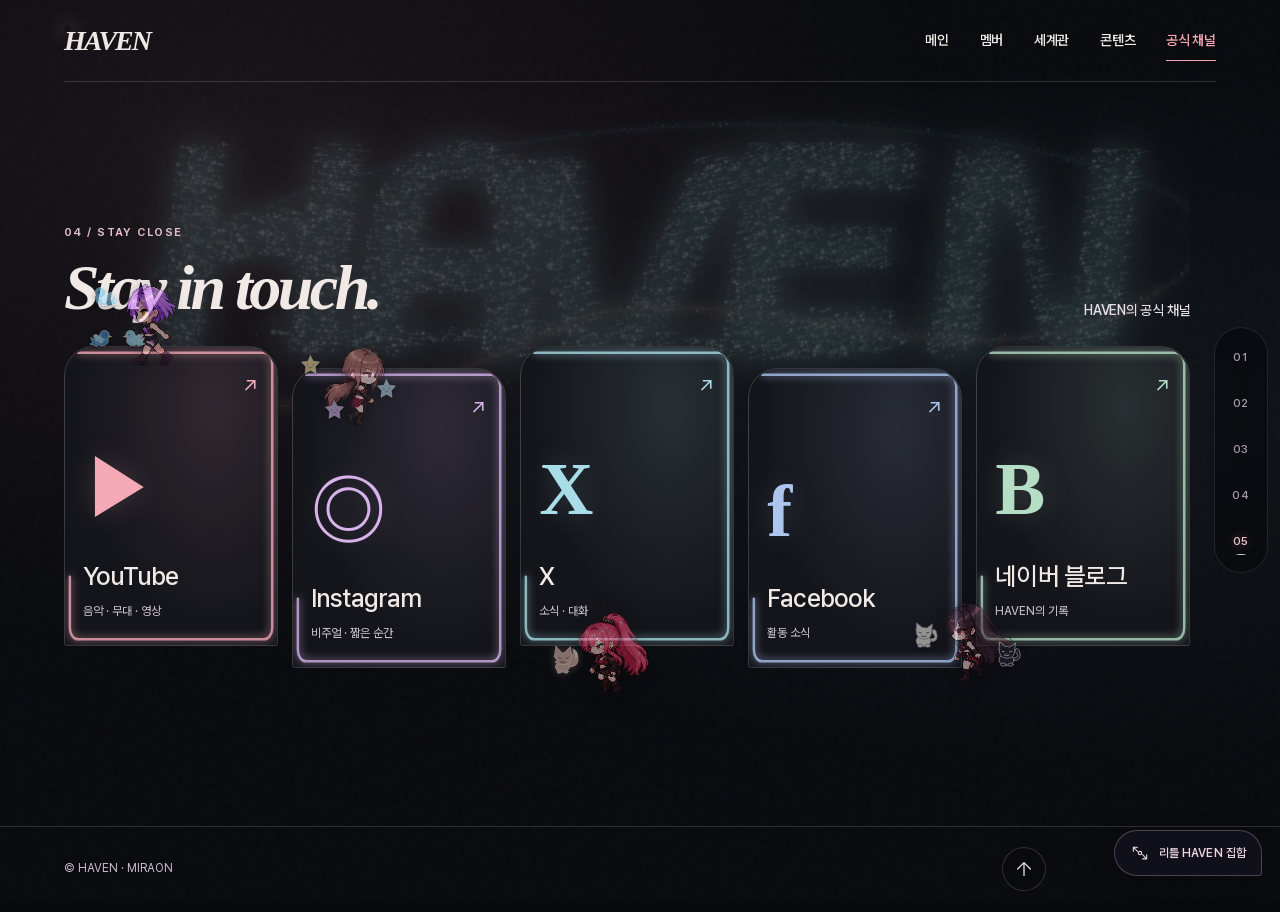
==== channels.html @ e2cf8b6c "리틀 HAVEN 동반자와 걷기 안정화·지연 로딩 적용 로엔의 여우·고양이 신수, 유리아의 푸른 새 세 형제, 세린의 흰색·검은색 고양이, 리에라의 별 정령을 추가합니다. 유리아의 " ====
<!doctype html><html lang="ko"><head><!-- Google Tag Manager -->
<script>(function(w,d,s,l,i){if(location.protocol==='file:'||['localhost','127.0.0.1'].includes(location.hostname))return;w[l]=w[l]||[];w[l].push({'gtm.start':
new Date().getTime(),event:'gtm.js'});var f=d.getElementsByTagName(s)[0],
j=d.createElement(s),dl=l!='dataLayer'?'&l='+l:'';j.async=true;j.src=
'https://www.googletagmanager.com/gtm.js?id='+i+dl;f.parentNode.insertBefore(j,f);
})(window,document,'script','dataLayer','GTM-NB4JPC3V');</script>
<!-- End Google Tag Manager -->
<meta charset="utf-8"><meta name="viewport" content="width=device-width,initial-scale=1,viewport-fit=cover">
<title>Official channels — HAVEN</title><meta name="description" content="HAVEN의 YouTube, Instagram, X, Facebook, 네이버 블로그 공식 채널.">
<link rel="preload" href="assets/fonts/HAVEN-Sans-subset.woff2" as="font" type="font/woff2" crossorigin><link rel="canonical" href="https://freyrhyeon.github.io/HAVEN/channels.html"><meta property="og:url" content="https://freyrhyeon.github.io/HAVEN/channels.html"><meta property="og:type" content="website"><meta property="og:title" content="Official channels — HAVEN"><meta property="og:locale" content="ko_KR"><meta name="theme-color" content="#090a0e">
<script type="application/ld+json">{"@context": "https://schema.org", "@graph": [{"@type": "MusicGroup", "@id": "https://freyrhyeon.github.io/HAVEN/#haven", "name": "HAVEN", "alternateName": "헤이븐", "description": "로엔·유리아·세린·리에라가 함께하는 4인 버추얼 그룹. 서로 다른 선택과 목소리를 음악과 무대로 펼칩니다.", "sameAs": ["https://www.youtube.com/@HAVEN-com", "https://www.instagram.com/haven.inst.official/", "https://x.com/HAVEN_xOfficial", "https://www.facebook.com/profile.php?id=61595231855620", "https://blog.naver.com/haven_official_"], "url": "https://freyrhyeon.github.io/HAVEN/"}, {"@type": "WebSite", "@id": "https://freyrhyeon.github.io/HAVEN/#website", "url": "https://freyrhyeon.github.io/HAVEN/", "name": "HAVEN", "inLanguage": "ko-KR"}, {"@type": "WebPage", "@id": "https://freyrhyeon.github.io/HAVEN/channels.html#webpage", "url": "https://freyrhyeon.github.io/HAVEN/channels.html", "name": "Official channels — HAVEN", "description": "HAVEN의 YouTube, Instagram, X, Facebook, 네이버 블로그 공식 채널.", "inLanguage": "ko-KR", "isPartOf": {"@id": "https://freyrhyeon.github.io/HAVEN/#website"}, "about": {"@id": "https://freyrhyeon.github.io/HAVEN/#haven"}}, {"@type": "BreadcrumbList", "itemListElement": [{"@type": "ListItem", "position": 1, "name": "HAVEN", "item": "https://freyrhyeon.github.io/HAVEN/"}, {"@type": "ListItem", "position": 2, "name": "공식 채널", "item": "https://freyrhyeon.github.io/HAVEN/channels.html"}]}]}</script><link rel="stylesheet" href="design.css?v=20261026-2"><link rel="expect" href="#page-end" blocking="render"><script>// 개별 HTML 주소를 유지하면서 내부 탐색은 같은 문서 안에서 이어 붙인다.
;(()=>{
 if(!['http:','https:'].includes(location.protocol)){window.HavenNavigate=value=>location.assign(value);return;}
 const root=document.documentElement,reduced=matchMedia('(prefers-reduced-motion: reduce)');
 const order=['index.html','members.html','world.html','content.html','channels.html'];
 const cache=new Map();let sequence=0,activeTransition=null,currentUrl=location.href;
 const file=url=>new URL(url,location.href).pathname.split('/').pop()||'index.html';
 const rank=url=>order.indexOf(file(url));
 const samePage=(a,b)=>file(a)===file(b)&&new URL(a,location.href).search===new URL(b,location.href).search;
 const allowed=url=>url.origin===location.origin&&rank(url.href)>=0&&url.pathname.slice(0,url.pathname.lastIndexOf('/')+1)===location.pathname.slice(0,location.pathname.lastIndexOf('/')+1);
 function localLink(event){
  const a=event.target.closest?.('a[href]');if(!a||a.download||(a.target&&a.target!=='_self'))return null;
  const url=new URL(a.href,location.href);return allowed(url)?url:null;
 }
 function load(url){
  const key=url.origin+url.pathname+url.search;
  if(!cache.has(key)){
   const request=fetch(key,{credentials:'same-origin',headers:{'Accept':'text/html'}}).then(async response=>{
    if(!response.ok)throw Error('페이지 응답 '+response.status);
    const doc=new DOMParser().parseFromString(await response.text(),'text/html');
    if(!doc.querySelector('main')||!doc.body.dataset.page)throw Error('페이지 구조 확인 필요');
    return doc;
   }).catch(error=>{cache.delete(key);throw error;});
   cache.set(key,request);
  }
  return cache.get(key);
 }
 const critical=doc=>[...doc.querySelectorAll('main img')].filter(img=>!img.classList.contains('portrait-alternate')&&(!img.closest('.hero-member-slide')||img.closest('.hero-member-slide').dataset.character==='loen'));
 async function primeImages(doc,url){await Promise.all(critical(doc).map(async img=>{const image=new Image();image.src=new URL(img.getAttribute('src'),url).href;try{await image.decode();}catch{}}));}
 function updateHead(doc){
  document.title=doc.title;
  for(const selector of ['link[rel="canonical"]','meta[name="description"]','meta[property="og:url"]','meta[property="og:title"]','script[type="application/ld+json"]']){
   const incoming=doc.querySelector(selector),current=document.querySelector(selector);if(incoming&&current)current.replaceWith(document.importNode(incoming,true));
  }
 }
 function updateNavigation(){
  document.querySelectorAll('.site-header nav a,.section-jump a').forEach(a=>{if(file(a.href)===file(location.href))a.setAttribute('aria-current','page');else a.removeAttribute('aria-current');});
 }
 function positionPage(url,savedY=0){
  const target=url.hash&&document.getElementById(decodeURIComponent(url.hash.slice(1)));
  if(target)target.scrollIntoView({behavior:'instant',block:'start'});else scrollTo({top:savedY,behavior:'instant'});
 }
 async function navigate(value,{historyMode='push',savedY=0}={}){
  const url=new URL(value,location.href);if(!allowed(url))return;
  if(!window.HavenMountPage){location.assign(url.href);return;}
  const token=++sequence,from=currentUrl;activeTransition?.skipTransition();
  document.querySelector('main')?.setAttribute('aria-busy','true');
  try{
   const doc=await load(url);await primeImages(doc,url);await document.fonts.ready;
   if(token!==sequence)return;
   const newMain=document.importNode(doc.querySelector('main'),true);
   newMain.querySelectorAll('.member-card').forEach(card=>card.classList.add('is-visible'));
   root.dataset.pageDirection=rank(url.href)<rank(from)?'back':'forward';
   const update=async()=>{
    window.HavenRouteBusy=true;window.HavenBeforePageSwap?.();
    if(historyMode==='push'){
     history.replaceState({...history.state,havenPage:true,y:scrollY},'',location.href);
     history.pushState({havenPage:true,y:0},'',url.href);
    }else if(historyMode==='replace')history.replaceState({havenPage:true,y:0},'',url.href);
    currentUrl=url.href;document.body.dataset.page=doc.body.dataset.page;
    document.querySelector('main').replaceWith(newMain);updateHead(doc);updateNavigation();
    window.HavenMountPage();positionPage(url,savedY);
    await Promise.all(critical(document).map(img=>img.decode().catch(()=>{})));
   };
   if(document.startViewTransition&&!reduced.matches){
    activeTransition=document.startViewTransition(update);root.classList.add('page-transition-active');
    await activeTransition.finished.catch(()=>{});
   }else{
    await update();
    if(!reduced.matches)await newMain.animate([{transform:'translateY(18px)'},{transform:'translateY(0)'}],{duration:320,easing:'cubic-bezier(.2,.75,.2,1)'}).finished.catch(()=>{});
   }
   if(token!==sequence)return;
   window.HavenRouteBusy=false;root.classList.remove('page-transition-active');activeTransition=null;
   newMain.removeAttribute('aria-busy');newMain.focus({preventScroll:true});
   document.dispatchEvent(new CustomEvent('haven:navigation-complete',{detail:{page:doc.body.dataset.page,url:url.href}}));
  }catch(error){
   if(token!==sequence)return;
   window.HavenRouteBusy=false;root.classList.remove('page-transition-active');document.querySelector('main')?.removeAttribute('aria-busy');
   const status=document.querySelector('#interaction-status');if(status)status.textContent='페이지를 열지 못했어요. 다시 선택해 주세요.';
   console.error('HAVEN 페이지 전환',error);
  }
 }
 window.HavenNavigate=navigate;
 document.addEventListener('click',event=>{
  if(event.defaultPrevented||event.button!==0||event.ctrlKey||event.metaKey||event.shiftKey||event.altKey)return;
  const url=localLink(event);if(!url)return;
  if(url.hash&&samePage(url.href,location.href))return;
  event.preventDefault();
  if(samePage(url.href,location.href)){scrollTo({top:0,behavior:reduced.matches?'instant':'smooth'});return;}
  navigate(url.href);
 });
 function warm(event){if(navigator.connection?.saveData)return;const url=localLink(event);if(url&&!samePage(url.href,location.href))load(url).then(doc=>primeImages(doc,url)).catch(()=>{});}
 document.addEventListener('pointerover',warm,{passive:true});document.addEventListener('focusin',warm);
 addEventListener('popstate',event=>{if(samePage(currentUrl,location.href)){currentUrl=location.href;positionPage(new URL(location.href),event.state?.y||0);return;}navigate(location.href,{historyMode:'pop',savedY:event.state?.y||0});});
 addEventListener('DOMContentLoaded',()=>{history.replaceState({...history.state,havenPage:true,y:scrollY},'',location.href);history.scrollRestoration='manual';});
})();
</script></head><body data-theme="haven" data-page="channels"><!-- Google Tag Manager (noscript) -->
<noscript><iframe src="https://www.googletagmanager.com/ns.html?id=GTM-NB4JPC3V"
height="0" width="0" style="display:none;visibility:hidden"></iframe></noscript>
<!-- End Google Tag Manager (noscript) -->
<a class="skip" href="#home">본문으로 바로가기</a><div class="ambient" aria-hidden="true"></div>
<header class="site-header"><a class="brand" href="index.html" aria-label="HAVEN 홈">HAVEN</a><nav aria-label="주요 메뉴"><a href="index.html">메인</a><a href="members.html">멤버</a><a href="world.html">세계관</a><a href="content.html">콘텐츠</a><a href="channels.html" aria-current="page">공식 채널</a></nav></header>
<nav class="section-jump" aria-label="페이지 바로가기"><a href="index.html" aria-label="메인 페이지"><span class="jump-label">메인</span><span class="jump-index" aria-hidden="true">01</span></a><a href="members.html" aria-label="멤버 페이지"><span class="jump-label">멤버</span><span class="jump-index" aria-hidden="true">02</span></a><a href="world.html" aria-label="세계관 페이지"><span class="jump-label">세계관</span><span class="jump-index" aria-hidden="true">03</span></a><a href="content.html" aria-label="콘텐츠 페이지"><span class="jump-label">콘텐츠</span><span class="jump-index" aria-hidden="true">04</span></a><a href="channels.html" aria-label="공식 채널 페이지" aria-current="page"><span class="jump-label">공식 채널</span><span class="jump-index" aria-hidden="true">05</span></a></nav>
<main id="home" tabindex="-1"><div class="chapter-layer"><section id="channels" class="section"><div class="section-heading"><div><span class="eyebrow">04 / Stay close</span><h1 class="page-heading">Stay in touch.</h1></div><p>HAVEN의 공식 채널</p></div><div class="channels"><button class="channel-card" data-channel="0" style="--member:#f4a9b7" aria-label="YouTube 채널 소개"><span class="channel-symbol" aria-hidden="true">▶</span><span class="channel-caption"><strong>YouTube</strong><small>음악 · 무대 · 영상</small></span><span class="channel-card-arrow" aria-hidden="true">↗</span></button><button class="channel-card" data-channel="1" style="--member:#d6b4e9" aria-label="Instagram 채널 소개"><span class="channel-symbol" aria-hidden="true">◎</span><span class="channel-caption"><strong>Instagram</strong><small>비주얼 · 짧은 순간</small></span><span class="channel-card-arrow" aria-hidden="true">↗</span></button><button class="channel-card" data-channel="2" style="--member:#a8dce6" aria-label="X 채널 소개"><span class="channel-symbol" aria-hidden="true">X</span><span class="channel-caption"><strong>X</strong><small>소식 · 대화</small></span><span class="channel-card-arrow" aria-hidden="true">↗</span></button><button class="channel-card" data-channel="3" style="--member:#acc5ef" aria-label="Facebook 채널 소개"><span class="channel-symbol" aria-hidden="true">f</span><span class="channel-caption"><strong>Facebook</strong><small>활동 소식</small></span><span class="channel-card-arrow" aria-hidden="true">↗</span></button><button class="channel-card" data-channel="4" style="--member:#b5ddc5" aria-label="네이버 블로그 채널 소개"><span class="channel-symbol" aria-hidden="true">B</span><span class="channel-caption"><strong>네이버 블로그</strong><small>HAVEN의 기록</small></span><span class="channel-card-arrow" aria-hidden="true">↗</span></button></div></section></div></main>
<footer id="page-end" class="site-footer"><span>© HAVEN · MIRAON</span><div class="footer-links"><a class="page-end-link" href="#home" aria-label="맨 위로 이동"><svg class="nav-arrow-icon" viewBox="0 0 24 24" aria-hidden="true" focusable="false"><path d="M12 19V5 M5 12l7-7 7 7"/></svg></a></div></footer>
<button id="little-gather" class="little-gather" type="button" aria-pressed="false" aria-controls="little-haven"><svg viewBox="0 0 24 24" aria-hidden="true"><path d="M4 5h5M4 5v5M20 19h-5M20 19v-5M4 5l5 5M20 19l-5-5"/><circle cx="12" cy="12" r="2"/></svg><span class="gather-label">리틀 HAVEN 집합</span></button><div class="trail-layer" aria-hidden="true"></div><div id="little-haven" class="pet-layer" role="group" aria-label="움직이는 HAVEN 멤버"></div>
<div id="pet-popover" class="pet-popover" hidden><div class="popover-top"><strong>멤버</strong><button data-close-pet aria-label="동작 선택 닫기">×</button></div><div class="actions"><button data-action="wave">인사</button><button data-action="sing">노래 동작</button><button data-action="heart">하트</button><button data-action="dash">휙, 다녀올게!</button></div><small>아직 발매 전이에요. 소리는 재생되지 않아요.</small></div>
<div id="interaction-status" class="sr-only" role="status" aria-live="polite"></div>
<dialog id="profile-dialog" aria-labelledby="profile-title"><button class="close" aria-label="멤버 소개 닫기">×</button><div class="profile-layout"><div class="profile-visual"><img class="profile-photo" alt="" width="960" height="1200"></div><div class="profile-copy"><span class="eyebrow">HAVEN / Member</span><h2 id="profile-title"></h2><div class="ko-name"></div><p class="identity"></p><p class="power"></p><div class="profile-reader" hidden><div class="profile-topics" role="group" aria-label="궁금한 소개 선택"></div><article class="profile-article" id="profile-article" tabindex="0" aria-label="멤버 소개 본문"></article></div><details><summary>세계관과 능력</summary><p class="story"></p></details></div></div></dialog>
<dialog id="channel-dialog" aria-labelledby="channel-title"><button class="close" aria-label="채널 소개 닫기">×</button><div class="channel-viewer"><div class="channel-dialog-art" aria-hidden="true"><span class="channel-dialog-symbol"></span></div><div class="channel-dialog-copy"><span class="eyebrow">HAVEN / Official channel</span><h2 id="channel-title"></h2><p class="channel-dialog-description"></p><a class="btn primary channel-visit" target="_blank" rel="noopener noreferrer">공식 채널로 이동 <span aria-hidden="true">↗</span></a></div></div><div class="channel-viewer-nav"><button class="channel-prev" aria-label="이전 채널">←</button><span class="channel-counter" aria-live="polite"></span><button class="channel-next" aria-label="다음 채널">→</button></div></dialog>

<script>window.HAVEN_MEMBERS=[{"id": "loen", "name": "Loen", "ko": "로엔", "age": 19, "color": "#e7a096", "emote": "♡", "identity": "부드러운 말투 속 또렷한 생각, 편해질수록 드러나는 장난기. 함께할 방향을 먼저 잡는 HAVEN의 리더예요.", "story": "어린 나이에 가문을 맡으며 책임을 배웠어요. 로즈골드 빛은 광속으로 움직이며 로엔의 의지에 따라 반응해요.", "power": "자신의 의지에 따라 움직이는 로즈골드 빛을 다뤄요.", "portrait": "assets/loen-portrait.webp", "hoverPortrait": "assets/loen-portrait-hover.webp", "atlas": "assets/loen-sprite.png", "frames": [{"x": 0, "y": 0, "w": 192, "h": 192}, {"x": 192, "y": 0, "w": 192, "h": 192}, {"x": 384, "y": 0, "w": 192, "h": 192}, {"x": 576, "y": 0, "w": 192, "h": 192}, {"x": 768, "y": 0, "w": 192, "h": 192}, {"x": 960, "y": 0, "w": 192, "h": 192}, {"x": 1152, "y": 0, "w": 192, "h": 192}, {"x": 1344, "y": 0, "w": 192, "h": 192}], "extraAtlas": "assets/loen-reactions.png", "extraFrames": {"drag": [{"x": 0, "y": 0, "w": 192, "h": 192}, {"x": 192, "y": 0, "w": 192, "h": 192}, {"x": 384, "y": 0, "w": 192, "h": 192}, {"x": 576, "y": 0, "w": 192, "h": 192}]}, "poseAtlas": "assets/loen-poses-v2.png", "poseFrames": [{"x": 0, "y": 0, "w": 314, "h": 314, "dx": 3.25, "dy": -7.49, "dw": 185.49, "dh": 185.49}, {"x": 314, "y": 0, "w": 313, "h": 314, "dx": 3.55, "dy": -7.49, "dw": 184.9, "dh": 185.49}, {"x": 627, "y": 0, "w": 313, "h": 314, "dx": 3.55, "dy": -7.49, "dw": 184.9, "dh": 185.49}, {"x": 940, "y": 0, "w": 314, "h": 314, "dx": 3.25, "dy": -7.49, "dw": 185.49, "dh": 185.49}, {"x": 0, "y": 314, "w": 314, "h": 313, "dx": 2.89, "dy": -6.9, "dw": 185.49, "dh": 184.9}, {"x": 314, "y": 314, "w": 313, "h": 313, "dx": 3.91, "dy": -6.9, "dw": 184.9, "dh": 184.9}, {"x": 627, "y": 314, "w": 313, "h": 313, "dx": 3.55, "dy": -6.9, "dw": 184.9, "dh": 184.9}, {"x": 940, "y": 314, "w": 314, "h": 313, "dx": 3.25, "dy": -6.9, "dw": 185.49, "dh": 184.9}, {"x": 0, "y": 627, "w": 314, "h": 313, "dx": 0.35, "dy": 0.19, "dw": 185.49, "dh": 184.9}, {"x": 314, "y": 627, "w": 313, "h": 313, "dx": 4.53, "dy": 0.19, "dw": 184.9, "dh": 184.9}, {"x": 627, "y": 627, "w": 313, "h": 313, "dx": 4.59, "dy": 0.19, "dw": 184.9, "dh": 184.9}, {"x": 940, "y": 627, "w": 314, "h": 313, "dx": 4.14, "dy": 0.19, "dw": 185.49, "dh": 184.9}, {"x": 0, "y": 940, "w": 314, "h": 314, "dx": -0.86, "dy": 12.0, "dw": 185.49, "dh": 185.49}, {"x": 314, "y": 940, "w": 313, "h": 314, "dx": 3.59, "dy": 16.14, "dw": 184.9, "dh": 185.49}, {"x": 627, "y": 940, "w": 313, "h": 314, "dx": 6.37, "dy": 23.77, "dw": 184.9, "dh": 185.49}, {"x": 940, "y": 940, "w": 314, "h": 314, "dx": 4.5, "dy": 12.0, "dw": 185.49, "dh": 185.49}]}, {"id": "yuria", "name": "Yuria", "ko": "유리아", "age": 21, "color": "#88c6d3", "emote": "!", "identity": "밝고 적극적인 HAVEN의 맏언니. 궁금한 건 직접 묻고, 먼저 다가가 함께 움직여요.", "story": "마탑 수장의 딸이에요. 물을 특히 자유롭게 다루며, 다른 원소도 제어할 수 있어요.", "power": "물에 특화된 원소 제어가 특기예요.", "portrait": "assets/yuria-portrait.webp", "hoverPortrait": "assets/yuria-portrait-hover.webp", "atlas": "assets/yuria-sprite.png", "frames": [{"x": 0, "y": 0, "w": 192, "h": 192}, {"x": 192, "y": 0, "w": 192, "h": 192}, {"x": 384, "y": 0, "w": 192, "h": 192}, {"x": 576, "y": 0, "w": 192, "h": 192}, {"x": 768, "y": 0, "w": 192, "h": 192}, {"x": 960, "y": 0, "w": 192, "h": 192}, {"x": 1152, "y": 0, "w": 192, "h": 192}, {"x": 1344, "y": 0, "w": 192, "h": 192}], "extraAtlas": "assets/yuria-reactions.png", "extraFrames": {"drag": [{"x": 0, "y": 0, "w": 192, "h": 192}, {"x": 192, "y": 0, "w": 192, "h": 192}, {"x": 384, "y": 0, "w": 192, "h": 192}, {"x": 576, "y": 0, "w": 192, "h": 192}]}, "poseAtlas": "assets/yuria-poses-v2.png", "poseFrames": [{"x": 0, "y": 0, "w": 314, "h": 314, "dx": 0.18, "dy": -13.63, "dw": 191.63, "dh": 191.63}, {"x": 314, "y": 0, "w": 313, "h": 314, "dx": 0.49, "dy": -13.63, "dw": 191.02, "dh": 191.63}, {"x": 627, "y": 0, "w": 313, "h": 314, "dx": 0.49, "dy": -13.63, "dw": 191.02, "dh": 191.63}, {"x": 940, "y": 0, "w": 314, "h": 314, "dx": 0.18, "dy": -13.63, "dw": 191.63, "dh": 191.63}, {"x": 0, "y": 314, "w": 314, "h": 313, "dx": 0.26, "dy": -11.8, "dw": 191.63, "dh": 191.02}, {"x": 314, "y": 314, "w": 313, "h": 313, "dx": 0.41, "dy": -11.8, "dw": 191.02, "dh": 191.02}, {"x": 627, "y": 314, "w": 313, "h": 313, "dx": 0.49, "dy": -11.8, "dw": 191.02, "dh": 191.02}, {"x": 940, "y": 314, "w": 314, "h": 313, "dx": 0.18, "dy": -11.8, "dw": 191.63, "dh": 191.02}, {"x": 0, "y": 627, "w": 314, "h": 313, "dx": 0.97, "dy": -8.75, "dw": 191.63, "dh": 191.02}, {"x": 314, "y": 627, "w": 313, "h": 313, "dx": 0.42, "dy": -8.75, "dw": 191.02, "dh": 191.02}, {"x": 627, "y": 627, "w": 313, "h": 313, "dx": 0.68, "dy": -8.75, "dw": 191.02, "dh": 191.02}, {"x": 940, "y": 627, "w": 314, "h": 313, "dx": -0.72, "dy": -9.36, "dw": 191.63, "dh": 191.02}, {"x": 0, "y": 940, "w": 314, "h": 314, "dx": 0.99, "dy": 6.51, "dw": 191.63, "dh": 191.63}, {"x": 314, "y": 940, "w": 313, "h": 314, "dx": 1.92, "dy": 6.51, "dw": 191.02, "dh": 191.63}, {"x": 627, "y": 940, "w": 313, "h": 314, "dx": 1.8, "dy": 15.1, "dw": 191.02, "dh": 191.63}, {"x": 940, "y": 940, "w": 314, "h": 314, "dx": -3.36, "dy": 6.51, "dw": 191.63, "dh": 191.63}]}, {"id": "serian", "name": "Serin", "ko": "세린", "age": 19, "color": "#c76578", "emote": "✦", "identity": "침착함과 책임감, 조용한 분위기 안의 은근한 장난기. 무대에서는 나른하고 새침한 표현을 보여줘요.", "story": "뇌가 계속 성장하며 염동력에 특화된 능력을 갖게 되었어요. 생각의 힘으로 사물을 움직여요.", "power": "염동력으로 사물을 자유롭게 움직여요.", "portrait": "assets/serian-portrait.webp", "hoverPortrait": "assets/serian-portrait-hover.webp", "atlas": "assets/serian-sprite.png", "frames": [{"x": 0, "y": 0, "w": 192, "h": 192}, {"x": 192, "y": 0, "w": 192, "h": 192}, {"x": 384, "y": 0, "w": 192, "h": 192}, {"x": 576, "y": 0, "w": 192, "h": 192}, {"x": 768, "y": 0, "w": 192, "h": 192}, {"x": 960, "y": 0, "w": 192, "h": 192}, {"x": 1152, "y": 0, "w": 192, "h": 192}, {"x": 1344, "y": 0, "w": 192, "h": 192}], "extraAtlas": "assets/serian-reactions.png", "extraFrames": {"drag": [{"x": 0, "y": 0, "w": 192, "h": 192}, {"x": 192, "y": 0, "w": 192, "h": 192}, {"x": 384, "y": 0, "w": 192, "h": 192}, {"x": 576, "y": 0, "w": 192, "h": 192}]}, "poseAtlas": "assets/serian-poses-v2.png", "poseFrames": [{"x": 0, "y": 0, "w": 314, "h": 314, "dx": 4.87, "dy": -1.93, "dw": 182.25, "dh": 182.25}, {"x": 314, "y": 0, "w": 313, "h": 314, "dx": 5.16, "dy": -1.93, "dw": 181.67, "dh": 182.25}, {"x": 627, "y": 0, "w": 313, "h": 314, "dx": 5.16, "dy": -1.93, "dw": 181.67, "dh": 182.25}, {"x": 940, "y": 0, "w": 314, "h": 314, "dx": 4.87, "dy": -1.93, "dw": 182.25, "dh": 182.25}, {"x": 0, "y": 314, "w": 314, "h": 313, "dx": 4.7, "dy": -1.93, "dw": 182.25, "dh": 181.67}, {"x": 314, "y": 314, "w": 313, "h": 313, "dx": 5.33, "dy": -1.93, "dw": 181.67, "dh": 181.67}, {"x": 627, "y": 314, "w": 313, "h": 313, "dx": 5.16, "dy": -1.93, "dw": 181.67, "dh": 181.67}, {"x": 940, "y": 314, "w": 314, "h": 313, "dx": 4.87, "dy": -1.93, "dw": 182.25, "dh": 181.67}, {"x": 0, "y": 627, "w": 314, "h": 313, "dx": 2.38, "dy": 5.62, "dw": 182.25, "dh": 181.67}, {"x": 314, "y": 627, "w": 313, "h": 313, "dx": 4.46, "dy": 6.2, "dw": 181.67, "dh": 181.67}, {"x": 627, "y": 627, "w": 313, "h": 313, "dx": 7.77, "dy": 5.62, "dw": 181.67, "dh": 181.67}, {"x": 940, "y": 627, "w": 314, "h": 313, "dx": 5.45, "dy": 6.2, "dw": 182.25, "dh": 181.67}, {"x": 0, "y": 940, "w": 314, "h": 314, "dx": -0.93, "dy": 15.48, "dw": 182.25, "dh": 182.25}, {"x": 314, "y": 940, "w": 313, "h": 314, "dx": 4.54, "dy": 14.9, "dw": 181.67, "dh": 182.25}, {"x": 627, "y": 940, "w": 313, "h": 314, "dx": 13.12, "dy": 25.83, "dw": 181.67, "dh": 182.25}, {"x": 940, "y": 940, "w": 314, "h": 314, "dx": 3.33, "dy": 14.9, "dw": 182.25, "dh": 182.25}]}, {"id": "riela", "name": "Riera", "ko": "리에라", "age": 18, "color": "#d0beb0", "emote": "✧", "identity": "몽환적인 인상과 은근한 미소, 자기 취향이 또렷한 막내. 무대에서는 여유로운 태도와 랩으로 자신을 표현해요.", "story": "리에라의 별들은 저마다 의지가 있어요. 별빛마다 서로 다른 흐름을 지니고 있어요.", "power": "저마다 의지를 지닌 다양한 별빛을 다뤄요.", "portrait": "assets/riela-portrait.webp", "hoverPortrait": "assets/riela-portrait-hover.webp", "atlas": "assets/riela-sprite.png", "frames": [{"x": 0, "y": 0, "w": 192, "h": 192}, {"x": 192, "y": 0, "w": 192, "h": 192}, {"x": 384, "y": 0, "w": 192, "h": 192}, {"x": 576, "y": 0, "w": 192, "h": 192}, {"x": 768, "y": 0, "w": 192, "h": 192}, {"x": 960, "y": 0, "w": 192, "h": 192}, {"x": 1152, "y": 0, "w": 192, "h": 192}, {"x": 1344, "y": 0, "w": 192, "h": 192}], "extraAtlas": "assets/riela-reactions.png", "extraFrames": {"drag": [{"x": 0, "y": 0, "w": 192, "h": 192}, {"x": 192, "y": 0, "w": 192, "h": 192}, {"x": 384, "y": 0, "w": 192, "h": 192}, {"x": 576, "y": 0, "w": 192, "h": 192}], "chase": [{"x": 0, "y": 192, "w": 192, "h": 192}, {"x": 192, "y": 192, "w": 192, "h": 192}, {"x": 384, "y": 192, "w": 192, "h": 192}, {"x": 576, "y": 192, "w": 192, "h": 192}]}, "poseAtlas": "assets/riela-poses-v2.png", "poseFrames": [{"x": 0, "y": 0, "w": 314, "h": 314, "dx": -0.17, "dy": -13.11, "dw": 192.34, "dh": 192.34}, {"x": 314, "y": 0, "w": 313, "h": 314, "dx": 0.14, "dy": -13.11, "dw": 191.73, "dh": 192.34}, {"x": 627, "y": 0, "w": 313, "h": 314, "dx": 0.14, "dy": -13.11, "dw": 191.73, "dh": 192.34}, {"x": 940, "y": 0, "w": 314, "h": 314, "dx": -0.17, "dy": -13.11, "dw": 192.34, "dh": 192.34}, {"x": 0, "y": 314, "w": 314, "h": 313, "dx": -0.48, "dy": -13.73, "dw": 192.34, "dh": 191.73}, {"x": 314, "y": 314, "w": 313, "h": 313, "dx": 0.45, "dy": -13.73, "dw": 191.73, "dh": 191.73}, {"x": 627, "y": 314, "w": 313, "h": 313, "dx": 0.14, "dy": -13.73, "dw": 191.73, "dh": 191.73}, {"x": 940, "y": 314, "w": 314, "h": 313, "dx": -0.17, "dy": -13.73, "dw": 192.34, "dh": 191.73}, {"x": 0, "y": 627, "w": 314, "h": 313, "dx": 0.1, "dy": -6.99, "dw": 192.34, "dh": 191.73}, {"x": 314, "y": 627, "w": 313, "h": 313, "dx": -0.43, "dy": -6.99, "dw": 191.73, "dh": 191.73}, {"x": 627, "y": 627, "w": 313, "h": 313, "dx": 1.08, "dy": -6.99, "dw": 191.73, "dh": 191.73}, {"x": 940, "y": 627, "w": 314, "h": 313, "dx": -0.81, "dy": -6.99, "dw": 192.34, "dh": 191.73}, {"x": 0, "y": 940, "w": 314, "h": 314, "dx": -1.76, "dy": 11.39, "dw": 192.34, "dh": 192.34}, {"x": 314, "y": 940, "w": 313, "h": 314, "dx": -0.48, "dy": 13.23, "dw": 191.73, "dh": 192.34}, {"x": 627, "y": 940, "w": 313, "h": 314, "dx": 2.93, "dy": 16.96, "dw": 191.73, "dh": 192.34}, {"x": 940, "y": 940, "w": 314, "h": 314, "dx": -0.75, "dy": 11.39, "dw": 192.34, "dh": 192.34}]}];window.HAVEN_THEMES=[{"id": "crest", "title": "레이저 크레스트", "mood": "로즈빛 테일러링", "note": "날카로운 획, 차분한 여백, 로즈골드의 온기.", "color": "#f2a6b2", "accent": "#94ccd2", "bg": "#090a0e", "font": "Georgia", "radius": "3px", "logo": "assets/typography-01.webp"}, {"id": "pulse", "title": "포톤 펄스", "mood": "부드러운 청록의 리듬", "note": "입자의 밀도와 둥근 버튼. 가볍게 번지는 청록빛.", "color": "#9cdae1", "accent": "#efb4b2", "bg": "#081315", "font": "Arial", "radius": "32px", "logo": "assets/typography-02.webp"}, {"id": "impact", "title": "레이저 임팩트", "mood": "강한 붉은 잔광", "note": "굵은 사선, 선명한 대비, 단단하게 끊은 모서리.", "color": "#fb869b", "accent": "#f0d4c6", "bg": "#13090f", "font": "Arial", "radius": "0px", "logo": "assets/typography-03.webp"}, {"id": "signature", "title": "라이트 시그니처", "mood": "빛으로 쓴 서명", "note": "유연한 곡선과 샴페인빛. 여백을 길게 남기는 장면.", "color": "#ebc4aa", "accent": "#c49ba8", "bg": "#100d10", "font": "Georgia", "radius": "22px", "logo": "assets/typography-04.webp"}, {"id": "core", "title": "포톤 코어", "mood": "입자의 질감", "note": "은은한 실버 입자와 따뜻한 중간색. 절제된 광택.", "color": "#d6d0bf", "accent": "#a4c9c9", "bg": "#111211", "font": "Georgia", "radius": "2px", "logo": "assets/typography-05.webp"}, {"id": "beam", "title": "빔 스트럭처", "mood": "정교한 빛의 구조", "note": "수직의 힘과 가는 선. 냉정한 청록에 부드러운 잔광.", "color": "#8cdeec", "accent": "#e0afb9", "bg": "#080e16", "font": "Georgia", "radius": "0px", "logo": "assets/typography-06.webp"}, {"id": "flow", "title": "파티클 플로우", "mood": "유연하게 흐르는 입자", "note": "흐르는 곡선, 푸른 공기, 넓게 열린 둥근 여백.", "color": "#9fd4d5", "accent": "#d7acbc", "bg": "#071112", "font": "Arial", "radius": "30px", "logo": "assets/typography-07.webp"}, {"id": "signal", "title": "레이저 시그널", "mood": "두 빛의 패션 에디토리얼", "note": "분홍과 청록의 교차. 분할된 제목과 대담한 버튼.", "color": "#f2aabb", "accent": "#91d4d9", "bg": "#100b14", "font": "Arial", "radius": "0px", "logo": "assets/typography-08.webp"}];window.HAVEN_CHANNELS=[{"id": "0", "name": "YouTube", "description": "음악 · 무대 · 영상", "url": "https://www.youtube.com/@HAVEN-com", "color": "#f4a9b7", "symbol": "▶"}, {"id": "1", "name": "Instagram", "description": "비주얼 · 짧은 순간", "url": "https://www.instagram.com/haven.inst.official/", "color": "#d6b4e9", "symbol": "◎"}, {"id": "2", "name": "X", "description": "소식 · 대화", "url": "https://x.com/HAVEN_xOfficial", "color": "#a8dce6", "symbol": "X"}, {"id": "3", "name": "Facebook", "description": "활동 소식", "url": "https://www.facebook.com/profile.php?id=61595231855620", "color": "#acc5ef", "symbol": "f"}, {"id": "4", "name": "네이버 블로그", "description": "HAVEN의 기록", "url": "https://blog.naver.com/haven_official_", "color": "#b5ddc5", "symbol": "B"}];</script><script>window.HAVEN_WORLD_DETAILS={"loen": "로즈골드 빛은 광속으로 움직이며, 로엔의 의지에 따라 반응해요.", "yuria": "물을 특히 자유롭게 다루고, 다른 원소도 제어할 수 있어요.", "serian": "뇌의 성장이 멈추지 않아 염동력에 특화된 발전을 이룬 멤버예요.", "riela": "다양한 별빛을 다뤄요. 별들은 저마다 의지를 지니고 있어요."};</script><script src="app.js?v=20261026-2" defer blocking="render"></script></body></html>
---- design.css ----
:root{--ink:#090a0e;--paper:#f0e9e6;--muted:#b1a7ac;--line:#ffffff25;--rose:#f2a6b2;--cyan:#94ccd2;--ease:cubic-bezier(.2,.7,.2,1);color-scheme:dark;font-family:Arial,'Malgun Gothic',sans-serif;background:var(--ink);color:var(--paper);font-synthesis:none}
*{box-sizing:border-box}html{scroll-behavior:smooth;scroll-padding-top:96px}body{margin:0;overflow-x:hidden}button,a{-webkit-tap-highlight-color:transparent}button{font:inherit;color:inherit;cursor:pointer}a{color:inherit;text-decoration:none}button:disabled{cursor:default}button:focus-visible,a:focus-visible,summary:focus-visible{outline:2px solid var(--cyan);outline-offset:6px}button{border:0}img{max-width:100%;display:block}button:focus:not(:focus-visible){outline:none}[hidden]{display:none!important}.skip{position:fixed;top:-100px;left:20px;z-index:100;background:var(--paper);color:var(--ink);padding:15px}.skip:focus{top:12px}.sr-only{position:absolute;width:1px;height:1px;overflow:hidden;clip-path:inset(50%);white-space:nowrap}
.ambient{position:fixed;inset:0;pointer-events:none;z-index:0;overflow:hidden;background:radial-gradient(ellipse at 17% 22%,#44262c40,transparent 50%),radial-gradient(ellipse at 86% 42%,#21404735,transparent 50%)}
.ambient:after{content:"";position:absolute;inset:0;opacity:.11;background-image:url("data:image/svg+xml,%3Csvg viewBox='0 0 180 180' xmlns='http://www.w3.org/2000/svg'%3E%3Cfilter id='n'%3E%3CfeTurbulence type='fractalNoise' baseFrequency='.9' numOctaves='3' stitchTiles='stitch'/%3E%3C/filter%3E%3Crect width='100%25' height='100%25' opacity='.24' filter='url(%23n)'/%3E%3C/svg%3E")}
.site-header{position:relative;z-index:30;margin:0 5%;height:94px;display:flex;align-items:center;justify-content:space-between;border-bottom:1px solid var(--line);gap:20px}.brand{font:italic 800 28px Georgia,serif;letter-spacing:-2px;display:inline-flex;align-items:center;gap:15px}.brand:after{content:"";width:7px;height:7px;border-radius:50%;background:var(--rose);box-shadow:0 0 20px var(--rose)}nav{display:flex;align-items:center;gap:34px;font-size:13px}nav a{position:relative;padding:14px 0}nav a:after{content:"";position:absolute;bottom:5px;height:1px;background:var(--rose);left:0;width:0;transition:width .3s}nav a:hover:after{width:100%}.nav-social{color:var(--muted)}main,footer{position:relative;z-index:2}.hero{min-height:760px;height:calc(100svh - 94px);max-height:1100px;position:relative;padding:50px 5% 30px;display:flex;flex-direction:column;justify-content:space-between;overflow:hidden}.hero-meta,.eyebrow{font-size:10px;letter-spacing:.2em;text-transform:uppercase;font-weight:500}.hero-meta{display:flex;justify-content:space-between;color:var(--muted)}.hero-meta span:last-child{color:var(--cyan)}.hero-center{text-align:center;position:relative;padding:70px 0 45px}.hero h1{margin:0;line-height:1}.hero-logo{width:min(1100px,100%);margin:auto;filter:drop-shadow(0 0 34px #f4a8b51c);position:relative;z-index:2}.hero-tagline{font-weight:400;font-size:clamp(16px,1.6vw,23px);letter-spacing:-.04em;margin:36px 0 26px}.hero-actions{display:flex;justify-content:center;gap:10px;position:relative;z-index:20}.btn{display:inline-flex;min-height:48px;align-items:center;justify-content:space-between;gap:40px;padding:14px 22px;border-radius:3px;font-size:13px;border:1px solid #ffffff47;background:transparent;transition:background .3s,box-shadow .3s,transform .3s;color:var(--paper)}.btn:hover{transform:translateY(-2px);border-color:var(--rose);background:#e9a1ad0a;box-shadow:0 0 22px #f2a6b219}.btn.primary{background:var(--paper);color:#171419;border-color:var(--paper)}.btn.primary:hover{background:#f4bac3}.btn .arrow{font-size:20px;font-weight:400}.orbit{position:absolute;width:112%;height:250px;left:-6%;top:24%;border:1px solid #b47b8d25;border-radius:50%;transform:rotate(-12deg);box-shadow:0 -1px 12px #f7bcc209;pointer-events:none}.orbit:after{content:"";position:absolute;inset:16px -8px;border:1px solid #75afbb15;border-radius:50%;transform:rotate(18deg)}.hero-footer{display:flex;justify-content:space-between;align-items:end;color:var(--muted);font-size:11px;position:relative;z-index:15}.hero-footer p{line-height:1.9;margin:0}.scroll-mark{display:flex;align-items:center;gap:16px}.scroll-mark:before{content:"";display:block;height:42px;width:1px;background:linear-gradient(var(--rose),transparent)}.edition{letter-spacing:.15em;font-size:9px;writing-mode:vertical-rl;position:absolute;left:2%;top:37%;opacity:.6}
.section{margin:0 5%;padding:100px 0;border-top:1px solid var(--line)}.section-heading{display:flex;justify-content:space-between;align-items:end;margin-bottom:36px;gap:24px}.section-heading h2{font:italic 400 clamp(44px,6vw,84px)/1 Georgia,serif;letter-spacing:-.065em;margin:15px 0 0}.section-heading p{font-size:12px;color:var(--muted);line-height:1.8;margin:0}.members{display:grid;grid-template-columns:repeat(4,minmax(0,1fr));gap:16px}.member-card{position:relative;padding:0;background:#14151b;isolation:isolate;overflow:hidden;min-width:0;aspect-ratio:.68;text-align:left;border:1px solid #ffffff16}.member-card:nth-child(even){margin-top:38px;margin-bottom:-38px}.member-card img{width:100%;height:100%;object-fit:cover;object-position:50% 12%;filter:saturate(.76);transition:filter .6s,transform .9s var(--ease)}.member-card[data-member="riela"] img{object-position:50% 5%;transform:scale(1.34);transform-origin:50% 0}.member-card:after{content:"";position:absolute;inset:0;background:linear-gradient(transparent 45%,#090a0edb);pointer-events:none}.member-card:hover img{filter:saturate(1);transform:scale(1.035)}.member-card[data-member="riela"]:hover img{transform:scale(1.39)}.member-caption{position:absolute;bottom:24px;left:22px;right:22px;z-index:2;display:flex;justify-content:space-between;align-items:end}.member-caption strong{font:italic 400 clamp(23px,2.7vw,42px) Georgia,serif;letter-spacing:-.04em}.member-caption small{display:block;font:11px Arial,sans-serif;letter-spacing:.1em;margin-bottom:9px;color:#f2e7e1c4}.member-arrow{font-size:25px;color:var(--member)}.members-section{padding-bottom:138px}.content-panel{display:grid;grid-template-columns:1.05fr .95fr;border:1px solid var(--line);min-height:260px;background:linear-gradient(110deg,#d9a0a309,transparent)}.coming-art{position:relative;overflow:hidden;display:grid;place-items:center;min-height:260px;border-right:1px solid var(--line)}.coming-art span{font:italic 400 clamp(70px,10vw,160px)/1 Georgia,serif;letter-spacing:-.1em;color:transparent;-webkit-text-stroke:1px #d6bfc04f;transform:rotate(-7deg)}.coming-art:after{content:"";position:absolute;width:80%;height:90px;border:1px solid #efb2c044;border-radius:50%;transform:rotate(-19deg);box-shadow:0 0 24px #dd90b011}.coming-copy{padding:45px;display:flex;flex-direction:column;justify-content:center;align-items:start}.coming-copy h3{font-weight:400;font-size:24px;letter-spacing:-.06em;margin:20px 0 12px}.coming-copy p{font-size:13px;color:var(--muted);line-height:1.7;margin:0 0 26px}.status-tag{font-size:10px;letter-spacing:.12em;color:var(--rose)}.channels{display:grid;grid-template-columns:1fr 1fr;gap:0 44px}.channel{padding:24px 0;border-bottom:1px solid var(--line);display:flex;align-items:center;justify-content:space-between;transition:color .25s}.channel:hover{color:var(--rose)}.channel strong{font-size:24px;font-weight:400;letter-spacing:-.04em}.channel small{font-size:11px;color:var(--muted);display:block;margin-top:9px}.channel span:last-child{font-size:24px}.site-footer{padding:35px 5% 120px;display:flex;align-items:center;justify-content:space-between;border-top:1px solid var(--line);font-size:10px;color:var(--muted);gap:24px}.footer-links{display:flex;gap:20px}.text-button{padding:12px 0;background:none;font-size:11px;color:var(--muted);text-decoration:underline;text-underline-offset:5px}
.controls{position:fixed;right:20px;bottom:20px;z-index:40;display:flex;align-items:center;border:1px solid #ffffff30;background:#111218ed;backdrop-filter:blur(16px);border-radius:8px;padding:5px;box-shadow:0 8px 30px #0005}.controls button{min-height:42px;min-width:42px;background:transparent;border-radius:4px;padding:8px 11px;font-size:11px}.controls button:hover{background:#ffffff10}.controls .motion-label{padding:0 12px;border-right:1px solid var(--line);font-size:10px;color:var(--muted)}.controls [aria-pressed=true]{color:var(--rose)}.controls summary{font-size:11px;cursor:pointer;padding:12px}.controls details{position:relative}.pet-selector{position:absolute;bottom:60px;right:0;min-width:200px;padding:14px;border:1px solid var(--line);background:#17171e;display:grid;grid-template-columns:1fr 1fr;border-radius:8px}.pet-selector p{grid-column:1/-1;font-size:11px;color:var(--muted);line-height:1.8;margin:0 0 8px}.pet-layer{position:fixed;inset:0;z-index:9;pointer-events:none;overflow:hidden}.pet{position:absolute;top:0;left:0;width:100px;height:115px;pointer-events:auto;will-change:transform;isolation:isolate}.pet-trigger{width:100px;height:110px;padding:0;position:relative;background:none;display:grid;place-items:end center;border-radius:12px;touch-action:manipulation}.pet canvas{width:96px;height:96px;image-rendering:pixelated;filter:drop-shadow(0 3px 8px #0007)}.pet-trigger:after{content:attr(data-name);position:absolute;bottom:-5px;left:0;right:0;font-size:9px;letter-spacing:.06em;color:#f9e7ee;opacity:0;transition:opacity .2s}.pet:hover .pet-trigger:after,.pet:focus-within .pet-trigger:after{opacity:1}.emote{position:absolute;top:-10px;left:28px;min-width:40px;height:32px;padding:5px 10px;border:1px solid var(--member);color:var(--member);border-radius:15px 15px 15px 2px;background:#17161e;font-size:17px;opacity:0;transform:translateY(7px);transition:opacity .2s,transform .2s;pointer-events:none}.pet[data-state=hover] .emote,.pet[data-state=wave] .emote,.pet[data-state=sing] .emote,.pet[data-state=heart] .emote{opacity:1;transform:translateY(0)}.pet[data-state=sing] .emote{letter-spacing:3px}.pet-popover{position:fixed;z-index:55;max-width:calc(100vw - 32px);width:248px;padding:16px;background:#1b1a22;border:1px solid #d8a4ae66;border-radius:10px;box-shadow:0 12px 35px #0009}.pet-popover .popover-top{display:flex;justify-content:space-between;align-items:center}.pet-popover strong{font-size:13px}.pet-popover button{min-height:40px;background:none}.pet-popover .actions{display:flex;gap:5px;margin-top:12px}.pet-popover .actions button{border:1px solid var(--line);border-radius:5px;padding:9px;flex:1;font-size:12px}.pet-popover small{display:block;font-size:10px;color:var(--muted);margin-top:12px}.trail-layer{position:fixed;inset:0;pointer-events:none;z-index:1}.mote{position:absolute;width:3px;height:3px;background:var(--member);box-shadow:0 0 9px var(--member);animation:fade-trail 1.6s forwards}.mote:nth-child(3n){width:2px;height:7px}.mote.heart{font-size:15px;width:auto;height:auto;background:none;animation:fade-trail 1.6s forwards}
@keyframes fade-trail{to{opacity:0;transform:translate(7px,-27px) rotate(30deg)}}.pet[data-state=sing] canvas{animation:sing-bob .55s steps(2) infinite}.pet[data-state=wave] canvas{animation:sing-bob .9s steps(2) infinite}.pet[data-state=heart] canvas{animation:sing-bob .7s steps(2) infinite}@keyframes sing-bob{50%{translate:0 -3px}}body.motion-paused .pet canvas{animation:none}body.motion-paused .mote{display:none}
.hero-tagline{width:fit-content;margin-left:auto;margin-right:auto}.pet{transition:opacity .25s}.pet[data-present=false]{display:none}.pet[data-meeting=true] canvas{rotate:var(--meet-tilt);transition:rotate .3s}.pet-popover .actions{display:grid;grid-template-columns:1fr 1fr}.pet-popover .actions button{white-space:nowrap;padding:9px 6px}.pet.dashing canvas{filter:drop-shadow(-12px 1px 5px #d0a0ae33)}
.mote.power-loen{width:32px;height:1px;background:linear-gradient(90deg,transparent,#ecc3a0,#f3adb4);box-shadow:0 0 7px #e8ad9a;animation:light-trace .65s ease-out forwards;transform:rotate(-18deg)}
.mote.power-riela{background:none;box-shadow:none;width:auto;height:auto;font-size:10px;animation:star-wander 2.2s ease-in-out forwards}
.mote.power-yuria{width:6px;height:8px;border-radius:60% 40% 65% 35%;background:#93dbe0;box-shadow:0 0 8px #6ab6d655;animation:water-drop 1.5s ease-out forwards}
.mote.power-yuria:nth-child(3n){width:15px;height:5px;border:1px solid #93dbe0;background:transparent;border-radius:50%;animation:water-ripple 1.6s ease-out forwards}
.mote.power-serian{width:5px;height:6px;border:1px solid #d38c9c;background:#a85b6e35;box-shadow:0 0 8px #d0829244;animation:levitate 1.7s ease-in-out forwards}
@keyframes light-trace{to{opacity:0;translate:45px -15px;scale:1.4 1}}
@keyframes star-wander{35%{translate:var(--drift) -23px;rotate:var(--spin)}to{opacity:0;translate:calc(var(--drift) * -1) -48px;scale:.4}}
@keyframes water-drop{50%{translate:var(--drift) 5px}to{opacity:0;translate:var(--drift) 22px;scale:.6}}
@keyframes water-ripple{to{opacity:0;scale:2.2}}
@keyframes levitate{40%{translate:var(--drift) -20px;rotate:var(--spin)}to{opacity:0;translate:0 -32px;rotate:90deg}}
dialog{color:var(--paper);background:#111218;border:1px solid #ffffff30;padding:0;max-width:min(920px,calc(100vw - 32px));width:920px;max-height:calc(100svh - 40px);border-radius:6px}dialog::backdrop{background:#020207cb;backdrop-filter:blur(12px)}dialog .close{position:absolute;right:15px;top:15px;z-index:4;width:44px;height:44px;background:#0a0a10d9;border:1px solid var(--line);border-radius:50%;font-size:24px}.profile-layout{display:grid;grid-template-columns:.9fr 1.1fr;min-height:500px}.profile-photo{width:100%;height:100%;max-height:650px;object-fit:cover;object-position:50% 0}.profile-copy{padding:64px 42px 42px;align-self:center}.profile-copy h2{font:italic 400 60px Georgia,serif;letter-spacing:-.06em;margin:12px 0 6px}.profile-copy .ko-name{font-size:13px;color:var(--rose);margin-bottom:26px}.profile-copy p{color:#c4b8bf;font-size:14px;line-height:1.9;word-break:keep-all}.profile-copy details{border-top:1px solid var(--line);margin-top:28px;padding-top:20px}.profile-copy summary{cursor:pointer;font-size:12px}.profile-copy details p{font-size:12px}.profile-copy .btn{margin-top:24px}.privacy-copy{padding:60px 40px;line-height:1.9}.privacy-copy h2{font-size:24px;font-weight:400}.privacy-copy p{color:var(--muted);font-size:13px}
@media(min-width:1700px){.section,.site-header{max-width:1600px;margin-left:auto;margin-right:auto}.hero{padding-left:max(5%,calc((100% - 1600px)/2));padding-right:max(5%,calc((100% - 1600px)/2))}}
@media(max-width:800px){.site-header{height:78px}nav{gap:20px;font-size:12px}.nav-social{display:none}.hero{height:calc(90svh - 78px);min-height:600px;padding-top:30px}.hero-center{padding:60px 0 40px}.hero-tagline{margin-top:32px}.hero-meta{font-size:9px;letter-spacing:.12em}.hero-meta span:last-child{display:none}.hero-footer{font-size:10px}.hero-actions .btn{gap:23px}.edition{display:none}.orbit{height:170px;top:24%;width:135%;left:-17%}.section{padding:65px 0}.members{grid-template-columns:1fr 1fr;gap:14px}.member-card:nth-child(even){margin-top:25px;margin-bottom:-25px}.member-caption{bottom:18px;left:15px;right:15px}.member-caption strong{font-size:30px}.members-section{padding-bottom:92px}.section-heading h2{font-size:52px}.section-heading p{font-size:11px;max-width:130px}.content-panel{grid-template-columns:1fr}.coming-art{min-height:185px;border-right:0;border-bottom:1px solid var(--line)}.coming-art span{font-size:100px}.coming-copy{padding:30px}.channels{grid-template-columns:1fr}.channel strong{font-size:22px}.site-footer{align-items:start;flex-direction:column;gap:12px}.controls{right:12px;bottom:12px}.controls .motion-label{display:none}.pet,.pet-trigger{width:80px;height:95px}.pet canvas{width:76px;height:76px}.emote{left:22px;top:-8px}.profile-layout{grid-template-columns:1fr}.profile-photo{height:300px;object-position:center 10%}.profile-copy{padding:32px 25px}.profile-copy h2{font-size:48px}.profile-copy p{font-size:13px}.privacy-copy{padding:50px 25px}}
@media(prefers-reduced-motion:reduce){html{scroll-behavior:auto}*,*:before,*:after{animation:none!important;transition:none!important}.pet-layer .mote{display:none}}


/* 2026-10-22: 모든 원화 카드는 같은 얼굴 중심 프레이밍을 사용한다. */
.member-card img,.member-card[data-member=riela] img{object-fit:cover;object-position:50% 50%;transform:scale(1)}.member-card:hover img,.member-card[data-member=riela]:hover img{transform:scale(1.025)}
:root{font-family:'Segoe UI','Malgun Gothic',sans-serif;line-height:1.6}nav{font-size:14px}.hero-tagline{font-size:clamp(18px,1.6vw,24px);letter-spacing:-.035em;word-break:keep-all}.btn{font-size:14px;min-height:50px}.profile-copy p{line-height:1.85}.hero-footer{justify-content:flex-end}

/* 여덟 타이포의 공통 언어를 하나의 HAVEN 디자인으로 합성한다. */
body[data-theme=haven]{--rose:#f2a6b2;--cyan:#9cdae1;--ink:#090a0e;background:var(--ink)}
body[data-theme=haven] .ambient{background:radial-gradient(ellipse at 18% 18%,#ef9cae12,transparent 48%),radial-gradient(ellipse at 84% 46%,#8cdeec0d,transparent 52%)}
body[data-theme=haven] .hero:before{content:'';position:absolute;inset:12% 6%;pointer-events:none;background-image:radial-gradient(#d6d0bf60 .6px,transparent 1px);background-size:39px 43px;mask-image:linear-gradient(transparent,#0006,transparent);opacity:.25}
body[data-theme=haven] .hero-center{position:relative;border-inline:1px solid #8cdeec16}
body[data-theme=haven] .hero-tagline{font-weight:400;letter-spacing:.04em;color:#ebc4aa}
body[data-theme=haven] .orbit{border-color:#9fd4d54d;box-shadow:0 0 30px #f2aabb12;border-radius:50%;transform:rotate(-12deg)}
body[data-theme=haven] .btn{border-radius:26px 26px 4px 26px;transition:background .2s,box-shadow .2s,transform .2s}
body[data-theme=haven] .btn.primary{background:linear-gradient(110deg,#f2a6b2,#ebc4aa);border-color:#ebc4aa;color:#13090f;font-weight:650}
body[data-theme=haven] .btn:hover{box-shadow:0 0 22px #9cdae124;transform:translateY(-2px)}
body[data-theme=haven] .section-heading h2{font-family:Georgia,serif;font-weight:700;letter-spacing:-.055em}
body[data-theme=haven] .member-card{border-radius:48px 48px 3px 3px;border-bottom:1px solid #f2aabb65}
body[data-theme=haven] .member-card img{object-fit:cover;object-position:50% 30%}
body[data-theme=haven] .channel{border-color:#8cdeec25}
@media(prefers-reduced-motion:reduce){body[data-theme=haven] .btn:hover{transform:none}}

/* 타이포와 원화의 공통 인터랙션: 읽는 글자와 클릭 영역은 고정한다. */
.hero-center h1{perspective:1000px;position:relative}
.hero-logo{transform:rotateX(var(--typo-rx,0deg)) rotateY(var(--typo-ry,0deg)) translate3d(var(--typo-x,0px),var(--typo-y,0px),0);transition:transform .65s cubic-bezier(.2,.8,.2,1),filter .65s;animation:haven-light-breathe 6s ease-in-out infinite}
.hero-center h1:after{content:'';position:absolute;inset:5% 0;pointer-events:none;background:linear-gradient(110deg,transparent 35%,#f2a6b21a 47%,#9cdae12b 50%,transparent 62%);background-size:260% 100%;mix-blend-mode:screen;mask-image:radial-gradient(ellipse,#0008,transparent 65%);animation:haven-light-sweep 8s ease-in-out infinite}
@keyframes haven-light-breathe{0%,100%{filter:drop-shadow(0 0 18px #f2a6b21c)}50%{filter:drop-shadow(0 0 30px #9cdae136)}}
@keyframes haven-light-sweep{0%,20%{background-position:150% 50%;opacity:0}40%,65%{opacity:1}85%,100%{background-position:-100% 50%;opacity:0}}
.member-card{perspective:900px;transform-style:preserve-3d;transition:transform .55s cubic-bezier(.2,.8,.2,1),box-shadow .4s;transform:rotateX(var(--photo-rx,0deg)) rotateY(var(--photo-ry,0deg));box-shadow:0 12px 35px #0002}
.member-card img,.member-card[data-member=riela] img{transform:scale(1.035) translate3d(var(--photo-x,0px),var(--photo-y,0px),0);transition:transform .65s cubic-bezier(.2,.8,.2,1),filter .4s}
.member-card:hover img,.member-card[data-member=riela]:hover img{transform:scale(1.065) translate3d(var(--photo-x,0px),var(--photo-y,0px),0);filter:brightness(1.035)}
.member-card:after{content:'';position:absolute;inset:0;pointer-events:none;border-radius:inherit;background:radial-gradient(circle at var(--light-x,50%) var(--light-y,30%),#f0e9e61c,transparent 58%);opacity:0;transition:opacity .4s}
.member-card:hover:after,.member-card:focus-visible:after{opacity:1}
.member-card:focus-visible{outline:2px solid var(--cyan);outline-offset:5px}
.motion-ready .member-card{opacity:0;translate:0 20px;transition:opacity .7s ease,translate .7s cubic-bezier(.2,.8,.2,1),transform .55s,box-shadow .4s;transition-delay:var(--reveal-delay,0ms)}
.motion-ready .member-card.is-visible{opacity:1;translate:0 0;transition-delay:0ms}
@media(prefers-reduced-motion:reduce){.hero-logo,.member-card,.member-card img,.member-card:hover img,.member-card[data-member=riela]:hover img{transform:none!important;animation:none!important}.hero-center h1:after{display:none}.motion-ready .member-card{opacity:1;translate:none}}

/* 아래 장면이 고정된 인트로 위를 덮어 올라오는 자연 스크롤 레이어. */
main{isolation:isolate}.hero{position:sticky;top:0;z-index:0}
.chapter-layer{position:relative;z-index:3;display:flow-root;background:#0c0d12;border:1px solid #f0e9e622;border-bottom:0;border-radius:42px 42px 0 0;box-shadow:0 -22px 70px #0008;min-height:100svh;overflow:clip}
.chapter-layer:before{content:'';display:block;width:44px;height:3px;margin:17px auto -20px;border-radius:3px;background:linear-gradient(90deg,#f2a6b2aa,#9cdae1aa);opacity:.65}
.chapter-layer .members-section{padding-top:70px}
.chapter-layer section{scroll-margin-top:24px}
.site-footer{background:#0c0d12;z-index:4}
@media(max-width:800px){.chapter-layer{border-radius:28px 28px 0 0;box-shadow:0 -15px 45px #0008}.chapter-layer .members-section{padding-top:52px}}
@media(prefers-reduced-motion:reduce){.hero{position:relative}.chapter-layer{box-shadow:none}}

/* 오른쪽 중앙의 구간 바로가기. 각 링크의 실제 터치 영역은 44px 이상. */
.section-jump{position:fixed;z-index:40;right:12px;top:50%;translate:0 -50%;display:flex;flex-direction:column;align-items:stretch;gap:2px;padding:8px 4px;background:#090a0ebf;border:1px solid #f0e9e61c;border-radius:28px;backdrop-filter:blur(12px)}
.section-jump a{display:flex;justify-content:flex-end;align-items:center;gap:10px;min-width:44px;min-height:44px;padding:0 14px;color:#c3b6bf;position:relative;border-radius:22px}
.section-jump a:after{display:none}
.jump-dot{display:block;width:6px;height:6px;border:1px solid currentColor;border-radius:50%;transition:background .2s,box-shadow .2s,scale .2s;flex-shrink:0}
.jump-label{position:absolute;right:50px;padding:5px 9px;white-space:nowrap;font-size:11px;background:#0c0d12ed;border:1px solid #f0e9e622;border-radius:5px;opacity:0;translate:5px 0;pointer-events:none;transition:opacity .2s,translate .2s}
.section-jump a:hover .jump-label,.section-jump a:focus-visible .jump-label{opacity:1;translate:0 0}
.section-jump a[aria-current=location]{color:#f2a6b2}
.section-jump a[aria-current=location] .jump-dot{background:currentColor;box-shadow:0 0 12px #f2a6b26b;scale:1.35}
.section-jump a:focus-visible{outline:2px solid var(--cyan);outline-offset:1px}
@media(max-width:800px){.section-jump{right:4px;padding:3px 0;background:#090a0e9c}.section-jump a{min-width:36px;min-height:44px;padding:0 14px}.section-jump .jump-label{right:42px}.chapter-layer .section{width:calc(100% - 76px);margin-left:20px;margin-right:56px}}

/* 한 구간의 주요 내용을 한 화면에 맞추되 작은 화면·확대 환경에서 내용은 자르지 않는다. */
html{scroll-snap-type:y proximity;scroll-padding-top:0}
.hero,.chapter-layer>.section{scroll-snap-align:start;scroll-snap-stop:normal}
.hero{min-height:0;height:calc(100svh - 94px);max-height:none}
.hero-center{padding:20px 0}
.hero-logo{width:min(850px,82vw);max-height:38svh;object-fit:contain}
.chapter-layer:before{position:absolute;top:16px;left:calc(50% - 22px);margin:0}
.chapter-layer>.section,.chapter-layer .members-section{box-sizing:border-box;min-height:100svh;padding:42px 0;display:flex;flex-direction:column;justify-content:center;scroll-margin-top:0}
.section-heading{margin-bottom:24px}
.section-heading h2{font-size:clamp(36px,5vw,68px);margin-top:10px}
.members{width:100%;max-width:1200px;margin-inline:auto;gap:18px}
.member-card,.member-card:nth-child(even){aspect-ratio:auto;height:min(53svh,440px);margin:0;border-radius:30px 30px 3px 3px}
.member-card img,.member-card[data-member=riela] img,.member-card:hover img,.member-card[data-member=riela]:hover img{filter:none;transform:translate(var(--photo-x,0px),var(--photo-y,0px));object-position:50% 28%;transition:transform .4s ease}
.member-card{transform:none}
.member-card:hover{box-shadow:0 12px 35px #0005,0 0 24px #f2a6b214}
.content-panel{min-height:230px}.coming-art{min-height:230px}.coming-copy{padding:30px}
.channel{padding:18px 0}.channel small{margin-top:6px}
.pet-trigger{touch-action:none;cursor:grab;user-select:none;-webkit-user-select:none}
.pet.dragging{z-index:15}.pet.dragging .pet-trigger{cursor:grabbing}
.pet-trigger:focus-visible,.pet.dragging .pet-trigger{outline:none;box-shadow:none}
.pet-trigger:focus-visible canvas{filter:drop-shadow(0 0 5px var(--member)) drop-shadow(0 3px 8px #0007)}
.pet.dragging canvas{rotate:var(--drag-tilt,0deg);translate:0 -7px;transition:rotate .13s ease-out;animation:little-dangle .6s steps(2) infinite}
.pet.dragging .emote,.pet.protesting .emote,.pet.chase-answer .emote,.pet.visiting .emote{opacity:1;transform:translateY(0)}
.pet.protesting .emote,.pet.visiting .emote{font-size:11px;white-space:nowrap;width:max-content;height:auto;left:50%;translate:-50% 0;max-width:185px;padding:7px 10px}
.pet.landing canvas{animation:little-land .43s ease-out}
@keyframes little-dangle{50%{translate:0 -11px}}
@keyframes little-land{0%{scale:1.06 .82;translate:0 5px}55%{scale:.96 1.04;translate:0 -2px}100%{scale:1;translate:0 0}}
.little-visited{box-shadow:0 0 24px color-mix(in srgb,var(--visitor-color,#f2a6b2) 25%,transparent)!important}
.little-visited[data-little-visitor=loen]{animation:little-rose-light 1.1s ease-in-out 3}
.little-visited[data-little-visitor=yuria]:after{opacity:1;background:radial-gradient(ellipse at 80% 85%,#93dbe035,transparent 48%);animation:little-water 1.2s ease-out 3}
.little-visited[data-little-visitor=serian]{translate:0 -4px;transition:translate .6s ease}
.little-visited[data-little-visitor=riela]:after{opacity:1;background-image:radial-gradient(circle at 15% 20%,#f4dcaa 0 2px,transparent 3px),radial-gradient(circle at 85% 15%,#b9dde3 0 2px,transparent 3px),radial-gradient(circle at 90% 75%,#d9b8eb 0 2px,transparent 3px);animation:little-stars 1s ease-in-out 3}
@keyframes little-rose-light{50%{box-shadow:0 0 32px #e7a09650}}
@keyframes little-water{to{background-size:180% 180%;opacity:.2}}
@keyframes little-stars{50%{filter:brightness(1.5);opacity:.45}}
@media(max-width:800px){html{scroll-snap-type:y proximity}.hero{height:calc(100svh - 78px);min-height:0;padding:24px 5%}.hero-center{padding:15px 0}.hero-logo{width:100%;max-height:28svh}.hero-tagline{margin:24px auto 20px}.chapter-layer>.section,.chapter-layer .members-section{padding:30px 0}.section-heading{margin-bottom:18px;gap:10px}.section-heading h2{font-size:36px}.section-heading p{font-size:10px}.members{gap:12px}.member-card,.member-card:nth-child(even){height:clamp(130px,calc((100svh - 200px)/2),280px);margin:0}.member-caption{left:12px;right:12px;bottom:12px}.member-caption strong{font-size:26px}.member-caption small{font-size:10px;margin-bottom:5px}.content-panel{grid-template-columns:1fr}.coming-art{min-height:140px}.coming-art span{font-size:86px}.coming-copy{padding:22px}.coming-copy h3{font-size:21px;margin-top:14px}.coming-copy p{margin-bottom:18px}.channels{gap:0}.channel{padding:13px 0}.channel strong{font-size:20px}.channel small{font-size:10px;margin-top:4px}}
@media(max-height:600px) and (min-width:801px){.chapter-layer>.section{padding:25px 0}.section-heading{margin-bottom:16px}.member-card,.member-card:nth-child(even){height:53svh}.section-heading h2{font-size:36px}}
@media(prefers-reduced-motion:reduce){html{scroll-snap-type:none}.hero{position:relative}.pet.dragging canvas,.pet.landing canvas,.little-visited{animation:none!important}.little-visited[data-little-visitor=serian]{translate:none}}

.stage-backdrop{position:absolute;inset:0;z-index:-1;pointer-events:none;overflow:hidden}.stage-backdrop img,.stage-backdrop video{width:100%;height:100%;object-fit:cover;object-position:50% 52%;opacity:.44}.stage-backdrop:after{content:'';position:absolute;inset:0;background:linear-gradient(#090a0e6b,#090a0e36 45%,#090a0ee8),linear-gradient(90deg,#090a0e80,transparent 35%,transparent 65%,#090a0e80)}.hero{isolation:isolate}.hero-meta,.hero-footer{position:relative;z-index:2}.hero-center{background:radial-gradient(ellipse,#090a0e6b,transparent 70%)}
@media(max-width:800px){.stage-backdrop img,.stage-backdrop video{object-position:52% 50%;opacity:.35}}

.pet.visiting:not(.talking) .emote{opacity:0}.pet.visiting.talking .emote{opacity:1}

.trail-layer{z-index:8}/* 능력 흔적은 페이지 위에 보이되 클릭을 받지 않는다. */

.member-card:before{content:'';position:absolute;inset:55% 0 0;z-index:1;pointer-events:none;background:linear-gradient(transparent,#090a0e9c)}

/* 휠을 조금 움직일 때 되붙는 CSS 스냅을 제거한다. */
html{scroll-snap-type:none;scroll-behavior:auto}
.is-section-scrolling .hero-logo,.is-section-scrolling .hero-center h1:after{animation-play-state:paused}
@media(max-width:800px){html{scroll-snap-type:none}}

.stage-live-canvas{position:absolute;inset:0;opacity:.8;pointer-events:none}.stage-backdrop:after{z-index:1}.stage-backdrop .stage-live-canvas{z-index:2}

/* 원화 → 무대의 실시간 전환. 모델 자체의 동작과는 별도 레이어다. */
.intro-passage{height:100svh;pointer-events:none;position:relative;z-index:-1}
.intro-art{position:absolute;inset:0;z-index:-1;display:grid;grid-template-columns:repeat(4,1fr);overflow:hidden;pointer-events:none;background:#090a0e;opacity:calc(1 - var(--scene-progress,0));transform:scale(calc(1 + var(--scene-progress,0)*.12));mask-image:linear-gradient(#000 0%,#000 60%,transparent 100%)}
.intro-art-member{overflow:hidden;position:relative}.intro-art-member:after{content:'';position:absolute;inset:0;background:linear-gradient(transparent,#090a0eb0),linear-gradient(90deg,#090a0e66,transparent 40%,#090a0e66)}
.intro-art img{width:100%;height:100%;object-fit:cover;object-position:50% 28%;opacity:.62;transform:translateY(calc(var(--scene-progress,0)*-45px));transition:none}
.intro-art-member:nth-child(even) img{transform:translateY(calc(var(--scene-progress,0)*45px))}
.stage-backdrop>img,.stage-backdrop>video{opacity:calc(.2 + var(--scene-progress,0)*.38);transform:scale(calc(1.035 - var(--scene-progress,0)*.035));transition:none}
.hero[data-scene=transition] .orbit{border-color:#a9d6dd80;box-shadow:0 0 35px #f2a6b225}
@media(max-width:800px){.intro-art{grid-template-columns:repeat(4,1fr)}.intro-art img{object-position:50% 25%}.intro-art-member:after{background:linear-gradient(transparent,#090a0ec7)}}
@media(prefers-reduced-motion:reduce){.intro-passage{height:0}.intro-art{display:none}.stage-backdrop>img,.stage-backdrop>video{transform:none;opacity:.38}}

/* 기존 발광 위로, 위에서 아래로 내려오는 별도의 빛 레이어. */
.wordmark-wrap{display:inline-block;position:relative;width:min(850px,82vw);max-width:100%;isolation:isolate}
.wordmark-wrap .hero-logo{display:block;width:100%;margin:0}
.wordmark-light{position:absolute;inset:0;z-index:3;pointer-events:none;mask-size:100% 100%;mask-repeat:no-repeat;-webkit-mask-size:100% 100%;-webkit-mask-repeat:no-repeat;overflow:hidden;mix-blend-mode:screen}
.wordmark-light:before{content:'';position:absolute;inset:-50% 0;background:linear-gradient(180deg,transparent 35%,color-mix(in srgb,var(--resonance-color,#9cdae1) 35%,transparent) 46%,#fff3e8d9 50%,color-mix(in srgb,var(--resonance-color,#f2a6b2) 60%,transparent) 53%,transparent 64%);animation:haven-downlight 7.2s cubic-bezier(.3,0,.3,1) infinite}
.wordmark-wrap:before{content:'';position:absolute;z-index:0;inset:-65% 0 0;pointer-events:none;background:linear-gradient(90deg,transparent 18%,#f2a6b214 18.1%,transparent 18.5%,transparent 48%,#9cdae11f 48.15%,transparent 48.6%,transparent 78%,#f2a6b214 78.1%,transparent 78.5%);mask-image:linear-gradient(transparent,#0008 50%,transparent);transform-origin:50% 0;animation:haven-falling-rays 7.2s ease-in-out infinite}
@keyframes haven-downlight{0%,8%{transform:translateY(-52%);opacity:0}16%{opacity:.8}44%{opacity:.85}58%,100%{transform:translateY(52%);opacity:0}}
@keyframes haven-falling-rays{0%,8%,65%,100%{opacity:0;scale:1 .65}22%,40%{opacity:.75;scale:1 1}}
.wordmark-wrap:hover .wordmark-light:before{animation-duration:2.4s}
.wordmark-wrap:hover:before{animation-duration:2.4s;opacity:.8}
.section-heading h2{position:relative}
.heading-downlight{position:absolute;inset:0;pointer-events:none;color:transparent;background:linear-gradient(180deg,transparent 38%,var(--resonance-color,#f4c8c7) 48%,#fff8ed 50%,transparent 62%);background-size:100% 300%;background-clip:text;-webkit-background-clip:text;-webkit-text-fill-color:transparent;animation:haven-heading-rain 7.2s ease-in-out infinite}
@keyframes haven-heading-rain{0%,10%{background-position:50% 100%;opacity:0}18%,50%{opacity:.9}65%,100%{background-position:50% 0%;opacity:0}}
.section-heading h2:hover .heading-downlight{animation-duration:2.4s}
body[data-resonance] .heading-downlight,body[data-resonance] .wordmark-light:before{animation-duration:2.8s;animation-delay:0s}
body[data-resonance] .hero-logo{filter:drop-shadow(0 0 20px color-mix(in srgb,var(--resonance-color) 28%,transparent));animation-play-state:paused}
.resonance-anchor{position:relative}
.resonance-fx{position:absolute;inset:-18px;z-index:4;pointer-events:none;overflow:visible;contain:layout style}
.resonance-fx i{position:absolute;left:calc(10% + var(--i)*16%);top:calc(20% + var(--i)*11%);display:block;animation-delay:calc(var(--i)*.13s);color:var(--resonance-color);pointer-events:none}
.resonance-loen i{height:1px;width:38px;background:linear-gradient(90deg,transparent,#f4cab2,#f2a6b2,transparent);rotate:-20deg;animation:resonance-light-trace 1.6s ease-out 2;box-shadow:0 0 7px #f2a6b25c}
.resonance-riela i{font:normal 12px Georgia,serif;color:#e8d3b6;animation:resonance-star-rise 2.2s ease-in-out}
.resonance-riela i:nth-child(even){color:#a2d7e3}
.resonance-yuria i{width:25px;height:10px;border:1px solid #a1dce18c;border-radius:50%;animation:resonance-water-ring 2s ease-out}
.resonance-serian i{width:6px;height:6px;border:1px solid #d38c9c8c;rotate:30deg;animation:resonance-levitate 2.3s ease-in-out}
@keyframes resonance-light-trace{0%{opacity:0;translate:-16px -8px}25%{opacity:.8}100%{opacity:0;translate:35px 22px}}
@keyframes resonance-star-rise{0%{opacity:0;translate:0 4px}35%{opacity:.9}100%{opacity:0;translate:12px -26px;rotate:28deg}}
@keyframes resonance-water-ring{0%{opacity:0;scale:.5}30%{opacity:.8}100%{opacity:0;scale:2.5;translate:0 12px}}
@keyframes resonance-levitate{0%{opacity:0;translate:0 5px}30%{opacity:.9}70%{translate:0 -22px;rotate:115deg}100%{opacity:0;translate:10px -30px;rotate:155deg}}
.is-section-scrolling .wordmark-light:before,.is-section-scrolling .wordmark-wrap:before{animation-play-state:paused}
@media(max-width:800px){.wordmark-wrap{width:100%}.resonance-fx{inset:-8px}}
@media(prefers-reduced-motion:reduce){.wordmark-light,.wordmark-wrap:before,.heading-downlight,.resonance-fx{display:none!important}}

/* 네 능력 모두 화면 표면의 작은 움직임을 가진다. 이동 폭은 최대 4px. */
.section[data-power-motion=loen],.hero-center[data-power-motion=loen]{animation:page-light-lift 1.25s ease-in-out 3}
.section[data-power-motion=riela],.hero-center[data-power-motion=riela]{animation:page-star-orbit 3.6s ease-in-out 1}
.section[data-power-motion=yuria],.hero-center[data-power-motion=yuria]{animation:page-water-sway 1.8s ease-in-out 2}
.section[data-power-motion=serian],.hero-center[data-power-motion=serian]{animation:page-telekinesis 3.6s ease-in-out 1}
@keyframes page-light-lift{0%,100%{translate:0 0}40%{translate:0 -2px}65%{translate:0 -.5px}}
@keyframes page-star-orbit{0%,100%{translate:0 0;rotate:0deg}25%{translate:1.5px -1px;rotate:.08deg}50%{translate:0 -2px;rotate:0deg}75%{translate:-1.5px -1px;rotate:-.08deg}}
@keyframes page-water-sway{0%,100%{translate:0 0;rotate:0deg}30%{translate:2px .5px;rotate:.07deg}70%{translate:-2px -.5px;rotate:-.07deg}}
@keyframes page-telekinesis{0%,100%{translate:0 0;rotate:0deg}35%{translate:0 -4px;rotate:.1deg}65%{translate:1px -3px;rotate:-.1deg}}
@media(prefers-reduced-motion:reduce){.section[data-power-motion],.hero-center[data-power-motion]{animation:none!important;translate:none;rotate:none}}

.ability-edge{position:absolute;inset:11px;width:calc(100% - 22px);height:calc(100% - 22px);overflow:visible;pointer-events:none;color:var(--resonance-color,#f2a6b2)}
.edge-streak{stroke:currentColor;stroke-width:1.6;stroke-linecap:round;stroke-dasharray:110 390;stroke-dashoffset:var(--edge-phase);animation:ability-edge-travel 2s linear 2;opacity:.85}
.edge-streak:nth-child(2){stroke:#fff0d9;stroke-width:.8;stroke-dasharray:22 478;opacity:.9}
.edge-sparkle{fill:#fff1d9;stroke:var(--resonance-color,#f2a6b2);stroke-width:.5;transform-box:fill-box;transform-origin:center;animation:ability-edge-sparkle 1.25s ease-in-out 3;opacity:0}
@keyframes ability-edge-travel{to{stroke-dashoffset:calc(var(--edge-phase) - 1000)}}
@keyframes ability-edge-sparkle{0%,100%{opacity:0;scale:.25}35%{opacity:.95;scale:1}65%{opacity:.4;scale:.6}}
.resonance-riela .edge-streak{stroke-dasharray:2 45;stroke-width:1.2;animation-duration:3.5s}
.resonance-yuria .edge-streak{stroke:#a1dce1;stroke-dasharray:180 320;animation:ability-water-edge 2s ease-in-out 2}
@keyframes ability-water-edge{0%,100%{stroke-dashoffset:var(--edge-phase);stroke-width:.7;opacity:.3}50%{stroke-dashoffset:calc(var(--edge-phase) - 400);stroke-width:2;opacity:.8}}
.resonance-serian .edge-streak{stroke:#d38c9c;stroke-dasharray:25 225;animation:ability-psychic-edge 2s ease-in-out 2}
@keyframes ability-psychic-edge{0%,100%{stroke-dashoffset:var(--edge-phase);opacity:.25}50%{stroke-dashoffset:calc(var(--edge-phase) - 125);opacity:.85}}
@media(prefers-reduced-motion:reduce){.ability-edge{display:none!important}}

.card-hover-fx{inset:0;opacity:0;transition:opacity .25s;pointer-events:none}
.card-hover-fx .ability-edge{inset:3px;width:calc(100% - 6px);height:calc(100% - 6px)}
.card-hover-fx .edge-streak,.card-hover-fx .edge-sparkle{animation-play-state:paused;animation-iteration-count:infinite}
.member-card:hover .card-hover-fx,.member-card:focus-visible .card-hover-fx{opacity:1}
.member-card:hover .card-hover-fx .edge-streak,.member-card:focus-visible .card-hover-fx .edge-streak,.member-card:hover .card-hover-fx .edge-sparkle,.member-card:focus-visible .card-hover-fx .edge-sparkle{animation-play-state:running}
.member-card:hover img,.member-card[data-member=riela]:hover img,.member-card:focus-visible img{transform:translate(var(--photo-x,0px),var(--photo-y,0px)) scale(1.018);transition:transform .5s cubic-bezier(.2,.8,.2,1)}
.member-card:hover .member-arrow,.member-card:focus-visible .member-arrow{translate:2px -2px;transition:translate .25s}
@media(hover:none){.member-card:hover img,.member-card[data-member=riela]:hover img{transform:none}.member-card:hover .card-hover-fx{opacity:0}}
@media(prefers-reduced-motion:reduce){.card-hover-fx{display:none!important}.member-card:hover img,.member-card[data-member=riela]:hover img,.member-card:focus-visible img{transform:none!important}}

.hero-center{margin-block:auto;width:100%}

.stage-cinematic-canvas{position:absolute;inset:0;width:100%;height:100%;z-index:0;pointer-events:none;opacity:.76}
.stage-backdrop.has-cinema>img,.stage-backdrop.has-cinema>video{opacity:0}
.hero[data-cinematic-ready=true] .intro-art{display:none}
.hero[data-cinematic-ready=true] .hero-center h1,.hero[data-cinematic-ready=true] .hero-tagline,.hero[data-cinematic-ready=true] .hero-actions{transition:opacity .45s ease}
.hero[data-cinematic-shot=faces] .hero-center h1,.hero[data-cinematic-shot=feet] .hero-center h1{opacity:.18}
.hero[data-cinematic-shot=faces] .hero-tagline,.hero[data-cinematic-shot=feet] .hero-tagline{opacity:.35}
.hero[data-cinematic-shot=faces] .hero-actions,.hero[data-cinematic-shot=feet] .hero-actions{opacity:.65}
.hero[data-cinematic-shot=faces] .hero-center:focus-within h1,.hero[data-cinematic-shot=feet] .hero-center:focus-within h1{opacity:1}
@media(prefers-reduced-motion:reduce){.hero[data-cinematic-ready=true] .hero-center h1,.hero[data-cinematic-ready=true] .hero-tagline,.hero[data-cinematic-ready=true] .hero-actions{opacity:1}}

.hero[data-cinematic-ready=true] .hero-center h1{transition:opacity .2s ease}

@media(max-height:600px) and (min-width:801px){.hero{padding:16px 5% 12px}.hero-center{padding:4px 0}.hero-logo{max-height:28svh}.wordmark-wrap{width:min(700px,75vw)}.hero-tagline{margin:12px auto 10px;font-size:15px}.hero-actions .btn{min-height:44px;padding:8px 18px}.hero-footer{font-size:9px}}

/* 기존 무대 위에서 네 멤버 원화가 차례로 전환된다. */
.stage-backdrop>.stage-original{opacity:.56;transform:none;object-position:50% 52%;transition:none}
.stage-backdrop:after{z-index:2;background:linear-gradient(90deg,#090a0ee8, #090a0e90 40%,#090a0e15 72%,#090a0e40),linear-gradient(0deg,#090a0ee8,transparent 35%,#090a0e35)}
.hero-member-slide{position:absolute;inset:0;opacity:0;transition:opacity 1.1s ease;pointer-events:none;z-index:1}
.hero-member-slide.is-current{opacity:1}
.hero-member-slide img{position:absolute;right:2%;top:0;width:53%;height:100%;max-width:none;object-fit:cover;object-position:50% 27%;opacity:.88;mask-image:linear-gradient(90deg,transparent,#000 20%,#000 85%,transparent);transform:none}
.hero-center{width:57%;margin-left:0;margin-right:auto;background:none;z-index:3}
.hero-center .wordmark-wrap{width:100%}
.hero-center .hero-logo{width:100%}
.hero .orbit{width:120%;left:-10%;opacity:.55}

/* 카드 위치는 고정. 위–아래–위–아래 단차만 배치에 반영한다. */
.members{align-items:start;padding-bottom:30px}
.members .member-card{height:min(50svh,416px);margin:0;transform:none!important;translate:none!important;transition:opacity .5s,box-shadow .3s}
.members .member-card:nth-child(even){margin-top:30px;margin-bottom:0}
.member-card img,.member-card[data-member=riela] img,.member-card:hover img,.member-card[data-member=riela]:hover img,.member-card:focus-visible img{transform:none!important;transition:none;filter:none}
.member-card:hover .member-arrow,.member-card:focus-visible .member-arrow{translate:none}
.section[data-power-motion],.hero-center[data-power-motion]{animation:none!important;translate:none;rotate:none}

/* 점멸 없이 두 개의 빛줄기가 바깥·안쪽 테두리를 계속 따라간다. */
.card-flow-fx{display:block;inset:0;opacity:.82;z-index:5;overflow:hidden;border-radius:inherit;transition:opacity .25s,filter .25s}
.card-flow-fx .ability-edge{inset:3px;width:calc(100% - 6px);height:calc(100% - 6px);color:var(--member,#f2a6b2);filter:drop-shadow(0 0 4px var(--member,#f2a6b2))}
.card-flow-fx .edge-streak{stroke:var(--member,#f2a6b2);stroke-width:2.5;stroke-dasharray:190 810;stroke-dashoffset:var(--flow-start);opacity:1;animation:card-edge-flow 4s linear infinite;animation-play-state:running}
.card-flow-fx .edge-streak:nth-child(2){stroke:#fff3df;stroke-width:1.5;stroke-dasharray:95 905;opacity:1;animation:card-edge-flow 4s linear infinite;animation-play-state:running}
.card-flow-fx .edge-sparkle{display:none}
.member-card:hover .card-flow-fx,.member-card:focus-visible .card-flow-fx,.member-card.is-light-active .card-flow-fx,.profile-visual .card-flow-fx{opacity:1;filter:drop-shadow(0 0 5px var(--member,#f2a6b2))}
.member-card:hover,.member-card:focus-visible,.member-card.is-light-active{box-shadow:0 12px 35px #0005,0 0 18px color-mix(in srgb,var(--member) 26%,transparent);border-color:color-mix(in srgb,var(--member) 70%,#fff)}
.member-card:after{z-index:3;background:radial-gradient(ellipse at var(--light-x,50%) var(--light-y,30%),#fff5df26,transparent 48%);mix-blend-mode:screen}
@keyframes card-edge-flow{from{stroke-dashoffset:var(--flow-start)}to{stroke-dashoffset:calc(var(--flow-start) - 1000px)}}
.profile-visual{position:relative;overflow:hidden;min-width:0;--member:inherit}
.profile-visual .profile-photo{height:100%;min-height:500px;object-fit:cover}
@media(max-width:800px){
 .stage-backdrop>.stage-original{opacity:.48;object-position:50% 50%}
 .hero-member-slide img{right:0;width:100%;height:78%;object-position:50% 24%;opacity:.72;mask-image:linear-gradient(0deg,transparent,#000 32%,#000 88%,transparent)}
 .stage-backdrop:after{background:linear-gradient(0deg,#090a0ef5 5%,#090a0e90 38%,#090a0e08 72%,#090a0e40)}
 .hero-center{width:100%;margin-top:auto;margin-bottom:22px;padding-bottom:0}
 .hero-center .hero-logo{max-height:20svh}
 .hero-tagline{margin:14px 0 18px;font-size:16px}
 .members{gap:10px;padding-bottom:14px}
 .members .member-card{height:clamp(120px,calc((100svh - 238px)/2),260px)}
 .members .member-card:nth-child(even){margin-top:14px}
 .card-flow-fx .edge-streak{stroke-width:1.8}
 .card-flow-fx .edge-streak:nth-child(2){stroke-width:1.1}
 .profile-visual .profile-photo{height:300px;min-height:0}
}
@media(prefers-reduced-motion:reduce){
 .hero-member-slide{transition:none}
 .card-flow-fx{display:block!important;opacity:.8;filter:none!important}
 .card-flow-fx .edge-streak{animation:none!important;stroke-dasharray:none;stroke-width:1;opacity:.65}
 .card-flow-fx .edge-streak:nth-child(2){display:none}
}

/* 한글 본문은 온전한 글꼴과 충분한 획·행간, 짧은 문구는 흐르는 빛으로 통일. */
@font-face{font-family:'HAVEN Sans';src:url('assets/fonts/HAVEN-Sans-subset.woff2') format('woff2');font-weight:100 900;font-style:normal;font-display:swap}
:root{font-family:'HAVEN Sans','Malgun Gothic',sans-serif;font-kerning:normal;font-optical-sizing:auto;text-rendering:optimizeLegibility;--muted:#c5bdc7}
body,button,input,textarea,summary{font-family:'HAVEN Sans','Malgun Gothic',sans-serif}
.eyebrow,.hero-meta,.member-caption small,.section-heading p,.hero-tagline,.ko-name,.profile-copy p,.profile-copy summary,.coming-copy,.channel,.site-header nav,.btn,.text-button,.site-footer,.jump-label,.pet-popover{font-family:'HAVEN Sans','Malgun Gothic',sans-serif;font-style:normal}
.section-heading p{font-size:14px;font-weight:500;line-height:1.75;letter-spacing:-.015em;word-break:keep-all;color:#e8dfe5;text-align:right}
.section-note{padding-left:18px;border-left:1px solid #e8b8c459;text-shadow:0 1px 4px #090a0e;white-space:nowrap;flex-shrink:0}
.site-header nav{font-weight:550;letter-spacing:-.015em;font-size:14px}
.btn{font-size:14px;font-weight:600;letter-spacing:-.01em;line-height:1.45}
.eyebrow,.status-tag{font-size:11px;font-weight:650;letter-spacing:.13em;color:#e7bec7}
.member-caption small{font-size:13px;font-weight:550;letter-spacing:.015em;color:#eee5ec}
.member-caption strong{font-family:Georgia,'HAVEN Sans',serif;letter-spacing:-.035em;text-shadow:0 2px 14px #090a0e9c}
.hero-tagline{font-weight:500;line-height:1.6;letter-spacing:-.02em;color:#f1e8ec}
.profile-copy h2{font-family:Georgia,'HAVEN Sans',serif;font-weight:400}
.profile-copy .ko-name{font-size:14px;font-weight:550;line-height:1.6;letter-spacing:-.015em;color:#e9cbd3}
.profile-copy p,.privacy-copy p{font-size:15px;line-height:1.85;letter-spacing:-.015em;word-break:keep-all;overflow-wrap:break-word;color:#d7cfd7}
.profile-copy summary{font-size:14px;font-weight:600;line-height:1.6;letter-spacing:-.015em}
.coming-copy h3{font-weight:600;line-height:1.5;letter-spacing:-.025em}
.coming-copy p,.channel small{font-size:13px;line-height:1.7;letter-spacing:-.01em;color:#c8bfc8}
.channel strong{font-weight:550;letter-spacing:-.025em}
.text-button,.site-footer{font-size:12px;line-height:1.65;letter-spacing:0;color:#c8bdc7}
.type-shimmer{position:relative;isolation:isolate}
.type-shimmer:after{content:attr(data-type-light);position:absolute;inset:0;pointer-events:none;font:inherit;letter-spacing:inherit;line-height:inherit;text-align:inherit;white-space:pre-line;color:transparent;-webkit-text-fill-color:transparent;background:linear-gradient(110deg,transparent 35%,#f3bccd 46%,#fff6e8 50%,#ade8ed 54%,transparent 65%);background-size:300% 100%;background-position:150% 0;background-clip:text;-webkit-background-clip:text;animation:copy-light-pass 7.5s linear infinite;text-shadow:none;opacity:.85}
.type-shimmer:nth-child(even):after{animation-delay:-2.5s}
.btn .type-shimmer,.site-header nav .type-shimmer,.text-button .type-shimmer,.scroll-mark .type-shimmer{display:inline-block}
.btn.primary .type-shimmer:after{background-image:linear-gradient(110deg,transparent 35%,#803c56 46%,#174953 50%,#803c56 54%,transparent 65%)}
.btn:hover .type-shimmer:after,.channel:hover .type-shimmer:after,.site-header nav a:hover .type-shimmer:after{animation-duration:3.2s;opacity:1}
@keyframes copy-light-pass{0%,15%{background-position:150% 0}75%,100%{background-position:-150% 0}}
.section-jump a{isolation:isolate}
.section-jump a:before{content:'';position:absolute;inset:7px 5px;border-radius:20px;pointer-events:none;opacity:0;background:linear-gradient(110deg,transparent 25%,#e6aac421 46%,#b8f2f348,transparent 72%);background-size:300% 100%;animation:copy-light-pass 4s linear infinite;transition:opacity .25s;z-index:-1}
.section-jump a[aria-current=location]:before,.section-jump a:hover:before,.section-jump a:focus-visible:before{opacity:1}
.section-jump .jump-label{position:absolute;font-size:12px;font-weight:550;line-height:1.5;letter-spacing:0}
@media(max-width:800px){
 .section-heading p{font-size:12px;line-height:1.7;max-width:150px}
 .section-note{padding-left:10px}
 .site-header nav{font-size:13px}
 .member-caption small{font-size:11px;margin-bottom:5px}
 .member-caption strong{font-size:26px}
 .profile-copy p,.privacy-copy p{font-size:14px;line-height:1.85}
 .coming-copy p,.channel small{font-size:12px}
 .site-footer,.text-button{font-size:11px}
}
@media(prefers-reduced-motion:reduce){.type-shimmer:after,.section-jump a:before{display:none;animation:none}}

/* 다른 표정 컷으로 전환. 사진 위치·배율은 고정한다. */
.member-card .portrait-alternate{position:absolute;inset:0;width:100%;height:100%;opacity:0;z-index:0;transition:opacity .65s cubic-bezier(.2,.7,.2,1);pointer-events:none}
.member-card[data-preview-ready=true]:hover .portrait-alternate,.member-card[data-preview-ready=true]:focus-visible .portrait-alternate,.member-card[data-preview-ready=true].is-photo-preview .portrait-alternate{opacity:1}
@media(hover:none){.member-card[data-preview-ready=true]:hover .portrait-alternate{opacity:0}.member-card[data-preview-ready=true].is-photo-preview .portrait-alternate{opacity:1;transition-duration:.32s}}

/* 7번 타이포의 입자와 빛을 배경에만 얹는다. */
.chapter-layer>.section{position:relative;isolation:isolate}
.chapter-layer>.section>.section-heading,.chapter-layer>.section>.members,.chapter-layer>.section>.content-panel,.chapter-layer>.section>.channels{position:relative;z-index:1}
.type-seven-scene{position:absolute;inset:0;overflow:hidden;pointer-events:none;z-index:0}
.hero>.type-seven-scene{z-index:2}
.type-seven-wrap{position:absolute;width:min(1100px,94vw);aspect-ratio:1440/412;left:2%;top:5%;opacity:.065;transform:translate3d(var(--seven-x,0px),var(--seven-y,0px),0) rotate(var(--seven-r,0deg));transition:opacity .65s,filter .65s;filter:drop-shadow(0 0 12px #9ed8de22);will-change:transform}
.hero .type-seven-wrap{top:auto;bottom:4%;left:5%;opacity:.1}
.type-seven-wrap>img{width:100%;height:100%;object-fit:contain}
.type-seven-ink{position:absolute;inset:0;mask-size:100% 100%;-webkit-mask-size:100% 100%;mask-repeat:no-repeat;-webkit-mask-repeat:no-repeat;overflow:hidden;mix-blend-mode:screen}
.type-seven-glow{position:absolute;inset:0;background:linear-gradient(110deg,transparent 32%,var(--seven-color,#9ee0e9) 47%,#fff4e6 50%,var(--seven-color,#9ee0e9) 53%,transparent 68%);background-size:300% 100%;animation:copy-light-pass 12s linear infinite;opacity:.6}
.type-seven-spark{position:absolute;display:block;width:var(--spark-size);height:var(--spark-size);margin:calc(var(--spark-size)/-2);background:radial-gradient(ellipse,#fff 0%,var(--seven-color,#c6faff) 8%,transparent 62%);animation:seven-spark 1.8s ease-out both}
.type-seven-wrap[data-power]{opacity:.23;filter:drop-shadow(0 0 16px var(--seven-color))}
.type-seven-wrap[data-power] .type-seven-glow{animation-duration:3s;opacity:1}
.type-seven-wrap[data-power=yuria] .type-seven-glow{animation:seven-water-flow 3s linear infinite}
.type-seven-wrap[data-power=riela] .type-seven-spark{background:linear-gradient(transparent 45%,#fff 50%,transparent 55%),linear-gradient(90deg,transparent 45%,#fff6d7 50%,transparent 55%)}
.type-seven-wrap[data-power=serian] .type-seven-glow{background-image:linear-gradient(0deg,transparent 30%,var(--seven-color) 47%,#fff 50%,transparent 65%)}
@keyframes seven-spark{0%{opacity:0;scale:.2;translate:0 6px}22%{opacity:1;scale:1}100%{opacity:0;scale:.4;translate:var(--spark-drift) -16px}}
@keyframes seven-water-flow{0%{background-position:150% 50%;translate:0 2px}50%{translate:0 -3px}100%{background-position:-150% 50%;translate:0 2px}}
@media(max-width:800px){.type-seven-wrap{width:130%;left:-15%;top:4%;opacity:.065}.hero .type-seven-wrap{bottom:9%;top:auto;width:140%;left:-20%}.type-seven-wrap[data-power]{opacity:.19}}
@media(prefers-reduced-motion:reduce){.member-card .portrait-alternate{transition:none}.type-seven-wrap{transform:none!important;transition:none;will-change:auto}.type-seven-glow,.type-seven-spark{display:none!important}}

/* 표정이 바뀌는 컷 위에만 멤버별 작은 반응을 겹친다. */
.portrait-reaction{position:absolute;z-index:3;max-width:none;pointer-events:none;opacity:0;transition:opacity .25s;overflow:visible}
.member-card[data-preview-ready=true].expression-active .portrait-reaction{opacity:1;transition-delay:.2s}
.reaction-mark{transform-box:fill-box;transform-origin:center;animation-play-state:paused}
.expression-active .reaction-mark{animation-play-state:running}
.reaction-blush{opacity:0;transition:opacity .6s .2s;mix-blend-mode:multiply}
.expression-active .reaction-blush{opacity:.9}
.reaction-warm{animation:reaction-warmth 2.8s ease-in-out infinite;opacity:.7}
.reaction-heart{animation:reaction-heart-rise 2.5s ease-in-out infinite;opacity:0}
.heart-two{animation-delay:.55s}.heart-three{animation-delay:1.1s}
.bubble-one,.bubble-two{animation:reaction-bubble 2.8s ease-out infinite;opacity:0}
.bubble-two{animation-delay:.65s}.water-ring{animation:reaction-water-ring 2.8s ease-out infinite;animation-delay:.2s;opacity:0}
.reaction-clear{animation:reaction-warmth 2.8s ease-in-out infinite;animation-delay:.3s}
.psychic-one,.psychic-two{animation:reaction-psychic-float 3.2s ease-in-out infinite}
.psychic-two{animation-delay:-1.2s}.psychic-ring{animation:reaction-psychic-ring 3.2s ease-in-out infinite}
.portrait-reaction .reaction-mark{animation-play-state:paused}
.expression-active .portrait-reaction .reaction-mark{animation-play-state:running}
@keyframes reaction-heart-rise{0%{opacity:0;transform:translateY(12px) scale(.7)}20%,55%{opacity:.95}100%{opacity:0;transform:translateY(-52px) scale(1.06)}}
@keyframes reaction-warmth{0%,100%{opacity:.3;transform:scale(.92)}50%{opacity:.85;transform:scale(1.08)}}
@keyframes reaction-bubble{0%{opacity:0;transform:translateY(14px) scale(.6)}25%{opacity:.9}100%{opacity:0;transform:translateY(-55px) scale(1.1)}}
@keyframes reaction-water-ring{0%{opacity:0;transform:scale(.65)}25%{opacity:.8}100%{opacity:0;transform:scale(1.5)}}
@keyframes reaction-psychic-float{0%,100%{opacity:.5;transform:translateY(0) rotate(-8deg)}50%{opacity:1;transform:translateY(-22px) rotate(12deg)}}
@keyframes reaction-psychic-ring{0%,100%{opacity:.3;transform:scale(.8)}50%{opacity:.8;transform:scale(1.15)}}

/* 소개 창은 원본 사진의 전체 프레임을 보존한다. */
#profile-dialog{max-height:calc(100svh - 24px);overflow:auto;overscroll-behavior:contain}
.profile-layout{min-height:0;grid-template-columns:.9fr 1.1fr;align-items:center}
.profile-visual{height:min(76svh,620px);padding:12px;background:radial-gradient(ellipse,#44444d,#171820);align-self:stretch}
.profile-visual .profile-photo{display:block;width:100%;height:100%;min-height:0;max-height:none;object-fit:contain!important;object-position:50% 50%;transform:none}
.profile-copy{padding:46px 36px 34px}
.profile-copy .identity{margin-bottom:16px}
.profile-copy .power{margin:0 0 22px;color:#e6c8d3}
.profile-copy details{border-top:1px solid #ffffff24;padding-top:16px}
.profile-copy .story{margin-bottom:0}

/* 채널도 멤버와 같은 카드 언어를 쓴다. */
.channels{grid-template-columns:repeat(5,minmax(0,1fr));gap:14px;width:100%;max-width:1200px;margin-inline:auto}
.channel-card{position:relative;isolation:isolate;overflow:hidden;min-width:0;height:clamp(210px,35svh,300px);padding:28px 18px;text-align:left;background:radial-gradient(ellipse at 70% 20%,color-mix(in srgb,var(--member) 13%,transparent),transparent 65%),#14151b;border:1px solid #ffffff24;border-radius:30px 30px 3px 3px;color:var(--paper);transition:border-color .25s,box-shadow .25s}
.channel-card:nth-child(even){margin-top:22px}
.channel-card:hover,.channel-card:focus-visible{border-color:var(--member);box-shadow:0 0 22px color-mix(in srgb,var(--member) 20%,transparent)}
.channel-symbol{display:block;font:600 clamp(45px,6vw,75px)/1 Georgia,serif;color:var(--member);margin:18px 0 34px;text-shadow:0 0 30px color-mix(in srgb,var(--member) 20%,transparent)}
.channel-caption{position:absolute;left:18px;right:18px;bottom:24px}
.channel-caption strong{display:block;font:500 clamp(18px,2vw,25px)/1.25 'HAVEN Sans',sans-serif;letter-spacing:-.035em}
.channel-caption small{display:block;margin-top:10px;font:450 12px/1.6 'HAVEN Sans',sans-serif;color:#c4bcc8;word-break:keep-all}
.channel-card-arrow{position:absolute;right:18px;top:24px;color:var(--member);font-size:20px}
#channel-dialog{width:780px;max-height:calc(100svh - 24px);overflow:auto;overscroll-behavior:contain;--member:#f2a6b2}
.channel-viewer{display:grid;grid-template-columns:.85fr 1.15fr;min-height:330px;touch-action:pan-y;cursor:grab;user-select:none}
.channel-viewer:active{cursor:grabbing}
.channel-dialog-art{display:grid;place-items:center;min-height:280px;background:radial-gradient(ellipse,color-mix(in srgb,var(--member) 22%,transparent),transparent 70%),#15151e;color:var(--member)}
.channel-dialog-symbol{font:600 110px Georgia,serif;text-shadow:0 0 35px color-mix(in srgb,var(--member) 22%,transparent)}
.channel-dialog-copy{padding:62px 30px 40px;align-self:center}
.channel-dialog-copy h2{font:400 clamp(26px,4vw,44px)/1.2 Georgia,'HAVEN Sans',serif;letter-spacing:-.04em;margin:20px 0 14px}
.channel-dialog-description{font:450 15px/1.75 'HAVEN Sans',sans-serif;color:#d4cbd6;margin:0 0 28px;word-break:keep-all}
.channel-viewer-nav{display:flex;align-items:center;justify-content:center;gap:28px;padding:8px 20px 16px;border-top:1px solid #ffffff18}
.channel-viewer-nav button{width:44px;height:44px;border-radius:50%;border:1px solid #ffffff30;background:#ffffff08;font-size:20px}
.channel-counter{min-width:48px;text-align:center;color:#c6b9c7;font-size:12px;font-variant-numeric:tabular-nums}
.channel-visit{user-select:auto}
.hero-page-links{display:flex;gap:8px;align-items:center}
.page-end-link{display:inline-flex;align-items:center;justify-content:center;min-height:44px;padding:10px 15px;border:1px solid #eecad42e;border-radius:24px;font:500 12px/1.3 'HAVEN Sans',sans-serif;color:#e7dfe7;background:#090a0e55;transition:color .2s,border-color .2s}
.page-end-link:hover{border-color:#efb2c0;color:#fff}

/* 보이지 않는 면의 장식은 멈추고 합성 레이어를 해제한다. */
.fx-idle *, .fx-idle:before,.fx-idle:after,.fx-idle *:before,.fx-idle *:after,.page-hidden *, .page-hidden *:before,.page-hidden *:after{animation-play-state:paused!important}
.fx-idle .type-seven-wrap{will-change:auto}
@media(max-width:800px){
 .profile-layout{grid-template-columns:1fr}
 .profile-visual{height:min(43svh,350px);padding:10px}
 .profile-visual .profile-photo{height:100%;min-height:0}
 .profile-copy{padding:26px 25px 28px}
 .profile-copy h2{font-size:42px;margin-top:10px}
 .profile-copy .ko-name{margin-bottom:18px}
 .channels{grid-template-columns:repeat(2,minmax(0,1fr));gap:10px}
 .channel-card{height:clamp(120px,calc((100svh - 230px)/3),180px);padding:14px 12px;border-radius:22px 22px 3px 3px}
 .channel-card:nth-child(even){margin-top:0}
 .channel-card:last-child{grid-column:1/-1}
 .channel-symbol{font-size:36px;margin:0;position:absolute;right:15px;top:19px;opacity:.85}
 .channel-caption{left:14px;right:42px;bottom:16px}
 .channel-caption strong{font-size:18px}
 .channel-caption small{font-size:11px;margin-top:5px;line-height:1.45}
 .channel-card-arrow{right:12px;top:auto;bottom:12px;font-size:16px}
 .channel-viewer{grid-template-columns:1fr;min-height:0}
 .channel-dialog-art{min-height:155px}
 .channel-dialog-symbol{font-size:82px}
 .channel-dialog-copy{padding:26px 26px 24px}
 .channel-dialog-copy h2{margin:12px 0}
 .channel-dialog-description{margin-bottom:20px}
 .channel-viewer-nav{padding-bottom:10px}
 .page-end-link{font-size:11px;padding-inline:12px}
}
@media(prefers-reduced-motion:reduce){
 .portrait-reaction,.reaction-blush{transition:none!important}
 .portrait-reaction .reaction-mark{animation:none!important;transform:none!important;opacity:.65}
 .channel-viewer{scroll-behavior:auto}
}

/* 대사는 줄 수에 맞춰 늘어나며, 화면 가장자리에서도 전체 내용을 보여준다. */
.pet .emote,.pet.protesting .emote,.pet.visiting .emote{
 top:12px;left:50%;width:max-content;min-width:36px;max-width:min(220px,calc(100vw - 24px));
 height:auto;min-height:32px;padding:7px 11px;font:500 12px/1.5 'HAVEN Sans','Malgun Gothic',sans-serif;
 white-space:normal;word-break:keep-all;overflow-wrap:anywhere;text-align:left;letter-spacing:-.01em;
 translate:calc(-50% + var(--bubble-x,0px)) calc(-100% + var(--bubble-y,0px));
}
.pet .emote[data-short=true]{font-size:16px;text-align:center;line-height:1.35}

/* 기존 서체와 같은 획·숫자 비례를 쓰는 아이콘과 위치 표시. */
:root{--font-ui:'HAVEN Sans','Malgun Gothic',sans-serif;--font-display:Georgia,serif}
:where(button,input,textarea,select,.jump-label,.jump-index,.channel-counter,.emote){font-family:var(--font-ui)}
.hero-actions{margin-top:28px}
.page-end-link{width:44px;height:44px;padding:10px!important;border-radius:50%;font-family:'HAVEN Sans',sans-serif}
.nav-arrow-icon{width:22px;height:22px;display:block;fill:none;stroke:currentColor;stroke-width:1.4;stroke-linecap:round;stroke-linejoin:round;transition:transform .25s,color .25s}
.page-end-link:hover,.page-end-link:focus-visible{color:#f3c4c7;background:#e5bbc00c;box-shadow:0 0 14px #e5bbc018}
.page-end-link[href="#home"]:hover .nav-arrow-icon{transform:translateY(-2px)}
.page-end-link[href="#page-end"]:hover .nav-arrow-icon{transform:translateY(2px)}
.section-jump a{justify-content:center;padding-inline:11px;font-family:'HAVEN Sans',sans-serif}
.jump-index{position:relative;display:block;min-width:20px;text-align:center;font:550 11px/1.3 'HAVEN Sans',sans-serif;font-variant-numeric:tabular-nums;letter-spacing:.06em;color:#a89aa5;transition:color .3s,text-shadow .3s}
.section-jump a[aria-current=location] .jump-index{color:#f4c2cc;text-shadow:0 0 12px #f2a6b280}
.section-jump a[aria-current=location] .jump-index:before{content:'';position:absolute;width:12px;height:1px;left:50%;bottom:-6px;translate:-50% 0;background:linear-gradient(90deg,transparent,#eeb6c5,#a3d9de,transparent)}
.section-jump .jump-label{font:550 11px/1.45 'HAVEN Sans','Malgun Gothic',sans-serif;letter-spacing:.01em;padding:7px 10px}

/* 마스킹된 빛은 12.8초 안에서 아래 → 위 → 오른쪽 대각선 → 글자 끝 반짝임으로 이어진다. */
.wordmark-light.banner-light-sequence:before,.type-seven-ink.banner-light-sequence>.type-seven-glow{display:none}

/* 독립 페이지도 같은 무드와 서체를 유지하고 긴 스크롤 대신 목적별로 탐색한다. */
body[data-page] .site-header{height:82px;margin-inline:5%;position:relative;background:transparent}
body[data-page] .site-header nav{gap:clamp(12px,2.4vw,32px)}
body[data-page] .site-header nav a[aria-current=page]{color:var(--rose)}
body[data-page] .site-header nav a[aria-current=page]:after{width:100%}
body[data-page] .chapter-layer{border:0;border-radius:0;min-height:0;box-shadow:none;background:transparent;overflow:visible}
body[data-page] .chapter-layer:before{display:none}
body[data-page] .chapter-layer[hidden]{display:none}
body[data-page] .hero{position:relative;height:calc(100svh - 82px);min-height:440px}
body[data-page] .chapter-layer>.section{min-height:calc(100svh - 156px);padding:34px 0 56px;margin-right:7%;border:0;justify-content:center}
body[data-page] .page-heading{font:italic 700 clamp(36px,5vw,68px)/1.07 var(--font-display);letter-spacing:-.055em;margin:10px 0 0;color:var(--paper);position:relative}
body[data-page] .site-footer{padding:20px 5%;min-height:74px;background:transparent}
body[data-page] .site-footer .footer-links{align-items:center}
body[data-page] .hero-page-links{margin-right:auto}
@media(min-width:801px){body[data-page] .site-footer .footer-links{margin-right:170px}}
body[data-page] .section-jump a[aria-current=page] .jump-index{color:#f4c2cc;text-shadow:0 0 12px #f2a6b280}
body[data-page] .section-jump a[aria-current=page] .jump-index:before{content:'';position:absolute;width:12px;height:1px;left:50%;bottom:-6px;translate:-50% 0;background:linear-gradient(90deg,transparent,#eeb6c5,#a3d9de,transparent)}
.little-gather{position:fixed;right:18px;bottom:24px;z-index:55;display:flex;align-items:center;gap:9px;min-height:46px;padding:10px 15px;border:1px solid #eac4d04a;border-radius:24px 24px 4px 24px;background:#11121aee;color:#ecd6df;font:550 12px/1.4 var(--font-ui);letter-spacing:.01em;box-shadow:0 5px 24px #0003;transition:border-color .25s,box-shadow .25s}
.little-gather svg{width:20px;height:20px;fill:none;stroke:currentColor;stroke-width:1.3;stroke-linecap:round;stroke-linejoin:round}
.little-gather:hover,.little-gather[aria-pressed=true]{border-color:#eac4d0;box-shadow:0 0 20px #eab5c322}
.little-gather:focus-visible{outline:2px solid var(--cyan);outline-offset:4px}
.pet.gathered .emote{opacity:0;transform:none}
.pet.gathered.gather-speaking .emote,.pet.gathered:hover .emote,.pet.gathered:focus-within .emote{opacity:1}
.gather-label,.profile-topic .type-shimmer{display:inline-block}
.pet.gathering .emote{opacity:0}
.profile-reader[hidden]{display:none}
.profile-reader{margin-top:22px}
.profile-topics{display:flex;flex-wrap:wrap;gap:7px;max-height:138px;overflow-y:auto;padding:3px 2px 10px;scrollbar-width:thin}
.profile-topic{font:500 11px/1.5 var(--font-ui);padding:7px 10px;border:1px solid #e6bac32b;background:#18161e;border-radius:16px;color:#cebcc9;min-height:34px;text-align:left;letter-spacing:-.01em}
.profile-topic[aria-pressed=true]{color:#fff0ed;border-color:#edb0c1;background:#edb0c117}
.profile-topic:focus-visible{outline:2px solid var(--cyan);outline-offset:1px}
.profile-article{max-height:280px;overflow-y:auto;overscroll-behavior:contain;scrollbar-width:thin;padding-right:12px;margin-top:12px}
.profile-article h3{font:650 14px/1.5 var(--font-ui);color:#f3c2ce;margin:0 0 10px;letter-spacing:-.025em}
.profile-article p{font:400 13px/1.95 var(--font-ui);margin:0 0 16px;word-break:keep-all;overflow-wrap:anywhere}
.world-tabs{display:flex;gap:10px;border-bottom:1px solid var(--line);padding-bottom:16px}
.world-tab{display:flex;align-items:center;gap:12px;min-width:0;min-height:48px;padding:10px 18px;background:transparent;border:1px solid transparent;border-radius:24px 24px 4px 24px;color:#ac9ba6;font-family:var(--font-ui)}
.world-tab small{font-size:10px;letter-spacing:.08em;font-variant-numeric:tabular-nums}
.world-tab strong{font-size:13px;font-weight:500;white-space:nowrap}
.world-tab[aria-selected=true]{color:var(--member);border-color:color-mix(in srgb,var(--member) 45%,transparent);background:color-mix(in srgb,var(--member) 7%,transparent)}
.world-tab:focus-visible{outline:2px solid var(--cyan);outline-offset:3px}
.world-panel{--world-color:#e7a096;display:grid;grid-template-columns:1.1fr 1fr;min-height:350px;align-items:center;gap:clamp(20px,5vw,80px)}
.world-copy{padding:22px 0;max-width:420px}
.world-copy h2{font:600 clamp(30px,4vw,48px)/1.3 var(--font-ui);letter-spacing:-.065em;color:var(--world-color);margin:15px 0}
.world-power{font:500 16px/1.8 var(--font-ui);color:#f1e3e6;word-break:keep-all}
.world-detail{font:400 13px/1.9 var(--font-ui);color:var(--muted);word-break:keep-all;max-width:32em;margin-bottom:26px}
.world-art{height:300px;position:relative;isolation:isolate;display:grid;place-items:center;overflow:hidden;background:radial-gradient(ellipse,color-mix(in srgb,var(--world-color) 10%,transparent),transparent 65%)}
.world-art-word{font:italic 800 clamp(44px,7vw,96px)/1 var(--font-display);letter-spacing:-.075em;color:#efc4d00b;-webkit-text-stroke:1px color-mix(in srgb,var(--world-color) 35%,transparent);z-index:-1}
.world-core{position:absolute;width:100px;height:100px;border-radius:50%;background:radial-gradient(circle,#fff7ee,var(--world-color) 5%,color-mix(in srgb,var(--world-color) 30%,transparent) 20%,transparent 65%);animation:world-luster 4s ease-in-out infinite}
.world-orbit{position:absolute;width:70%;height:100px;border:1px solid color-mix(in srgb,var(--world-color) 50%,transparent);border-radius:50%;rotate:-24deg;animation:world-orbit 12s linear infinite}
.world-orbit.orbit-two{width:50%;height:160px;rotate:32deg;animation-direction:reverse;opacity:.55}
.world-art i{position:absolute;width:4px;height:4px;background:#fce6df;border-radius:50%;box-shadow:0 0 13px var(--world-color);left:20%;top:30%;animation:world-luster 3s ease-in-out infinite alternate}
.world-art i:nth-of-type(2){left:76%;top:63%;animation-delay:-1s}.world-art i:nth-of-type(3){left:63%;top:25%;animation-delay:-2s}.world-art i:nth-of-type(4){left:32%;top:72%;animation-delay:-.5s}
.world-panel[data-ability=yuria] .world-orbit{height:180px;rotate:0deg;border-radius:48% 52% 45% 55%;animation:world-water 5s ease-in-out infinite}
.world-panel[data-ability=serian] .world-orbit{width:150px;height:150px;border-radius:20%;rotate:45deg;animation:world-psychic 7s ease-in-out infinite}
.world-panel[data-ability=riela] .world-art i{width:12px;height:12px;border-radius:0;clip-path:polygon(50% 0,60% 38%,100% 50%,60% 62%,50% 100%,40% 62%,0 50%,40% 38%)}
@keyframes world-luster{0%,100%{opacity:.35;scale:.9}50%{opacity:1;scale:1.15}}
@keyframes world-orbit{to{rotate:336deg}}
@keyframes world-water{50%{scale:1.09 .8;rotate:8deg}}
@keyframes world-psychic{50%{translate:0 -12px;rotate:225deg}}
@media(max-width:800px){
 body[data-page] .site-header{height:auto;min-height:82px;align-items:flex-start;padding-block:16px;gap:10px;flex-direction:column}
 body[data-page] .site-header .brand{font-size:24px}
 body[data-page] .site-header nav{width:100%;justify-content:space-between;gap:8px;font:500 12px/1.4 var(--font-ui)}
 body[data-page] .site-header nav a{padding:8px 0}
 body[data-page] .hero{height:calc(100svh - 110px);min-height:430px}
 body[data-page] .chapter-layer>.section{width:auto;margin:0 56px 0 20px;min-height:calc(100svh - 180px);padding:26px 0 50px}
 body[data-page] .page-heading{font-size:clamp(30px,7.4vw,48px)}
 body[data-page] .section-heading{align-items:flex-start}
 body[data-page] .section-note{max-width:90px}
 body[data-page] .site-footer{padding-bottom:95px;gap:8px}
 .little-gather{right:12px;bottom:18px;font-size:11px;padding:10px 13px}
 .world-tabs{gap:3px;justify-content:space-between;padding-bottom:12px}
 .world-tab{padding:8px 6px;gap:5px;min-height:44px}.world-tab strong{font-size:12px}.world-tab small{font-size:8px}
 .world-panel{grid-template-columns:1fr;gap:0;min-height:0}.world-art{height:180px}.world-copy{padding:6px 0}.world-copy h2{font-size:28px;margin:7px 0}.world-power{font-size:13px}.world-detail{font-size:12px;margin-bottom:18px}.world-member-link{min-height:44px;font-size:12px}
 .profile-article{max-height:32svh}.profile-topics{max-height:125px}.profile-copy:has(.profile-reader:not([hidden])){padding-top:25px}
}
@media(prefers-reduced-motion:reduce){.world-art *{animation:none!important}.little-gather{transition:none}}

/* 페이지를 아래→위로 덮고, 이전 페이지로 갈 때는 현재 장면을 아래로 걷어낸다. */
@view-transition{navigation:none}
html{background:#090a0e}
::view-transition{pointer-events:none}
body[data-page] .site-header{view-transition-name:haven-header}
body[data-page] .section-jump{view-transition-name:haven-page-rail}
body[data-page] .little-gather{view-transition-name:haven-gather}
body[data-page] .pet-layer{view-transition-name:haven-little}
::view-transition-group(root){animation:none}
::view-transition-image-pair(root){isolation:isolate}
::view-transition-old(root),::view-transition-new(root){mix-blend-mode:normal;animation-duration:640ms;animation-timing-function:cubic-bezier(.2,.75,.2,1);animation-fill-mode:both;backface-visibility:hidden}
::view-transition-old(root){animation-name:haven-layer-stay;z-index:1}
::view-transition-new(root){animation-name:haven-layer-rise;z-index:2}
html[data-page-direction=back]::view-transition-old(root){animation-name:haven-layer-lower;z-index:2}
html[data-page-direction=back]::view-transition-new(root){animation-name:haven-layer-stay;z-index:1}
::view-transition-group(haven-header),::view-transition-group(haven-page-rail),::view-transition-group(haven-gather){z-index:10;animation-duration:640ms;animation-timing-function:cubic-bezier(.2,.75,.2,1)}
::view-transition-old(haven-header),::view-transition-new(haven-header),::view-transition-old(haven-page-rail),::view-transition-new(haven-page-rail),::view-transition-old(haven-gather),::view-transition-new(haven-gather){animation-duration:180ms}
::view-transition-group(haven-little){z-index:9;animation:none}
::view-transition-old(haven-little){animation:none;opacity:0}
::view-transition-new(haven-little){animation:none;opacity:1}
@keyframes haven-layer-stay{from,to{transform:translateY(0);opacity:1}}
@keyframes haven-layer-rise{from{transform:translateY(100%)}to{transform:translateY(0)}}
@keyframes haven-layer-lower{from{transform:translateY(0)}to{transform:translateY(100%)}}
html.page-enter main{animation:haven-page-fallback 420ms cubic-bezier(.2,.75,.2,1) both}
@keyframes haven-page-fallback{from{opacity:.35;translate:0 var(--page-entry,56px)}to{opacity:1;translate:0 0}}
html.page-enter[data-page-direction=back] main{animation-direction:normal;--page-entry:-36px}
html.page-transition-active .hero-logo,html.page-transition-active .banner-light-pass{animation-play-state:paused}
@media(prefers-reduced-motion:reduce){
 @view-transition{navigation:none}
 ::view-transition-group(*),::view-transition-old(*),::view-transition-new(*){animation:none!important}
 html.page-enter main{animation:none}
}
.banner-light-sequence{--banner-period:12.8s;--banner-tint:var(--resonance-color,var(--seven-color,#f1bdc6))}
.banner-light-pass{position:absolute;display:block;pointer-events:none;opacity:0;inset:-60% -25%;background:linear-gradient(180deg,transparent 37%,color-mix(in srgb,var(--banner-tint) 60%,transparent) 46%,#fff8eb 50%,var(--banner-tint) 53%,transparent 63%);animation-duration:var(--banner-period);animation-timing-function:linear;animation-iteration-count:infinite}
.banner-light-pass.pass-down{animation-name:banner-pass-down}
.banner-light-pass.pass-up{animation-name:banner-pass-up;background-image:linear-gradient(180deg,transparent 40%,#a5e1e7 47%,#fff8eb 50%,#eac4b6 54%,transparent 62%)}
.banner-light-pass.pass-diagonal{inset:-70%;background:linear-gradient(120deg,transparent 42%,#e9b9c6 47%,#fff6e6 50%,#9cdae1 53%,transparent 58%);animation-name:banner-pass-diagonal}
.banner-terminals{position:absolute;inset:0;pointer-events:none;z-index:4;--banner-period:12.8s}
.banner-end-glint{position:absolute;width:22px;height:22px;margin:-11px;opacity:0;background:radial-gradient(ellipse,#fff 0 6%,#f5ddbd70 13%,transparent 60%),linear-gradient(90deg,transparent 46%,#fff5dd 50%,transparent 54%),linear-gradient(transparent 46%,#fff5dd 50%,transparent 54%);animation:banner-terminal-glint var(--banner-period) linear infinite;animation-delay:var(--tip-delay);filter:drop-shadow(0 0 4px #f7d8b8)}
.wordmark-wrap:hover .banner-light-pass{filter:brightness(1.15)}
.type-seven-wrap[data-power] .banner-light-pass{filter:brightness(1.3)}
@keyframes banner-pass-down{0%,2%{transform:translateY(-65%);opacity:0}5%{opacity:.85}20%{opacity:.8}24%{transform:translateY(65%);opacity:0}100%{transform:translateY(65%);opacity:0}}
@keyframes banner-pass-up{0%,25%{transform:translateY(65%);opacity:0}28%{opacity:.78}44%{opacity:.85}48%,100%{transform:translateY(-65%);opacity:0}}
@keyframes banner-pass-diagonal{0%,49%{transform:translate(-60%,25%);opacity:0}53%{opacity:.8}71%{opacity:.9}76%,100%{transform:translate(60%,-25%);opacity:0}}
@keyframes banner-terminal-glint{0%,77%,100%{opacity:0;transform:scale(.25) rotate(0)}82%{opacity:.9;transform:scale(1) rotate(20deg)}86%{opacity:.35;transform:scale(.6) rotate(35deg)}91%{opacity:.85;transform:scale(.8) rotate(45deg)}97%{opacity:0;transform:scale(.2) rotate(65deg)}}
@media(max-width:800px){.section-jump a{padding-inline:8px}.jump-index{font-size:10px}.banner-end-glint{width:17px;height:17px;margin:-8.5px}.hero-actions{margin-top:22px}}
@media(prefers-reduced-motion:reduce){.banner-light-pass,.banner-terminals{display:none!important}.nav-arrow-icon{transition:none;transform:none!important}}
.pet[data-pose] canvas{animation:none;rotate:0deg;translate:0 0;transform-origin:50% 90%}
.pet.landing[data-pose] canvas{animation:little-land .43s ease-out}
.pet[data-meeting=true][data-pose] canvas{rotate:0deg}
.pet.dragging[data-pose] canvas{rotate:var(--drag-tilt,0deg);translate:0 -7px;animation:little-dangle .6s steps(2) infinite}
.pet[data-state=hug] .emote{opacity:1}
.pet-ability-fx{position:fixed;width:var(--ability-size);height:var(--ability-size);pointer-events:none;color:var(--ability-tone);opacity:0;animation:ability-arrive 1.65s cubic-bezier(.2,.65,.2,1) forwards;filter:drop-shadow(0 0 4px color-mix(in srgb,var(--ability-tone) 60%,transparent))}
.pet-ability-fx.ability-burst{animation-duration:2.6s;filter:drop-shadow(0 0 6px color-mix(in srgb,var(--ability-tone) 75%,transparent))}
.pet-ability-fx svg{width:100%;height:100%;overflow:visible;fill:none;stroke:currentColor;stroke-width:2.2;stroke-linecap:round;stroke-linejoin:round}
@keyframes ability-arrive{0%{opacity:0;scale:.84}15%{opacity:.86;scale:1}75%{opacity:.72}100%{opacity:0;scale:1.08;translate:0 -9px}}
.ability-stream{stroke-width:6;stroke-dasharray:115 230;animation:ability-light-run 1.4s ease-out both}
.stream-two{stroke:#f69bba;stroke-width:3;animation-delay:.16s}
.ability-core{stroke:#fff8e9;stroke-width:1.5;stroke-dasharray:110 230;animation:ability-light-run 1.4s ease-out both}
.ability-glint{stroke:#fff6e4;stroke-width:1.5;transform-box:fill-box;transform-origin:center;animation:ability-spark 1.3s ease-in-out both}
.glint-two{animation-delay:.4s}
@keyframes ability-light-run{from{stroke-dashoffset:155;opacity:0}20%{opacity:1}to{stroke-dashoffset:-180;opacity:.35}}
@keyframes ability-spark{0%,100%{scale:.2;opacity:0}35%,65%{scale:1;opacity:1}}
.water-body{fill:#74d5eb60;stroke:#baf4ff;stroke-width:1;transform-origin:50% 80%;animation:ability-wave 1.8s ease-in-out both}
.water-crest{stroke:#e6fdff;stroke-width:2.5;stroke-dasharray:110 200;animation:ability-light-run 1.8s ease-out both}
.water-ripple{stroke:#baf4ff;stroke-width:1.4;transform-box:fill-box;transform-origin:center;animation:ability-ripple 1.6s ease-out both}
.water-bead{fill:#adf1ffb0;stroke:#e1fcff;stroke-width:1;animation:ability-droplet 1.6s ease-in-out both}
.bead-two{animation-delay:.2s}
@keyframes ability-wave{0%{scale:.8 .55;translate:0 12px}50%{scale:1.04 1.08}100%{scale:1.12 .8;translate:0 -4px}}
@keyframes ability-ripple{from{scale:.25 .6;opacity:.95}to{scale:1.3 1.05;opacity:0}}
@keyframes ability-droplet{0%{translate:0 14px;opacity:0}30%{opacity:1}100%{translate:0 -22px;opacity:0}}
.telekinetic-thread{stroke:#e7b7e5;stroke-width:1.3;stroke-dasharray:60 90;animation:ability-light-run 2s ease-in-out both}
@keyframes ability-levitate{0%{translate:0 16px;rotate:-8deg}45%{translate:0 -9px;rotate:6deg}100%{translate:0 -17px;rotate:-3deg}}
.star-path{stroke:#cdeafa80;stroke-width:1;stroke-dasharray:3 12;animation:ability-light-run 2.4s ease-out both}
.free-star{stroke:#fff6de;stroke-width:1.2;fill:#ffd892;transform-box:fill-box;transform-origin:center;animation:ability-star-roam 2.4s ease-in-out both}
.star-two{fill:#c8b4f4;stroke:#f4eaff;animation-delay:.2s;animation-direction:reverse}
.star-three{fill:#a6e4ef;stroke:#f0feff;animation-delay:.4s}
.star-twinkle{stroke:#fff4dc;stroke-width:1.6;animation:ability-spark 2s ease-in-out both}
@keyframes ability-star-roam{0%{translate:-5px 14px;rotate:-16deg;scale:.7}50%{translate:9px -7px;rotate:12deg;scale:1.08}100%{translate:-1px -21px;rotate:28deg;scale:.85}}
@media(prefers-reduced-motion:reduce){.pet-ability-fx{display:none!important}}
.pet-companions{position:absolute;inset:0;pointer-events:none;z-index:2}
.pet-companion{position:absolute;width:34px;height:34px;pointer-events:none;transition:left .35s ease,top .35s ease;filter:drop-shadow(0 2px 2px #0007)}
.pet-companion svg{display:block;width:100%;height:100%;overflow:visible;stroke-linecap:round;stroke-linejoin:round;stroke-width:1.6}
.companion-foxcat{left:-13px;top:54px;fill:#eac2b5;stroke:#fff0db;filter:drop-shadow(0 0 4px #efbd9b70);animation:companion-float 3.2s ease-in-out infinite}
.companion-foxcat .spirit-tail-tip{fill:#fff4e4;stroke:none}
.companion-foxcat .companion-eyes,.companion-foxcat .companion-mouth{fill:none;stroke:#895666;stroke-width:1.8}
.companion-foxcat .companion-nose{fill:#895666;stroke:none}
.companion-tail{transform-box:fill-box;transform-origin:0 75%;animation:companion-tail 2.6s ease-in-out infinite}
@keyframes companion-tail{50%{rotate:8deg}}
@keyframes companion-float{0%,100%{translate:0 0}50%{translate:0 -5px}}
.companion-white-cat{left:-16px;top:39px;fill:#fff9ef;stroke:#9a9baa;animation:cat-hover-white 3.1s ease-in-out infinite}
.companion-black-cat{left:67px;top:58px;fill:#252331;stroke:#e3d6ee;animation:cat-hover-black 3.7s ease-in-out infinite}
.companion-white-cat .companion-eyes,.companion-white-cat .companion-mouth{fill:none;stroke:#606077;stroke-width:1.8}
.companion-black-cat .companion-eyes,.companion-black-cat .companion-mouth{fill:none;stroke:#fff0dc;stroke-width:1.8}
.companion-nose{fill:currentColor;stroke:none}
@keyframes cat-hover-white{0%,100%{translate:0 2px}50%{translate:2px -6px}}
@keyframes cat-hover-black{0%,100%{translate:0 -3px}50%{translate:-2px 3px}}
body[data-resonance=serian] .companion-white-cat,body[data-resonance=serian] .companion-black-cat{filter:drop-shadow(0 0 4px #d1a6e4b0)}
.companion-guardian,.companion-second,.companion-third{fill:#6ec2ed;stroke:#d2f2ff;stroke-width:1.2}
.companion-guardian{width:32px;height:32px;left:-14px;top:19px;animation:guardian-watch 2.8s ease-in-out infinite}
.pet[data-travel-direction=right] .companion-guardian{left:68px}
.pet[data-travel-direction=right] .companion-guardian svg{scale:-1 1}
.pet[data-pose=look] .companion-guardian,.pet[data-pose=listen] .companion-guardian{top:12px}
.companion-second,.companion-third{width:27px;height:27px;left:-12px;top:63px}
.companion-second{fill:#478fcf;animation:bird-squabble-one 4.8s ease-in-out infinite}
.companion-third{fill:#9bddf0;left:18px;animation:bird-squabble-two 4.8s ease-in-out infinite}
.companion-second svg{scale:-1 1}
.bird-wing{fill:#9cdff6;transform-box:fill-box;transform-origin:10% 85%;animation:bird-wingbeat .32s ease-in-out infinite alternate}
.bird-feather{fill:none;stroke:#e7faff;stroke-width:.8}
.bird-eye{fill:#28475d;stroke:none}.bird-beak{fill:#f1d5a6;stroke:none}.bird-feet{stroke:#8392ae;stroke-width:1}
@keyframes bird-wingbeat{to{rotate:-14deg;scale:1 .7}}
@keyframes guardian-watch{50%{translate:0 -3px}}
@keyframes bird-squabble-one{0%,100%{translate:-5px 2px}30%{translate:5px -5px}46%{translate:7px -2px}65%{translate:0 3px}}
@keyframes bird-squabble-two{0%,100%{translate:8px -4px}30%{translate:-3px 2px}46%{translate:-5px -2px}65%{translate:4px -6px}}
.companion-star{width:25px;height:25px;fill:#f3dc9c;stroke:#fff4d8;stroke-width:1.2}
.star-spirit-face{fill:none;stroke:#8c7495;stroke-width:2}
.companion-star-0{left:-12px;top:30px;animation:star-companion-one 3.3s ease-in-out infinite}
.companion-star-1{left:64px;top:54px;fill:#b0dce9;stroke:#e5faff;animation:star-companion-two 4.1s ease-in-out infinite}
.companion-star-2{left:12px;top:75px;fill:#d4b8ec;stroke:#f4e7ff;animation:star-companion-three 3.7s ease-in-out infinite}
@keyframes star-companion-one{0%,100%{translate:0 0;rotate:-8deg}50%{translate:6px -8px;rotate:10deg}}
@keyframes star-companion-two{0%,100%{translate:0 -3px;rotate:9deg}50%{translate:-3px 4px;rotate:-9deg}}
@keyframes star-companion-three{0%,100%{translate:-3px 0;rotate:2deg}50%{translate:6px -3px;rotate:-10deg}}
.pet[data-present=false] .pet-companion,.pet[data-present=false] .pet-companion *,.pet-scene-hidden .pet-companion,.pet-scene-hidden .pet-companion *,.motion-paused .pet-companion,.motion-paused .pet-companion *{animation-play-state:paused!important}
@media(max-width:800px){.pet-companion{width:28px;height:28px}.companion-black-cat{left:53px;top:47px}.companion-foxcat{top:43px}.companion-star-1{left:52px;top:43px}.companion-star-2{top:58px}.companion-guardian{left:-10px;top:15px}.pet[data-travel-direction=right] .companion-guardian{left:52px}.companion-second,.companion-third{top:50px;width:24px;height:24px}}
@media(prefers-reduced-motion:reduce){.pet-companion,.pet-companion *{animation:none!important;transition:none!important}}

.btn,.member-card{border-radius:var(--radius,3px)}.hero-tagline{color:var(--paper)}body[data-theme=impact] .section-heading h2,body[data-theme=signal] .section-heading h2{font-family:Arial,sans-serif;font-weight:800;font-style:normal;letter-spacing:-.07em}body[data-theme=impact] .hero-center{transform:skewY(-2deg)}body[data-theme=pulse] .member-card,body[data-theme=flow] .member-card{border-radius:100px 100px 4px 4px}body[data-theme=signature] .hero-tagline{letter-spacing:.12em;font-weight:300}body[data-theme=beam] .orbit{border-radius:0;height:170px;transform:rotate(-11deg)}body[data-theme=core] .ambient:after{opacity:.3}body[data-theme=signal] .hero-logo{max-width:660px;max-height:360px;object-fit:contain}body[data-theme=signal] .hero-center{padding:10px 0}body[data-theme=signal] .btn.primary{background:var(--cyan);border-color:var(--cyan)}body[data-theme=pulse] .section-heading h2,body[data-theme=flow] .section-heading h2{font-family:Arial,sans-serif;font-weight:300;letter-spacing:-.07em}
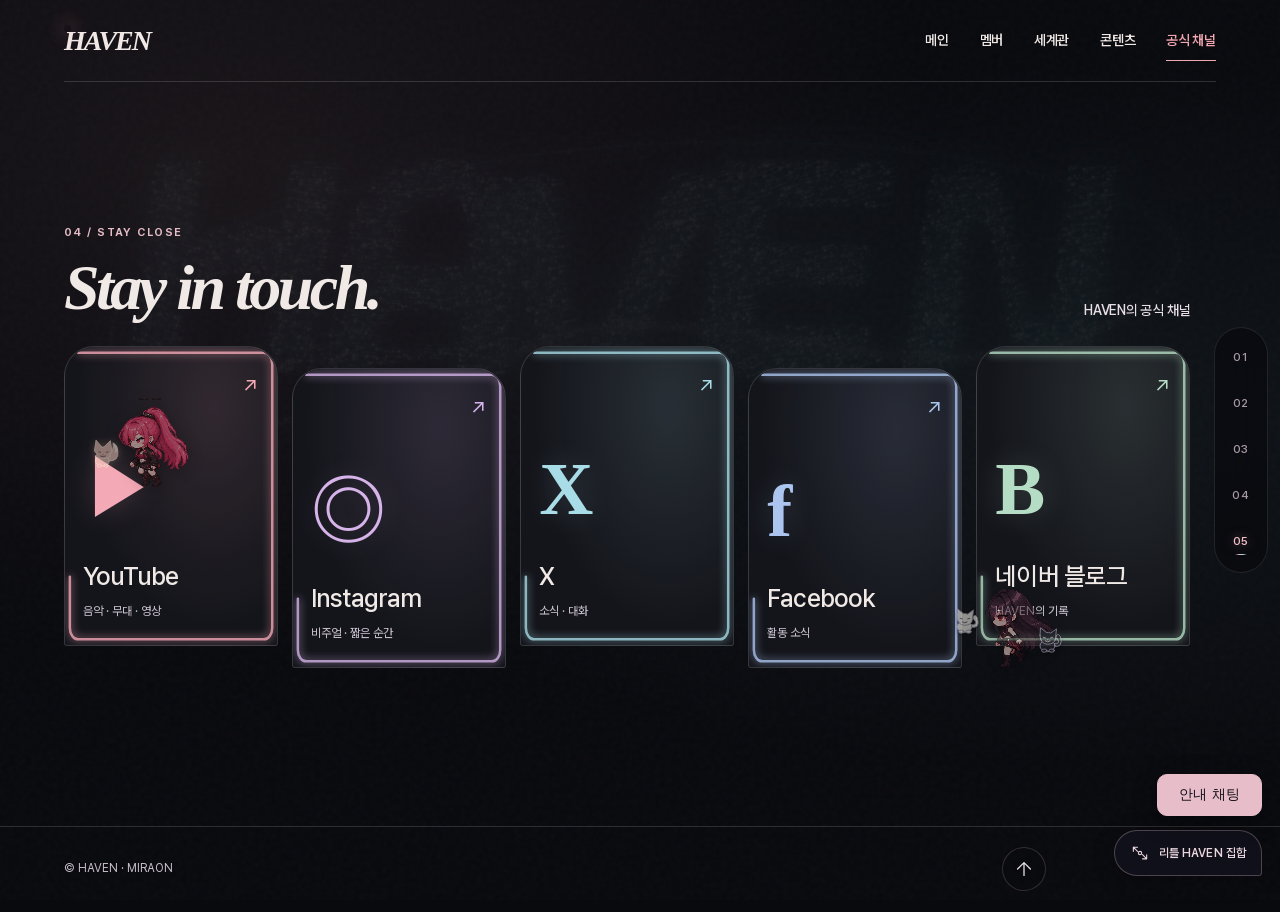
==== commit f1698c1d: "규칙형 챗봇·공통 문의와 GitHub 관리자 게시 관리 연결 JSON 분기, 세션 대화 유지, 동의 기반 문의 접수, 비공개 관리자 로그인 진입점을 추가합니다. 관리자 초안·미리보" ====
--- a/channels.html
+++ b/channels.html
@@ -104,7 +104,7 @@
  addEventListener('popstate',event=>{if(samePage(currentUrl,location.href)){currentUrl=location.href;positionPage(new URL(location.href),event.state?.y||0);return;}navigate(location.href,{historyMode:'pop',savedY:event.state?.y||0});});
  addEventListener('DOMContentLoaded',()=>{history.replaceState({...history.state,havenPage:true,y:scrollY},'',location.href);history.scrollRestoration='manual';});
 })();
-</script></head><body data-theme="haven" data-page="channels"><!-- Google Tag Manager (noscript) -->
+</script><script type="module" src="chatbot/widget.js?v=20261026-2"></script></head><body data-theme="haven" data-page="channels"><!-- Google Tag Manager (noscript) -->
 <noscript><iframe src="https://www.googletagmanager.com/ns.html?id=GTM-NB4JPC3V"
 height="0" width="0" style="display:none;visibility:hidden"></iframe></noscript>
 <!-- End Google Tag Manager (noscript) -->
@@ -119,4 +119,4 @@
 <dialog id="profile-dialog" aria-labelledby="profile-title"><button class="close" aria-label="멤버 소개 닫기">×</button><div class="profile-layout"><div class="profile-visual"><img class="profile-photo" alt="" width="960" height="1200"></div><div class="profile-copy"><span class="eyebrow">HAVEN / Member</span><h2 id="profile-title"></h2><div class="ko-name"></div><p class="identity"></p><p class="power"></p><div class="profile-reader" hidden><div class="profile-topics" role="group" aria-label="궁금한 소개 선택"></div><article class="profile-article" id="profile-article" tabindex="0" aria-label="멤버 소개 본문"></article></div><details><summary>세계관과 능력</summary><p class="story"></p></details></div></div></dialog>
 <dialog id="channel-dialog" aria-labelledby="channel-title"><button class="close" aria-label="채널 소개 닫기">×</button><div class="channel-viewer"><div class="channel-dialog-art" aria-hidden="true"><span class="channel-dialog-symbol"></span></div><div class="channel-dialog-copy"><span class="eyebrow">HAVEN / Official channel</span><h2 id="channel-title"></h2><p class="channel-dialog-description"></p><a class="btn primary channel-visit" target="_blank" rel="noopener noreferrer">공식 채널로 이동 <span aria-hidden="true">↗</span></a></div></div><div class="channel-viewer-nav"><button class="channel-prev" aria-label="이전 채널">←</button><span class="channel-counter" aria-live="polite"></span><button class="channel-next" aria-label="다음 채널">→</button></div></dialog>
 
-<script>window.HAVEN_MEMBERS=[{"id": "loen", "name": "Loen", "ko": "로엔", "age": 19, "color": "#e7a096", "emote": "♡", "identity": "부드러운 말투 속 또렷한 생각, 편해질수록 드러나는 장난기. 함께할 방향을 먼저 잡는 HAVEN의 리더예요.", "story": "어린 나이에 가문을 맡으며 책임을 배웠어요. 로즈골드 빛은 광속으로 움직이며 로엔의 의지에 따라 반응해요.", "power": "자신의 의지에 따라 움직이는 로즈골드 빛을 다뤄요.", "portrait": "assets/loen-portrait.webp", "hoverPortrait": "assets/loen-portrait-hover.webp", "atlas": "assets/loen-sprite.png", "frames": [{"x": 0, "y": 0, "w": 192, "h": 192}, {"x": 192, "y": 0, "w": 192, "h": 192}, {"x": 384, "y": 0, "w": 192, "h": 192}, {"x": 576, "y": 0, "w": 192, "h": 192}, {"x": 768, "y": 0, "w": 192, "h": 192}, {"x": 960, "y": 0, "w": 192, "h": 192}, {"x": 1152, "y": 0, "w": 192, "h": 192}, {"x": 1344, "y": 0, "w": 192, "h": 192}], "extraAtlas": "assets/loen-reactions.png", "extraFrames": {"drag": [{"x": 0, "y": 0, "w": 192, "h": 192}, {"x": 192, "y": 0, "w": 192, "h": 192}, {"x": 384, "y": 0, "w": 192, "h": 192}, {"x": 576, "y": 0, "w": 192, "h": 192}]}, "poseAtlas": "assets/loen-poses-v2.png", "poseFrames": [{"x": 0, "y": 0, "w": 314, "h": 314, "dx": 3.25, "dy": -7.49, "dw": 185.49, "dh": 185.49}, {"x": 314, "y": 0, "w": 313, "h": 314, "dx": 3.55, "dy": -7.49, "dw": 184.9, "dh": 185.49}, {"x": 627, "y": 0, "w": 313, "h": 314, "dx": 3.55, "dy": -7.49, "dw": 184.9, "dh": 185.49}, {"x": 940, "y": 0, "w": 314, "h": 314, "dx": 3.25, "dy": -7.49, "dw": 185.49, "dh": 185.49}, {"x": 0, "y": 314, "w": 314, "h": 313, "dx": 2.89, "dy": -6.9, "dw": 185.49, "dh": 184.9}, {"x": 314, "y": 314, "w": 313, "h": 313, "dx": 3.91, "dy": -6.9, "dw": 184.9, "dh": 184.9}, {"x": 627, "y": 314, "w": 313, "h": 313, "dx": 3.55, "dy": -6.9, "dw": 184.9, "dh": 184.9}, {"x": 940, "y": 314, "w": 314, "h": 313, "dx": 3.25, "dy": -6.9, "dw": 185.49, "dh": 184.9}, {"x": 0, "y": 627, "w": 314, "h": 313, "dx": 0.35, "dy": 0.19, "dw": 185.49, "dh": 184.9}, {"x": 314, "y": 627, "w": 313, "h": 313, "dx": 4.53, "dy": 0.19, "dw": 184.9, "dh": 184.9}, {"x": 627, "y": 627, "w": 313, "h": 313, "dx": 4.59, "dy": 0.19, "dw": 184.9, "dh": 184.9}, {"x": 940, "y": 627, "w": 314, "h": 313, "dx": 4.14, "dy": 0.19, "dw": 185.49, "dh": 184.9}, {"x": 0, "y": 940, "w": 314, "h": 314, "dx": -0.86, "dy": 12.0, "dw": 185.49, "dh": 185.49}, {"x": 314, "y": 940, "w": 313, "h": 314, "dx": 3.59, "dy": 16.14, "dw": 184.9, "dh": 185.49}, {"x": 627, "y": 940, "w": 313, "h": 314, "dx": 6.37, "dy": 23.77, "dw": 184.9, "dh": 185.49}, {"x": 940, "y": 940, "w": 314, "h": 314, "dx": 4.5, "dy": 12.0, "dw": 185.49, "dh": 185.49}]}, {"id": "yuria", "name": "Yuria", "ko": "유리아", "age": 21, "color": "#88c6d3", "emote": "!", "identity": "밝고 적극적인 HAVEN의 맏언니. 궁금한 건 직접 묻고, 먼저 다가가 함께 움직여요.", "story": "마탑 수장의 딸이에요. 물을 특히 자유롭게 다루며, 다른 원소도 제어할 수 있어요.", "power": "물에 특화된 원소 제어가 특기예요.", "portrait": "assets/yuria-portrait.webp", "hoverPortrait": "assets/yuria-portrait-hover.webp", "atlas": "assets/yuria-sprite.png", "frames": [{"x": 0, "y": 0, "w": 192, "h": 192}, {"x": 192, "y": 0, "w": 192, "h": 192}, {"x": 384, "y": 0, "w": 192, "h": 192}, {"x": 576, "y": 0, "w": 192, "h": 192}, {"x": 768, "y": 0, "w": 192, "h": 192}, {"x": 960, "y": 0, "w": 192, "h": 192}, {"x": 1152, "y": 0, "w": 192, "h": 192}, {"x": 1344, "y": 0, "w": 192, "h": 192}], "extraAtlas": "assets/yuria-reactions.png", "extraFrames": {"drag": [{"x": 0, "y": 0, "w": 192, "h": 192}, {"x": 192, "y": 0, "w": 192, "h": 192}, {"x": 384, "y": 0, "w": 192, "h": 192}, {"x": 576, "y": 0, "w": 192, "h": 192}]}, "poseAtlas": "assets/yuria-poses-v2.png", "poseFrames": [{"x": 0, "y": 0, "w": 314, "h": 314, "dx": 0.18, "dy": -13.63, "dw": 191.63, "dh": 191.63}, {"x": 314, "y": 0, "w": 313, "h": 314, "dx": 0.49, "dy": -13.63, "dw": 191.02, "dh": 191.63}, {"x": 627, "y": 0, "w": 313, "h": 314, "dx": 0.49, "dy": -13.63, "dw": 191.02, "dh": 191.63}, {"x": 940, "y": 0, "w": 314, "h": 314, "dx": 0.18, "dy": -13.63, "dw": 191.63, "dh": 191.63}, {"x": 0, "y": 314, "w": 314, "h": 313, "dx": 0.26, "dy": -11.8, "dw": 191.63, "dh": 191.02}, {"x": 314, "y": 314, "w": 313, "h": 313, "dx": 0.41, "dy": -11.8, "dw": 191.02, "dh": 191.02}, {"x": 627, "y": 314, "w": 313, "h": 313, "dx": 0.49, "dy": -11.8, "dw": 191.02, "dh": 191.02}, {"x": 940, "y": 314, "w": 314, "h": 313, "dx": 0.18, "dy": -11.8, "dw": 191.63, "dh": 191.02}, {"x": 0, "y": 627, "w": 314, "h": 313, "dx": 0.97, "dy": -8.75, "dw": 191.63, "dh": 191.02}, {"x": 314, "y": 627, "w": 313, "h": 313, "dx": 0.42, "dy": -8.75, "dw": 191.02, "dh": 191.02}, {"x": 627, "y": 627, "w": 313, "h": 313, "dx": 0.68, "dy": -8.75, "dw": 191.02, "dh": 191.02}, {"x": 940, "y": 627, "w": 314, "h": 313, "dx": -0.72, "dy": -9.36, "dw": 191.63, "dh": 191.02}, {"x": 0, "y": 940, "w": 314, "h": 314, "dx": 0.99, "dy": 6.51, "dw": 191.63, "dh": 191.63}, {"x": 314, "y": 940, "w": 313, "h": 314, "dx": 1.92, "dy": 6.51, "dw": 191.02, "dh": 191.63}, {"x": 627, "y": 940, "w": 313, "h": 314, "dx": 1.8, "dy": 15.1, "dw": 191.02, "dh": 191.63}, {"x": 940, "y": 940, "w": 314, "h": 314, "dx": -3.36, "dy": 6.51, "dw": 191.63, "dh": 191.63}]}, {"id": "serian", "name": "Serin", "ko": "세린", "age": 19, "color": "#c76578", "emote": "✦", "identity": "침착함과 책임감, 조용한 분위기 안의 은근한 장난기. 무대에서는 나른하고 새침한 표현을 보여줘요.", "story": "뇌가 계속 성장하며 염동력에 특화된 능력을 갖게 되었어요. 생각의 힘으로 사물을 움직여요.", "power": "염동력으로 사물을 자유롭게 움직여요.", "portrait": "assets/serian-portrait.webp", "hoverPortrait": "assets/serian-portrait-hover.webp", "atlas": "assets/serian-sprite.png", "frames": [{"x": 0, "y": 0, "w": 192, "h": 192}, {"x": 192, "y": 0, "w": 192, "h": 192}, {"x": 384, "y": 0, "w": 192, "h": 192}, {"x": 576, "y": 0, "w": 192, "h": 192}, {"x": 768, "y": 0, "w": 192, "h": 192}, {"x": 960, "y": 0, "w": 192, "h": 192}, {"x": 1152, "y": 0, "w": 192, "h": 192}, {"x": 1344, "y": 0, "w": 192, "h": 192}], "extraAtlas": "assets/serian-reactions.png", "extraFrames": {"drag": [{"x": 0, "y": 0, "w": 192, "h": 192}, {"x": 192, "y": 0, "w": 192, "h": 192}, {"x": 384, "y": 0, "w": 192, "h": 192}, {"x": 576, "y": 0, "w": 192, "h": 192}]}, "poseAtlas": "assets/serian-poses-v2.png", "poseFrames": [{"x": 0, "y": 0, "w": 314, "h": 314, "dx": 4.87, "dy": -1.93, "dw": 182.25, "dh": 182.25}, {"x": 314, "y": 0, "w": 313, "h": 314, "dx": 5.16, "dy": -1.93, "dw": 181.67, "dh": 182.25}, {"x": 627, "y": 0, "w": 313, "h": 314, "dx": 5.16, "dy": -1.93, "dw": 181.67, "dh": 182.25}, {"x": 940, "y": 0, "w": 314, "h": 314, "dx": 4.87, "dy": -1.93, "dw": 182.25, "dh": 182.25}, {"x": 0, "y": 314, "w": 314, "h": 313, "dx": 4.7, "dy": -1.93, "dw": 182.25, "dh": 181.67}, {"x": 314, "y": 314, "w": 313, "h": 313, "dx": 5.33, "dy": -1.93, "dw": 181.67, "dh": 181.67}, {"x": 627, "y": 314, "w": 313, "h": 313, "dx": 5.16, "dy": -1.93, "dw": 181.67, "dh": 181.67}, {"x": 940, "y": 314, "w": 314, "h": 313, "dx": 4.87, "dy": -1.93, "dw": 182.25, "dh": 181.67}, {"x": 0, "y": 627, "w": 314, "h": 313, "dx": 2.38, "dy": 5.62, "dw": 182.25, "dh": 181.67}, {"x": 314, "y": 627, "w": 313, "h": 313, "dx": 4.46, "dy": 6.2, "dw": 181.67, "dh": 181.67}, {"x": 627, "y": 627, "w": 313, "h": 313, "dx": 7.77, "dy": 5.62, "dw": 181.67, "dh": 181.67}, {"x": 940, "y": 627, "w": 314, "h": 313, "dx": 5.45, "dy": 6.2, "dw": 182.25, "dh": 181.67}, {"x": 0, "y": 940, "w": 314, "h": 314, "dx": -0.93, "dy": 15.48, "dw": 182.25, "dh": 182.25}, {"x": 314, "y": 940, "w": 313, "h": 314, "dx": 4.54, "dy": 14.9, "dw": 181.67, "dh": 182.25}, {"x": 627, "y": 940, "w": 313, "h": 314, "dx": 13.12, "dy": 25.83, "dw": 181.67, "dh": 182.25}, {"x": 940, "y": 940, "w": 314, "h": 314, "dx": 3.33, "dy": 14.9, "dw": 182.25, "dh": 182.25}]}, {"id": "riela", "name": "Riera", "ko": "리에라", "age": 18, "color": "#d0beb0", "emote": "✧", "identity": "몽환적인 인상과 은근한 미소, 자기 취향이 또렷한 막내. 무대에서는 여유로운 태도와 랩으로 자신을 표현해요.", "story": "리에라의 별들은 저마다 의지가 있어요. 별빛마다 서로 다른 흐름을 지니고 있어요.", "power": "저마다 의지를 지닌 다양한 별빛을 다뤄요.", "portrait": "assets/riela-portrait.webp", "hoverPortrait": "assets/riela-portrait-hover.webp", "atlas": "assets/riela-sprite.png", "frames": [{"x": 0, "y": 0, "w": 192, "h": 192}, {"x": 192, "y": 0, "w": 192, "h": 192}, {"x": 384, "y": 0, "w": 192, "h": 192}, {"x": 576, "y": 0, "w": 192, "h": 192}, {"x": 768, "y": 0, "w": 192, "h": 192}, {"x": 960, "y": 0, "w": 192, "h": 192}, {"x": 1152, "y": 0, "w": 192, "h": 192}, {"x": 1344, "y": 0, "w": 192, "h": 192}], "extraAtlas": "assets/riela-reactions.png", "extraFrames": {"drag": [{"x": 0, "y": 0, "w": 192, "h": 192}, {"x": 192, "y": 0, "w": 192, "h": 192}, {"x": 384, "y": 0, "w": 192, "h": 192}, {"x": 576, "y": 0, "w": 192, "h": 192}], "chase": [{"x": 0, "y": 192, "w": 192, "h": 192}, {"x": 192, "y": 192, "w": 192, "h": 192}, {"x": 384, "y": 192, "w": 192, "h": 192}, {"x": 576, "y": 192, "w": 192, "h": 192}]}, "poseAtlas": "assets/riela-poses-v2.png", "poseFrames": [{"x": 0, "y": 0, "w": 314, "h": 314, "dx": -0.17, "dy": -13.11, "dw": 192.34, "dh": 192.34}, {"x": 314, "y": 0, "w": 313, "h": 314, "dx": 0.14, "dy": -13.11, "dw": 191.73, "dh": 192.34}, {"x": 627, "y": 0, "w": 313, "h": 314, "dx": 0.14, "dy": -13.11, "dw": 191.73, "dh": 192.34}, {"x": 940, "y": 0, "w": 314, "h": 314, "dx": -0.17, "dy": -13.11, "dw": 192.34, "dh": 192.34}, {"x": 0, "y": 314, "w": 314, "h": 313, "dx": -0.48, "dy": -13.73, "dw": 192.34, "dh": 191.73}, {"x": 314, "y": 314, "w": 313, "h": 313, "dx": 0.45, "dy": -13.73, "dw": 191.73, "dh": 191.73}, {"x": 627, "y": 314, "w": 313, "h": 313, "dx": 0.14, "dy": -13.73, "dw": 191.73, "dh": 191.73}, {"x": 940, "y": 314, "w": 314, "h": 313, "dx": -0.17, "dy": -13.73, "dw": 192.34, "dh": 191.73}, {"x": 0, "y": 627, "w": 314, "h": 313, "dx": 0.1, "dy": -6.99, "dw": 192.34, "dh": 191.73}, {"x": 314, "y": 627, "w": 313, "h": 313, "dx": -0.43, "dy": -6.99, "dw": 191.73, "dh": 191.73}, {"x": 627, "y": 627, "w": 313, "h": 313, "dx": 1.08, "dy": -6.99, "dw": 191.73, "dh": 191.73}, {"x": 940, "y": 627, "w": 314, "h": 313, "dx": -0.81, "dy": -6.99, "dw": 192.34, "dh": 191.73}, {"x": 0, "y": 940, "w": 314, "h": 314, "dx": -1.76, "dy": 11.39, "dw": 192.34, "dh": 192.34}, {"x": 314, "y": 940, "w": 313, "h": 314, "dx": -0.48, "dy": 13.23, "dw": 191.73, "dh": 192.34}, {"x": 627, "y": 940, "w": 313, "h": 314, "dx": 2.93, "dy": 16.96, "dw": 191.73, "dh": 192.34}, {"x": 940, "y": 940, "w": 314, "h": 314, "dx": -0.75, "dy": 11.39, "dw": 192.34, "dh": 192.34}]}];window.HAVEN_THEMES=[{"id": "crest", "title": "레이저 크레스트", "mood": "로즈빛 테일러링", "note": "날카로운 획, 차분한 여백, 로즈골드의 온기.", "color": "#f2a6b2", "accent": "#94ccd2", "bg": "#090a0e", "font": "Georgia", "radius": "3px", "logo": "assets/typography-01.webp"}, {"id": "pulse", "title": "포톤 펄스", "mood": "부드러운 청록의 리듬", "note": "입자의 밀도와 둥근 버튼. 가볍게 번지는 청록빛.", "color": "#9cdae1", "accent": "#efb4b2", "bg": "#081315", "font": "Arial", "radius": "32px", "logo": "assets/typography-02.webp"}, {"id": "impact", "title": "레이저 임팩트", "mood": "강한 붉은 잔광", "note": "굵은 사선, 선명한 대비, 단단하게 끊은 모서리.", "color": "#fb869b", "accent": "#f0d4c6", "bg": "#13090f", "font": "Arial", "radius": "0px", "logo": "assets/typography-03.webp"}, {"id": "signature", "title": "라이트 시그니처", "mood": "빛으로 쓴 서명", "note": "유연한 곡선과 샴페인빛. 여백을 길게 남기는 장면.", "color": "#ebc4aa", "accent": "#c49ba8", "bg": "#100d10", "font": "Georgia", "radius": "22px", "logo": "assets/typography-04.webp"}, {"id": "core", "title": "포톤 코어", "mood": "입자의 질감", "note": "은은한 실버 입자와 따뜻한 중간색. 절제된 광택.", "color": "#d6d0bf", "accent": "#a4c9c9", "bg": "#111211", "font": "Georgia", "radius": "2px", "logo": "assets/typography-05.webp"}, {"id": "beam", "title": "빔 스트럭처", "mood": "정교한 빛의 구조", "note": "수직의 힘과 가는 선. 냉정한 청록에 부드러운 잔광.", "color": "#8cdeec", "accent": "#e0afb9", "bg": "#080e16", "font": "Georgia", "radius": "0px", "logo": "assets/typography-06.webp"}, {"id": "flow", "title": "파티클 플로우", "mood": "유연하게 흐르는 입자", "note": "흐르는 곡선, 푸른 공기, 넓게 열린 둥근 여백.", "color": "#9fd4d5", "accent": "#d7acbc", "bg": "#071112", "font": "Arial", "radius": "30px", "logo": "assets/typography-07.webp"}, {"id": "signal", "title": "레이저 시그널", "mood": "두 빛의 패션 에디토리얼", "note": "분홍과 청록의 교차. 분할된 제목과 대담한 버튼.", "color": "#f2aabb", "accent": "#91d4d9", "bg": "#100b14", "font": "Arial", "radius": "0px", "logo": "assets/typography-08.webp"}];window.HAVEN_CHANNELS=[{"id": "0", "name": "YouTube", "description": "음악 · 무대 · 영상", "url": "https://www.youtube.com/@HAVEN-com", "color": "#f4a9b7", "symbol": "▶"}, {"id": "1", "name": "Instagram", "description": "비주얼 · 짧은 순간", "url": "https://www.instagram.com/haven.inst.official/", "color": "#d6b4e9", "symbol": "◎"}, {"id": "2", "name": "X", "description": "소식 · 대화", "url": "https://x.com/HAVEN_xOfficial", "color": "#a8dce6", "symbol": "X"}, {"id": "3", "name": "Facebook", "description": "활동 소식", "url": "https://www.facebook.com/profile.php?id=61595231855620", "color": "#acc5ef", "symbol": "f"}, {"id": "4", "name": "네이버 블로그", "description": "HAVEN의 기록", "url": "https://blog.naver.com/haven_official_", "color": "#b5ddc5", "symbol": "B"}];</script><script>window.HAVEN_WORLD_DETAILS={"loen": "로즈골드 빛은 광속으로 움직이며, 로엔의 의지에 따라 반응해요.", "yuria": "물을 특히 자유롭게 다루고, 다른 원소도 제어할 수 있어요.", "serian": "뇌의 성장이 멈추지 않아 염동력에 특화된 발전을 이룬 멤버예요.", "riela": "다양한 별빛을 다뤄요. 별들은 저마다 의지를 지니고 있어요."};</script><script src="app.js?v=20261026-2" defer blocking="render"></script></body></html>+<script>window.HAVEN_MEMBERS=[{"id": "loen", "name": "Loen", "ko": "로엔", "age": 19, "color": "#e7a096", "emote": "♡", "identity": "부드러운 말투 속 또렷한 생각, 편해질수록 드러나는 장난기. 함께할 방향을 먼저 잡는 HAVEN의 리더예요.", "story": "어린 나이에 가문을 맡으며 책임을 배웠어요. 로즈골드 빛은 광속으로 움직이며 로엔의 의지에 따라 반응해요.", "power": "자신의 의지에 따라 움직이는 로즈골드 빛을 다뤄요.", "portrait": "assets/loen-portrait.webp", "hoverPortrait": "assets/loen-portrait-hover.webp", "atlas": "assets/loen-sprite.png", "frames": [{"x": 0, "y": 0, "w": 192, "h": 192}, {"x": 192, "y": 0, "w": 192, "h": 192}, {"x": 384, "y": 0, "w": 192, "h": 192}, {"x": 576, "y": 0, "w": 192, "h": 192}, {"x": 768, "y": 0, "w": 192, "h": 192}, {"x": 960, "y": 0, "w": 192, "h": 192}, {"x": 1152, "y": 0, "w": 192, "h": 192}, {"x": 1344, "y": 0, "w": 192, "h": 192}], "extraAtlas": "assets/loen-reactions.png", "extraFrames": {"drag": [{"x": 0, "y": 0, "w": 192, "h": 192}, {"x": 192, "y": 0, "w": 192, "h": 192}, {"x": 384, "y": 0, "w": 192, "h": 192}, {"x": 576, "y": 0, "w": 192, "h": 192}]}, "poseAtlas": "assets/loen-poses-v2.png", "poseFrames": [{"x": 0, "y": 0, "w": 314, "h": 314, "dx": 3.25, "dy": -7.49, "dw": 185.49, "dh": 185.49}, {"x": 314, "y": 0, "w": 313, "h": 314, "dx": 3.55, "dy": -7.49, "dw": 184.9, "dh": 185.49}, {"x": 627, "y": 0, "w": 313, "h": 314, "dx": 3.55, "dy": -7.49, "dw": 184.9, "dh": 185.49}, {"x": 940, "y": 0, "w": 314, "h": 314, "dx": 3.25, "dy": -7.49, "dw": 185.49, "dh": 185.49}, {"x": 0, "y": 314, "w": 314, "h": 313, "dx": 2.89, "dy": -6.9, "dw": 185.49, "dh": 184.9}, {"x": 314, "y": 314, "w": 313, "h": 313, "dx": 3.91, "dy": -6.9, "dw": 184.9, "dh": 184.9}, {"x": 627, "y": 314, "w": 313, "h": 313, "dx": 3.55, "dy": -6.9, "dw": 184.9, "dh": 184.9}, {"x": 940, "y": 314, "w": 314, "h": 313, "dx": 3.25, "dy": -6.9, "dw": 185.49, "dh": 184.9}, {"x": 0, "y": 627, "w": 314, "h": 313, "dx": 0.35, "dy": 0.19, "dw": 185.49, "dh": 184.9}, {"x": 314, "y": 627, "w": 313, "h": 313, "dx": 4.53, "dy": 0.19, "dw": 184.9, "dh": 184.9}, {"x": 627, "y": 627, "w": 313, "h": 313, "dx": 4.59, "dy": 0.19, "dw": 184.9, "dh": 184.9}, {"x": 940, "y": 627, "w": 314, "h": 313, "dx": 4.14, "dy": 0.19, "dw": 185.49, "dh": 184.9}, {"x": 0, "y": 940, "w": 314, "h": 314, "dx": -0.86, "dy": 12.0, "dw": 185.49, "dh": 185.49}, {"x": 314, "y": 940, "w": 313, "h": 314, "dx": 3.59, "dy": 16.14, "dw": 184.9, "dh": 185.49}, {"x": 627, "y": 940, "w": 313, "h": 314, "dx": 6.37, "dy": 23.77, "dw": 184.9, "dh": 185.49}, {"x": 940, "y": 940, "w": 314, "h": 314, "dx": 4.5, "dy": 12.0, "dw": 185.49, "dh": 185.49}]}, {"id": "yuria", "name": "Yuria", "ko": "유리아", "age": 21, "color": "#88c6d3", "emote": "!", "identity": "밝고 적극적인 HAVEN의 맏언니. 궁금한 건 직접 묻고, 먼저 다가가 함께 움직여요.", "story": "마탑 수장의 딸이에요. 물을 특히 자유롭게 다루며, 다른 원소도 제어할 수 있어요.", "power": "물에 특화된 원소 제어가 특기예요.", "portrait": "assets/yuria-portrait.webp", "hoverPortrait": "assets/yuria-portrait-hover.webp", "atlas": "assets/yuria-sprite.png", "frames": [{"x": 0, "y": 0, "w": 192, "h": 192}, {"x": 192, "y": 0, "w": 192, "h": 192}, {"x": 384, "y": 0, "w": 192, "h": 192}, {"x": 576, "y": 0, "w": 192, "h": 192}, {"x": 768, "y": 0, "w": 192, "h": 192}, {"x": 960, "y": 0, "w": 192, "h": 192}, {"x": 1152, "y": 0, "w": 192, "h": 192}, {"x": 1344, "y": 0, "w": 192, "h": 192}], "extraAtlas": "assets/yuria-reactions.png", "extraFrames": {"drag": [{"x": 0, "y": 0, "w": 192, "h": 192}, {"x": 192, "y": 0, "w": 192, "h": 192}, {"x": 384, "y": 0, "w": 192, "h": 192}, {"x": 576, "y": 0, "w": 192, "h": 192}]}, "poseAtlas": "assets/yuria-poses-v2.png", "poseFrames": [{"x": 0, "y": 0, "w": 314, "h": 314, "dx": 0.18, "dy": -13.63, "dw": 191.63, "dh": 191.63}, {"x": 314, "y": 0, "w": 313, "h": 314, "dx": 0.49, "dy": -13.63, "dw": 191.02, "dh": 191.63}, {"x": 627, "y": 0, "w": 313, "h": 314, "dx": 0.49, "dy": -13.63, "dw": 191.02, "dh": 191.63}, {"x": 940, "y": 0, "w": 314, "h": 314, "dx": 0.18, "dy": -13.63, "dw": 191.63, "dh": 191.63}, {"x": 0, "y": 314, "w": 314, "h": 313, "dx": 0.26, "dy": -11.8, "dw": 191.63, "dh": 191.02}, {"x": 314, "y": 314, "w": 313, "h": 313, "dx": 0.41, "dy": -11.8, "dw": 191.02, "dh": 191.02}, {"x": 627, "y": 314, "w": 313, "h": 313, "dx": 0.49, "dy": -11.8, "dw": 191.02, "dh": 191.02}, {"x": 940, "y": 314, "w": 314, "h": 313, "dx": 0.18, "dy": -11.8, "dw": 191.63, "dh": 191.02}, {"x": 0, "y": 627, "w": 314, "h": 313, "dx": 0.97, "dy": -8.75, "dw": 191.63, "dh": 191.02}, {"x": 314, "y": 627, "w": 313, "h": 313, "dx": 0.42, "dy": -8.75, "dw": 191.02, "dh": 191.02}, {"x": 627, "y": 627, "w": 313, "h": 313, "dx": 0.68, "dy": -8.75, "dw": 191.02, "dh": 191.02}, {"x": 940, "y": 627, "w": 314, "h": 313, "dx": -0.72, "dy": -9.36, "dw": 191.63, "dh": 191.02}, {"x": 0, "y": 940, "w": 314, "h": 314, "dx": 0.99, "dy": 6.51, "dw": 191.63, "dh": 191.63}, {"x": 314, "y": 940, "w": 313, "h": 314, "dx": 1.92, "dy": 6.51, "dw": 191.02, "dh": 191.63}, {"x": 627, "y": 940, "w": 313, "h": 314, "dx": 1.8, "dy": 15.1, "dw": 191.02, "dh": 191.63}, {"x": 940, "y": 940, "w": 314, "h": 314, "dx": -3.36, "dy": 6.51, "dw": 191.63, "dh": 191.63}]}, {"id": "serian", "name": "Serin", "ko": "세린", "age": 19, "color": "#c76578", "emote": "✦", "identity": "침착함과 책임감, 조용한 분위기 안의 은근한 장난기. 무대에서는 나른하고 새침한 표현을 보여줘요.", "story": "뇌가 계속 성장하며 염동력에 특화된 능력을 갖게 되었어요. 생각의 힘으로 사물을 움직여요.", "power": "염동력으로 사물을 자유롭게 움직여요.", "portrait": "assets/serian-portrait.webp", "hoverPortrait": "assets/serian-portrait-hover.webp", "atlas": "assets/serian-sprite.png", "frames": [{"x": 0, "y": 0, "w": 192, "h": 192}, {"x": 192, "y": 0, "w": 192, "h": 192}, {"x": 384, "y": 0, "w": 192, "h": 192}, {"x": 576, "y": 0, "w": 192, "h": 192}, {"x": 768, "y": 0, "w": 192, "h": 192}, {"x": 960, "y": 0, "w": 192, "h": 192}, {"x": 1152, "y": 0, "w": 192, "h": 192}, {"x": 1344, "y": 0, "w": 192, "h": 192}], "extraAtlas": "assets/serian-reactions.png", "extraFrames": {"drag": [{"x": 0, "y": 0, "w": 192, "h": 192}, {"x": 192, "y": 0, "w": 192, "h": 192}, {"x": 384, "y": 0, "w": 192, "h": 192}, {"x": 576, "y": 0, "w": 192, "h": 192}]}, "poseAtlas": "assets/serian-poses-v2.png", "poseFrames": [{"x": 0, "y": 0, "w": 314, "h": 314, "dx": 4.87, "dy": -1.93, "dw": 182.25, "dh": 182.25}, {"x": 314, "y": 0, "w": 313, "h": 314, "dx": 5.16, "dy": -1.93, "dw": 181.67, "dh": 182.25}, {"x": 627, "y": 0, "w": 313, "h": 314, "dx": 5.16, "dy": -1.93, "dw": 181.67, "dh": 182.25}, {"x": 940, "y": 0, "w": 314, "h": 314, "dx": 4.87, "dy": -1.93, "dw": 182.25, "dh": 182.25}, {"x": 0, "y": 314, "w": 314, "h": 313, "dx": 4.7, "dy": -1.93, "dw": 182.25, "dh": 181.67}, {"x": 314, "y": 314, "w": 313, "h": 313, "dx": 5.33, "dy": -1.93, "dw": 181.67, "dh": 181.67}, {"x": 627, "y": 314, "w": 313, "h": 313, "dx": 5.16, "dy": -1.93, "dw": 181.67, "dh": 181.67}, {"x": 940, "y": 314, "w": 314, "h": 313, "dx": 4.87, "dy": -1.93, "dw": 182.25, "dh": 181.67}, {"x": 0, "y": 627, "w": 314, "h": 313, "dx": 2.38, "dy": 5.62, "dw": 182.25, "dh": 181.67}, {"x": 314, "y": 627, "w": 313, "h": 313, "dx": 4.46, "dy": 6.2, "dw": 181.67, "dh": 181.67}, {"x": 627, "y": 627, "w": 313, "h": 313, "dx": 7.77, "dy": 5.62, "dw": 181.67, "dh": 181.67}, {"x": 940, "y": 627, "w": 314, "h": 313, "dx": 5.45, "dy": 6.2, "dw": 182.25, "dh": 181.67}, {"x": 0, "y": 940, "w": 314, "h": 314, "dx": -0.93, "dy": 15.48, "dw": 182.25, "dh": 182.25}, {"x": 314, "y": 940, "w": 313, "h": 314, "dx": 4.54, "dy": 14.9, "dw": 181.67, "dh": 182.25}, {"x": 627, "y": 940, "w": 313, "h": 314, "dx": 13.12, "dy": 25.83, "dw": 181.67, "dh": 182.25}, {"x": 940, "y": 940, "w": 314, "h": 314, "dx": 3.33, "dy": 14.9, "dw": 182.25, "dh": 182.25}]}, {"id": "riela", "name": "Riera", "ko": "리에라", "age": 18, "color": "#d0beb0", "emote": "✧", "identity": "몽환적인 인상과 은근한 미소, 자기 취향이 또렷한 막내. 무대에서는 여유로운 태도와 랩으로 자신을 표현해요.", "story": "리에라의 별들은 저마다 의지가 있어요. 별빛마다 서로 다른 흐름을 지니고 있어요.", "power": "저마다 의지를 지닌 다양한 별빛을 다뤄요.", "portrait": "assets/riela-portrait.webp", "hoverPortrait": "assets/riela-portrait-hover.webp", "atlas": "assets/riela-sprite.png", "frames": [{"x": 0, "y": 0, "w": 192, "h": 192}, {"x": 192, "y": 0, "w": 192, "h": 192}, {"x": 384, "y": 0, "w": 192, "h": 192}, {"x": 576, "y": 0, "w": 192, "h": 192}, {"x": 768, "y": 0, "w": 192, "h": 192}, {"x": 960, "y": 0, "w": 192, "h": 192}, {"x": 1152, "y": 0, "w": 192, "h": 192}, {"x": 1344, "y": 0, "w": 192, "h": 192}], "extraAtlas": "assets/riela-reactions.png", "extraFrames": {"drag": [{"x": 0, "y": 0, "w": 192, "h": 192}, {"x": 192, "y": 0, "w": 192, "h": 192}, {"x": 384, "y": 0, "w": 192, "h": 192}, {"x": 576, "y": 0, "w": 192, "h": 192}], "chase": [{"x": 0, "y": 192, "w": 192, "h": 192}, {"x": 192, "y": 192, "w": 192, "h": 192}, {"x": 384, "y": 192, "w": 192, "h": 192}, {"x": 576, "y": 192, "w": 192, "h": 192}]}, "poseAtlas": "assets/riela-poses-v2.png", "poseFrames": [{"x": 0, "y": 0, "w": 314, "h": 314, "dx": -0.17, "dy": -13.11, "dw": 192.34, "dh": 192.34}, {"x": 314, "y": 0, "w": 313, "h": 314, "dx": 0.14, "dy": -13.11, "dw": 191.73, "dh": 192.34}, {"x": 627, "y": 0, "w": 313, "h": 314, "dx": 0.14, "dy": -13.11, "dw": 191.73, "dh": 192.34}, {"x": 940, "y": 0, "w": 314, "h": 314, "dx": -0.17, "dy": -13.11, "dw": 192.34, "dh": 192.34}, {"x": 0, "y": 314, "w": 314, "h": 313, "dx": -0.48, "dy": -13.73, "dw": 192.34, "dh": 191.73}, {"x": 314, "y": 314, "w": 313, "h": 313, "dx": 0.45, "dy": -13.73, "dw": 191.73, "dh": 191.73}, {"x": 627, "y": 314, "w": 313, "h": 313, "dx": 0.14, "dy": -13.73, "dw": 191.73, "dh": 191.73}, {"x": 940, "y": 314, "w": 314, "h": 313, "dx": -0.17, "dy": -13.73, "dw": 192.34, "dh": 191.73}, {"x": 0, "y": 627, "w": 314, "h": 313, "dx": 0.1, "dy": -6.99, "dw": 192.34, "dh": 191.73}, {"x": 314, "y": 627, "w": 313, "h": 313, "dx": -0.43, "dy": -6.99, "dw": 191.73, "dh": 191.73}, {"x": 627, "y": 627, "w": 313, "h": 313, "dx": 1.08, "dy": -6.99, "dw": 191.73, "dh": 191.73}, {"x": 940, "y": 627, "w": 314, "h": 313, "dx": -0.81, "dy": -6.99, "dw": 192.34, "dh": 191.73}, {"x": 0, "y": 940, "w": 314, "h": 314, "dx": -1.76, "dy": 11.39, "dw": 192.34, "dh": 192.34}, {"x": 314, "y": 940, "w": 313, "h": 314, "dx": -0.48, "dy": 13.23, "dw": 191.73, "dh": 192.34}, {"x": 627, "y": 940, "w": 313, "h": 314, "dx": 2.93, "dy": 16.96, "dw": 191.73, "dh": 192.34}, {"x": 940, "y": 940, "w": 314, "h": 314, "dx": -0.75, "dy": 11.39, "dw": 192.34, "dh": 192.34}]}];window.HAVEN_THEMES=[{"id": "crest", "title": "레이저 크레스트", "mood": "로즈빛 테일러링", "note": "날카로운 획, 차분한 여백, 로즈골드의 온기.", "color": "#f2a6b2", "accent": "#94ccd2", "bg": "#090a0e", "font": "Georgia", "radius": "3px", "logo": "assets/typography-01.webp"}, {"id": "pulse", "title": "포톤 펄스", "mood": "부드러운 청록의 리듬", "note": "입자의 밀도와 둥근 버튼. 가볍게 번지는 청록빛.", "color": "#9cdae1", "accent": "#efb4b2", "bg": "#081315", "font": "Arial", "radius": "32px", "logo": "assets/typography-02.webp"}, {"id": "impact", "title": "레이저 임팩트", "mood": "강한 붉은 잔광", "note": "굵은 사선, 선명한 대비, 단단하게 끊은 모서리.", "color": "#fb869b", "accent": "#f0d4c6", "bg": "#13090f", "font": "Arial", "radius": "0px", "logo": "assets/typography-03.webp"}, {"id": "signature", "title": "라이트 시그니처", "mood": "빛으로 쓴 서명", "note": "유연한 곡선과 샴페인빛. 여백을 길게 남기는 장면.", "color": "#ebc4aa", "accent": "#c49ba8", "bg": "#100d10", "font": "Georgia", "radius": "22px", "logo": "assets/typography-04.webp"}, {"id": "core", "title": "포톤 코어", "mood": "입자의 질감", "note": "은은한 실버 입자와 따뜻한 중간색. 절제된 광택.", "color": "#d6d0bf", "accent": "#a4c9c9", "bg": "#111211", "font": "Georgia", "radius": "2px", "logo": "assets/typography-05.webp"}, {"id": "beam", "title": "빔 스트럭처", "mood": "정교한 빛의 구조", "note": "수직의 힘과 가는 선. 냉정한 청록에 부드러운 잔광.", "color": "#8cdeec", "accent": "#e0afb9", "bg": "#080e16", "font": "Georgia", "radius": "0px", "logo": "assets/typography-06.webp"}, {"id": "flow", "title": "파티클 플로우", "mood": "유연하게 흐르는 입자", "note": "흐르는 곡선, 푸른 공기, 넓게 열린 둥근 여백.", "color": "#9fd4d5", "accent": "#d7acbc", "bg": "#071112", "font": "Arial", "radius": "30px", "logo": "assets/typography-07.webp"}, {"id": "signal", "title": "레이저 시그널", "mood": "두 빛의 패션 에디토리얼", "note": "분홍과 청록의 교차. 분할된 제목과 대담한 버튼.", "color": "#f2aabb", "accent": "#91d4d9", "bg": "#100b14", "font": "Arial", "radius": "0px", "logo": "assets/typography-08.webp"}];window.HAVEN_CHANNELS=[{"id": "0", "name": "YouTube", "description": "음악 · 무대 · 영상", "url": "https://www.youtube.com/@HAVEN-com", "color": "#f4a9b7", "symbol": "▶"}, {"id": "1", "name": "Instagram", "description": "비주얼 · 짧은 순간", "url": "https://www.instagram.com/haven.inst.official/", "color": "#d6b4e9", "symbol": "◎"}, {"id": "2", "name": "X", "description": "소식 · 대화", "url": "https://x.com/HAVEN_xOfficial", "color": "#a8dce6", "symbol": "X"}, {"id": "3", "name": "Facebook", "description": "활동 소식", "url": "https://www.facebook.com/profile.php?id=61595231855620", "color": "#acc5ef", "symbol": "f"}, {"id": "4", "name": "네이버 블로그", "description": "HAVEN의 기록", "url": "https://blog.naver.com/haven_official_", "color": "#b5ddc5", "symbol": "B"}];</script><script>window.HAVEN_WORLD_DETAILS={"loen": "로즈골드 빛은 광속으로 움직이며, 로엔의 의지에 따라 반응해요.", "yuria": "물을 특히 자유롭게 다루고, 다른 원소도 제어할 수 있어요.", "serian": "뇌의 성장이 멈추지 않아 염동력에 특화된 발전을 이룬 멤버예요.", "riela": "다양한 별빛을 다뤄요. 별들은 저마다 의지를 지니고 있어요."};</script><script src="app.js?v=20261026-chatbot-2" defer blocking="render"></script></body></html>
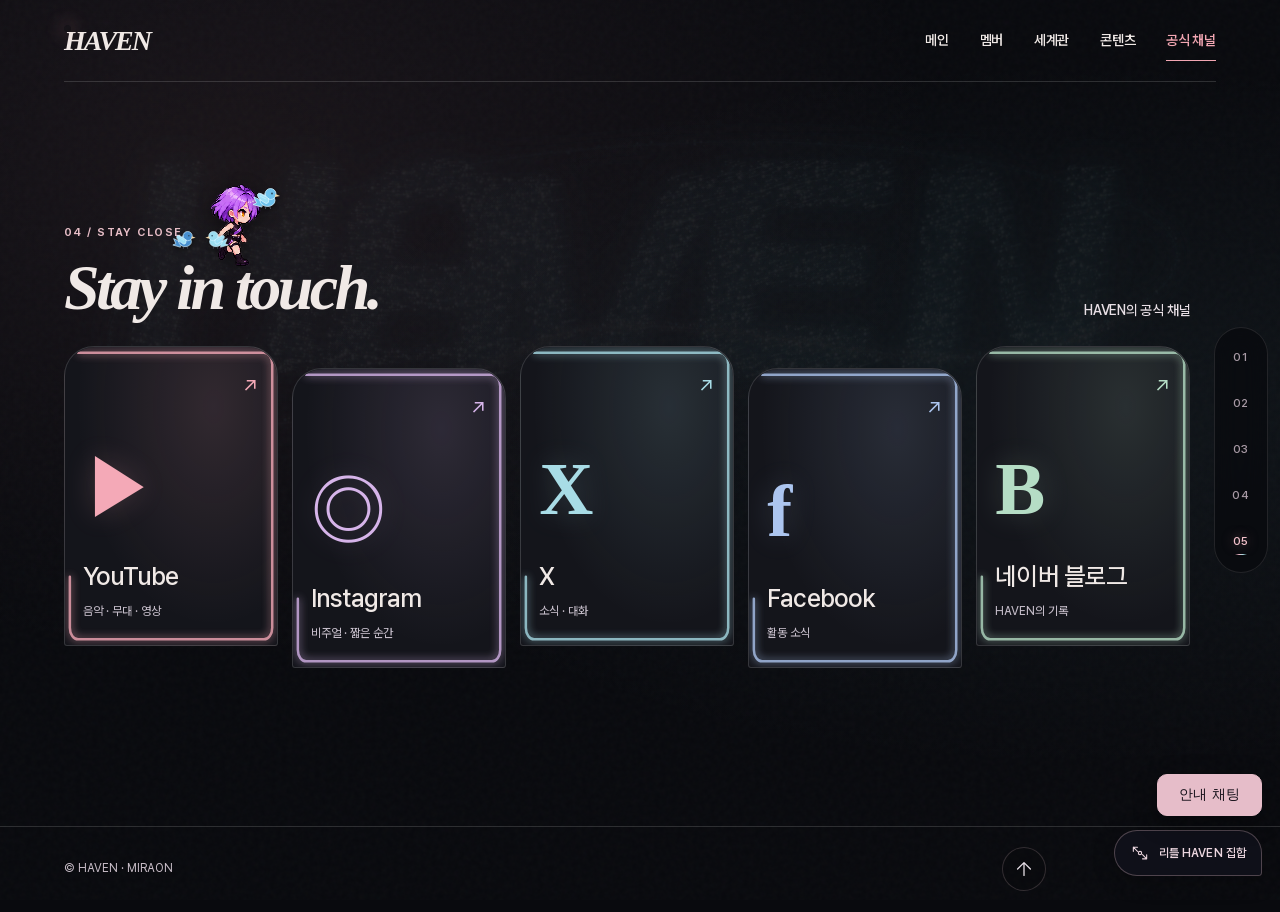
==== commit 8e01b434: "모바일 고정 헤더와 챗봇 레이어 겹침 수정 챗봇 제목·닫기 버튼을 고정 헤더 위에 표시하고 자원 캐시를 갱신합니다. 관리자 단계 편집 취소 시 선택을 보존합니다." ====
--- a/channels.html
+++ b/channels.html
@@ -104,7 +104,7 @@
  addEventListener('popstate',event=>{if(samePage(currentUrl,location.href)){currentUrl=location.href;positionPage(new URL(location.href),event.state?.y||0);return;}navigate(location.href,{historyMode:'pop',savedY:event.state?.y||0});});
  addEventListener('DOMContentLoaded',()=>{history.replaceState({...history.state,havenPage:true,y:scrollY},'',location.href);history.scrollRestoration='manual';});
 })();
-</script><script type="module" src="chatbot/widget.js?v=20261026-2"></script></head><body data-theme="haven" data-page="channels"><!-- Google Tag Manager (noscript) -->
+</script><script type="module" src="chatbot/widget.js?v=20261026-3"></script></head><body data-theme="haven" data-page="channels"><!-- Google Tag Manager (noscript) -->
 <noscript><iframe src="https://www.googletagmanager.com/ns.html?id=GTM-NB4JPC3V"
 height="0" width="0" style="display:none;visibility:hidden"></iframe></noscript>
 <!-- End Google Tag Manager (noscript) -->
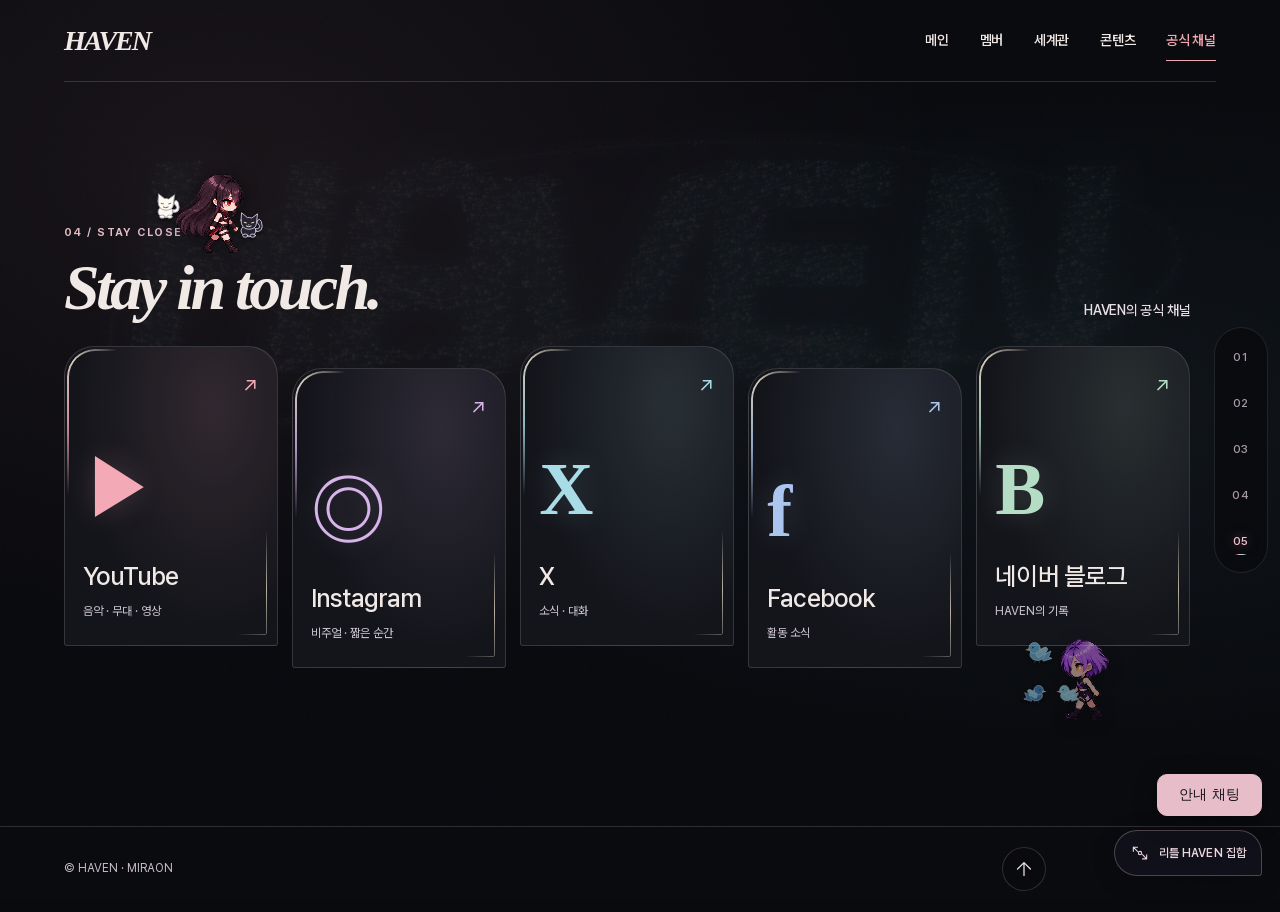
==== commit 9768806c: "리틀 HAVEN과 광원 효과 렌더링 최적화 중복 효과와 스타일 갱신을 줄이고 카드의 두 광원 궤도를 합성 애니메이션으로 전환합니다. 런타임 포즈 아틀라스를 원본 렌더링과 동일하게 " ====
--- a/channels.html
+++ b/channels.html
@@ -8,7 +8,7 @@
 <meta charset="utf-8"><meta name="viewport" content="width=device-width,initial-scale=1,viewport-fit=cover">
 <title>Official channels — HAVEN</title><meta name="description" content="HAVEN의 YouTube, Instagram, X, Facebook, 네이버 블로그 공식 채널.">
 <link rel="preload" href="assets/fonts/HAVEN-Sans-subset.woff2" as="font" type="font/woff2" crossorigin><link rel="canonical" href="https://freyrhyeon.github.io/HAVEN/channels.html"><meta property="og:url" content="https://freyrhyeon.github.io/HAVEN/channels.html"><meta property="og:type" content="website"><meta property="og:title" content="Official channels — HAVEN"><meta property="og:locale" content="ko_KR"><meta name="theme-color" content="#090a0e">
-<script type="application/ld+json">{"@context": "https://schema.org", "@graph": [{"@type": "MusicGroup", "@id": "https://freyrhyeon.github.io/HAVEN/#haven", "name": "HAVEN", "alternateName": "헤이븐", "description": "로엔·유리아·세린·리에라가 함께하는 4인 버추얼 그룹. 서로 다른 선택과 목소리를 음악과 무대로 펼칩니다.", "sameAs": ["https://www.youtube.com/@HAVEN-com", "https://www.instagram.com/haven.inst.official/", "https://x.com/HAVEN_xOfficial", "https://www.facebook.com/profile.php?id=61595231855620", "https://blog.naver.com/haven_official_"], "url": "https://freyrhyeon.github.io/HAVEN/"}, {"@type": "WebSite", "@id": "https://freyrhyeon.github.io/HAVEN/#website", "url": "https://freyrhyeon.github.io/HAVEN/", "name": "HAVEN", "inLanguage": "ko-KR"}, {"@type": "WebPage", "@id": "https://freyrhyeon.github.io/HAVEN/channels.html#webpage", "url": "https://freyrhyeon.github.io/HAVEN/channels.html", "name": "Official channels — HAVEN", "description": "HAVEN의 YouTube, Instagram, X, Facebook, 네이버 블로그 공식 채널.", "inLanguage": "ko-KR", "isPartOf": {"@id": "https://freyrhyeon.github.io/HAVEN/#website"}, "about": {"@id": "https://freyrhyeon.github.io/HAVEN/#haven"}}, {"@type": "BreadcrumbList", "itemListElement": [{"@type": "ListItem", "position": 1, "name": "HAVEN", "item": "https://freyrhyeon.github.io/HAVEN/"}, {"@type": "ListItem", "position": 2, "name": "공식 채널", "item": "https://freyrhyeon.github.io/HAVEN/channels.html"}]}]}</script><link rel="stylesheet" href="design.css?v=20261026-2"><link rel="expect" href="#page-end" blocking="render"><script>// 개별 HTML 주소를 유지하면서 내부 탐색은 같은 문서 안에서 이어 붙인다.
+<script type="application/ld+json">{"@context": "https://schema.org", "@graph": [{"@type": "MusicGroup", "@id": "https://freyrhyeon.github.io/HAVEN/#haven", "name": "HAVEN", "alternateName": "헤이븐", "description": "로엔·유리아·세린·리에라가 함께하는 4인 버추얼 그룹. 서로 다른 선택과 목소리를 음악과 무대로 펼칩니다.", "sameAs": ["https://www.youtube.com/@HAVEN-com", "https://www.instagram.com/haven.inst.official/", "https://x.com/HAVEN_xOfficial", "https://www.facebook.com/profile.php?id=61595231855620", "https://blog.naver.com/haven_official_"], "url": "https://freyrhyeon.github.io/HAVEN/"}, {"@type": "WebSite", "@id": "https://freyrhyeon.github.io/HAVEN/#website", "url": "https://freyrhyeon.github.io/HAVEN/", "name": "HAVEN", "inLanguage": "ko-KR"}, {"@type": "WebPage", "@id": "https://freyrhyeon.github.io/HAVEN/channels.html#webpage", "url": "https://freyrhyeon.github.io/HAVEN/channels.html", "name": "Official channels — HAVEN", "description": "HAVEN의 YouTube, Instagram, X, Facebook, 네이버 블로그 공식 채널.", "inLanguage": "ko-KR", "isPartOf": {"@id": "https://freyrhyeon.github.io/HAVEN/#website"}, "about": {"@id": "https://freyrhyeon.github.io/HAVEN/#haven"}}, {"@type": "BreadcrumbList", "itemListElement": [{"@type": "ListItem", "position": 1, "name": "HAVEN", "item": "https://freyrhyeon.github.io/HAVEN/"}, {"@type": "ListItem", "position": 2, "name": "공식 채널", "item": "https://freyrhyeon.github.io/HAVEN/channels.html"}]}]}</script><link rel="stylesheet" href="design.css?v=20261026-3"><script type="module" src="chatbot/widget.js?v=20261026-3"></script><link rel="expect" href="#page-end" blocking="render"><script>// 개별 HTML 주소를 유지하면서 내부 탐색은 같은 문서 안에서 이어 붙인다.
 ;(()=>{
  if(!['http:','https:'].includes(location.protocol)){window.HavenNavigate=value=>location.assign(value);return;}
  const root=document.documentElement,reduced=matchMedia('(prefers-reduced-motion: reduce)');
@@ -104,7 +104,7 @@
  addEventListener('popstate',event=>{if(samePage(currentUrl,location.href)){currentUrl=location.href;positionPage(new URL(location.href),event.state?.y||0);return;}navigate(location.href,{historyMode:'pop',savedY:event.state?.y||0});});
  addEventListener('DOMContentLoaded',()=>{history.replaceState({...history.state,havenPage:true,y:scrollY},'',location.href);history.scrollRestoration='manual';});
 })();
-</script><script type="module" src="chatbot/widget.js?v=20261026-3"></script></head><body data-theme="haven" data-page="channels"><!-- Google Tag Manager (noscript) -->
+</script></head><body data-theme="haven" data-page="channels"><!-- Google Tag Manager (noscript) -->
 <noscript><iframe src="https://www.googletagmanager.com/ns.html?id=GTM-NB4JPC3V"
 height="0" width="0" style="display:none;visibility:hidden"></iframe></noscript>
 <!-- End Google Tag Manager (noscript) -->
@@ -119,4 +119,4 @@
 <dialog id="profile-dialog" aria-labelledby="profile-title"><button class="close" aria-label="멤버 소개 닫기">×</button><div class="profile-layout"><div class="profile-visual"><img class="profile-photo" alt="" width="960" height="1200"></div><div class="profile-copy"><span class="eyebrow">HAVEN / Member</span><h2 id="profile-title"></h2><div class="ko-name"></div><p class="identity"></p><p class="power"></p><div class="profile-reader" hidden><div class="profile-topics" role="group" aria-label="궁금한 소개 선택"></div><article class="profile-article" id="profile-article" tabindex="0" aria-label="멤버 소개 본문"></article></div><details><summary>세계관과 능력</summary><p class="story"></p></details></div></div></dialog>
 <dialog id="channel-dialog" aria-labelledby="channel-title"><button class="close" aria-label="채널 소개 닫기">×</button><div class="channel-viewer"><div class="channel-dialog-art" aria-hidden="true"><span class="channel-dialog-symbol"></span></div><div class="channel-dialog-copy"><span class="eyebrow">HAVEN / Official channel</span><h2 id="channel-title"></h2><p class="channel-dialog-description"></p><a class="btn primary channel-visit" target="_blank" rel="noopener noreferrer">공식 채널로 이동 <span aria-hidden="true">↗</span></a></div></div><div class="channel-viewer-nav"><button class="channel-prev" aria-label="이전 채널">←</button><span class="channel-counter" aria-live="polite"></span><button class="channel-next" aria-label="다음 채널">→</button></div></dialog>
 
-<script>window.HAVEN_MEMBERS=[{"id": "loen", "name": "Loen", "ko": "로엔", "age": 19, "color": "#e7a096", "emote": "♡", "identity": "부드러운 말투 속 또렷한 생각, 편해질수록 드러나는 장난기. 함께할 방향을 먼저 잡는 HAVEN의 리더예요.", "story": "어린 나이에 가문을 맡으며 책임을 배웠어요. 로즈골드 빛은 광속으로 움직이며 로엔의 의지에 따라 반응해요.", "power": "자신의 의지에 따라 움직이는 로즈골드 빛을 다뤄요.", "portrait": "assets/loen-portrait.webp", "hoverPortrait": "assets/loen-portrait-hover.webp", "atlas": "assets/loen-sprite.png", "frames": [{"x": 0, "y": 0, "w": 192, "h": 192}, {"x": 192, "y": 0, "w": 192, "h": 192}, {"x": 384, "y": 0, "w": 192, "h": 192}, {"x": 576, "y": 0, "w": 192, "h": 192}, {"x": 768, "y": 0, "w": 192, "h": 192}, {"x": 960, "y": 0, "w": 192, "h": 192}, {"x": 1152, "y": 0, "w": 192, "h": 192}, {"x": 1344, "y": 0, "w": 192, "h": 192}], "extraAtlas": "assets/loen-reactions.png", "extraFrames": {"drag": [{"x": 0, "y": 0, "w": 192, "h": 192}, {"x": 192, "y": 0, "w": 192, "h": 192}, {"x": 384, "y": 0, "w": 192, "h": 192}, {"x": 576, "y": 0, "w": 192, "h": 192}]}, "poseAtlas": "assets/loen-poses-v2.png", "poseFrames": [{"x": 0, "y": 0, "w": 314, "h": 314, "dx": 3.25, "dy": -7.49, "dw": 185.49, "dh": 185.49}, {"x": 314, "y": 0, "w": 313, "h": 314, "dx": 3.55, "dy": -7.49, "dw": 184.9, "dh": 185.49}, {"x": 627, "y": 0, "w": 313, "h": 314, "dx": 3.55, "dy": -7.49, "dw": 184.9, "dh": 185.49}, {"x": 940, "y": 0, "w": 314, "h": 314, "dx": 3.25, "dy": -7.49, "dw": 185.49, "dh": 185.49}, {"x": 0, "y": 314, "w": 314, "h": 313, "dx": 2.89, "dy": -6.9, "dw": 185.49, "dh": 184.9}, {"x": 314, "y": 314, "w": 313, "h": 313, "dx": 3.91, "dy": -6.9, "dw": 184.9, "dh": 184.9}, {"x": 627, "y": 314, "w": 313, "h": 313, "dx": 3.55, "dy": -6.9, "dw": 184.9, "dh": 184.9}, {"x": 940, "y": 314, "w": 314, "h": 313, "dx": 3.25, "dy": -6.9, "dw": 185.49, "dh": 184.9}, {"x": 0, "y": 627, "w": 314, "h": 313, "dx": 0.35, "dy": 0.19, "dw": 185.49, "dh": 184.9}, {"x": 314, "y": 627, "w": 313, "h": 313, "dx": 4.53, "dy": 0.19, "dw": 184.9, "dh": 184.9}, {"x": 627, "y": 627, "w": 313, "h": 313, "dx": 4.59, "dy": 0.19, "dw": 184.9, "dh": 184.9}, {"x": 940, "y": 627, "w": 314, "h": 313, "dx": 4.14, "dy": 0.19, "dw": 185.49, "dh": 184.9}, {"x": 0, "y": 940, "w": 314, "h": 314, "dx": -0.86, "dy": 12.0, "dw": 185.49, "dh": 185.49}, {"x": 314, "y": 940, "w": 313, "h": 314, "dx": 3.59, "dy": 16.14, "dw": 184.9, "dh": 185.49}, {"x": 627, "y": 940, "w": 313, "h": 314, "dx": 6.37, "dy": 23.77, "dw": 184.9, "dh": 185.49}, {"x": 940, "y": 940, "w": 314, "h": 314, "dx": 4.5, "dy": 12.0, "dw": 185.49, "dh": 185.49}]}, {"id": "yuria", "name": "Yuria", "ko": "유리아", "age": 21, "color": "#88c6d3", "emote": "!", "identity": "밝고 적극적인 HAVEN의 맏언니. 궁금한 건 직접 묻고, 먼저 다가가 함께 움직여요.", "story": "마탑 수장의 딸이에요. 물을 특히 자유롭게 다루며, 다른 원소도 제어할 수 있어요.", "power": "물에 특화된 원소 제어가 특기예요.", "portrait": "assets/yuria-portrait.webp", "hoverPortrait": "assets/yuria-portrait-hover.webp", "atlas": "assets/yuria-sprite.png", "frames": [{"x": 0, "y": 0, "w": 192, "h": 192}, {"x": 192, "y": 0, "w": 192, "h": 192}, {"x": 384, "y": 0, "w": 192, "h": 192}, {"x": 576, "y": 0, "w": 192, "h": 192}, {"x": 768, "y": 0, "w": 192, "h": 192}, {"x": 960, "y": 0, "w": 192, "h": 192}, {"x": 1152, "y": 0, "w": 192, "h": 192}, {"x": 1344, "y": 0, "w": 192, "h": 192}], "extraAtlas": "assets/yuria-reactions.png", "extraFrames": {"drag": [{"x": 0, "y": 0, "w": 192, "h": 192}, {"x": 192, "y": 0, "w": 192, "h": 192}, {"x": 384, "y": 0, "w": 192, "h": 192}, {"x": 576, "y": 0, "w": 192, "h": 192}]}, "poseAtlas": "assets/yuria-poses-v2.png", "poseFrames": [{"x": 0, "y": 0, "w": 314, "h": 314, "dx": 0.18, "dy": -13.63, "dw": 191.63, "dh": 191.63}, {"x": 314, "y": 0, "w": 313, "h": 314, "dx": 0.49, "dy": -13.63, "dw": 191.02, "dh": 191.63}, {"x": 627, "y": 0, "w": 313, "h": 314, "dx": 0.49, "dy": -13.63, "dw": 191.02, "dh": 191.63}, {"x": 940, "y": 0, "w": 314, "h": 314, "dx": 0.18, "dy": -13.63, "dw": 191.63, "dh": 191.63}, {"x": 0, "y": 314, "w": 314, "h": 313, "dx": 0.26, "dy": -11.8, "dw": 191.63, "dh": 191.02}, {"x": 314, "y": 314, "w": 313, "h": 313, "dx": 0.41, "dy": -11.8, "dw": 191.02, "dh": 191.02}, {"x": 627, "y": 314, "w": 313, "h": 313, "dx": 0.49, "dy": -11.8, "dw": 191.02, "dh": 191.02}, {"x": 940, "y": 314, "w": 314, "h": 313, "dx": 0.18, "dy": -11.8, "dw": 191.63, "dh": 191.02}, {"x": 0, "y": 627, "w": 314, "h": 313, "dx": 0.97, "dy": -8.75, "dw": 191.63, "dh": 191.02}, {"x": 314, "y": 627, "w": 313, "h": 313, "dx": 0.42, "dy": -8.75, "dw": 191.02, "dh": 191.02}, {"x": 627, "y": 627, "w": 313, "h": 313, "dx": 0.68, "dy": -8.75, "dw": 191.02, "dh": 191.02}, {"x": 940, "y": 627, "w": 314, "h": 313, "dx": -0.72, "dy": -9.36, "dw": 191.63, "dh": 191.02}, {"x": 0, "y": 940, "w": 314, "h": 314, "dx": 0.99, "dy": 6.51, "dw": 191.63, "dh": 191.63}, {"x": 314, "y": 940, "w": 313, "h": 314, "dx": 1.92, "dy": 6.51, "dw": 191.02, "dh": 191.63}, {"x": 627, "y": 940, "w": 313, "h": 314, "dx": 1.8, "dy": 15.1, "dw": 191.02, "dh": 191.63}, {"x": 940, "y": 940, "w": 314, "h": 314, "dx": -3.36, "dy": 6.51, "dw": 191.63, "dh": 191.63}]}, {"id": "serian", "name": "Serin", "ko": "세린", "age": 19, "color": "#c76578", "emote": "✦", "identity": "침착함과 책임감, 조용한 분위기 안의 은근한 장난기. 무대에서는 나른하고 새침한 표현을 보여줘요.", "story": "뇌가 계속 성장하며 염동력에 특화된 능력을 갖게 되었어요. 생각의 힘으로 사물을 움직여요.", "power": "염동력으로 사물을 자유롭게 움직여요.", "portrait": "assets/serian-portrait.webp", "hoverPortrait": "assets/serian-portrait-hover.webp", "atlas": "assets/serian-sprite.png", "frames": [{"x": 0, "y": 0, "w": 192, "h": 192}, {"x": 192, "y": 0, "w": 192, "h": 192}, {"x": 384, "y": 0, "w": 192, "h": 192}, {"x": 576, "y": 0, "w": 192, "h": 192}, {"x": 768, "y": 0, "w": 192, "h": 192}, {"x": 960, "y": 0, "w": 192, "h": 192}, {"x": 1152, "y": 0, "w": 192, "h": 192}, {"x": 1344, "y": 0, "w": 192, "h": 192}], "extraAtlas": "assets/serian-reactions.png", "extraFrames": {"drag": [{"x": 0, "y": 0, "w": 192, "h": 192}, {"x": 192, "y": 0, "w": 192, "h": 192}, {"x": 384, "y": 0, "w": 192, "h": 192}, {"x": 576, "y": 0, "w": 192, "h": 192}]}, "poseAtlas": "assets/serian-poses-v2.png", "poseFrames": [{"x": 0, "y": 0, "w": 314, "h": 314, "dx": 4.87, "dy": -1.93, "dw": 182.25, "dh": 182.25}, {"x": 314, "y": 0, "w": 313, "h": 314, "dx": 5.16, "dy": -1.93, "dw": 181.67, "dh": 182.25}, {"x": 627, "y": 0, "w": 313, "h": 314, "dx": 5.16, "dy": -1.93, "dw": 181.67, "dh": 182.25}, {"x": 940, "y": 0, "w": 314, "h": 314, "dx": 4.87, "dy": -1.93, "dw": 182.25, "dh": 182.25}, {"x": 0, "y": 314, "w": 314, "h": 313, "dx": 4.7, "dy": -1.93, "dw": 182.25, "dh": 181.67}, {"x": 314, "y": 314, "w": 313, "h": 313, "dx": 5.33, "dy": -1.93, "dw": 181.67, "dh": 181.67}, {"x": 627, "y": 314, "w": 313, "h": 313, "dx": 5.16, "dy": -1.93, "dw": 181.67, "dh": 181.67}, {"x": 940, "y": 314, "w": 314, "h": 313, "dx": 4.87, "dy": -1.93, "dw": 182.25, "dh": 181.67}, {"x": 0, "y": 627, "w": 314, "h": 313, "dx": 2.38, "dy": 5.62, "dw": 182.25, "dh": 181.67}, {"x": 314, "y": 627, "w": 313, "h": 313, "dx": 4.46, "dy": 6.2, "dw": 181.67, "dh": 181.67}, {"x": 627, "y": 627, "w": 313, "h": 313, "dx": 7.77, "dy": 5.62, "dw": 181.67, "dh": 181.67}, {"x": 940, "y": 627, "w": 314, "h": 313, "dx": 5.45, "dy": 6.2, "dw": 182.25, "dh": 181.67}, {"x": 0, "y": 940, "w": 314, "h": 314, "dx": -0.93, "dy": 15.48, "dw": 182.25, "dh": 182.25}, {"x": 314, "y": 940, "w": 313, "h": 314, "dx": 4.54, "dy": 14.9, "dw": 181.67, "dh": 182.25}, {"x": 627, "y": 940, "w": 313, "h": 314, "dx": 13.12, "dy": 25.83, "dw": 181.67, "dh": 182.25}, {"x": 940, "y": 940, "w": 314, "h": 314, "dx": 3.33, "dy": 14.9, "dw": 182.25, "dh": 182.25}]}, {"id": "riela", "name": "Riera", "ko": "리에라", "age": 18, "color": "#d0beb0", "emote": "✧", "identity": "몽환적인 인상과 은근한 미소, 자기 취향이 또렷한 막내. 무대에서는 여유로운 태도와 랩으로 자신을 표현해요.", "story": "리에라의 별들은 저마다 의지가 있어요. 별빛마다 서로 다른 흐름을 지니고 있어요.", "power": "저마다 의지를 지닌 다양한 별빛을 다뤄요.", "portrait": "assets/riela-portrait.webp", "hoverPortrait": "assets/riela-portrait-hover.webp", "atlas": "assets/riela-sprite.png", "frames": [{"x": 0, "y": 0, "w": 192, "h": 192}, {"x": 192, "y": 0, "w": 192, "h": 192}, {"x": 384, "y": 0, "w": 192, "h": 192}, {"x": 576, "y": 0, "w": 192, "h": 192}, {"x": 768, "y": 0, "w": 192, "h": 192}, {"x": 960, "y": 0, "w": 192, "h": 192}, {"x": 1152, "y": 0, "w": 192, "h": 192}, {"x": 1344, "y": 0, "w": 192, "h": 192}], "extraAtlas": "assets/riela-reactions.png", "extraFrames": {"drag": [{"x": 0, "y": 0, "w": 192, "h": 192}, {"x": 192, "y": 0, "w": 192, "h": 192}, {"x": 384, "y": 0, "w": 192, "h": 192}, {"x": 576, "y": 0, "w": 192, "h": 192}], "chase": [{"x": 0, "y": 192, "w": 192, "h": 192}, {"x": 192, "y": 192, "w": 192, "h": 192}, {"x": 384, "y": 192, "w": 192, "h": 192}, {"x": 576, "y": 192, "w": 192, "h": 192}]}, "poseAtlas": "assets/riela-poses-v2.png", "poseFrames": [{"x": 0, "y": 0, "w": 314, "h": 314, "dx": -0.17, "dy": -13.11, "dw": 192.34, "dh": 192.34}, {"x": 314, "y": 0, "w": 313, "h": 314, "dx": 0.14, "dy": -13.11, "dw": 191.73, "dh": 192.34}, {"x": 627, "y": 0, "w": 313, "h": 314, "dx": 0.14, "dy": -13.11, "dw": 191.73, "dh": 192.34}, {"x": 940, "y": 0, "w": 314, "h": 314, "dx": -0.17, "dy": -13.11, "dw": 192.34, "dh": 192.34}, {"x": 0, "y": 314, "w": 314, "h": 313, "dx": -0.48, "dy": -13.73, "dw": 192.34, "dh": 191.73}, {"x": 314, "y": 314, "w": 313, "h": 313, "dx": 0.45, "dy": -13.73, "dw": 191.73, "dh": 191.73}, {"x": 627, "y": 314, "w": 313, "h": 313, "dx": 0.14, "dy": -13.73, "dw": 191.73, "dh": 191.73}, {"x": 940, "y": 314, "w": 314, "h": 313, "dx": -0.17, "dy": -13.73, "dw": 192.34, "dh": 191.73}, {"x": 0, "y": 627, "w": 314, "h": 313, "dx": 0.1, "dy": -6.99, "dw": 192.34, "dh": 191.73}, {"x": 314, "y": 627, "w": 313, "h": 313, "dx": -0.43, "dy": -6.99, "dw": 191.73, "dh": 191.73}, {"x": 627, "y": 627, "w": 313, "h": 313, "dx": 1.08, "dy": -6.99, "dw": 191.73, "dh": 191.73}, {"x": 940, "y": 627, "w": 314, "h": 313, "dx": -0.81, "dy": -6.99, "dw": 192.34, "dh": 191.73}, {"x": 0, "y": 940, "w": 314, "h": 314, "dx": -1.76, "dy": 11.39, "dw": 192.34, "dh": 192.34}, {"x": 314, "y": 940, "w": 313, "h": 314, "dx": -0.48, "dy": 13.23, "dw": 191.73, "dh": 192.34}, {"x": 627, "y": 940, "w": 313, "h": 314, "dx": 2.93, "dy": 16.96, "dw": 191.73, "dh": 192.34}, {"x": 940, "y": 940, "w": 314, "h": 314, "dx": -0.75, "dy": 11.39, "dw": 192.34, "dh": 192.34}]}];window.HAVEN_THEMES=[{"id": "crest", "title": "레이저 크레스트", "mood": "로즈빛 테일러링", "note": "날카로운 획, 차분한 여백, 로즈골드의 온기.", "color": "#f2a6b2", "accent": "#94ccd2", "bg": "#090a0e", "font": "Georgia", "radius": "3px", "logo": "assets/typography-01.webp"}, {"id": "pulse", "title": "포톤 펄스", "mood": "부드러운 청록의 리듬", "note": "입자의 밀도와 둥근 버튼. 가볍게 번지는 청록빛.", "color": "#9cdae1", "accent": "#efb4b2", "bg": "#081315", "font": "Arial", "radius": "32px", "logo": "assets/typography-02.webp"}, {"id": "impact", "title": "레이저 임팩트", "mood": "강한 붉은 잔광", "note": "굵은 사선, 선명한 대비, 단단하게 끊은 모서리.", "color": "#fb869b", "accent": "#f0d4c6", "bg": "#13090f", "font": "Arial", "radius": "0px", "logo": "assets/typography-03.webp"}, {"id": "signature", "title": "라이트 시그니처", "mood": "빛으로 쓴 서명", "note": "유연한 곡선과 샴페인빛. 여백을 길게 남기는 장면.", "color": "#ebc4aa", "accent": "#c49ba8", "bg": "#100d10", "font": "Georgia", "radius": "22px", "logo": "assets/typography-04.webp"}, {"id": "core", "title": "포톤 코어", "mood": "입자의 질감", "note": "은은한 실버 입자와 따뜻한 중간색. 절제된 광택.", "color": "#d6d0bf", "accent": "#a4c9c9", "bg": "#111211", "font": "Georgia", "radius": "2px", "logo": "assets/typography-05.webp"}, {"id": "beam", "title": "빔 스트럭처", "mood": "정교한 빛의 구조", "note": "수직의 힘과 가는 선. 냉정한 청록에 부드러운 잔광.", "color": "#8cdeec", "accent": "#e0afb9", "bg": "#080e16", "font": "Georgia", "radius": "0px", "logo": "assets/typography-06.webp"}, {"id": "flow", "title": "파티클 플로우", "mood": "유연하게 흐르는 입자", "note": "흐르는 곡선, 푸른 공기, 넓게 열린 둥근 여백.", "color": "#9fd4d5", "accent": "#d7acbc", "bg": "#071112", "font": "Arial", "radius": "30px", "logo": "assets/typography-07.webp"}, {"id": "signal", "title": "레이저 시그널", "mood": "두 빛의 패션 에디토리얼", "note": "분홍과 청록의 교차. 분할된 제목과 대담한 버튼.", "color": "#f2aabb", "accent": "#91d4d9", "bg": "#100b14", "font": "Arial", "radius": "0px", "logo": "assets/typography-08.webp"}];window.HAVEN_CHANNELS=[{"id": "0", "name": "YouTube", "description": "음악 · 무대 · 영상", "url": "https://www.youtube.com/@HAVEN-com", "color": "#f4a9b7", "symbol": "▶"}, {"id": "1", "name": "Instagram", "description": "비주얼 · 짧은 순간", "url": "https://www.instagram.com/haven.inst.official/", "color": "#d6b4e9", "symbol": "◎"}, {"id": "2", "name": "X", "description": "소식 · 대화", "url": "https://x.com/HAVEN_xOfficial", "color": "#a8dce6", "symbol": "X"}, {"id": "3", "name": "Facebook", "description": "활동 소식", "url": "https://www.facebook.com/profile.php?id=61595231855620", "color": "#acc5ef", "symbol": "f"}, {"id": "4", "name": "네이버 블로그", "description": "HAVEN의 기록", "url": "https://blog.naver.com/haven_official_", "color": "#b5ddc5", "symbol": "B"}];</script><script>window.HAVEN_WORLD_DETAILS={"loen": "로즈골드 빛은 광속으로 움직이며, 로엔의 의지에 따라 반응해요.", "yuria": "물을 특히 자유롭게 다루고, 다른 원소도 제어할 수 있어요.", "serian": "뇌의 성장이 멈추지 않아 염동력에 특화된 발전을 이룬 멤버예요.", "riela": "다양한 별빛을 다뤄요. 별들은 저마다 의지를 지니고 있어요."};</script><script src="app.js?v=20261026-chatbot-2" defer blocking="render"></script></body></html>+<script>window.HAVEN_MEMBERS=[{"id": "loen", "name": "Loen", "ko": "로엔", "age": 19, "color": "#e7a096", "emote": "♡", "identity": "부드러운 말투 속 또렷한 생각, 편해질수록 드러나는 장난기. 함께할 방향을 먼저 잡는 HAVEN의 리더예요.", "story": "어린 나이에 가문을 맡으며 책임을 배웠어요. 로즈골드 빛은 광속으로 움직이며 로엔의 의지에 따라 반응해요.", "power": "자신의 의지에 따라 움직이는 로즈골드 빛을 다뤄요.", "portrait": "assets/loen-portrait.webp", "hoverPortrait": "assets/loen-portrait-hover.webp", "atlas": "assets/loen-sprite.png", "frames": [{"x": 0, "y": 0, "w": 192, "h": 192}, {"x": 192, "y": 0, "w": 192, "h": 192}, {"x": 384, "y": 0, "w": 192, "h": 192}, {"x": 576, "y": 0, "w": 192, "h": 192}, {"x": 768, "y": 0, "w": 192, "h": 192}, {"x": 960, "y": 0, "w": 192, "h": 192}, {"x": 1152, "y": 0, "w": 192, "h": 192}, {"x": 1344, "y": 0, "w": 192, "h": 192}], "extraAtlas": "assets/loen-reactions.png", "extraFrames": {"drag": [{"x": 0, "y": 0, "w": 192, "h": 192}, {"x": 192, "y": 0, "w": 192, "h": 192}, {"x": 384, "y": 0, "w": 192, "h": 192}, {"x": 576, "y": 0, "w": 192, "h": 192}]}, "poseAtlas": "assets/loen-poses-v3.png", "poseFrames": [{"x": 0, "y": 0, "w": 192, "h": 192, "dx": 0, "dy": 0, "dw": 192, "dh": 192}, {"x": 192, "y": 0, "w": 192, "h": 192, "dx": 0, "dy": 0, "dw": 192, "dh": 192}, {"x": 384, "y": 0, "w": 192, "h": 192, "dx": 0, "dy": 0, "dw": 192, "dh": 192}, {"x": 576, "y": 0, "w": 192, "h": 192, "dx": 0, "dy": 0, "dw": 192, "dh": 192}, {"x": 0, "y": 192, "w": 192, "h": 192, "dx": 0, "dy": 0, "dw": 192, "dh": 192}, {"x": 192, "y": 192, "w": 192, "h": 192, "dx": 0, "dy": 0, "dw": 192, "dh": 192}, {"x": 384, "y": 192, "w": 192, "h": 192, "dx": 0, "dy": 0, "dw": 192, "dh": 192}, {"x": 576, "y": 192, "w": 192, "h": 192, "dx": 0, "dy": 0, "dw": 192, "dh": 192}, {"x": 0, "y": 384, "w": 192, "h": 192, "dx": 0, "dy": 0, "dw": 192, "dh": 192}, {"x": 192, "y": 384, "w": 192, "h": 192, "dx": 0, "dy": 0, "dw": 192, "dh": 192}, {"x": 384, "y": 384, "w": 192, "h": 192, "dx": 0, "dy": 0, "dw": 192, "dh": 192}, {"x": 576, "y": 384, "w": 192, "h": 192, "dx": 0, "dy": 0, "dw": 192, "dh": 192}, {"x": 0, "y": 576, "w": 192, "h": 192, "dx": 0, "dy": 0, "dw": 192, "dh": 192}, {"x": 192, "y": 576, "w": 192, "h": 192, "dx": 0, "dy": 0, "dw": 192, "dh": 192}, {"x": 384, "y": 576, "w": 192, "h": 192, "dx": 0, "dy": 0, "dw": 192, "dh": 192}, {"x": 576, "y": 576, "w": 192, "h": 192, "dx": 0, "dy": 0, "dw": 192, "dh": 192}]}, {"id": "yuria", "name": "Yuria", "ko": "유리아", "age": 21, "color": "#88c6d3", "emote": "!", "identity": "밝고 적극적인 HAVEN의 맏언니. 궁금한 건 직접 묻고, 먼저 다가가 함께 움직여요.", "story": "마탑 수장의 딸이에요. 물을 특히 자유롭게 다루며, 다른 원소도 제어할 수 있어요.", "power": "물에 특화된 원소 제어가 특기예요.", "portrait": "assets/yuria-portrait.webp", "hoverPortrait": "assets/yuria-portrait-hover.webp", "atlas": "assets/yuria-sprite.png", "frames": [{"x": 0, "y": 0, "w": 192, "h": 192}, {"x": 192, "y": 0, "w": 192, "h": 192}, {"x": 384, "y": 0, "w": 192, "h": 192}, {"x": 576, "y": 0, "w": 192, "h": 192}, {"x": 768, "y": 0, "w": 192, "h": 192}, {"x": 960, "y": 0, "w": 192, "h": 192}, {"x": 1152, "y": 0, "w": 192, "h": 192}, {"x": 1344, "y": 0, "w": 192, "h": 192}], "extraAtlas": "assets/yuria-reactions.png", "extraFrames": {"drag": [{"x": 0, "y": 0, "w": 192, "h": 192}, {"x": 192, "y": 0, "w": 192, "h": 192}, {"x": 384, "y": 0, "w": 192, "h": 192}, {"x": 576, "y": 0, "w": 192, "h": 192}]}, "poseAtlas": "assets/yuria-poses-v3.png", "poseFrames": [{"x": 0, "y": 0, "w": 192, "h": 192, "dx": 0, "dy": 0, "dw": 192, "dh": 192}, {"x": 192, "y": 0, "w": 192, "h": 192, "dx": 0, "dy": 0, "dw": 192, "dh": 192}, {"x": 384, "y": 0, "w": 192, "h": 192, "dx": 0, "dy": 0, "dw": 192, "dh": 192}, {"x": 576, "y": 0, "w": 192, "h": 192, "dx": 0, "dy": 0, "dw": 192, "dh": 192}, {"x": 0, "y": 192, "w": 192, "h": 192, "dx": 0, "dy": 0, "dw": 192, "dh": 192}, {"x": 192, "y": 192, "w": 192, "h": 192, "dx": 0, "dy": 0, "dw": 192, "dh": 192}, {"x": 384, "y": 192, "w": 192, "h": 192, "dx": 0, "dy": 0, "dw": 192, "dh": 192}, {"x": 576, "y": 192, "w": 192, "h": 192, "dx": 0, "dy": 0, "dw": 192, "dh": 192}, {"x": 0, "y": 384, "w": 192, "h": 192, "dx": 0, "dy": 0, "dw": 192, "dh": 192}, {"x": 192, "y": 384, "w": 192, "h": 192, "dx": 0, "dy": 0, "dw": 192, "dh": 192}, {"x": 384, "y": 384, "w": 192, "h": 192, "dx": 0, "dy": 0, "dw": 192, "dh": 192}, {"x": 576, "y": 384, "w": 192, "h": 192, "dx": 0, "dy": 0, "dw": 192, "dh": 192}, {"x": 0, "y": 576, "w": 192, "h": 192, "dx": 0, "dy": 0, "dw": 192, "dh": 192}, {"x": 192, "y": 576, "w": 192, "h": 192, "dx": 0, "dy": 0, "dw": 192, "dh": 192}, {"x": 384, "y": 576, "w": 192, "h": 192, "dx": 0, "dy": 0, "dw": 192, "dh": 192}, {"x": 576, "y": 576, "w": 192, "h": 192, "dx": 0, "dy": 0, "dw": 192, "dh": 192}]}, {"id": "serian", "name": "Serin", "ko": "세린", "age": 19, "color": "#c76578", "emote": "✦", "identity": "침착함과 책임감, 조용한 분위기 안의 은근한 장난기. 무대에서는 나른하고 새침한 표현을 보여줘요.", "story": "뇌가 계속 성장하며 염동력에 특화된 능력을 갖게 되었어요. 생각의 힘으로 사물을 움직여요.", "power": "염동력으로 사물을 자유롭게 움직여요.", "portrait": "assets/serian-portrait.webp", "hoverPortrait": "assets/serian-portrait-hover.webp", "atlas": "assets/serian-sprite.png", "frames": [{"x": 0, "y": 0, "w": 192, "h": 192}, {"x": 192, "y": 0, "w": 192, "h": 192}, {"x": 384, "y": 0, "w": 192, "h": 192}, {"x": 576, "y": 0, "w": 192, "h": 192}, {"x": 768, "y": 0, "w": 192, "h": 192}, {"x": 960, "y": 0, "w": 192, "h": 192}, {"x": 1152, "y": 0, "w": 192, "h": 192}, {"x": 1344, "y": 0, "w": 192, "h": 192}], "extraAtlas": "assets/serian-reactions.png", "extraFrames": {"drag": [{"x": 0, "y": 0, "w": 192, "h": 192}, {"x": 192, "y": 0, "w": 192, "h": 192}, {"x": 384, "y": 0, "w": 192, "h": 192}, {"x": 576, "y": 0, "w": 192, "h": 192}]}, "poseAtlas": "assets/serian-poses-v3.png", "poseFrames": [{"x": 0, "y": 0, "w": 192, "h": 192, "dx": 0, "dy": 0, "dw": 192, "dh": 192}, {"x": 192, "y": 0, "w": 192, "h": 192, "dx": 0, "dy": 0, "dw": 192, "dh": 192}, {"x": 384, "y": 0, "w": 192, "h": 192, "dx": 0, "dy": 0, "dw": 192, "dh": 192}, {"x": 576, "y": 0, "w": 192, "h": 192, "dx": 0, "dy": 0, "dw": 192, "dh": 192}, {"x": 0, "y": 192, "w": 192, "h": 192, "dx": 0, "dy": 0, "dw": 192, "dh": 192}, {"x": 192, "y": 192, "w": 192, "h": 192, "dx": 0, "dy": 0, "dw": 192, "dh": 192}, {"x": 384, "y": 192, "w": 192, "h": 192, "dx": 0, "dy": 0, "dw": 192, "dh": 192}, {"x": 576, "y": 192, "w": 192, "h": 192, "dx": 0, "dy": 0, "dw": 192, "dh": 192}, {"x": 0, "y": 384, "w": 192, "h": 192, "dx": 0, "dy": 0, "dw": 192, "dh": 192}, {"x": 192, "y": 384, "w": 192, "h": 192, "dx": 0, "dy": 0, "dw": 192, "dh": 192}, {"x": 384, "y": 384, "w": 192, "h": 192, "dx": 0, "dy": 0, "dw": 192, "dh": 192}, {"x": 576, "y": 384, "w": 192, "h": 192, "dx": 0, "dy": 0, "dw": 192, "dh": 192}, {"x": 0, "y": 576, "w": 192, "h": 192, "dx": 0, "dy": 0, "dw": 192, "dh": 192}, {"x": 192, "y": 576, "w": 192, "h": 192, "dx": 0, "dy": 0, "dw": 192, "dh": 192}, {"x": 384, "y": 576, "w": 192, "h": 192, "dx": 0, "dy": 0, "dw": 192, "dh": 192}, {"x": 576, "y": 576, "w": 192, "h": 192, "dx": 0, "dy": 0, "dw": 192, "dh": 192}]}, {"id": "riela", "name": "Riera", "ko": "리에라", "age": 18, "color": "#d0beb0", "emote": "✧", "identity": "몽환적인 인상과 은근한 미소, 자기 취향이 또렷한 막내. 무대에서는 여유로운 태도와 랩으로 자신을 표현해요.", "story": "리에라의 별들은 저마다 의지가 있어요. 별빛마다 서로 다른 흐름을 지니고 있어요.", "power": "저마다 의지를 지닌 다양한 별빛을 다뤄요.", "portrait": "assets/riela-portrait.webp", "hoverPortrait": "assets/riela-portrait-hover.webp", "atlas": "assets/riela-sprite.png", "frames": [{"x": 0, "y": 0, "w": 192, "h": 192}, {"x": 192, "y": 0, "w": 192, "h": 192}, {"x": 384, "y": 0, "w": 192, "h": 192}, {"x": 576, "y": 0, "w": 192, "h": 192}, {"x": 768, "y": 0, "w": 192, "h": 192}, {"x": 960, "y": 0, "w": 192, "h": 192}, {"x": 1152, "y": 0, "w": 192, "h": 192}, {"x": 1344, "y": 0, "w": 192, "h": 192}], "extraAtlas": "assets/riela-reactions.png", "extraFrames": {"drag": [{"x": 0, "y": 0, "w": 192, "h": 192}, {"x": 192, "y": 0, "w": 192, "h": 192}, {"x": 384, "y": 0, "w": 192, "h": 192}, {"x": 576, "y": 0, "w": 192, "h": 192}], "chase": [{"x": 0, "y": 192, "w": 192, "h": 192}, {"x": 192, "y": 192, "w": 192, "h": 192}, {"x": 384, "y": 192, "w": 192, "h": 192}, {"x": 576, "y": 192, "w": 192, "h": 192}]}, "poseAtlas": "assets/riela-poses-v3.png", "poseFrames": [{"x": 0, "y": 0, "w": 192, "h": 192, "dx": 0, "dy": 0, "dw": 192, "dh": 192}, {"x": 192, "y": 0, "w": 192, "h": 192, "dx": 0, "dy": 0, "dw": 192, "dh": 192}, {"x": 384, "y": 0, "w": 192, "h": 192, "dx": 0, "dy": 0, "dw": 192, "dh": 192}, {"x": 576, "y": 0, "w": 192, "h": 192, "dx": 0, "dy": 0, "dw": 192, "dh": 192}, {"x": 0, "y": 192, "w": 192, "h": 192, "dx": 0, "dy": 0, "dw": 192, "dh": 192}, {"x": 192, "y": 192, "w": 192, "h": 192, "dx": 0, "dy": 0, "dw": 192, "dh": 192}, {"x": 384, "y": 192, "w": 192, "h": 192, "dx": 0, "dy": 0, "dw": 192, "dh": 192}, {"x": 576, "y": 192, "w": 192, "h": 192, "dx": 0, "dy": 0, "dw": 192, "dh": 192}, {"x": 0, "y": 384, "w": 192, "h": 192, "dx": 0, "dy": 0, "dw": 192, "dh": 192}, {"x": 192, "y": 384, "w": 192, "h": 192, "dx": 0, "dy": 0, "dw": 192, "dh": 192}, {"x": 384, "y": 384, "w": 192, "h": 192, "dx": 0, "dy": 0, "dw": 192, "dh": 192}, {"x": 576, "y": 384, "w": 192, "h": 192, "dx": 0, "dy": 0, "dw": 192, "dh": 192}, {"x": 0, "y": 576, "w": 192, "h": 192, "dx": 0, "dy": 0, "dw": 192, "dh": 192}, {"x": 192, "y": 576, "w": 192, "h": 192, "dx": 0, "dy": 0, "dw": 192, "dh": 192}, {"x": 384, "y": 576, "w": 192, "h": 192, "dx": 0, "dy": 0, "dw": 192, "dh": 192}, {"x": 576, "y": 576, "w": 192, "h": 192, "dx": 0, "dy": 0, "dw": 192, "dh": 192}]}];window.HAVEN_THEMES=[{"id": "crest", "title": "레이저 크레스트", "mood": "로즈빛 테일러링", "note": "날카로운 획, 차분한 여백, 로즈골드의 온기.", "color": "#f2a6b2", "accent": "#94ccd2", "bg": "#090a0e", "font": "Georgia", "radius": "3px", "logo": "assets/typography-01.webp"}, {"id": "pulse", "title": "포톤 펄스", "mood": "부드러운 청록의 리듬", "note": "입자의 밀도와 둥근 버튼. 가볍게 번지는 청록빛.", "color": "#9cdae1", "accent": "#efb4b2", "bg": "#081315", "font": "Arial", "radius": "32px", "logo": "assets/typography-02.webp"}, {"id": "impact", "title": "레이저 임팩트", "mood": "강한 붉은 잔광", "note": "굵은 사선, 선명한 대비, 단단하게 끊은 모서리.", "color": "#fb869b", "accent": "#f0d4c6", "bg": "#13090f", "font": "Arial", "radius": "0px", "logo": "assets/typography-03.webp"}, {"id": "signature", "title": "라이트 시그니처", "mood": "빛으로 쓴 서명", "note": "유연한 곡선과 샴페인빛. 여백을 길게 남기는 장면.", "color": "#ebc4aa", "accent": "#c49ba8", "bg": "#100d10", "font": "Georgia", "radius": "22px", "logo": "assets/typography-04.webp"}, {"id": "core", "title": "포톤 코어", "mood": "입자의 질감", "note": "은은한 실버 입자와 따뜻한 중간색. 절제된 광택.", "color": "#d6d0bf", "accent": "#a4c9c9", "bg": "#111211", "font": "Georgia", "radius": "2px", "logo": "assets/typography-05.webp"}, {"id": "beam", "title": "빔 스트럭처", "mood": "정교한 빛의 구조", "note": "수직의 힘과 가는 선. 냉정한 청록에 부드러운 잔광.", "color": "#8cdeec", "accent": "#e0afb9", "bg": "#080e16", "font": "Georgia", "radius": "0px", "logo": "assets/typography-06.webp"}, {"id": "flow", "title": "파티클 플로우", "mood": "유연하게 흐르는 입자", "note": "흐르는 곡선, 푸른 공기, 넓게 열린 둥근 여백.", "color": "#9fd4d5", "accent": "#d7acbc", "bg": "#071112", "font": "Arial", "radius": "30px", "logo": "assets/typography-07.webp"}, {"id": "signal", "title": "레이저 시그널", "mood": "두 빛의 패션 에디토리얼", "note": "분홍과 청록의 교차. 분할된 제목과 대담한 버튼.", "color": "#f2aabb", "accent": "#91d4d9", "bg": "#100b14", "font": "Arial", "radius": "0px", "logo": "assets/typography-08.webp"}];window.HAVEN_CHANNELS=[{"id": "0", "name": "YouTube", "description": "음악 · 무대 · 영상", "url": "https://www.youtube.com/@HAVEN-com", "color": "#f4a9b7", "symbol": "▶"}, {"id": "1", "name": "Instagram", "description": "비주얼 · 짧은 순간", "url": "https://www.instagram.com/haven.inst.official/", "color": "#d6b4e9", "symbol": "◎"}, {"id": "2", "name": "X", "description": "소식 · 대화", "url": "https://x.com/HAVEN_xOfficial", "color": "#a8dce6", "symbol": "X"}, {"id": "3", "name": "Facebook", "description": "활동 소식", "url": "https://www.facebook.com/profile.php?id=61595231855620", "color": "#acc5ef", "symbol": "f"}, {"id": "4", "name": "네이버 블로그", "description": "HAVEN의 기록", "url": "https://blog.naver.com/haven_official_", "color": "#b5ddc5", "symbol": "B"}];</script><script>window.HAVEN_WORLD_DETAILS={"loen": "로즈골드 빛은 광속으로 움직이며, 로엔의 의지에 따라 반응해요.", "yuria": "물을 특히 자유롭게 다루고, 다른 원소도 제어할 수 있어요.", "serian": "뇌의 성장이 멈추지 않아 염동력에 특화된 발전을 이룬 멤버예요.", "riela": "다양한 별빛을 다뤄요. 별들은 저마다 의지를 지니고 있어요."};</script><script src="app.js?v=20261026-3" defer blocking="render"></script></body></html>
--- a/design.css
+++ b/design.css
@@ -676,5 +676,45 @@
 .pet[data-present=false] .pet-companion,.pet[data-present=false] .pet-companion *,.pet-scene-hidden .pet-companion,.pet-scene-hidden .pet-companion *,.motion-paused .pet-companion,.motion-paused .pet-companion *{animation-play-state:paused!important}
 @media(max-width:800px){.pet-companion{width:28px;height:28px}.companion-black-cat{left:53px;top:47px}.companion-foxcat{top:43px}.companion-star-1{left:52px;top:43px}.companion-star-2{top:58px}.companion-guardian{left:-10px;top:15px}.pet[data-travel-direction=right] .companion-guardian{left:52px}.companion-second,.companion-third{top:50px;width:24px;height:24px}}
 @media(prefers-reduced-motion:reduce){.pet-companion,.pet-companion *{animation:none!important;transition:none!important}}
+/* 움직이는 빛은 합성 가능한 transform으로, 읽는 글자는 평소 고정한다. */
+.ambient:after{background-image:url('assets/ambient-grain.png');background-size:180px 180px}
+@keyframes companion-float{0%,100%{transform:translate3d(0,0,0)}50%{transform:translate3d(0,-5px,0)}}
+@keyframes companion-tail{50%{transform:rotate(8deg)}}
+@keyframes cat-hover-white{0%,100%{transform:translate3d(0,2px,0)}50%{transform:translate3d(2px,-6px,0)}}
+@keyframes cat-hover-black{0%,100%{transform:translate3d(0,-3px,0)}50%{transform:translate3d(-2px,3px,0)}}
+@keyframes bird-wingbeat{to{transform:rotate(-14deg) scale(1,.7)}}
+@keyframes guardian-watch{50%{transform:translate3d(0,-3px,0)}}
+@keyframes bird-squabble-one{0%,100%{transform:translate3d(-5px,2px,0)}30%{transform:translate3d(5px,-5px,0)}46%{transform:translate3d(7px,-2px,0)}65%{transform:translate3d(0,3px,0)}}
+@keyframes bird-squabble-two{0%,100%{transform:translate3d(8px,-4px,0)}30%{transform:translate3d(-3px,2px,0)}46%{transform:translate3d(-5px,-2px,0)}65%{transform:translate3d(4px,-6px,0)}}
+@keyframes star-companion-one{0%,100%{transform:translate3d(0,0,0) rotate(-8deg)}50%{transform:translate3d(6px,-8px,0) rotate(10deg)}}
+@keyframes star-companion-two{0%,100%{transform:translate3d(0,-3px,0) rotate(9deg)}50%{transform:translate3d(-3px,4px,0) rotate(-9deg)}}
+@keyframes star-companion-three{0%,100%{transform:translate3d(-3px,0,0) rotate(2deg)}50%{transform:translate3d(6px,-3px,0) rotate(-10deg)}}
+@keyframes ability-arrive{0%{opacity:0;transform:scale(.84)}15%{opacity:.86;transform:scale(1)}75%{opacity:.72}100%{opacity:0;transform:translate3d(0,-9px,0) scale(1.08)}}
+@keyframes seven-spark{0%{opacity:0;transform:translate3d(0,6px,0) scale(.2)}22%{opacity:1;transform:scale(1)}100%{opacity:0;transform:translate3d(var(--spark-drift),-16px,0) scale(.4)}}
+.type-shimmer:after,.section-jump a:before{animation:none;background-position:50% 0;opacity:0}
+a:hover .type-shimmer:after,button:hover .type-shimmer:after,a:focus-visible .type-shimmer:after,button:focus-visible .type-shimmer:after{animation:copy-light-pass 3.2s linear 1;opacity:.85}
+.section-jump a:before{animation:none}
+.type-seven-glow{animation:none!important;opacity:.13}
+.type-seven-wrap,.type-seven-wrap[data-power]{filter:none;transition:opacity .45s}
+.type-seven-ink{mix-blend-mode:normal}
+.card-flow-fx,.member-card:hover .card-flow-fx,.member-card:focus-visible .card-flow-fx,.member-card.is-light-active .card-flow-fx{filter:none!important;contain:layout paint style}
+.edge-orbit{position:absolute;inset:2px;padding:2px;border-radius:28px 28px 3px 3px;overflow:hidden;mask:linear-gradient(#fff 0 0) content-box,linear-gradient(#fff 0 0);mask-composite:exclude;-webkit-mask-composite:xor;pointer-events:none}
+.edge-orbit-inner{inset:10px;padding:1px;border-radius:22px 22px 2px 2px;opacity:.85}
+.edge-orbit i{position:absolute;width:240%;height:240%;left:-70%;top:-70%;background:conic-gradient(from 0deg,transparent 0deg 270deg,var(--member,#f2a6b2) 305deg,#fff4df 325deg,transparent 340deg);animation:edge-orbit-turn 5s linear infinite;will-change:transform}
+.edge-orbit-inner i{background:conic-gradient(from 180deg,transparent 0deg 290deg,#fff5df 315deg,transparent 335deg);animation-duration:5s}
+@keyframes edge-orbit-turn{to{transform:rotate(1turn)}}
+.pet-ability-fx{animation-duration:1.35s;contain:layout style;will-change:transform,opacity;filter:none!important}
+.pet-ability-fx.ability-burst{animation-duration:2.3s}
+.pet-ability-fx:not(.ability-burst) *{animation:none!important}
+.pet-companion{will-change:transform}
+.pet[data-present=false] .pet-companion{will-change:auto}
+.bird-wing{animation-timing-function:steps(2,end);animation-duration:.48s}
+.portrait-reaction:not(.expression-active) .reaction-blush{will-change:auto}
+.fx-economy .pet-companion .companion-tail,.fx-economy .pet-companion .bird-wing{animation:none}
+.fx-economy .type-seven-wrap:not([data-power]){will-change:auto}
+.fx-economy .pet-ability-fx svg *{animation:none!important}
+.fx-economy .resonance-fx:not(.card-flow-fx) i{animation-timing-function:steps(4,end)}
+.page-hidden .edge-orbit i,.fx-idle .edge-orbit i{animation-play-state:paused!important;will-change:auto}
+@media(prefers-reduced-motion:reduce){.edge-orbit i{animation:none!important;will-change:auto}.pet-ability-fx{display:none!important}}
 
 .btn,.member-card{border-radius:var(--radius,3px)}.hero-tagline{color:var(--paper)}body[data-theme=impact] .section-heading h2,body[data-theme=signal] .section-heading h2{font-family:Arial,sans-serif;font-weight:800;font-style:normal;letter-spacing:-.07em}body[data-theme=impact] .hero-center{transform:skewY(-2deg)}body[data-theme=pulse] .member-card,body[data-theme=flow] .member-card{border-radius:100px 100px 4px 4px}body[data-theme=signature] .hero-tagline{letter-spacing:.12em;font-weight:300}body[data-theme=beam] .orbit{border-radius:0;height:170px;transform:rotate(-11deg)}body[data-theme=core] .ambient:after{opacity:.3}body[data-theme=signal] .hero-logo{max-width:660px;max-height:360px;object-fit:contain}body[data-theme=signal] .hero-center{padding:10px 0}body[data-theme=signal] .btn.primary{background:var(--cyan);border-color:var(--cyan)}body[data-theme=pulse] .section-heading h2,body[data-theme=flow] .section-heading h2{font-family:Arial,sans-serif;font-weight:300;letter-spacing:-.07em}
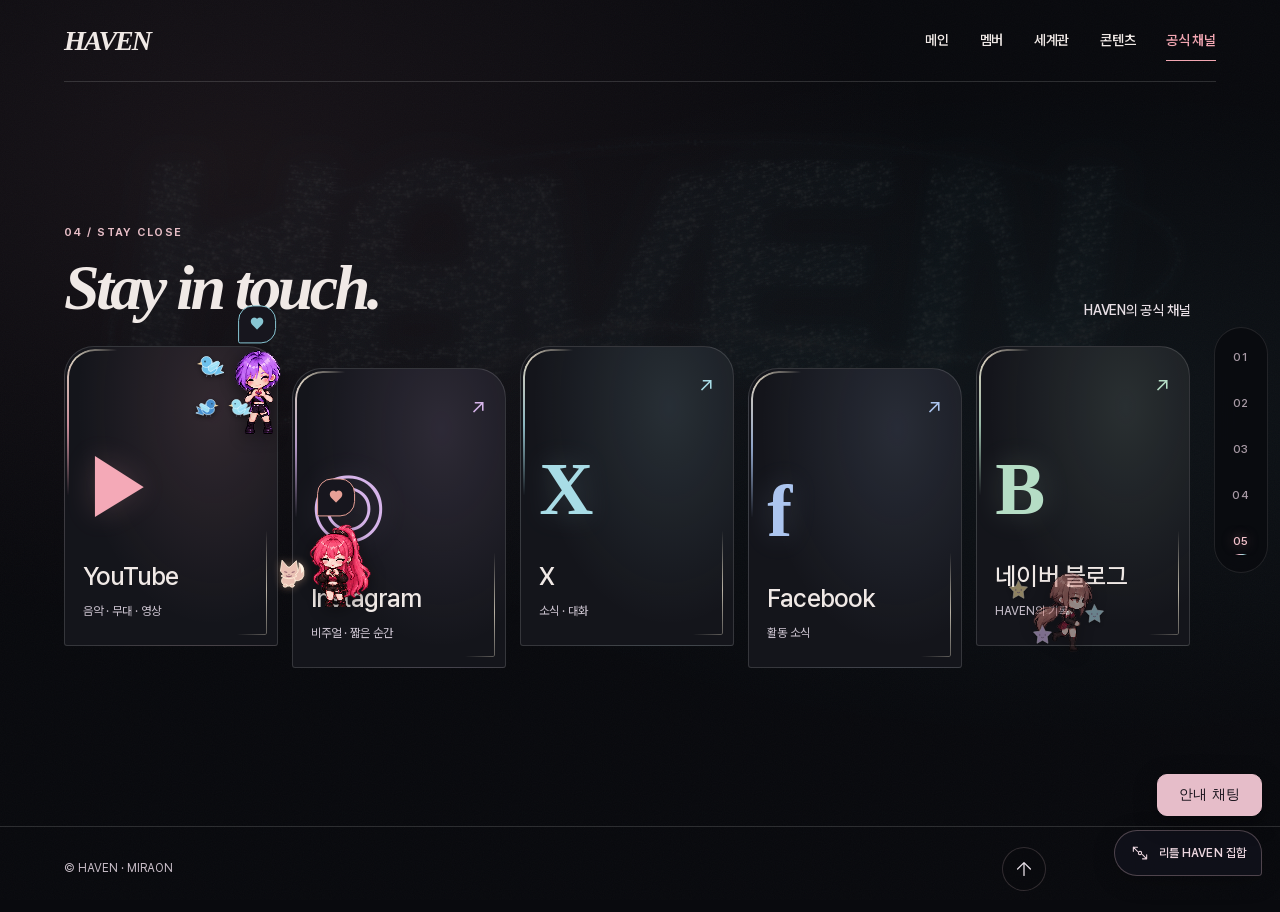
==== commit 47c07b66: "페이지별 구조화 데이터와 공유 메타데이터 보완 멤버·공식 채널을 CollectionPage와 실제 목록으로 연결하고 세계관을 AboutPage로 구분합니다. 그룹·사이트·페이지·탐" ====
--- a/channels.html
+++ b/channels.html
@@ -8,7 +8,7 @@
 <meta charset="utf-8"><meta name="viewport" content="width=device-width,initial-scale=1,viewport-fit=cover">
 <title>Official channels — HAVEN</title><meta name="description" content="HAVEN의 YouTube, Instagram, X, Facebook, 네이버 블로그 공식 채널.">
 <link rel="preload" href="assets/fonts/HAVEN-Sans-subset.woff2" as="font" type="font/woff2" crossorigin><link rel="canonical" href="https://freyrhyeon.github.io/HAVEN/channels.html"><meta property="og:url" content="https://freyrhyeon.github.io/HAVEN/channels.html"><meta property="og:type" content="website"><meta property="og:title" content="Official channels — HAVEN"><meta property="og:locale" content="ko_KR"><meta name="theme-color" content="#090a0e">
-<script type="application/ld+json">{"@context": "https://schema.org", "@graph": [{"@type": "MusicGroup", "@id": "https://freyrhyeon.github.io/HAVEN/#haven", "name": "HAVEN", "alternateName": "헤이븐", "description": "로엔·유리아·세린·리에라가 함께하는 4인 버추얼 그룹. 서로 다른 선택과 목소리를 음악과 무대로 펼칩니다.", "sameAs": ["https://www.youtube.com/@HAVEN-com", "https://www.instagram.com/haven.inst.official/", "https://x.com/HAVEN_xOfficial", "https://www.facebook.com/profile.php?id=61595231855620", "https://blog.naver.com/haven_official_"], "url": "https://freyrhyeon.github.io/HAVEN/"}, {"@type": "WebSite", "@id": "https://freyrhyeon.github.io/HAVEN/#website", "url": "https://freyrhyeon.github.io/HAVEN/", "name": "HAVEN", "inLanguage": "ko-KR"}, {"@type": "WebPage", "@id": "https://freyrhyeon.github.io/HAVEN/channels.html#webpage", "url": "https://freyrhyeon.github.io/HAVEN/channels.html", "name": "Official channels — HAVEN", "description": "HAVEN의 YouTube, Instagram, X, Facebook, 네이버 블로그 공식 채널.", "inLanguage": "ko-KR", "isPartOf": {"@id": "https://freyrhyeon.github.io/HAVEN/#website"}, "about": {"@id": "https://freyrhyeon.github.io/HAVEN/#haven"}}, {"@type": "BreadcrumbList", "itemListElement": [{"@type": "ListItem", "position": 1, "name": "HAVEN", "item": "https://freyrhyeon.github.io/HAVEN/"}, {"@type": "ListItem", "position": 2, "name": "공식 채널", "item": "https://freyrhyeon.github.io/HAVEN/channels.html"}]}]}</script><link rel="stylesheet" href="design.css?v=20261026-3"><script type="module" src="chatbot/widget.js?v=20261026-3"></script><link rel="expect" href="#page-end" blocking="render"><script>// 개별 HTML 주소를 유지하면서 내부 탐색은 같은 문서 안에서 이어 붙인다.
+<script type="application/ld+json">{"@context": "https://schema.org", "@graph": [{"@type": "MusicGroup", "@id": "https://freyrhyeon.github.io/HAVEN/#haven", "url": "https://freyrhyeon.github.io/HAVEN/", "name": "HAVEN", "alternateName": "헤이븐", "description": "로엔·유리아·세린·리에라가 함께하는 4인 버추얼 그룹 HAVEN.", "sameAs": ["https://www.youtube.com/@HAVEN-com", "https://www.instagram.com/haven.inst.official/", "https://x.com/HAVEN_xOfficial", "https://www.facebook.com/profile.php?id=61595231855620", "https://blog.naver.com/haven_official_"]}, {"@type": "WebSite", "@id": "https://freyrhyeon.github.io/HAVEN/#website", "url": "https://freyrhyeon.github.io/HAVEN/", "name": "HAVEN", "inLanguage": "ko-KR", "publisher": {"@id": "https://freyrhyeon.github.io/HAVEN/#haven"}}, {"@type": "CollectionPage", "@id": "https://freyrhyeon.github.io/HAVEN/channels.html#webpage", "url": "https://freyrhyeon.github.io/HAVEN/channels.html", "name": "Official channels — HAVEN", "description": "HAVEN의 YouTube, Instagram, X, Facebook, 네이버 블로그 공식 채널.", "inLanguage": "ko-KR", "isPartOf": {"@id": "https://freyrhyeon.github.io/HAVEN/#website"}, "about": {"@id": "https://freyrhyeon.github.io/HAVEN/#haven"}, "mainEntity": {"@id": "https://freyrhyeon.github.io/HAVEN/channels.html#official-channels"}, "breadcrumb": {"@id": "https://freyrhyeon.github.io/HAVEN/channels.html#breadcrumb"}}, {"@type": "ItemList", "@id": "https://freyrhyeon.github.io/HAVEN/channels.html#official-channels", "name": "HAVEN 공식 채널", "numberOfItems": 5, "itemListElement": [{"@type": "ListItem", "position": 1, "item": {"@type": "WebPage", "@id": "https://www.youtube.com/@HAVEN-com", "url": "https://www.youtube.com/@HAVEN-com", "name": "HAVEN YouTube 공식 채널", "about": {"@id": "https://freyrhyeon.github.io/HAVEN/#haven"}}}, {"@type": "ListItem", "position": 2, "item": {"@type": "WebPage", "@id": "https://www.instagram.com/haven.inst.official/", "url": "https://www.instagram.com/haven.inst.official/", "name": "HAVEN Instagram 공식 채널", "about": {"@id": "https://freyrhyeon.github.io/HAVEN/#haven"}}}, {"@type": "ListItem", "position": 3, "item": {"@type": "WebPage", "@id": "https://x.com/HAVEN_xOfficial", "url": "https://x.com/HAVEN_xOfficial", "name": "HAVEN X 공식 채널", "about": {"@id": "https://freyrhyeon.github.io/HAVEN/#haven"}}}, {"@type": "ListItem", "position": 4, "item": {"@type": "WebPage", "@id": "https://www.facebook.com/profile.php?id=61595231855620", "url": "https://www.facebook.com/profile.php?id=61595231855620", "name": "HAVEN Facebook 공식 채널", "about": {"@id": "https://freyrhyeon.github.io/HAVEN/#haven"}}}, {"@type": "ListItem", "position": 5, "item": {"@type": "WebPage", "@id": "https://blog.naver.com/haven_official_", "url": "https://blog.naver.com/haven_official_", "name": "HAVEN 네이버 블로그 공식 채널", "about": {"@id": "https://freyrhyeon.github.io/HAVEN/#haven"}}}]}, {"@type": "BreadcrumbList", "@id": "https://freyrhyeon.github.io/HAVEN/channels.html#breadcrumb", "itemListElement": [{"@type": "ListItem", "position": 1, "name": "HAVEN", "item": "https://freyrhyeon.github.io/HAVEN/"}, {"@type": "ListItem", "position": 2, "name": "공식 채널", "item": "https://freyrhyeon.github.io/HAVEN/channels.html"}]}]}</script><link rel="stylesheet" href="design.css?v=20261026-3"><script type="module" src="chatbot/widget.js?v=20261026-3"></script><link rel="expect" href="#page-end" blocking="render"><script>// 개별 HTML 주소를 유지하면서 내부 탐색은 같은 문서 안에서 이어 붙인다.
 ;(()=>{
  if(!['http:','https:'].includes(location.protocol)){window.HavenNavigate=value=>location.assign(value);return;}
  const root=document.documentElement,reduced=matchMedia('(prefers-reduced-motion: reduce)');
@@ -39,7 +39,7 @@
  async function primeImages(doc,url){await Promise.all(critical(doc).map(async img=>{const image=new Image();image.src=new URL(img.getAttribute('src'),url).href;try{await image.decode();}catch{}}));}
  function updateHead(doc){
   document.title=doc.title;
-  for(const selector of ['link[rel="canonical"]','meta[name="description"]','meta[property="og:url"]','meta[property="og:title"]','script[type="application/ld+json"]']){
+  for(const selector of ['link[rel="canonical"]','meta[name="description"]','meta[property="og:url"]','meta[property="og:title"]','meta[property="og:description"]','script[type="application/ld+json"]']){
    const incoming=doc.querySelector(selector),current=document.querySelector(selector);if(incoming&&current)current.replaceWith(document.importNode(incoming,true));
   }
  }
@@ -104,7 +104,7 @@
  addEventListener('popstate',event=>{if(samePage(currentUrl,location.href)){currentUrl=location.href;positionPage(new URL(location.href),event.state?.y||0);return;}navigate(location.href,{historyMode:'pop',savedY:event.state?.y||0});});
  addEventListener('DOMContentLoaded',()=>{history.replaceState({...history.state,havenPage:true,y:scrollY},'',location.href);history.scrollRestoration='manual';});
 })();
-</script></head><body data-theme="haven" data-page="channels"><!-- Google Tag Manager (noscript) -->
+</script><meta property="og:description" content="HAVEN의 YouTube, Instagram, X, Facebook, 네이버 블로그 공식 채널."></head><body data-theme="haven" data-page="channels"><!-- Google Tag Manager (noscript) -->
 <noscript><iframe src="https://www.googletagmanager.com/ns.html?id=GTM-NB4JPC3V"
 height="0" width="0" style="display:none;visibility:hidden"></iframe></noscript>
 <!-- End Google Tag Manager (noscript) -->
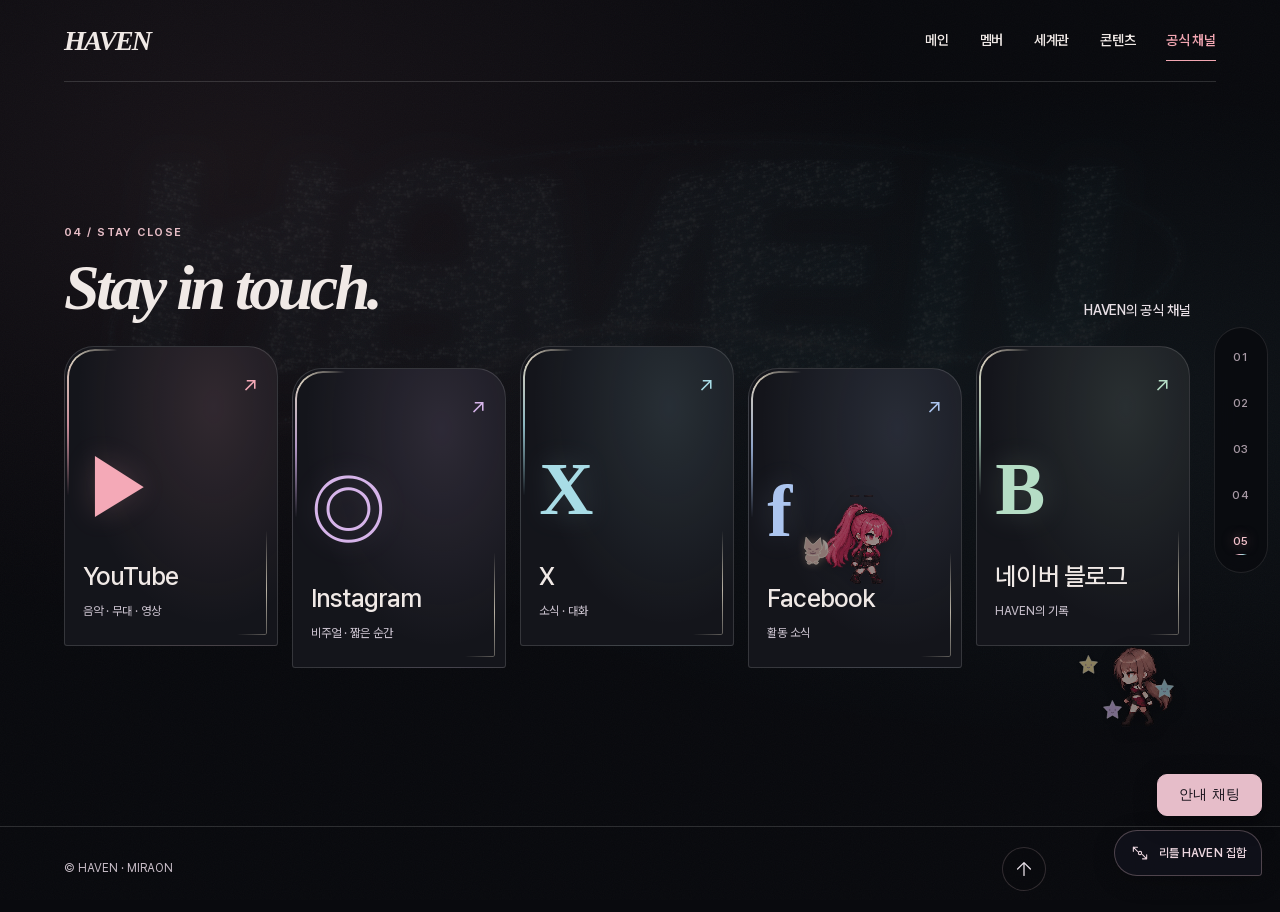
==== commit 3cdf1275: "리틀 HAVEN 멤버별 능력·동반자 상호작용 8종씩 추가 빛과 신수, 물과 새 세 형제, 염동력과 흰색·검은색 고양이, 별 정령의 32개 장면을 추가합니다. 시선·손짓·동반자 궤적" ====
--- a/channels.html
+++ b/channels.html
@@ -8,7 +8,7 @@
 <meta charset="utf-8"><meta name="viewport" content="width=device-width,initial-scale=1,viewport-fit=cover">
 <title>Official channels — HAVEN</title><meta name="description" content="HAVEN의 YouTube, Instagram, X, Facebook, 네이버 블로그 공식 채널.">
 <link rel="preload" href="assets/fonts/HAVEN-Sans-subset.woff2" as="font" type="font/woff2" crossorigin><link rel="canonical" href="https://freyrhyeon.github.io/HAVEN/channels.html"><meta property="og:url" content="https://freyrhyeon.github.io/HAVEN/channels.html"><meta property="og:type" content="website"><meta property="og:title" content="Official channels — HAVEN"><meta property="og:locale" content="ko_KR"><meta name="theme-color" content="#090a0e">
-<script type="application/ld+json">{"@context": "https://schema.org", "@graph": [{"@type": "MusicGroup", "@id": "https://freyrhyeon.github.io/HAVEN/#haven", "url": "https://freyrhyeon.github.io/HAVEN/", "name": "HAVEN", "alternateName": "헤이븐", "description": "로엔·유리아·세린·리에라가 함께하는 4인 버추얼 그룹 HAVEN.", "sameAs": ["https://www.youtube.com/@HAVEN-com", "https://www.instagram.com/haven.inst.official/", "https://x.com/HAVEN_xOfficial", "https://www.facebook.com/profile.php?id=61595231855620", "https://blog.naver.com/haven_official_"]}, {"@type": "WebSite", "@id": "https://freyrhyeon.github.io/HAVEN/#website", "url": "https://freyrhyeon.github.io/HAVEN/", "name": "HAVEN", "inLanguage": "ko-KR", "publisher": {"@id": "https://freyrhyeon.github.io/HAVEN/#haven"}}, {"@type": "CollectionPage", "@id": "https://freyrhyeon.github.io/HAVEN/channels.html#webpage", "url": "https://freyrhyeon.github.io/HAVEN/channels.html", "name": "Official channels — HAVEN", "description": "HAVEN의 YouTube, Instagram, X, Facebook, 네이버 블로그 공식 채널.", "inLanguage": "ko-KR", "isPartOf": {"@id": "https://freyrhyeon.github.io/HAVEN/#website"}, "about": {"@id": "https://freyrhyeon.github.io/HAVEN/#haven"}, "mainEntity": {"@id": "https://freyrhyeon.github.io/HAVEN/channels.html#official-channels"}, "breadcrumb": {"@id": "https://freyrhyeon.github.io/HAVEN/channels.html#breadcrumb"}}, {"@type": "ItemList", "@id": "https://freyrhyeon.github.io/HAVEN/channels.html#official-channels", "name": "HAVEN 공식 채널", "numberOfItems": 5, "itemListElement": [{"@type": "ListItem", "position": 1, "item": {"@type": "WebPage", "@id": "https://www.youtube.com/@HAVEN-com", "url": "https://www.youtube.com/@HAVEN-com", "name": "HAVEN YouTube 공식 채널", "about": {"@id": "https://freyrhyeon.github.io/HAVEN/#haven"}}}, {"@type": "ListItem", "position": 2, "item": {"@type": "WebPage", "@id": "https://www.instagram.com/haven.inst.official/", "url": "https://www.instagram.com/haven.inst.official/", "name": "HAVEN Instagram 공식 채널", "about": {"@id": "https://freyrhyeon.github.io/HAVEN/#haven"}}}, {"@type": "ListItem", "position": 3, "item": {"@type": "WebPage", "@id": "https://x.com/HAVEN_xOfficial", "url": "https://x.com/HAVEN_xOfficial", "name": "HAVEN X 공식 채널", "about": {"@id": "https://freyrhyeon.github.io/HAVEN/#haven"}}}, {"@type": "ListItem", "position": 4, "item": {"@type": "WebPage", "@id": "https://www.facebook.com/profile.php?id=61595231855620", "url": "https://www.facebook.com/profile.php?id=61595231855620", "name": "HAVEN Facebook 공식 채널", "about": {"@id": "https://freyrhyeon.github.io/HAVEN/#haven"}}}, {"@type": "ListItem", "position": 5, "item": {"@type": "WebPage", "@id": "https://blog.naver.com/haven_official_", "url": "https://blog.naver.com/haven_official_", "name": "HAVEN 네이버 블로그 공식 채널", "about": {"@id": "https://freyrhyeon.github.io/HAVEN/#haven"}}}]}, {"@type": "BreadcrumbList", "@id": "https://freyrhyeon.github.io/HAVEN/channels.html#breadcrumb", "itemListElement": [{"@type": "ListItem", "position": 1, "name": "HAVEN", "item": "https://freyrhyeon.github.io/HAVEN/"}, {"@type": "ListItem", "position": 2, "name": "공식 채널", "item": "https://freyrhyeon.github.io/HAVEN/channels.html"}]}]}</script><link rel="stylesheet" href="design.css?v=20261026-3"><script type="module" src="chatbot/widget.js?v=20261026-3"></script><link rel="expect" href="#page-end" blocking="render"><script>// 개별 HTML 주소를 유지하면서 내부 탐색은 같은 문서 안에서 이어 붙인다.
+<script type="application/ld+json">{"@context": "https://schema.org", "@graph": [{"@type": "MusicGroup", "@id": "https://freyrhyeon.github.io/HAVEN/#haven", "url": "https://freyrhyeon.github.io/HAVEN/", "name": "HAVEN", "alternateName": "헤이븐", "description": "로엔·유리아·세린·리에라가 함께하는 4인 버추얼 그룹 HAVEN.", "sameAs": ["https://www.youtube.com/@HAVEN-com", "https://www.instagram.com/haven.inst.official/", "https://x.com/HAVEN_xOfficial", "https://www.facebook.com/profile.php?id=61595231855620", "https://blog.naver.com/haven_official_"]}, {"@type": "WebSite", "@id": "https://freyrhyeon.github.io/HAVEN/#website", "url": "https://freyrhyeon.github.io/HAVEN/", "name": "HAVEN", "inLanguage": "ko-KR", "publisher": {"@id": "https://freyrhyeon.github.io/HAVEN/#haven"}}, {"@type": "CollectionPage", "@id": "https://freyrhyeon.github.io/HAVEN/channels.html#webpage", "url": "https://freyrhyeon.github.io/HAVEN/channels.html", "name": "Official channels — HAVEN", "description": "HAVEN의 YouTube, Instagram, X, Facebook, 네이버 블로그 공식 채널.", "inLanguage": "ko-KR", "isPartOf": {"@id": "https://freyrhyeon.github.io/HAVEN/#website"}, "about": {"@id": "https://freyrhyeon.github.io/HAVEN/#haven"}, "mainEntity": {"@id": "https://freyrhyeon.github.io/HAVEN/channels.html#official-channels"}, "breadcrumb": {"@id": "https://freyrhyeon.github.io/HAVEN/channels.html#breadcrumb"}}, {"@type": "ItemList", "@id": "https://freyrhyeon.github.io/HAVEN/channels.html#official-channels", "name": "HAVEN 공식 채널", "numberOfItems": 5, "itemListElement": [{"@type": "ListItem", "position": 1, "item": {"@type": "WebPage", "@id": "https://www.youtube.com/@HAVEN-com", "url": "https://www.youtube.com/@HAVEN-com", "name": "HAVEN YouTube 공식 채널", "about": {"@id": "https://freyrhyeon.github.io/HAVEN/#haven"}}}, {"@type": "ListItem", "position": 2, "item": {"@type": "WebPage", "@id": "https://www.instagram.com/haven.inst.official/", "url": "https://www.instagram.com/haven.inst.official/", "name": "HAVEN Instagram 공식 채널", "about": {"@id": "https://freyrhyeon.github.io/HAVEN/#haven"}}}, {"@type": "ListItem", "position": 3, "item": {"@type": "WebPage", "@id": "https://x.com/HAVEN_xOfficial", "url": "https://x.com/HAVEN_xOfficial", "name": "HAVEN X 공식 채널", "about": {"@id": "https://freyrhyeon.github.io/HAVEN/#haven"}}}, {"@type": "ListItem", "position": 4, "item": {"@type": "WebPage", "@id": "https://www.facebook.com/profile.php?id=61595231855620", "url": "https://www.facebook.com/profile.php?id=61595231855620", "name": "HAVEN Facebook 공식 채널", "about": {"@id": "https://freyrhyeon.github.io/HAVEN/#haven"}}}, {"@type": "ListItem", "position": 5, "item": {"@type": "WebPage", "@id": "https://blog.naver.com/haven_official_", "url": "https://blog.naver.com/haven_official_", "name": "HAVEN 네이버 블로그 공식 채널", "about": {"@id": "https://freyrhyeon.github.io/HAVEN/#haven"}}}]}, {"@type": "BreadcrumbList", "@id": "https://freyrhyeon.github.io/HAVEN/channels.html#breadcrumb", "itemListElement": [{"@type": "ListItem", "position": 1, "name": "HAVEN", "item": "https://freyrhyeon.github.io/HAVEN/"}, {"@type": "ListItem", "position": 2, "name": "공식 채널", "item": "https://freyrhyeon.github.io/HAVEN/channels.html"}]}]}</script><link rel="stylesheet" href="design.css?v=20261026-4"><script type="module" src="chatbot/widget.js?v=20261026-3"></script><meta property="og:description" content="HAVEN의 YouTube, Instagram, X, Facebook, 네이버 블로그 공식 채널."><link rel="expect" href="#page-end" blocking="render"><script>// 개별 HTML 주소를 유지하면서 내부 탐색은 같은 문서 안에서 이어 붙인다.
 ;(()=>{
  if(!['http:','https:'].includes(location.protocol)){window.HavenNavigate=value=>location.assign(value);return;}
  const root=document.documentElement,reduced=matchMedia('(prefers-reduced-motion: reduce)');
@@ -104,7 +104,7 @@
  addEventListener('popstate',event=>{if(samePage(currentUrl,location.href)){currentUrl=location.href;positionPage(new URL(location.href),event.state?.y||0);return;}navigate(location.href,{historyMode:'pop',savedY:event.state?.y||0});});
  addEventListener('DOMContentLoaded',()=>{history.replaceState({...history.state,havenPage:true,y:scrollY},'',location.href);history.scrollRestoration='manual';});
 })();
-</script><meta property="og:description" content="HAVEN의 YouTube, Instagram, X, Facebook, 네이버 블로그 공식 채널."></head><body data-theme="haven" data-page="channels"><!-- Google Tag Manager (noscript) -->
+</script></head><body data-theme="haven" data-page="channels"><!-- Google Tag Manager (noscript) -->
 <noscript><iframe src="https://www.googletagmanager.com/ns.html?id=GTM-NB4JPC3V"
 height="0" width="0" style="display:none;visibility:hidden"></iframe></noscript>
 <!-- End Google Tag Manager (noscript) -->
@@ -119,4 +119,4 @@
 <dialog id="profile-dialog" aria-labelledby="profile-title"><button class="close" aria-label="멤버 소개 닫기">×</button><div class="profile-layout"><div class="profile-visual"><img class="profile-photo" alt="" width="960" height="1200"></div><div class="profile-copy"><span class="eyebrow">HAVEN / Member</span><h2 id="profile-title"></h2><div class="ko-name"></div><p class="identity"></p><p class="power"></p><div class="profile-reader" hidden><div class="profile-topics" role="group" aria-label="궁금한 소개 선택"></div><article class="profile-article" id="profile-article" tabindex="0" aria-label="멤버 소개 본문"></article></div><details><summary>세계관과 능력</summary><p class="story"></p></details></div></div></dialog>
 <dialog id="channel-dialog" aria-labelledby="channel-title"><button class="close" aria-label="채널 소개 닫기">×</button><div class="channel-viewer"><div class="channel-dialog-art" aria-hidden="true"><span class="channel-dialog-symbol"></span></div><div class="channel-dialog-copy"><span class="eyebrow">HAVEN / Official channel</span><h2 id="channel-title"></h2><p class="channel-dialog-description"></p><a class="btn primary channel-visit" target="_blank" rel="noopener noreferrer">공식 채널로 이동 <span aria-hidden="true">↗</span></a></div></div><div class="channel-viewer-nav"><button class="channel-prev" aria-label="이전 채널">←</button><span class="channel-counter" aria-live="polite"></span><button class="channel-next" aria-label="다음 채널">→</button></div></dialog>
 
-<script>window.HAVEN_MEMBERS=[{"id": "loen", "name": "Loen", "ko": "로엔", "age": 19, "color": "#e7a096", "emote": "♡", "identity": "부드러운 말투 속 또렷한 생각, 편해질수록 드러나는 장난기. 함께할 방향을 먼저 잡는 HAVEN의 리더예요.", "story": "어린 나이에 가문을 맡으며 책임을 배웠어요. 로즈골드 빛은 광속으로 움직이며 로엔의 의지에 따라 반응해요.", "power": "자신의 의지에 따라 움직이는 로즈골드 빛을 다뤄요.", "portrait": "assets/loen-portrait.webp", "hoverPortrait": "assets/loen-portrait-hover.webp", "atlas": "assets/loen-sprite.png", "frames": [{"x": 0, "y": 0, "w": 192, "h": 192}, {"x": 192, "y": 0, "w": 192, "h": 192}, {"x": 384, "y": 0, "w": 192, "h": 192}, {"x": 576, "y": 0, "w": 192, "h": 192}, {"x": 768, "y": 0, "w": 192, "h": 192}, {"x": 960, "y": 0, "w": 192, "h": 192}, {"x": 1152, "y": 0, "w": 192, "h": 192}, {"x": 1344, "y": 0, "w": 192, "h": 192}], "extraAtlas": "assets/loen-reactions.png", "extraFrames": {"drag": [{"x": 0, "y": 0, "w": 192, "h": 192}, {"x": 192, "y": 0, "w": 192, "h": 192}, {"x": 384, "y": 0, "w": 192, "h": 192}, {"x": 576, "y": 0, "w": 192, "h": 192}]}, "poseAtlas": "assets/loen-poses-v3.png", "poseFrames": [{"x": 0, "y": 0, "w": 192, "h": 192, "dx": 0, "dy": 0, "dw": 192, "dh": 192}, {"x": 192, "y": 0, "w": 192, "h": 192, "dx": 0, "dy": 0, "dw": 192, "dh": 192}, {"x": 384, "y": 0, "w": 192, "h": 192, "dx": 0, "dy": 0, "dw": 192, "dh": 192}, {"x": 576, "y": 0, "w": 192, "h": 192, "dx": 0, "dy": 0, "dw": 192, "dh": 192}, {"x": 0, "y": 192, "w": 192, "h": 192, "dx": 0, "dy": 0, "dw": 192, "dh": 192}, {"x": 192, "y": 192, "w": 192, "h": 192, "dx": 0, "dy": 0, "dw": 192, "dh": 192}, {"x": 384, "y": 192, "w": 192, "h": 192, "dx": 0, "dy": 0, "dw": 192, "dh": 192}, {"x": 576, "y": 192, "w": 192, "h": 192, "dx": 0, "dy": 0, "dw": 192, "dh": 192}, {"x": 0, "y": 384, "w": 192, "h": 192, "dx": 0, "dy": 0, "dw": 192, "dh": 192}, {"x": 192, "y": 384, "w": 192, "h": 192, "dx": 0, "dy": 0, "dw": 192, "dh": 192}, {"x": 384, "y": 384, "w": 192, "h": 192, "dx": 0, "dy": 0, "dw": 192, "dh": 192}, {"x": 576, "y": 384, "w": 192, "h": 192, "dx": 0, "dy": 0, "dw": 192, "dh": 192}, {"x": 0, "y": 576, "w": 192, "h": 192, "dx": 0, "dy": 0, "dw": 192, "dh": 192}, {"x": 192, "y": 576, "w": 192, "h": 192, "dx": 0, "dy": 0, "dw": 192, "dh": 192}, {"x": 384, "y": 576, "w": 192, "h": 192, "dx": 0, "dy": 0, "dw": 192, "dh": 192}, {"x": 576, "y": 576, "w": 192, "h": 192, "dx": 0, "dy": 0, "dw": 192, "dh": 192}]}, {"id": "yuria", "name": "Yuria", "ko": "유리아", "age": 21, "color": "#88c6d3", "emote": "!", "identity": "밝고 적극적인 HAVEN의 맏언니. 궁금한 건 직접 묻고, 먼저 다가가 함께 움직여요.", "story": "마탑 수장의 딸이에요. 물을 특히 자유롭게 다루며, 다른 원소도 제어할 수 있어요.", "power": "물에 특화된 원소 제어가 특기예요.", "portrait": "assets/yuria-portrait.webp", "hoverPortrait": "assets/yuria-portrait-hover.webp", "atlas": "assets/yuria-sprite.png", "frames": [{"x": 0, "y": 0, "w": 192, "h": 192}, {"x": 192, "y": 0, "w": 192, "h": 192}, {"x": 384, "y": 0, "w": 192, "h": 192}, {"x": 576, "y": 0, "w": 192, "h": 192}, {"x": 768, "y": 0, "w": 192, "h": 192}, {"x": 960, "y": 0, "w": 192, "h": 192}, {"x": 1152, "y": 0, "w": 192, "h": 192}, {"x": 1344, "y": 0, "w": 192, "h": 192}], "extraAtlas": "assets/yuria-reactions.png", "extraFrames": {"drag": [{"x": 0, "y": 0, "w": 192, "h": 192}, {"x": 192, "y": 0, "w": 192, "h": 192}, {"x": 384, "y": 0, "w": 192, "h": 192}, {"x": 576, "y": 0, "w": 192, "h": 192}]}, "poseAtlas": "assets/yuria-poses-v3.png", "poseFrames": [{"x": 0, "y": 0, "w": 192, "h": 192, "dx": 0, "dy": 0, "dw": 192, "dh": 192}, {"x": 192, "y": 0, "w": 192, "h": 192, "dx": 0, "dy": 0, "dw": 192, "dh": 192}, {"x": 384, "y": 0, "w": 192, "h": 192, "dx": 0, "dy": 0, "dw": 192, "dh": 192}, {"x": 576, "y": 0, "w": 192, "h": 192, "dx": 0, "dy": 0, "dw": 192, "dh": 192}, {"x": 0, "y": 192, "w": 192, "h": 192, "dx": 0, "dy": 0, "dw": 192, "dh": 192}, {"x": 192, "y": 192, "w": 192, "h": 192, "dx": 0, "dy": 0, "dw": 192, "dh": 192}, {"x": 384, "y": 192, "w": 192, "h": 192, "dx": 0, "dy": 0, "dw": 192, "dh": 192}, {"x": 576, "y": 192, "w": 192, "h": 192, "dx": 0, "dy": 0, "dw": 192, "dh": 192}, {"x": 0, "y": 384, "w": 192, "h": 192, "dx": 0, "dy": 0, "dw": 192, "dh": 192}, {"x": 192, "y": 384, "w": 192, "h": 192, "dx": 0, "dy": 0, "dw": 192, "dh": 192}, {"x": 384, "y": 384, "w": 192, "h": 192, "dx": 0, "dy": 0, "dw": 192, "dh": 192}, {"x": 576, "y": 384, "w": 192, "h": 192, "dx": 0, "dy": 0, "dw": 192, "dh": 192}, {"x": 0, "y": 576, "w": 192, "h": 192, "dx": 0, "dy": 0, "dw": 192, "dh": 192}, {"x": 192, "y": 576, "w": 192, "h": 192, "dx": 0, "dy": 0, "dw": 192, "dh": 192}, {"x": 384, "y": 576, "w": 192, "h": 192, "dx": 0, "dy": 0, "dw": 192, "dh": 192}, {"x": 576, "y": 576, "w": 192, "h": 192, "dx": 0, "dy": 0, "dw": 192, "dh": 192}]}, {"id": "serian", "name": "Serin", "ko": "세린", "age": 19, "color": "#c76578", "emote": "✦", "identity": "침착함과 책임감, 조용한 분위기 안의 은근한 장난기. 무대에서는 나른하고 새침한 표현을 보여줘요.", "story": "뇌가 계속 성장하며 염동력에 특화된 능력을 갖게 되었어요. 생각의 힘으로 사물을 움직여요.", "power": "염동력으로 사물을 자유롭게 움직여요.", "portrait": "assets/serian-portrait.webp", "hoverPortrait": "assets/serian-portrait-hover.webp", "atlas": "assets/serian-sprite.png", "frames": [{"x": 0, "y": 0, "w": 192, "h": 192}, {"x": 192, "y": 0, "w": 192, "h": 192}, {"x": 384, "y": 0, "w": 192, "h": 192}, {"x": 576, "y": 0, "w": 192, "h": 192}, {"x": 768, "y": 0, "w": 192, "h": 192}, {"x": 960, "y": 0, "w": 192, "h": 192}, {"x": 1152, "y": 0, "w": 192, "h": 192}, {"x": 1344, "y": 0, "w": 192, "h": 192}], "extraAtlas": "assets/serian-reactions.png", "extraFrames": {"drag": [{"x": 0, "y": 0, "w": 192, "h": 192}, {"x": 192, "y": 0, "w": 192, "h": 192}, {"x": 384, "y": 0, "w": 192, "h": 192}, {"x": 576, "y": 0, "w": 192, "h": 192}]}, "poseAtlas": "assets/serian-poses-v3.png", "poseFrames": [{"x": 0, "y": 0, "w": 192, "h": 192, "dx": 0, "dy": 0, "dw": 192, "dh": 192}, {"x": 192, "y": 0, "w": 192, "h": 192, "dx": 0, "dy": 0, "dw": 192, "dh": 192}, {"x": 384, "y": 0, "w": 192, "h": 192, "dx": 0, "dy": 0, "dw": 192, "dh": 192}, {"x": 576, "y": 0, "w": 192, "h": 192, "dx": 0, "dy": 0, "dw": 192, "dh": 192}, {"x": 0, "y": 192, "w": 192, "h": 192, "dx": 0, "dy": 0, "dw": 192, "dh": 192}, {"x": 192, "y": 192, "w": 192, "h": 192, "dx": 0, "dy": 0, "dw": 192, "dh": 192}, {"x": 384, "y": 192, "w": 192, "h": 192, "dx": 0, "dy": 0, "dw": 192, "dh": 192}, {"x": 576, "y": 192, "w": 192, "h": 192, "dx": 0, "dy": 0, "dw": 192, "dh": 192}, {"x": 0, "y": 384, "w": 192, "h": 192, "dx": 0, "dy": 0, "dw": 192, "dh": 192}, {"x": 192, "y": 384, "w": 192, "h": 192, "dx": 0, "dy": 0, "dw": 192, "dh": 192}, {"x": 384, "y": 384, "w": 192, "h": 192, "dx": 0, "dy": 0, "dw": 192, "dh": 192}, {"x": 576, "y": 384, "w": 192, "h": 192, "dx": 0, "dy": 0, "dw": 192, "dh": 192}, {"x": 0, "y": 576, "w": 192, "h": 192, "dx": 0, "dy": 0, "dw": 192, "dh": 192}, {"x": 192, "y": 576, "w": 192, "h": 192, "dx": 0, "dy": 0, "dw": 192, "dh": 192}, {"x": 384, "y": 576, "w": 192, "h": 192, "dx": 0, "dy": 0, "dw": 192, "dh": 192}, {"x": 576, "y": 576, "w": 192, "h": 192, "dx": 0, "dy": 0, "dw": 192, "dh": 192}]}, {"id": "riela", "name": "Riera", "ko": "리에라", "age": 18, "color": "#d0beb0", "emote": "✧", "identity": "몽환적인 인상과 은근한 미소, 자기 취향이 또렷한 막내. 무대에서는 여유로운 태도와 랩으로 자신을 표현해요.", "story": "리에라의 별들은 저마다 의지가 있어요. 별빛마다 서로 다른 흐름을 지니고 있어요.", "power": "저마다 의지를 지닌 다양한 별빛을 다뤄요.", "portrait": "assets/riela-portrait.webp", "hoverPortrait": "assets/riela-portrait-hover.webp", "atlas": "assets/riela-sprite.png", "frames": [{"x": 0, "y": 0, "w": 192, "h": 192}, {"x": 192, "y": 0, "w": 192, "h": 192}, {"x": 384, "y": 0, "w": 192, "h": 192}, {"x": 576, "y": 0, "w": 192, "h": 192}, {"x": 768, "y": 0, "w": 192, "h": 192}, {"x": 960, "y": 0, "w": 192, "h": 192}, {"x": 1152, "y": 0, "w": 192, "h": 192}, {"x": 1344, "y": 0, "w": 192, "h": 192}], "extraAtlas": "assets/riela-reactions.png", "extraFrames": {"drag": [{"x": 0, "y": 0, "w": 192, "h": 192}, {"x": 192, "y": 0, "w": 192, "h": 192}, {"x": 384, "y": 0, "w": 192, "h": 192}, {"x": 576, "y": 0, "w": 192, "h": 192}], "chase": [{"x": 0, "y": 192, "w": 192, "h": 192}, {"x": 192, "y": 192, "w": 192, "h": 192}, {"x": 384, "y": 192, "w": 192, "h": 192}, {"x": 576, "y": 192, "w": 192, "h": 192}]}, "poseAtlas": "assets/riela-poses-v3.png", "poseFrames": [{"x": 0, "y": 0, "w": 192, "h": 192, "dx": 0, "dy": 0, "dw": 192, "dh": 192}, {"x": 192, "y": 0, "w": 192, "h": 192, "dx": 0, "dy": 0, "dw": 192, "dh": 192}, {"x": 384, "y": 0, "w": 192, "h": 192, "dx": 0, "dy": 0, "dw": 192, "dh": 192}, {"x": 576, "y": 0, "w": 192, "h": 192, "dx": 0, "dy": 0, "dw": 192, "dh": 192}, {"x": 0, "y": 192, "w": 192, "h": 192, "dx": 0, "dy": 0, "dw": 192, "dh": 192}, {"x": 192, "y": 192, "w": 192, "h": 192, "dx": 0, "dy": 0, "dw": 192, "dh": 192}, {"x": 384, "y": 192, "w": 192, "h": 192, "dx": 0, "dy": 0, "dw": 192, "dh": 192}, {"x": 576, "y": 192, "w": 192, "h": 192, "dx": 0, "dy": 0, "dw": 192, "dh": 192}, {"x": 0, "y": 384, "w": 192, "h": 192, "dx": 0, "dy": 0, "dw": 192, "dh": 192}, {"x": 192, "y": 384, "w": 192, "h": 192, "dx": 0, "dy": 0, "dw": 192, "dh": 192}, {"x": 384, "y": 384, "w": 192, "h": 192, "dx": 0, "dy": 0, "dw": 192, "dh": 192}, {"x": 576, "y": 384, "w": 192, "h": 192, "dx": 0, "dy": 0, "dw": 192, "dh": 192}, {"x": 0, "y": 576, "w": 192, "h": 192, "dx": 0, "dy": 0, "dw": 192, "dh": 192}, {"x": 192, "y": 576, "w": 192, "h": 192, "dx": 0, "dy": 0, "dw": 192, "dh": 192}, {"x": 384, "y": 576, "w": 192, "h": 192, "dx": 0, "dy": 0, "dw": 192, "dh": 192}, {"x": 576, "y": 576, "w": 192, "h": 192, "dx": 0, "dy": 0, "dw": 192, "dh": 192}]}];window.HAVEN_THEMES=[{"id": "crest", "title": "레이저 크레스트", "mood": "로즈빛 테일러링", "note": "날카로운 획, 차분한 여백, 로즈골드의 온기.", "color": "#f2a6b2", "accent": "#94ccd2", "bg": "#090a0e", "font": "Georgia", "radius": "3px", "logo": "assets/typography-01.webp"}, {"id": "pulse", "title": "포톤 펄스", "mood": "부드러운 청록의 리듬", "note": "입자의 밀도와 둥근 버튼. 가볍게 번지는 청록빛.", "color": "#9cdae1", "accent": "#efb4b2", "bg": "#081315", "font": "Arial", "radius": "32px", "logo": "assets/typography-02.webp"}, {"id": "impact", "title": "레이저 임팩트", "mood": "강한 붉은 잔광", "note": "굵은 사선, 선명한 대비, 단단하게 끊은 모서리.", "color": "#fb869b", "accent": "#f0d4c6", "bg": "#13090f", "font": "Arial", "radius": "0px", "logo": "assets/typography-03.webp"}, {"id": "signature", "title": "라이트 시그니처", "mood": "빛으로 쓴 서명", "note": "유연한 곡선과 샴페인빛. 여백을 길게 남기는 장면.", "color": "#ebc4aa", "accent": "#c49ba8", "bg": "#100d10", "font": "Georgia", "radius": "22px", "logo": "assets/typography-04.webp"}, {"id": "core", "title": "포톤 코어", "mood": "입자의 질감", "note": "은은한 실버 입자와 따뜻한 중간색. 절제된 광택.", "color": "#d6d0bf", "accent": "#a4c9c9", "bg": "#111211", "font": "Georgia", "radius": "2px", "logo": "assets/typography-05.webp"}, {"id": "beam", "title": "빔 스트럭처", "mood": "정교한 빛의 구조", "note": "수직의 힘과 가는 선. 냉정한 청록에 부드러운 잔광.", "color": "#8cdeec", "accent": "#e0afb9", "bg": "#080e16", "font": "Georgia", "radius": "0px", "logo": "assets/typography-06.webp"}, {"id": "flow", "title": "파티클 플로우", "mood": "유연하게 흐르는 입자", "note": "흐르는 곡선, 푸른 공기, 넓게 열린 둥근 여백.", "color": "#9fd4d5", "accent": "#d7acbc", "bg": "#071112", "font": "Arial", "radius": "30px", "logo": "assets/typography-07.webp"}, {"id": "signal", "title": "레이저 시그널", "mood": "두 빛의 패션 에디토리얼", "note": "분홍과 청록의 교차. 분할된 제목과 대담한 버튼.", "color": "#f2aabb", "accent": "#91d4d9", "bg": "#100b14", "font": "Arial", "radius": "0px", "logo": "assets/typography-08.webp"}];window.HAVEN_CHANNELS=[{"id": "0", "name": "YouTube", "description": "음악 · 무대 · 영상", "url": "https://www.youtube.com/@HAVEN-com", "color": "#f4a9b7", "symbol": "▶"}, {"id": "1", "name": "Instagram", "description": "비주얼 · 짧은 순간", "url": "https://www.instagram.com/haven.inst.official/", "color": "#d6b4e9", "symbol": "◎"}, {"id": "2", "name": "X", "description": "소식 · 대화", "url": "https://x.com/HAVEN_xOfficial", "color": "#a8dce6", "symbol": "X"}, {"id": "3", "name": "Facebook", "description": "활동 소식", "url": "https://www.facebook.com/profile.php?id=61595231855620", "color": "#acc5ef", "symbol": "f"}, {"id": "4", "name": "네이버 블로그", "description": "HAVEN의 기록", "url": "https://blog.naver.com/haven_official_", "color": "#b5ddc5", "symbol": "B"}];</script><script>window.HAVEN_WORLD_DETAILS={"loen": "로즈골드 빛은 광속으로 움직이며, 로엔의 의지에 따라 반응해요.", "yuria": "물을 특히 자유롭게 다루고, 다른 원소도 제어할 수 있어요.", "serian": "뇌의 성장이 멈추지 않아 염동력에 특화된 발전을 이룬 멤버예요.", "riela": "다양한 별빛을 다뤄요. 별들은 저마다 의지를 지니고 있어요."};</script><script src="app.js?v=20261026-3" defer blocking="render"></script></body></html>+<script>window.HAVEN_MEMBERS=[{"id": "loen", "name": "Loen", "ko": "로엔", "age": 19, "color": "#e7a096", "emote": "♡", "identity": "부드러운 말투 속 또렷한 생각, 편해질수록 드러나는 장난기. 함께할 방향을 먼저 잡는 HAVEN의 리더예요.", "story": "어린 나이에 가문을 맡으며 책임을 배웠어요. 로즈골드 빛은 광속으로 움직이며 로엔의 의지에 따라 반응해요.", "power": "자신의 의지에 따라 움직이는 로즈골드 빛을 다뤄요.", "portrait": "assets/loen-portrait.webp", "hoverPortrait": "assets/loen-portrait-hover.webp", "atlas": "assets/loen-sprite.png", "frames": [{"x": 0, "y": 0, "w": 192, "h": 192}, {"x": 192, "y": 0, "w": 192, "h": 192}, {"x": 384, "y": 0, "w": 192, "h": 192}, {"x": 576, "y": 0, "w": 192, "h": 192}, {"x": 768, "y": 0, "w": 192, "h": 192}, {"x": 960, "y": 0, "w": 192, "h": 192}, {"x": 1152, "y": 0, "w": 192, "h": 192}, {"x": 1344, "y": 0, "w": 192, "h": 192}], "extraAtlas": "assets/loen-reactions.png", "extraFrames": {"drag": [{"x": 0, "y": 0, "w": 192, "h": 192}, {"x": 192, "y": 0, "w": 192, "h": 192}, {"x": 384, "y": 0, "w": 192, "h": 192}, {"x": 576, "y": 0, "w": 192, "h": 192}]}, "poseAtlas": "assets/loen-poses-v3.png", "poseFrames": [{"x": 0, "y": 0, "w": 192, "h": 192, "dx": 0, "dy": 0, "dw": 192, "dh": 192}, {"x": 192, "y": 0, "w": 192, "h": 192, "dx": 0, "dy": 0, "dw": 192, "dh": 192}, {"x": 384, "y": 0, "w": 192, "h": 192, "dx": 0, "dy": 0, "dw": 192, "dh": 192}, {"x": 576, "y": 0, "w": 192, "h": 192, "dx": 0, "dy": 0, "dw": 192, "dh": 192}, {"x": 0, "y": 192, "w": 192, "h": 192, "dx": 0, "dy": 0, "dw": 192, "dh": 192}, {"x": 192, "y": 192, "w": 192, "h": 192, "dx": 0, "dy": 0, "dw": 192, "dh": 192}, {"x": 384, "y": 192, "w": 192, "h": 192, "dx": 0, "dy": 0, "dw": 192, "dh": 192}, {"x": 576, "y": 192, "w": 192, "h": 192, "dx": 0, "dy": 0, "dw": 192, "dh": 192}, {"x": 0, "y": 384, "w": 192, "h": 192, "dx": 0, "dy": 0, "dw": 192, "dh": 192}, {"x": 192, "y": 384, "w": 192, "h": 192, "dx": 0, "dy": 0, "dw": 192, "dh": 192}, {"x": 384, "y": 384, "w": 192, "h": 192, "dx": 0, "dy": 0, "dw": 192, "dh": 192}, {"x": 576, "y": 384, "w": 192, "h": 192, "dx": 0, "dy": 0, "dw": 192, "dh": 192}, {"x": 0, "y": 576, "w": 192, "h": 192, "dx": 0, "dy": 0, "dw": 192, "dh": 192}, {"x": 192, "y": 576, "w": 192, "h": 192, "dx": 0, "dy": 0, "dw": 192, "dh": 192}, {"x": 384, "y": 576, "w": 192, "h": 192, "dx": 0, "dy": 0, "dw": 192, "dh": 192}, {"x": 576, "y": 576, "w": 192, "h": 192, "dx": 0, "dy": 0, "dw": 192, "dh": 192}]}, {"id": "yuria", "name": "Yuria", "ko": "유리아", "age": 21, "color": "#88c6d3", "emote": "!", "identity": "밝고 적극적인 HAVEN의 맏언니. 궁금한 건 직접 묻고, 먼저 다가가 함께 움직여요.", "story": "마탑 수장의 딸이에요. 물을 특히 자유롭게 다루며, 다른 원소도 제어할 수 있어요.", "power": "물에 특화된 원소 제어가 특기예요.", "portrait": "assets/yuria-portrait.webp", "hoverPortrait": "assets/yuria-portrait-hover.webp", "atlas": "assets/yuria-sprite.png", "frames": [{"x": 0, "y": 0, "w": 192, "h": 192}, {"x": 192, "y": 0, "w": 192, "h": 192}, {"x": 384, "y": 0, "w": 192, "h": 192}, {"x": 576, "y": 0, "w": 192, "h": 192}, {"x": 768, "y": 0, "w": 192, "h": 192}, {"x": 960, "y": 0, "w": 192, "h": 192}, {"x": 1152, "y": 0, "w": 192, "h": 192}, {"x": 1344, "y": 0, "w": 192, "h": 192}], "extraAtlas": "assets/yuria-reactions.png", "extraFrames": {"drag": [{"x": 0, "y": 0, "w": 192, "h": 192}, {"x": 192, "y": 0, "w": 192, "h": 192}, {"x": 384, "y": 0, "w": 192, "h": 192}, {"x": 576, "y": 0, "w": 192, "h": 192}]}, "poseAtlas": "assets/yuria-poses-v3.png", "poseFrames": [{"x": 0, "y": 0, "w": 192, "h": 192, "dx": 0, "dy": 0, "dw": 192, "dh": 192}, {"x": 192, "y": 0, "w": 192, "h": 192, "dx": 0, "dy": 0, "dw": 192, "dh": 192}, {"x": 384, "y": 0, "w": 192, "h": 192, "dx": 0, "dy": 0, "dw": 192, "dh": 192}, {"x": 576, "y": 0, "w": 192, "h": 192, "dx": 0, "dy": 0, "dw": 192, "dh": 192}, {"x": 0, "y": 192, "w": 192, "h": 192, "dx": 0, "dy": 0, "dw": 192, "dh": 192}, {"x": 192, "y": 192, "w": 192, "h": 192, "dx": 0, "dy": 0, "dw": 192, "dh": 192}, {"x": 384, "y": 192, "w": 192, "h": 192, "dx": 0, "dy": 0, "dw": 192, "dh": 192}, {"x": 576, "y": 192, "w": 192, "h": 192, "dx": 0, "dy": 0, "dw": 192, "dh": 192}, {"x": 0, "y": 384, "w": 192, "h": 192, "dx": 0, "dy": 0, "dw": 192, "dh": 192}, {"x": 192, "y": 384, "w": 192, "h": 192, "dx": 0, "dy": 0, "dw": 192, "dh": 192}, {"x": 384, "y": 384, "w": 192, "h": 192, "dx": 0, "dy": 0, "dw": 192, "dh": 192}, {"x": 576, "y": 384, "w": 192, "h": 192, "dx": 0, "dy": 0, "dw": 192, "dh": 192}, {"x": 0, "y": 576, "w": 192, "h": 192, "dx": 0, "dy": 0, "dw": 192, "dh": 192}, {"x": 192, "y": 576, "w": 192, "h": 192, "dx": 0, "dy": 0, "dw": 192, "dh": 192}, {"x": 384, "y": 576, "w": 192, "h": 192, "dx": 0, "dy": 0, "dw": 192, "dh": 192}, {"x": 576, "y": 576, "w": 192, "h": 192, "dx": 0, "dy": 0, "dw": 192, "dh": 192}]}, {"id": "serian", "name": "Serin", "ko": "세린", "age": 19, "color": "#c76578", "emote": "✦", "identity": "침착함과 책임감, 조용한 분위기 안의 은근한 장난기. 무대에서는 나른하고 새침한 표현을 보여줘요.", "story": "뇌가 계속 성장하며 염동력에 특화된 능력을 갖게 되었어요. 생각의 힘으로 사물을 움직여요.", "power": "염동력으로 사물을 자유롭게 움직여요.", "portrait": "assets/serian-portrait.webp", "hoverPortrait": "assets/serian-portrait-hover.webp", "atlas": "assets/serian-sprite.png", "frames": [{"x": 0, "y": 0, "w": 192, "h": 192}, {"x": 192, "y": 0, "w": 192, "h": 192}, {"x": 384, "y": 0, "w": 192, "h": 192}, {"x": 576, "y": 0, "w": 192, "h": 192}, {"x": 768, "y": 0, "w": 192, "h": 192}, {"x": 960, "y": 0, "w": 192, "h": 192}, {"x": 1152, "y": 0, "w": 192, "h": 192}, {"x": 1344, "y": 0, "w": 192, "h": 192}], "extraAtlas": "assets/serian-reactions.png", "extraFrames": {"drag": [{"x": 0, "y": 0, "w": 192, "h": 192}, {"x": 192, "y": 0, "w": 192, "h": 192}, {"x": 384, "y": 0, "w": 192, "h": 192}, {"x": 576, "y": 0, "w": 192, "h": 192}]}, "poseAtlas": "assets/serian-poses-v3.png", "poseFrames": [{"x": 0, "y": 0, "w": 192, "h": 192, "dx": 0, "dy": 0, "dw": 192, "dh": 192}, {"x": 192, "y": 0, "w": 192, "h": 192, "dx": 0, "dy": 0, "dw": 192, "dh": 192}, {"x": 384, "y": 0, "w": 192, "h": 192, "dx": 0, "dy": 0, "dw": 192, "dh": 192}, {"x": 576, "y": 0, "w": 192, "h": 192, "dx": 0, "dy": 0, "dw": 192, "dh": 192}, {"x": 0, "y": 192, "w": 192, "h": 192, "dx": 0, "dy": 0, "dw": 192, "dh": 192}, {"x": 192, "y": 192, "w": 192, "h": 192, "dx": 0, "dy": 0, "dw": 192, "dh": 192}, {"x": 384, "y": 192, "w": 192, "h": 192, "dx": 0, "dy": 0, "dw": 192, "dh": 192}, {"x": 576, "y": 192, "w": 192, "h": 192, "dx": 0, "dy": 0, "dw": 192, "dh": 192}, {"x": 0, "y": 384, "w": 192, "h": 192, "dx": 0, "dy": 0, "dw": 192, "dh": 192}, {"x": 192, "y": 384, "w": 192, "h": 192, "dx": 0, "dy": 0, "dw": 192, "dh": 192}, {"x": 384, "y": 384, "w": 192, "h": 192, "dx": 0, "dy": 0, "dw": 192, "dh": 192}, {"x": 576, "y": 384, "w": 192, "h": 192, "dx": 0, "dy": 0, "dw": 192, "dh": 192}, {"x": 0, "y": 576, "w": 192, "h": 192, "dx": 0, "dy": 0, "dw": 192, "dh": 192}, {"x": 192, "y": 576, "w": 192, "h": 192, "dx": 0, "dy": 0, "dw": 192, "dh": 192}, {"x": 384, "y": 576, "w": 192, "h": 192, "dx": 0, "dy": 0, "dw": 192, "dh": 192}, {"x": 576, "y": 576, "w": 192, "h": 192, "dx": 0, "dy": 0, "dw": 192, "dh": 192}]}, {"id": "riela", "name": "Riera", "ko": "리에라", "age": 18, "color": "#d0beb0", "emote": "✧", "identity": "몽환적인 인상과 은근한 미소, 자기 취향이 또렷한 막내. 무대에서는 여유로운 태도와 랩으로 자신을 표현해요.", "story": "리에라의 별들은 저마다 의지가 있어요. 별빛마다 서로 다른 흐름을 지니고 있어요.", "power": "저마다 의지를 지닌 다양한 별빛을 다뤄요.", "portrait": "assets/riela-portrait.webp", "hoverPortrait": "assets/riela-portrait-hover.webp", "atlas": "assets/riela-sprite.png", "frames": [{"x": 0, "y": 0, "w": 192, "h": 192}, {"x": 192, "y": 0, "w": 192, "h": 192}, {"x": 384, "y": 0, "w": 192, "h": 192}, {"x": 576, "y": 0, "w": 192, "h": 192}, {"x": 768, "y": 0, "w": 192, "h": 192}, {"x": 960, "y": 0, "w": 192, "h": 192}, {"x": 1152, "y": 0, "w": 192, "h": 192}, {"x": 1344, "y": 0, "w": 192, "h": 192}], "extraAtlas": "assets/riela-reactions.png", "extraFrames": {"drag": [{"x": 0, "y": 0, "w": 192, "h": 192}, {"x": 192, "y": 0, "w": 192, "h": 192}, {"x": 384, "y": 0, "w": 192, "h": 192}, {"x": 576, "y": 0, "w": 192, "h": 192}], "chase": [{"x": 0, "y": 192, "w": 192, "h": 192}, {"x": 192, "y": 192, "w": 192, "h": 192}, {"x": 384, "y": 192, "w": 192, "h": 192}, {"x": 576, "y": 192, "w": 192, "h": 192}]}, "poseAtlas": "assets/riela-poses-v3.png", "poseFrames": [{"x": 0, "y": 0, "w": 192, "h": 192, "dx": 0, "dy": 0, "dw": 192, "dh": 192}, {"x": 192, "y": 0, "w": 192, "h": 192, "dx": 0, "dy": 0, "dw": 192, "dh": 192}, {"x": 384, "y": 0, "w": 192, "h": 192, "dx": 0, "dy": 0, "dw": 192, "dh": 192}, {"x": 576, "y": 0, "w": 192, "h": 192, "dx": 0, "dy": 0, "dw": 192, "dh": 192}, {"x": 0, "y": 192, "w": 192, "h": 192, "dx": 0, "dy": 0, "dw": 192, "dh": 192}, {"x": 192, "y": 192, "w": 192, "h": 192, "dx": 0, "dy": 0, "dw": 192, "dh": 192}, {"x": 384, "y": 192, "w": 192, "h": 192, "dx": 0, "dy": 0, "dw": 192, "dh": 192}, {"x": 576, "y": 192, "w": 192, "h": 192, "dx": 0, "dy": 0, "dw": 192, "dh": 192}, {"x": 0, "y": 384, "w": 192, "h": 192, "dx": 0, "dy": 0, "dw": 192, "dh": 192}, {"x": 192, "y": 384, "w": 192, "h": 192, "dx": 0, "dy": 0, "dw": 192, "dh": 192}, {"x": 384, "y": 384, "w": 192, "h": 192, "dx": 0, "dy": 0, "dw": 192, "dh": 192}, {"x": 576, "y": 384, "w": 192, "h": 192, "dx": 0, "dy": 0, "dw": 192, "dh": 192}, {"x": 0, "y": 576, "w": 192, "h": 192, "dx": 0, "dy": 0, "dw": 192, "dh": 192}, {"x": 192, "y": 576, "w": 192, "h": 192, "dx": 0, "dy": 0, "dw": 192, "dh": 192}, {"x": 384, "y": 576, "w": 192, "h": 192, "dx": 0, "dy": 0, "dw": 192, "dh": 192}, {"x": 576, "y": 576, "w": 192, "h": 192, "dx": 0, "dy": 0, "dw": 192, "dh": 192}]}];window.HAVEN_THEMES=[{"id": "crest", "title": "레이저 크레스트", "mood": "로즈빛 테일러링", "note": "날카로운 획, 차분한 여백, 로즈골드의 온기.", "color": "#f2a6b2", "accent": "#94ccd2", "bg": "#090a0e", "font": "Georgia", "radius": "3px", "logo": "assets/typography-01.webp"}, {"id": "pulse", "title": "포톤 펄스", "mood": "부드러운 청록의 리듬", "note": "입자의 밀도와 둥근 버튼. 가볍게 번지는 청록빛.", "color": "#9cdae1", "accent": "#efb4b2", "bg": "#081315", "font": "Arial", "radius": "32px", "logo": "assets/typography-02.webp"}, {"id": "impact", "title": "레이저 임팩트", "mood": "강한 붉은 잔광", "note": "굵은 사선, 선명한 대비, 단단하게 끊은 모서리.", "color": "#fb869b", "accent": "#f0d4c6", "bg": "#13090f", "font": "Arial", "radius": "0px", "logo": "assets/typography-03.webp"}, {"id": "signature", "title": "라이트 시그니처", "mood": "빛으로 쓴 서명", "note": "유연한 곡선과 샴페인빛. 여백을 길게 남기는 장면.", "color": "#ebc4aa", "accent": "#c49ba8", "bg": "#100d10", "font": "Georgia", "radius": "22px", "logo": "assets/typography-04.webp"}, {"id": "core", "title": "포톤 코어", "mood": "입자의 질감", "note": "은은한 실버 입자와 따뜻한 중간색. 절제된 광택.", "color": "#d6d0bf", "accent": "#a4c9c9", "bg": "#111211", "font": "Georgia", "radius": "2px", "logo": "assets/typography-05.webp"}, {"id": "beam", "title": "빔 스트럭처", "mood": "정교한 빛의 구조", "note": "수직의 힘과 가는 선. 냉정한 청록에 부드러운 잔광.", "color": "#8cdeec", "accent": "#e0afb9", "bg": "#080e16", "font": "Georgia", "radius": "0px", "logo": "assets/typography-06.webp"}, {"id": "flow", "title": "파티클 플로우", "mood": "유연하게 흐르는 입자", "note": "흐르는 곡선, 푸른 공기, 넓게 열린 둥근 여백.", "color": "#9fd4d5", "accent": "#d7acbc", "bg": "#071112", "font": "Arial", "radius": "30px", "logo": "assets/typography-07.webp"}, {"id": "signal", "title": "레이저 시그널", "mood": "두 빛의 패션 에디토리얼", "note": "분홍과 청록의 교차. 분할된 제목과 대담한 버튼.", "color": "#f2aabb", "accent": "#91d4d9", "bg": "#100b14", "font": "Arial", "radius": "0px", "logo": "assets/typography-08.webp"}];window.HAVEN_CHANNELS=[{"id": "0", "name": "YouTube", "description": "음악 · 무대 · 영상", "url": "https://www.youtube.com/@HAVEN-com", "color": "#f4a9b7", "symbol": "▶"}, {"id": "1", "name": "Instagram", "description": "비주얼 · 짧은 순간", "url": "https://www.instagram.com/haven.inst.official/", "color": "#d6b4e9", "symbol": "◎"}, {"id": "2", "name": "X", "description": "소식 · 대화", "url": "https://x.com/HAVEN_xOfficial", "color": "#a8dce6", "symbol": "X"}, {"id": "3", "name": "Facebook", "description": "활동 소식", "url": "https://www.facebook.com/profile.php?id=61595231855620", "color": "#acc5ef", "symbol": "f"}, {"id": "4", "name": "네이버 블로그", "description": "HAVEN의 기록", "url": "https://blog.naver.com/haven_official_", "color": "#b5ddc5", "symbol": "B"}];</script><script>window.HAVEN_WORLD_DETAILS={"loen": "로즈골드 빛은 광속으로 움직이며, 로엔의 의지에 따라 반응해요.", "yuria": "물을 특히 자유롭게 다루고, 다른 원소도 제어할 수 있어요.", "serian": "뇌의 성장이 멈추지 않아 염동력에 특화된 발전을 이룬 멤버예요.", "riela": "다양한 별빛을 다뤄요. 별들은 저마다 의지를 지니고 있어요."};</script><script src="app.js?v=20261026-4" defer blocking="render"></script></body></html>
--- a/design.css
+++ b/design.css
@@ -716,5 +716,20 @@
 .fx-economy .resonance-fx:not(.card-flow-fx) i{animation-timing-function:steps(4,end)}
 .page-hidden .edge-orbit i,.fx-idle .edge-orbit i{animation-play-state:paused!important;will-change:auto}
 @media(prefers-reduced-motion:reduce){.edge-orbit i{animation:none!important;will-change:auto}.pet-ability-fx{display:none!important}}
+/* 장면은 한 번에 하나. 광원은 동반자와 같은 좌표계에서 움직인다. */
+.ability-interaction-fx{position:absolute;left:-55px;top:-70px;width:220px;height:240px;pointer-events:none;z-index:1;transform-origin:50% 62%;contain:layout style;will-change:transform,opacity}
+.ability-interaction-fx svg{width:100%;height:100%;overflow:visible;fill:none;stroke:var(--member);stroke-width:2.6;stroke-linecap:round;stroke-linejoin:round}
+.pet[data-member=loen] .ability-interaction-fx svg{stroke:#ffd6af}
+.pet[data-member=yuria] .ability-interaction-fx svg{stroke:#a1eaff}
+.pet[data-member=serian] .ability-interaction-fx svg{stroke:#e1cbff}
+.pet[data-member=riela] .ability-interaction-fx svg{stroke:#fff0b0}
+.ability-interaction-fx[data-motif=orb] circle,.ability-interaction-fx[data-motif=rain] path{fill:var(--member);fill-opacity:.45}
+.pet.ability-playing .pet-companions{z-index:4}
+.pet.ability-playing .emote{opacity:1}
+.pet.ability-playing .pet-companion{animation:none!important;transition:none!important}
+.pet.ability-playing .pet-trigger{animation:none!important}
+.fx-economy .ability-interaction-fx svg{stroke-width:2.2}
+@media(max-width:800px){.ability-interaction-fx{left:-44px;top:-56px;width:176px;height:192px}}
+@media(prefers-reduced-motion:reduce){.ability-interaction-fx{display:none}}
 
 .btn,.member-card{border-radius:var(--radius,3px)}.hero-tagline{color:var(--paper)}body[data-theme=impact] .section-heading h2,body[data-theme=signal] .section-heading h2{font-family:Arial,sans-serif;font-weight:800;font-style:normal;letter-spacing:-.07em}body[data-theme=impact] .hero-center{transform:skewY(-2deg)}body[data-theme=pulse] .member-card,body[data-theme=flow] .member-card{border-radius:100px 100px 4px 4px}body[data-theme=signature] .hero-tagline{letter-spacing:.12em;font-weight:300}body[data-theme=beam] .orbit{border-radius:0;height:170px;transform:rotate(-11deg)}body[data-theme=core] .ambient:after{opacity:.3}body[data-theme=signal] .hero-logo{max-width:660px;max-height:360px;object-fit:contain}body[data-theme=signal] .hero-center{padding:10px 0}body[data-theme=signal] .btn.primary{background:var(--cyan);border-color:var(--cyan)}body[data-theme=pulse] .section-heading h2,body[data-theme=flow] .section-heading h2{font-family:Arial,sans-serif;font-weight:300;letter-spacing:-.07em}
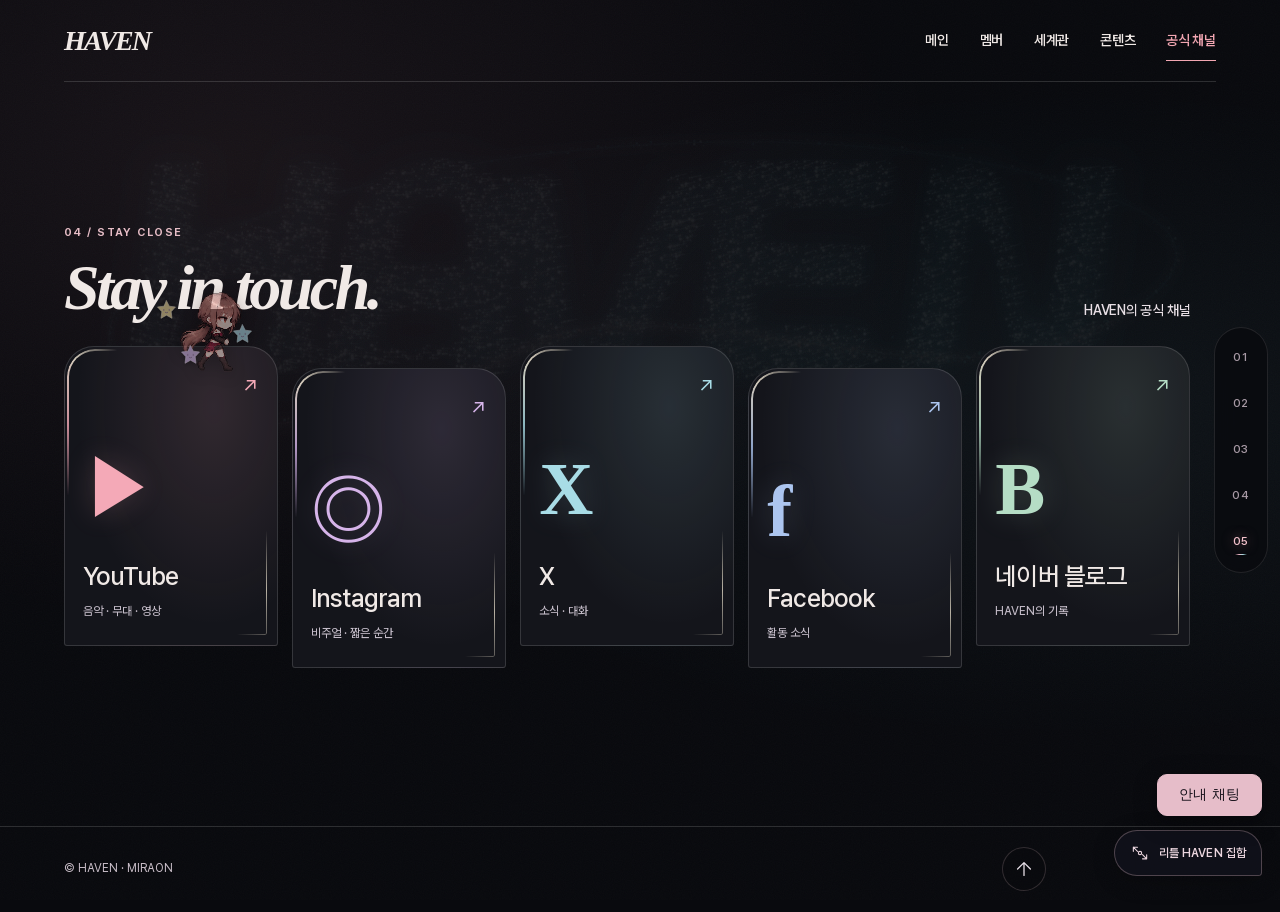
==== commit 37a50dcc: "리틀 HAVEN 반투명 처리를 사용자 선택으로 변경 멤버 동작 메뉴에 '겹칠 때 반투명' 체크 항목을 추가합니다. 기존 동작을 기본값으로 유지하고 끄면 걷기·추격 중에도 불투명하게" ====
--- a/channels.html
+++ b/channels.html
@@ -8,7 +8,7 @@
 <meta charset="utf-8"><meta name="viewport" content="width=device-width,initial-scale=1,viewport-fit=cover">
 <title>Official channels — HAVEN</title><meta name="description" content="HAVEN의 YouTube, Instagram, X, Facebook, 네이버 블로그 공식 채널.">
 <link rel="preload" href="assets/fonts/HAVEN-Sans-subset.woff2" as="font" type="font/woff2" crossorigin><link rel="canonical" href="https://freyrhyeon.github.io/HAVEN/channels.html"><meta property="og:url" content="https://freyrhyeon.github.io/HAVEN/channels.html"><meta property="og:type" content="website"><meta property="og:title" content="Official channels — HAVEN"><meta property="og:locale" content="ko_KR"><meta name="theme-color" content="#090a0e">
-<script type="application/ld+json">{"@context": "https://schema.org", "@graph": [{"@type": "MusicGroup", "@id": "https://freyrhyeon.github.io/HAVEN/#haven", "url": "https://freyrhyeon.github.io/HAVEN/", "name": "HAVEN", "alternateName": "헤이븐", "description": "로엔·유리아·세린·리에라가 함께하는 4인 버추얼 그룹 HAVEN.", "sameAs": ["https://www.youtube.com/@HAVEN-com", "https://www.instagram.com/haven.inst.official/", "https://x.com/HAVEN_xOfficial", "https://www.facebook.com/profile.php?id=61595231855620", "https://blog.naver.com/haven_official_"]}, {"@type": "WebSite", "@id": "https://freyrhyeon.github.io/HAVEN/#website", "url": "https://freyrhyeon.github.io/HAVEN/", "name": "HAVEN", "inLanguage": "ko-KR", "publisher": {"@id": "https://freyrhyeon.github.io/HAVEN/#haven"}}, {"@type": "CollectionPage", "@id": "https://freyrhyeon.github.io/HAVEN/channels.html#webpage", "url": "https://freyrhyeon.github.io/HAVEN/channels.html", "name": "Official channels — HAVEN", "description": "HAVEN의 YouTube, Instagram, X, Facebook, 네이버 블로그 공식 채널.", "inLanguage": "ko-KR", "isPartOf": {"@id": "https://freyrhyeon.github.io/HAVEN/#website"}, "about": {"@id": "https://freyrhyeon.github.io/HAVEN/#haven"}, "mainEntity": {"@id": "https://freyrhyeon.github.io/HAVEN/channels.html#official-channels"}, "breadcrumb": {"@id": "https://freyrhyeon.github.io/HAVEN/channels.html#breadcrumb"}}, {"@type": "ItemList", "@id": "https://freyrhyeon.github.io/HAVEN/channels.html#official-channels", "name": "HAVEN 공식 채널", "numberOfItems": 5, "itemListElement": [{"@type": "ListItem", "position": 1, "item": {"@type": "WebPage", "@id": "https://www.youtube.com/@HAVEN-com", "url": "https://www.youtube.com/@HAVEN-com", "name": "HAVEN YouTube 공식 채널", "about": {"@id": "https://freyrhyeon.github.io/HAVEN/#haven"}}}, {"@type": "ListItem", "position": 2, "item": {"@type": "WebPage", "@id": "https://www.instagram.com/haven.inst.official/", "url": "https://www.instagram.com/haven.inst.official/", "name": "HAVEN Instagram 공식 채널", "about": {"@id": "https://freyrhyeon.github.io/HAVEN/#haven"}}}, {"@type": "ListItem", "position": 3, "item": {"@type": "WebPage", "@id": "https://x.com/HAVEN_xOfficial", "url": "https://x.com/HAVEN_xOfficial", "name": "HAVEN X 공식 채널", "about": {"@id": "https://freyrhyeon.github.io/HAVEN/#haven"}}}, {"@type": "ListItem", "position": 4, "item": {"@type": "WebPage", "@id": "https://www.facebook.com/profile.php?id=61595231855620", "url": "https://www.facebook.com/profile.php?id=61595231855620", "name": "HAVEN Facebook 공식 채널", "about": {"@id": "https://freyrhyeon.github.io/HAVEN/#haven"}}}, {"@type": "ListItem", "position": 5, "item": {"@type": "WebPage", "@id": "https://blog.naver.com/haven_official_", "url": "https://blog.naver.com/haven_official_", "name": "HAVEN 네이버 블로그 공식 채널", "about": {"@id": "https://freyrhyeon.github.io/HAVEN/#haven"}}}]}, {"@type": "BreadcrumbList", "@id": "https://freyrhyeon.github.io/HAVEN/channels.html#breadcrumb", "itemListElement": [{"@type": "ListItem", "position": 1, "name": "HAVEN", "item": "https://freyrhyeon.github.io/HAVEN/"}, {"@type": "ListItem", "position": 2, "name": "공식 채널", "item": "https://freyrhyeon.github.io/HAVEN/channels.html"}]}]}</script><link rel="stylesheet" href="design.css?v=20261026-4"><script type="module" src="chatbot/widget.js?v=20261026-3"></script><meta property="og:description" content="HAVEN의 YouTube, Instagram, X, Facebook, 네이버 블로그 공식 채널."><link rel="expect" href="#page-end" blocking="render"><script>// 개별 HTML 주소를 유지하면서 내부 탐색은 같은 문서 안에서 이어 붙인다.
+<script type="application/ld+json">{"@context": "https://schema.org", "@graph": [{"@type": "MusicGroup", "@id": "https://freyrhyeon.github.io/HAVEN/#haven", "url": "https://freyrhyeon.github.io/HAVEN/", "name": "HAVEN", "alternateName": "헤이븐", "description": "로엔·유리아·세린·리에라가 함께하는 4인 버추얼 그룹 HAVEN.", "sameAs": ["https://www.youtube.com/@HAVEN-com", "https://www.instagram.com/haven.inst.official/", "https://x.com/HAVEN_xOfficial", "https://www.facebook.com/profile.php?id=61595231855620", "https://blog.naver.com/haven_official_"]}, {"@type": "WebSite", "@id": "https://freyrhyeon.github.io/HAVEN/#website", "url": "https://freyrhyeon.github.io/HAVEN/", "name": "HAVEN", "inLanguage": "ko-KR", "publisher": {"@id": "https://freyrhyeon.github.io/HAVEN/#haven"}}, {"@type": "CollectionPage", "@id": "https://freyrhyeon.github.io/HAVEN/channels.html#webpage", "url": "https://freyrhyeon.github.io/HAVEN/channels.html", "name": "Official channels — HAVEN", "description": "HAVEN의 YouTube, Instagram, X, Facebook, 네이버 블로그 공식 채널.", "inLanguage": "ko-KR", "isPartOf": {"@id": "https://freyrhyeon.github.io/HAVEN/#website"}, "about": {"@id": "https://freyrhyeon.github.io/HAVEN/#haven"}, "mainEntity": {"@id": "https://freyrhyeon.github.io/HAVEN/channels.html#official-channels"}, "breadcrumb": {"@id": "https://freyrhyeon.github.io/HAVEN/channels.html#breadcrumb"}}, {"@type": "ItemList", "@id": "https://freyrhyeon.github.io/HAVEN/channels.html#official-channels", "name": "HAVEN 공식 채널", "numberOfItems": 5, "itemListElement": [{"@type": "ListItem", "position": 1, "item": {"@type": "WebPage", "@id": "https://www.youtube.com/@HAVEN-com", "url": "https://www.youtube.com/@HAVEN-com", "name": "HAVEN YouTube 공식 채널", "about": {"@id": "https://freyrhyeon.github.io/HAVEN/#haven"}}}, {"@type": "ListItem", "position": 2, "item": {"@type": "WebPage", "@id": "https://www.instagram.com/haven.inst.official/", "url": "https://www.instagram.com/haven.inst.official/", "name": "HAVEN Instagram 공식 채널", "about": {"@id": "https://freyrhyeon.github.io/HAVEN/#haven"}}}, {"@type": "ListItem", "position": 3, "item": {"@type": "WebPage", "@id": "https://x.com/HAVEN_xOfficial", "url": "https://x.com/HAVEN_xOfficial", "name": "HAVEN X 공식 채널", "about": {"@id": "https://freyrhyeon.github.io/HAVEN/#haven"}}}, {"@type": "ListItem", "position": 4, "item": {"@type": "WebPage", "@id": "https://www.facebook.com/profile.php?id=61595231855620", "url": "https://www.facebook.com/profile.php?id=61595231855620", "name": "HAVEN Facebook 공식 채널", "about": {"@id": "https://freyrhyeon.github.io/HAVEN/#haven"}}}, {"@type": "ListItem", "position": 5, "item": {"@type": "WebPage", "@id": "https://blog.naver.com/haven_official_", "url": "https://blog.naver.com/haven_official_", "name": "HAVEN 네이버 블로그 공식 채널", "about": {"@id": "https://freyrhyeon.github.io/HAVEN/#haven"}}}]}, {"@type": "BreadcrumbList", "@id": "https://freyrhyeon.github.io/HAVEN/channels.html#breadcrumb", "itemListElement": [{"@type": "ListItem", "position": 1, "name": "HAVEN", "item": "https://freyrhyeon.github.io/HAVEN/"}, {"@type": "ListItem", "position": 2, "name": "공식 채널", "item": "https://freyrhyeon.github.io/HAVEN/channels.html"}]}]}</script><link rel="stylesheet" href="design.css?v=20261026-5"><script type="module" src="chatbot/widget.js?v=20261026-3"></script><meta property="og:description" content="HAVEN의 YouTube, Instagram, X, Facebook, 네이버 블로그 공식 채널."><link rel="expect" href="#page-end" blocking="render"><script>// 개별 HTML 주소를 유지하면서 내부 탐색은 같은 문서 안에서 이어 붙인다.
 ;(()=>{
  if(!['http:','https:'].includes(location.protocol)){window.HavenNavigate=value=>location.assign(value);return;}
  const root=document.documentElement,reduced=matchMedia('(prefers-reduced-motion: reduce)');
@@ -119,4 +119,4 @@
 <dialog id="profile-dialog" aria-labelledby="profile-title"><button class="close" aria-label="멤버 소개 닫기">×</button><div class="profile-layout"><div class="profile-visual"><img class="profile-photo" alt="" width="960" height="1200"></div><div class="profile-copy"><span class="eyebrow">HAVEN / Member</span><h2 id="profile-title"></h2><div class="ko-name"></div><p class="identity"></p><p class="power"></p><div class="profile-reader" hidden><div class="profile-topics" role="group" aria-label="궁금한 소개 선택"></div><article class="profile-article" id="profile-article" tabindex="0" aria-label="멤버 소개 본문"></article></div><details><summary>세계관과 능력</summary><p class="story"></p></details></div></div></dialog>
 <dialog id="channel-dialog" aria-labelledby="channel-title"><button class="close" aria-label="채널 소개 닫기">×</button><div class="channel-viewer"><div class="channel-dialog-art" aria-hidden="true"><span class="channel-dialog-symbol"></span></div><div class="channel-dialog-copy"><span class="eyebrow">HAVEN / Official channel</span><h2 id="channel-title"></h2><p class="channel-dialog-description"></p><a class="btn primary channel-visit" target="_blank" rel="noopener noreferrer">공식 채널로 이동 <span aria-hidden="true">↗</span></a></div></div><div class="channel-viewer-nav"><button class="channel-prev" aria-label="이전 채널">←</button><span class="channel-counter" aria-live="polite"></span><button class="channel-next" aria-label="다음 채널">→</button></div></dialog>
 
-<script>window.HAVEN_MEMBERS=[{"id": "loen", "name": "Loen", "ko": "로엔", "age": 19, "color": "#e7a096", "emote": "♡", "identity": "부드러운 말투 속 또렷한 생각, 편해질수록 드러나는 장난기. 함께할 방향을 먼저 잡는 HAVEN의 리더예요.", "story": "어린 나이에 가문을 맡으며 책임을 배웠어요. 로즈골드 빛은 광속으로 움직이며 로엔의 의지에 따라 반응해요.", "power": "자신의 의지에 따라 움직이는 로즈골드 빛을 다뤄요.", "portrait": "assets/loen-portrait.webp", "hoverPortrait": "assets/loen-portrait-hover.webp", "atlas": "assets/loen-sprite.png", "frames": [{"x": 0, "y": 0, "w": 192, "h": 192}, {"x": 192, "y": 0, "w": 192, "h": 192}, {"x": 384, "y": 0, "w": 192, "h": 192}, {"x": 576, "y": 0, "w": 192, "h": 192}, {"x": 768, "y": 0, "w": 192, "h": 192}, {"x": 960, "y": 0, "w": 192, "h": 192}, {"x": 1152, "y": 0, "w": 192, "h": 192}, {"x": 1344, "y": 0, "w": 192, "h": 192}], "extraAtlas": "assets/loen-reactions.png", "extraFrames": {"drag": [{"x": 0, "y": 0, "w": 192, "h": 192}, {"x": 192, "y": 0, "w": 192, "h": 192}, {"x": 384, "y": 0, "w": 192, "h": 192}, {"x": 576, "y": 0, "w": 192, "h": 192}]}, "poseAtlas": "assets/loen-poses-v3.png", "poseFrames": [{"x": 0, "y": 0, "w": 192, "h": 192, "dx": 0, "dy": 0, "dw": 192, "dh": 192}, {"x": 192, "y": 0, "w": 192, "h": 192, "dx": 0, "dy": 0, "dw": 192, "dh": 192}, {"x": 384, "y": 0, "w": 192, "h": 192, "dx": 0, "dy": 0, "dw": 192, "dh": 192}, {"x": 576, "y": 0, "w": 192, "h": 192, "dx": 0, "dy": 0, "dw": 192, "dh": 192}, {"x": 0, "y": 192, "w": 192, "h": 192, "dx": 0, "dy": 0, "dw": 192, "dh": 192}, {"x": 192, "y": 192, "w": 192, "h": 192, "dx": 0, "dy": 0, "dw": 192, "dh": 192}, {"x": 384, "y": 192, "w": 192, "h": 192, "dx": 0, "dy": 0, "dw": 192, "dh": 192}, {"x": 576, "y": 192, "w": 192, "h": 192, "dx": 0, "dy": 0, "dw": 192, "dh": 192}, {"x": 0, "y": 384, "w": 192, "h": 192, "dx": 0, "dy": 0, "dw": 192, "dh": 192}, {"x": 192, "y": 384, "w": 192, "h": 192, "dx": 0, "dy": 0, "dw": 192, "dh": 192}, {"x": 384, "y": 384, "w": 192, "h": 192, "dx": 0, "dy": 0, "dw": 192, "dh": 192}, {"x": 576, "y": 384, "w": 192, "h": 192, "dx": 0, "dy": 0, "dw": 192, "dh": 192}, {"x": 0, "y": 576, "w": 192, "h": 192, "dx": 0, "dy": 0, "dw": 192, "dh": 192}, {"x": 192, "y": 576, "w": 192, "h": 192, "dx": 0, "dy": 0, "dw": 192, "dh": 192}, {"x": 384, "y": 576, "w": 192, "h": 192, "dx": 0, "dy": 0, "dw": 192, "dh": 192}, {"x": 576, "y": 576, "w": 192, "h": 192, "dx": 0, "dy": 0, "dw": 192, "dh": 192}]}, {"id": "yuria", "name": "Yuria", "ko": "유리아", "age": 21, "color": "#88c6d3", "emote": "!", "identity": "밝고 적극적인 HAVEN의 맏언니. 궁금한 건 직접 묻고, 먼저 다가가 함께 움직여요.", "story": "마탑 수장의 딸이에요. 물을 특히 자유롭게 다루며, 다른 원소도 제어할 수 있어요.", "power": "물에 특화된 원소 제어가 특기예요.", "portrait": "assets/yuria-portrait.webp", "hoverPortrait": "assets/yuria-portrait-hover.webp", "atlas": "assets/yuria-sprite.png", "frames": [{"x": 0, "y": 0, "w": 192, "h": 192}, {"x": 192, "y": 0, "w": 192, "h": 192}, {"x": 384, "y": 0, "w": 192, "h": 192}, {"x": 576, "y": 0, "w": 192, "h": 192}, {"x": 768, "y": 0, "w": 192, "h": 192}, {"x": 960, "y": 0, "w": 192, "h": 192}, {"x": 1152, "y": 0, "w": 192, "h": 192}, {"x": 1344, "y": 0, "w": 192, "h": 192}], "extraAtlas": "assets/yuria-reactions.png", "extraFrames": {"drag": [{"x": 0, "y": 0, "w": 192, "h": 192}, {"x": 192, "y": 0, "w": 192, "h": 192}, {"x": 384, "y": 0, "w": 192, "h": 192}, {"x": 576, "y": 0, "w": 192, "h": 192}]}, "poseAtlas": "assets/yuria-poses-v3.png", "poseFrames": [{"x": 0, "y": 0, "w": 192, "h": 192, "dx": 0, "dy": 0, "dw": 192, "dh": 192}, {"x": 192, "y": 0, "w": 192, "h": 192, "dx": 0, "dy": 0, "dw": 192, "dh": 192}, {"x": 384, "y": 0, "w": 192, "h": 192, "dx": 0, "dy": 0, "dw": 192, "dh": 192}, {"x": 576, "y": 0, "w": 192, "h": 192, "dx": 0, "dy": 0, "dw": 192, "dh": 192}, {"x": 0, "y": 192, "w": 192, "h": 192, "dx": 0, "dy": 0, "dw": 192, "dh": 192}, {"x": 192, "y": 192, "w": 192, "h": 192, "dx": 0, "dy": 0, "dw": 192, "dh": 192}, {"x": 384, "y": 192, "w": 192, "h": 192, "dx": 0, "dy": 0, "dw": 192, "dh": 192}, {"x": 576, "y": 192, "w": 192, "h": 192, "dx": 0, "dy": 0, "dw": 192, "dh": 192}, {"x": 0, "y": 384, "w": 192, "h": 192, "dx": 0, "dy": 0, "dw": 192, "dh": 192}, {"x": 192, "y": 384, "w": 192, "h": 192, "dx": 0, "dy": 0, "dw": 192, "dh": 192}, {"x": 384, "y": 384, "w": 192, "h": 192, "dx": 0, "dy": 0, "dw": 192, "dh": 192}, {"x": 576, "y": 384, "w": 192, "h": 192, "dx": 0, "dy": 0, "dw": 192, "dh": 192}, {"x": 0, "y": 576, "w": 192, "h": 192, "dx": 0, "dy": 0, "dw": 192, "dh": 192}, {"x": 192, "y": 576, "w": 192, "h": 192, "dx": 0, "dy": 0, "dw": 192, "dh": 192}, {"x": 384, "y": 576, "w": 192, "h": 192, "dx": 0, "dy": 0, "dw": 192, "dh": 192}, {"x": 576, "y": 576, "w": 192, "h": 192, "dx": 0, "dy": 0, "dw": 192, "dh": 192}]}, {"id": "serian", "name": "Serin", "ko": "세린", "age": 19, "color": "#c76578", "emote": "✦", "identity": "침착함과 책임감, 조용한 분위기 안의 은근한 장난기. 무대에서는 나른하고 새침한 표현을 보여줘요.", "story": "뇌가 계속 성장하며 염동력에 특화된 능력을 갖게 되었어요. 생각의 힘으로 사물을 움직여요.", "power": "염동력으로 사물을 자유롭게 움직여요.", "portrait": "assets/serian-portrait.webp", "hoverPortrait": "assets/serian-portrait-hover.webp", "atlas": "assets/serian-sprite.png", "frames": [{"x": 0, "y": 0, "w": 192, "h": 192}, {"x": 192, "y": 0, "w": 192, "h": 192}, {"x": 384, "y": 0, "w": 192, "h": 192}, {"x": 576, "y": 0, "w": 192, "h": 192}, {"x": 768, "y": 0, "w": 192, "h": 192}, {"x": 960, "y": 0, "w": 192, "h": 192}, {"x": 1152, "y": 0, "w": 192, "h": 192}, {"x": 1344, "y": 0, "w": 192, "h": 192}], "extraAtlas": "assets/serian-reactions.png", "extraFrames": {"drag": [{"x": 0, "y": 0, "w": 192, "h": 192}, {"x": 192, "y": 0, "w": 192, "h": 192}, {"x": 384, "y": 0, "w": 192, "h": 192}, {"x": 576, "y": 0, "w": 192, "h": 192}]}, "poseAtlas": "assets/serian-poses-v3.png", "poseFrames": [{"x": 0, "y": 0, "w": 192, "h": 192, "dx": 0, "dy": 0, "dw": 192, "dh": 192}, {"x": 192, "y": 0, "w": 192, "h": 192, "dx": 0, "dy": 0, "dw": 192, "dh": 192}, {"x": 384, "y": 0, "w": 192, "h": 192, "dx": 0, "dy": 0, "dw": 192, "dh": 192}, {"x": 576, "y": 0, "w": 192, "h": 192, "dx": 0, "dy": 0, "dw": 192, "dh": 192}, {"x": 0, "y": 192, "w": 192, "h": 192, "dx": 0, "dy": 0, "dw": 192, "dh": 192}, {"x": 192, "y": 192, "w": 192, "h": 192, "dx": 0, "dy": 0, "dw": 192, "dh": 192}, {"x": 384, "y": 192, "w": 192, "h": 192, "dx": 0, "dy": 0, "dw": 192, "dh": 192}, {"x": 576, "y": 192, "w": 192, "h": 192, "dx": 0, "dy": 0, "dw": 192, "dh": 192}, {"x": 0, "y": 384, "w": 192, "h": 192, "dx": 0, "dy": 0, "dw": 192, "dh": 192}, {"x": 192, "y": 384, "w": 192, "h": 192, "dx": 0, "dy": 0, "dw": 192, "dh": 192}, {"x": 384, "y": 384, "w": 192, "h": 192, "dx": 0, "dy": 0, "dw": 192, "dh": 192}, {"x": 576, "y": 384, "w": 192, "h": 192, "dx": 0, "dy": 0, "dw": 192, "dh": 192}, {"x": 0, "y": 576, "w": 192, "h": 192, "dx": 0, "dy": 0, "dw": 192, "dh": 192}, {"x": 192, "y": 576, "w": 192, "h": 192, "dx": 0, "dy": 0, "dw": 192, "dh": 192}, {"x": 384, "y": 576, "w": 192, "h": 192, "dx": 0, "dy": 0, "dw": 192, "dh": 192}, {"x": 576, "y": 576, "w": 192, "h": 192, "dx": 0, "dy": 0, "dw": 192, "dh": 192}]}, {"id": "riela", "name": "Riera", "ko": "리에라", "age": 18, "color": "#d0beb0", "emote": "✧", "identity": "몽환적인 인상과 은근한 미소, 자기 취향이 또렷한 막내. 무대에서는 여유로운 태도와 랩으로 자신을 표현해요.", "story": "리에라의 별들은 저마다 의지가 있어요. 별빛마다 서로 다른 흐름을 지니고 있어요.", "power": "저마다 의지를 지닌 다양한 별빛을 다뤄요.", "portrait": "assets/riela-portrait.webp", "hoverPortrait": "assets/riela-portrait-hover.webp", "atlas": "assets/riela-sprite.png", "frames": [{"x": 0, "y": 0, "w": 192, "h": 192}, {"x": 192, "y": 0, "w": 192, "h": 192}, {"x": 384, "y": 0, "w": 192, "h": 192}, {"x": 576, "y": 0, "w": 192, "h": 192}, {"x": 768, "y": 0, "w": 192, "h": 192}, {"x": 960, "y": 0, "w": 192, "h": 192}, {"x": 1152, "y": 0, "w": 192, "h": 192}, {"x": 1344, "y": 0, "w": 192, "h": 192}], "extraAtlas": "assets/riela-reactions.png", "extraFrames": {"drag": [{"x": 0, "y": 0, "w": 192, "h": 192}, {"x": 192, "y": 0, "w": 192, "h": 192}, {"x": 384, "y": 0, "w": 192, "h": 192}, {"x": 576, "y": 0, "w": 192, "h": 192}], "chase": [{"x": 0, "y": 192, "w": 192, "h": 192}, {"x": 192, "y": 192, "w": 192, "h": 192}, {"x": 384, "y": 192, "w": 192, "h": 192}, {"x": 576, "y": 192, "w": 192, "h": 192}]}, "poseAtlas": "assets/riela-poses-v3.png", "poseFrames": [{"x": 0, "y": 0, "w": 192, "h": 192, "dx": 0, "dy": 0, "dw": 192, "dh": 192}, {"x": 192, "y": 0, "w": 192, "h": 192, "dx": 0, "dy": 0, "dw": 192, "dh": 192}, {"x": 384, "y": 0, "w": 192, "h": 192, "dx": 0, "dy": 0, "dw": 192, "dh": 192}, {"x": 576, "y": 0, "w": 192, "h": 192, "dx": 0, "dy": 0, "dw": 192, "dh": 192}, {"x": 0, "y": 192, "w": 192, "h": 192, "dx": 0, "dy": 0, "dw": 192, "dh": 192}, {"x": 192, "y": 192, "w": 192, "h": 192, "dx": 0, "dy": 0, "dw": 192, "dh": 192}, {"x": 384, "y": 192, "w": 192, "h": 192, "dx": 0, "dy": 0, "dw": 192, "dh": 192}, {"x": 576, "y": 192, "w": 192, "h": 192, "dx": 0, "dy": 0, "dw": 192, "dh": 192}, {"x": 0, "y": 384, "w": 192, "h": 192, "dx": 0, "dy": 0, "dw": 192, "dh": 192}, {"x": 192, "y": 384, "w": 192, "h": 192, "dx": 0, "dy": 0, "dw": 192, "dh": 192}, {"x": 384, "y": 384, "w": 192, "h": 192, "dx": 0, "dy": 0, "dw": 192, "dh": 192}, {"x": 576, "y": 384, "w": 192, "h": 192, "dx": 0, "dy": 0, "dw": 192, "dh": 192}, {"x": 0, "y": 576, "w": 192, "h": 192, "dx": 0, "dy": 0, "dw": 192, "dh": 192}, {"x": 192, "y": 576, "w": 192, "h": 192, "dx": 0, "dy": 0, "dw": 192, "dh": 192}, {"x": 384, "y": 576, "w": 192, "h": 192, "dx": 0, "dy": 0, "dw": 192, "dh": 192}, {"x": 576, "y": 576, "w": 192, "h": 192, "dx": 0, "dy": 0, "dw": 192, "dh": 192}]}];window.HAVEN_THEMES=[{"id": "crest", "title": "레이저 크레스트", "mood": "로즈빛 테일러링", "note": "날카로운 획, 차분한 여백, 로즈골드의 온기.", "color": "#f2a6b2", "accent": "#94ccd2", "bg": "#090a0e", "font": "Georgia", "radius": "3px", "logo": "assets/typography-01.webp"}, {"id": "pulse", "title": "포톤 펄스", "mood": "부드러운 청록의 리듬", "note": "입자의 밀도와 둥근 버튼. 가볍게 번지는 청록빛.", "color": "#9cdae1", "accent": "#efb4b2", "bg": "#081315", "font": "Arial", "radius": "32px", "logo": "assets/typography-02.webp"}, {"id": "impact", "title": "레이저 임팩트", "mood": "강한 붉은 잔광", "note": "굵은 사선, 선명한 대비, 단단하게 끊은 모서리.", "color": "#fb869b", "accent": "#f0d4c6", "bg": "#13090f", "font": "Arial", "radius": "0px", "logo": "assets/typography-03.webp"}, {"id": "signature", "title": "라이트 시그니처", "mood": "빛으로 쓴 서명", "note": "유연한 곡선과 샴페인빛. 여백을 길게 남기는 장면.", "color": "#ebc4aa", "accent": "#c49ba8", "bg": "#100d10", "font": "Georgia", "radius": "22px", "logo": "assets/typography-04.webp"}, {"id": "core", "title": "포톤 코어", "mood": "입자의 질감", "note": "은은한 실버 입자와 따뜻한 중간색. 절제된 광택.", "color": "#d6d0bf", "accent": "#a4c9c9", "bg": "#111211", "font": "Georgia", "radius": "2px", "logo": "assets/typography-05.webp"}, {"id": "beam", "title": "빔 스트럭처", "mood": "정교한 빛의 구조", "note": "수직의 힘과 가는 선. 냉정한 청록에 부드러운 잔광.", "color": "#8cdeec", "accent": "#e0afb9", "bg": "#080e16", "font": "Georgia", "radius": "0px", "logo": "assets/typography-06.webp"}, {"id": "flow", "title": "파티클 플로우", "mood": "유연하게 흐르는 입자", "note": "흐르는 곡선, 푸른 공기, 넓게 열린 둥근 여백.", "color": "#9fd4d5", "accent": "#d7acbc", "bg": "#071112", "font": "Arial", "radius": "30px", "logo": "assets/typography-07.webp"}, {"id": "signal", "title": "레이저 시그널", "mood": "두 빛의 패션 에디토리얼", "note": "분홍과 청록의 교차. 분할된 제목과 대담한 버튼.", "color": "#f2aabb", "accent": "#91d4d9", "bg": "#100b14", "font": "Arial", "radius": "0px", "logo": "assets/typography-08.webp"}];window.HAVEN_CHANNELS=[{"id": "0", "name": "YouTube", "description": "음악 · 무대 · 영상", "url": "https://www.youtube.com/@HAVEN-com", "color": "#f4a9b7", "symbol": "▶"}, {"id": "1", "name": "Instagram", "description": "비주얼 · 짧은 순간", "url": "https://www.instagram.com/haven.inst.official/", "color": "#d6b4e9", "symbol": "◎"}, {"id": "2", "name": "X", "description": "소식 · 대화", "url": "https://x.com/HAVEN_xOfficial", "color": "#a8dce6", "symbol": "X"}, {"id": "3", "name": "Facebook", "description": "활동 소식", "url": "https://www.facebook.com/profile.php?id=61595231855620", "color": "#acc5ef", "symbol": "f"}, {"id": "4", "name": "네이버 블로그", "description": "HAVEN의 기록", "url": "https://blog.naver.com/haven_official_", "color": "#b5ddc5", "symbol": "B"}];</script><script>window.HAVEN_WORLD_DETAILS={"loen": "로즈골드 빛은 광속으로 움직이며, 로엔의 의지에 따라 반응해요.", "yuria": "물을 특히 자유롭게 다루고, 다른 원소도 제어할 수 있어요.", "serian": "뇌의 성장이 멈추지 않아 염동력에 특화된 발전을 이룬 멤버예요.", "riela": "다양한 별빛을 다뤄요. 별들은 저마다 의지를 지니고 있어요."};</script><script src="app.js?v=20261026-4" defer blocking="render"></script></body></html>+<script>window.HAVEN_MEMBERS=[{"id": "loen", "name": "Loen", "ko": "로엔", "age": 19, "color": "#e7a096", "emote": "♡", "identity": "부드러운 말투 속 또렷한 생각, 편해질수록 드러나는 장난기. 함께할 방향을 먼저 잡는 HAVEN의 리더예요.", "story": "어린 나이에 가문을 맡으며 책임을 배웠어요. 로즈골드 빛은 광속으로 움직이며 로엔의 의지에 따라 반응해요.", "power": "자신의 의지에 따라 움직이는 로즈골드 빛을 다뤄요.", "portrait": "assets/loen-portrait.webp", "hoverPortrait": "assets/loen-portrait-hover.webp", "atlas": "assets/loen-sprite.png", "frames": [{"x": 0, "y": 0, "w": 192, "h": 192}, {"x": 192, "y": 0, "w": 192, "h": 192}, {"x": 384, "y": 0, "w": 192, "h": 192}, {"x": 576, "y": 0, "w": 192, "h": 192}, {"x": 768, "y": 0, "w": 192, "h": 192}, {"x": 960, "y": 0, "w": 192, "h": 192}, {"x": 1152, "y": 0, "w": 192, "h": 192}, {"x": 1344, "y": 0, "w": 192, "h": 192}], "extraAtlas": "assets/loen-reactions.png", "extraFrames": {"drag": [{"x": 0, "y": 0, "w": 192, "h": 192}, {"x": 192, "y": 0, "w": 192, "h": 192}, {"x": 384, "y": 0, "w": 192, "h": 192}, {"x": 576, "y": 0, "w": 192, "h": 192}]}, "poseAtlas": "assets/loen-poses-v3.png", "poseFrames": [{"x": 0, "y": 0, "w": 192, "h": 192, "dx": 0, "dy": 0, "dw": 192, "dh": 192}, {"x": 192, "y": 0, "w": 192, "h": 192, "dx": 0, "dy": 0, "dw": 192, "dh": 192}, {"x": 384, "y": 0, "w": 192, "h": 192, "dx": 0, "dy": 0, "dw": 192, "dh": 192}, {"x": 576, "y": 0, "w": 192, "h": 192, "dx": 0, "dy": 0, "dw": 192, "dh": 192}, {"x": 0, "y": 192, "w": 192, "h": 192, "dx": 0, "dy": 0, "dw": 192, "dh": 192}, {"x": 192, "y": 192, "w": 192, "h": 192, "dx": 0, "dy": 0, "dw": 192, "dh": 192}, {"x": 384, "y": 192, "w": 192, "h": 192, "dx": 0, "dy": 0, "dw": 192, "dh": 192}, {"x": 576, "y": 192, "w": 192, "h": 192, "dx": 0, "dy": 0, "dw": 192, "dh": 192}, {"x": 0, "y": 384, "w": 192, "h": 192, "dx": 0, "dy": 0, "dw": 192, "dh": 192}, {"x": 192, "y": 384, "w": 192, "h": 192, "dx": 0, "dy": 0, "dw": 192, "dh": 192}, {"x": 384, "y": 384, "w": 192, "h": 192, "dx": 0, "dy": 0, "dw": 192, "dh": 192}, {"x": 576, "y": 384, "w": 192, "h": 192, "dx": 0, "dy": 0, "dw": 192, "dh": 192}, {"x": 0, "y": 576, "w": 192, "h": 192, "dx": 0, "dy": 0, "dw": 192, "dh": 192}, {"x": 192, "y": 576, "w": 192, "h": 192, "dx": 0, "dy": 0, "dw": 192, "dh": 192}, {"x": 384, "y": 576, "w": 192, "h": 192, "dx": 0, "dy": 0, "dw": 192, "dh": 192}, {"x": 576, "y": 576, "w": 192, "h": 192, "dx": 0, "dy": 0, "dw": 192, "dh": 192}]}, {"id": "yuria", "name": "Yuria", "ko": "유리아", "age": 21, "color": "#88c6d3", "emote": "!", "identity": "밝고 적극적인 HAVEN의 맏언니. 궁금한 건 직접 묻고, 먼저 다가가 함께 움직여요.", "story": "마탑 수장의 딸이에요. 물을 특히 자유롭게 다루며, 다른 원소도 제어할 수 있어요.", "power": "물에 특화된 원소 제어가 특기예요.", "portrait": "assets/yuria-portrait.webp", "hoverPortrait": "assets/yuria-portrait-hover.webp", "atlas": "assets/yuria-sprite.png", "frames": [{"x": 0, "y": 0, "w": 192, "h": 192}, {"x": 192, "y": 0, "w": 192, "h": 192}, {"x": 384, "y": 0, "w": 192, "h": 192}, {"x": 576, "y": 0, "w": 192, "h": 192}, {"x": 768, "y": 0, "w": 192, "h": 192}, {"x": 960, "y": 0, "w": 192, "h": 192}, {"x": 1152, "y": 0, "w": 192, "h": 192}, {"x": 1344, "y": 0, "w": 192, "h": 192}], "extraAtlas": "assets/yuria-reactions.png", "extraFrames": {"drag": [{"x": 0, "y": 0, "w": 192, "h": 192}, {"x": 192, "y": 0, "w": 192, "h": 192}, {"x": 384, "y": 0, "w": 192, "h": 192}, {"x": 576, "y": 0, "w": 192, "h": 192}]}, "poseAtlas": "assets/yuria-poses-v3.png", "poseFrames": [{"x": 0, "y": 0, "w": 192, "h": 192, "dx": 0, "dy": 0, "dw": 192, "dh": 192}, {"x": 192, "y": 0, "w": 192, "h": 192, "dx": 0, "dy": 0, "dw": 192, "dh": 192}, {"x": 384, "y": 0, "w": 192, "h": 192, "dx": 0, "dy": 0, "dw": 192, "dh": 192}, {"x": 576, "y": 0, "w": 192, "h": 192, "dx": 0, "dy": 0, "dw": 192, "dh": 192}, {"x": 0, "y": 192, "w": 192, "h": 192, "dx": 0, "dy": 0, "dw": 192, "dh": 192}, {"x": 192, "y": 192, "w": 192, "h": 192, "dx": 0, "dy": 0, "dw": 192, "dh": 192}, {"x": 384, "y": 192, "w": 192, "h": 192, "dx": 0, "dy": 0, "dw": 192, "dh": 192}, {"x": 576, "y": 192, "w": 192, "h": 192, "dx": 0, "dy": 0, "dw": 192, "dh": 192}, {"x": 0, "y": 384, "w": 192, "h": 192, "dx": 0, "dy": 0, "dw": 192, "dh": 192}, {"x": 192, "y": 384, "w": 192, "h": 192, "dx": 0, "dy": 0, "dw": 192, "dh": 192}, {"x": 384, "y": 384, "w": 192, "h": 192, "dx": 0, "dy": 0, "dw": 192, "dh": 192}, {"x": 576, "y": 384, "w": 192, "h": 192, "dx": 0, "dy": 0, "dw": 192, "dh": 192}, {"x": 0, "y": 576, "w": 192, "h": 192, "dx": 0, "dy": 0, "dw": 192, "dh": 192}, {"x": 192, "y": 576, "w": 192, "h": 192, "dx": 0, "dy": 0, "dw": 192, "dh": 192}, {"x": 384, "y": 576, "w": 192, "h": 192, "dx": 0, "dy": 0, "dw": 192, "dh": 192}, {"x": 576, "y": 576, "w": 192, "h": 192, "dx": 0, "dy": 0, "dw": 192, "dh": 192}]}, {"id": "serian", "name": "Serin", "ko": "세린", "age": 19, "color": "#c76578", "emote": "✦", "identity": "침착함과 책임감, 조용한 분위기 안의 은근한 장난기. 무대에서는 나른하고 새침한 표현을 보여줘요.", "story": "뇌가 계속 성장하며 염동력에 특화된 능력을 갖게 되었어요. 생각의 힘으로 사물을 움직여요.", "power": "염동력으로 사물을 자유롭게 움직여요.", "portrait": "assets/serian-portrait.webp", "hoverPortrait": "assets/serian-portrait-hover.webp", "atlas": "assets/serian-sprite.png", "frames": [{"x": 0, "y": 0, "w": 192, "h": 192}, {"x": 192, "y": 0, "w": 192, "h": 192}, {"x": 384, "y": 0, "w": 192, "h": 192}, {"x": 576, "y": 0, "w": 192, "h": 192}, {"x": 768, "y": 0, "w": 192, "h": 192}, {"x": 960, "y": 0, "w": 192, "h": 192}, {"x": 1152, "y": 0, "w": 192, "h": 192}, {"x": 1344, "y": 0, "w": 192, "h": 192}], "extraAtlas": "assets/serian-reactions.png", "extraFrames": {"drag": [{"x": 0, "y": 0, "w": 192, "h": 192}, {"x": 192, "y": 0, "w": 192, "h": 192}, {"x": 384, "y": 0, "w": 192, "h": 192}, {"x": 576, "y": 0, "w": 192, "h": 192}]}, "poseAtlas": "assets/serian-poses-v3.png", "poseFrames": [{"x": 0, "y": 0, "w": 192, "h": 192, "dx": 0, "dy": 0, "dw": 192, "dh": 192}, {"x": 192, "y": 0, "w": 192, "h": 192, "dx": 0, "dy": 0, "dw": 192, "dh": 192}, {"x": 384, "y": 0, "w": 192, "h": 192, "dx": 0, "dy": 0, "dw": 192, "dh": 192}, {"x": 576, "y": 0, "w": 192, "h": 192, "dx": 0, "dy": 0, "dw": 192, "dh": 192}, {"x": 0, "y": 192, "w": 192, "h": 192, "dx": 0, "dy": 0, "dw": 192, "dh": 192}, {"x": 192, "y": 192, "w": 192, "h": 192, "dx": 0, "dy": 0, "dw": 192, "dh": 192}, {"x": 384, "y": 192, "w": 192, "h": 192, "dx": 0, "dy": 0, "dw": 192, "dh": 192}, {"x": 576, "y": 192, "w": 192, "h": 192, "dx": 0, "dy": 0, "dw": 192, "dh": 192}, {"x": 0, "y": 384, "w": 192, "h": 192, "dx": 0, "dy": 0, "dw": 192, "dh": 192}, {"x": 192, "y": 384, "w": 192, "h": 192, "dx": 0, "dy": 0, "dw": 192, "dh": 192}, {"x": 384, "y": 384, "w": 192, "h": 192, "dx": 0, "dy": 0, "dw": 192, "dh": 192}, {"x": 576, "y": 384, "w": 192, "h": 192, "dx": 0, "dy": 0, "dw": 192, "dh": 192}, {"x": 0, "y": 576, "w": 192, "h": 192, "dx": 0, "dy": 0, "dw": 192, "dh": 192}, {"x": 192, "y": 576, "w": 192, "h": 192, "dx": 0, "dy": 0, "dw": 192, "dh": 192}, {"x": 384, "y": 576, "w": 192, "h": 192, "dx": 0, "dy": 0, "dw": 192, "dh": 192}, {"x": 576, "y": 576, "w": 192, "h": 192, "dx": 0, "dy": 0, "dw": 192, "dh": 192}]}, {"id": "riela", "name": "Riera", "ko": "리에라", "age": 18, "color": "#d0beb0", "emote": "✧", "identity": "몽환적인 인상과 은근한 미소, 자기 취향이 또렷한 막내. 무대에서는 여유로운 태도와 랩으로 자신을 표현해요.", "story": "리에라의 별들은 저마다 의지가 있어요. 별빛마다 서로 다른 흐름을 지니고 있어요.", "power": "저마다 의지를 지닌 다양한 별빛을 다뤄요.", "portrait": "assets/riela-portrait.webp", "hoverPortrait": "assets/riela-portrait-hover.webp", "atlas": "assets/riela-sprite.png", "frames": [{"x": 0, "y": 0, "w": 192, "h": 192}, {"x": 192, "y": 0, "w": 192, "h": 192}, {"x": 384, "y": 0, "w": 192, "h": 192}, {"x": 576, "y": 0, "w": 192, "h": 192}, {"x": 768, "y": 0, "w": 192, "h": 192}, {"x": 960, "y": 0, "w": 192, "h": 192}, {"x": 1152, "y": 0, "w": 192, "h": 192}, {"x": 1344, "y": 0, "w": 192, "h": 192}], "extraAtlas": "assets/riela-reactions.png", "extraFrames": {"drag": [{"x": 0, "y": 0, "w": 192, "h": 192}, {"x": 192, "y": 0, "w": 192, "h": 192}, {"x": 384, "y": 0, "w": 192, "h": 192}, {"x": 576, "y": 0, "w": 192, "h": 192}], "chase": [{"x": 0, "y": 192, "w": 192, "h": 192}, {"x": 192, "y": 192, "w": 192, "h": 192}, {"x": 384, "y": 192, "w": 192, "h": 192}, {"x": 576, "y": 192, "w": 192, "h": 192}]}, "poseAtlas": "assets/riela-poses-v3.png", "poseFrames": [{"x": 0, "y": 0, "w": 192, "h": 192, "dx": 0, "dy": 0, "dw": 192, "dh": 192}, {"x": 192, "y": 0, "w": 192, "h": 192, "dx": 0, "dy": 0, "dw": 192, "dh": 192}, {"x": 384, "y": 0, "w": 192, "h": 192, "dx": 0, "dy": 0, "dw": 192, "dh": 192}, {"x": 576, "y": 0, "w": 192, "h": 192, "dx": 0, "dy": 0, "dw": 192, "dh": 192}, {"x": 0, "y": 192, "w": 192, "h": 192, "dx": 0, "dy": 0, "dw": 192, "dh": 192}, {"x": 192, "y": 192, "w": 192, "h": 192, "dx": 0, "dy": 0, "dw": 192, "dh": 192}, {"x": 384, "y": 192, "w": 192, "h": 192, "dx": 0, "dy": 0, "dw": 192, "dh": 192}, {"x": 576, "y": 192, "w": 192, "h": 192, "dx": 0, "dy": 0, "dw": 192, "dh": 192}, {"x": 0, "y": 384, "w": 192, "h": 192, "dx": 0, "dy": 0, "dw": 192, "dh": 192}, {"x": 192, "y": 384, "w": 192, "h": 192, "dx": 0, "dy": 0, "dw": 192, "dh": 192}, {"x": 384, "y": 384, "w": 192, "h": 192, "dx": 0, "dy": 0, "dw": 192, "dh": 192}, {"x": 576, "y": 384, "w": 192, "h": 192, "dx": 0, "dy": 0, "dw": 192, "dh": 192}, {"x": 0, "y": 576, "w": 192, "h": 192, "dx": 0, "dy": 0, "dw": 192, "dh": 192}, {"x": 192, "y": 576, "w": 192, "h": 192, "dx": 0, "dy": 0, "dw": 192, "dh": 192}, {"x": 384, "y": 576, "w": 192, "h": 192, "dx": 0, "dy": 0, "dw": 192, "dh": 192}, {"x": 576, "y": 576, "w": 192, "h": 192, "dx": 0, "dy": 0, "dw": 192, "dh": 192}]}];window.HAVEN_THEMES=[{"id": "crest", "title": "레이저 크레스트", "mood": "로즈빛 테일러링", "note": "날카로운 획, 차분한 여백, 로즈골드의 온기.", "color": "#f2a6b2", "accent": "#94ccd2", "bg": "#090a0e", "font": "Georgia", "radius": "3px", "logo": "assets/typography-01.webp"}, {"id": "pulse", "title": "포톤 펄스", "mood": "부드러운 청록의 리듬", "note": "입자의 밀도와 둥근 버튼. 가볍게 번지는 청록빛.", "color": "#9cdae1", "accent": "#efb4b2", "bg": "#081315", "font": "Arial", "radius": "32px", "logo": "assets/typography-02.webp"}, {"id": "impact", "title": "레이저 임팩트", "mood": "강한 붉은 잔광", "note": "굵은 사선, 선명한 대비, 단단하게 끊은 모서리.", "color": "#fb869b", "accent": "#f0d4c6", "bg": "#13090f", "font": "Arial", "radius": "0px", "logo": "assets/typography-03.webp"}, {"id": "signature", "title": "라이트 시그니처", "mood": "빛으로 쓴 서명", "note": "유연한 곡선과 샴페인빛. 여백을 길게 남기는 장면.", "color": "#ebc4aa", "accent": "#c49ba8", "bg": "#100d10", "font": "Georgia", "radius": "22px", "logo": "assets/typography-04.webp"}, {"id": "core", "title": "포톤 코어", "mood": "입자의 질감", "note": "은은한 실버 입자와 따뜻한 중간색. 절제된 광택.", "color": "#d6d0bf", "accent": "#a4c9c9", "bg": "#111211", "font": "Georgia", "radius": "2px", "logo": "assets/typography-05.webp"}, {"id": "beam", "title": "빔 스트럭처", "mood": "정교한 빛의 구조", "note": "수직의 힘과 가는 선. 냉정한 청록에 부드러운 잔광.", "color": "#8cdeec", "accent": "#e0afb9", "bg": "#080e16", "font": "Georgia", "radius": "0px", "logo": "assets/typography-06.webp"}, {"id": "flow", "title": "파티클 플로우", "mood": "유연하게 흐르는 입자", "note": "흐르는 곡선, 푸른 공기, 넓게 열린 둥근 여백.", "color": "#9fd4d5", "accent": "#d7acbc", "bg": "#071112", "font": "Arial", "radius": "30px", "logo": "assets/typography-07.webp"}, {"id": "signal", "title": "레이저 시그널", "mood": "두 빛의 패션 에디토리얼", "note": "분홍과 청록의 교차. 분할된 제목과 대담한 버튼.", "color": "#f2aabb", "accent": "#91d4d9", "bg": "#100b14", "font": "Arial", "radius": "0px", "logo": "assets/typography-08.webp"}];window.HAVEN_CHANNELS=[{"id": "0", "name": "YouTube", "description": "음악 · 무대 · 영상", "url": "https://www.youtube.com/@HAVEN-com", "color": "#f4a9b7", "symbol": "▶"}, {"id": "1", "name": "Instagram", "description": "비주얼 · 짧은 순간", "url": "https://www.instagram.com/haven.inst.official/", "color": "#d6b4e9", "symbol": "◎"}, {"id": "2", "name": "X", "description": "소식 · 대화", "url": "https://x.com/HAVEN_xOfficial", "color": "#a8dce6", "symbol": "X"}, {"id": "3", "name": "Facebook", "description": "활동 소식", "url": "https://www.facebook.com/profile.php?id=61595231855620", "color": "#acc5ef", "symbol": "f"}, {"id": "4", "name": "네이버 블로그", "description": "HAVEN의 기록", "url": "https://blog.naver.com/haven_official_", "color": "#b5ddc5", "symbol": "B"}];</script><script>window.HAVEN_WORLD_DETAILS={"loen": "로즈골드 빛은 광속으로 움직이며, 로엔의 의지에 따라 반응해요.", "yuria": "물을 특히 자유롭게 다루고, 다른 원소도 제어할 수 있어요.", "serian": "뇌의 성장이 멈추지 않아 염동력에 특화된 발전을 이룬 멤버예요.", "riela": "다양한 별빛을 다뤄요. 별들은 저마다 의지를 지니고 있어요."};</script><script src="app.js?v=20261026-5" defer blocking="render"></script></body></html>
--- a/design.css
+++ b/design.css
@@ -716,6 +716,9 @@
 .fx-economy .resonance-fx:not(.card-flow-fx) i{animation-timing-function:steps(4,end)}
 .page-hidden .edge-orbit i,.fx-idle .edge-orbit i{animation-play-state:paused!important;will-change:auto}
 @media(prefers-reduced-motion:reduce){.edge-orbit i{animation:none!important;will-change:auto}.pet-ability-fx{display:none!important}}
+.pet-overlap-setting{display:flex;align-items:center;justify-content:space-between;gap:16px;min-height:44px;margin-top:12px;padding-top:10px;border-top:1px solid #ffffff24;font-family:var(--font-ui);font-size:12px;line-height:1.5;color:#f5e9ee;cursor:pointer}
+.pet-overlap-setting input{width:18px;height:18px;margin:0;accent-color:var(--member,#f2a6b2);cursor:pointer}
+.pet-overlap-setting:focus-within{outline:2px solid var(--member,#f2a6b2);outline-offset:4px;border-radius:3px}
 /* 장면은 한 번에 하나. 광원은 동반자와 같은 좌표계에서 움직인다. */
 .ability-interaction-fx{position:absolute;left:-55px;top:-70px;width:220px;height:240px;pointer-events:none;z-index:1;transform-origin:50% 62%;contain:layout style;will-change:transform,opacity}
 .ability-interaction-fx svg{width:100%;height:100%;overflow:visible;fill:none;stroke:var(--member);stroke-width:2.6;stroke-linecap:round;stroke-linejoin:round}
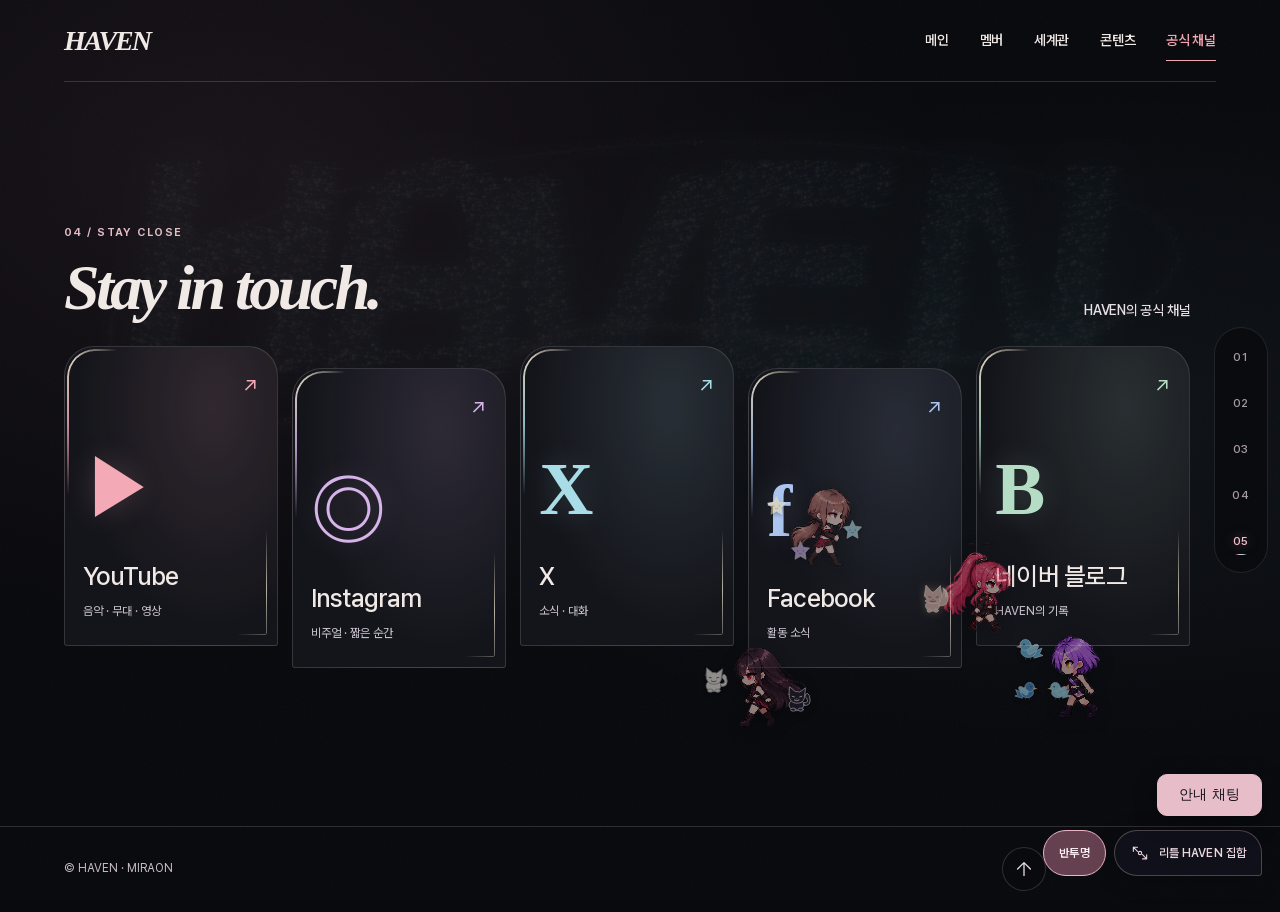
==== commit 3c974206: "반투명 설정을 집합 옆 단일 토글 버튼으로 단순화 동작 메뉴의 체크박스를 제거하고 오른쪽 아래에 '반투명' 버튼 하나만 표시합니다. 같은 버튼을 누를 때마다 켜기·끄기가 전환되고 " ====
--- a/channels.html
+++ b/channels.html
@@ -8,7 +8,7 @@
 <meta charset="utf-8"><meta name="viewport" content="width=device-width,initial-scale=1,viewport-fit=cover">
 <title>Official channels — HAVEN</title><meta name="description" content="HAVEN의 YouTube, Instagram, X, Facebook, 네이버 블로그 공식 채널.">
 <link rel="preload" href="assets/fonts/HAVEN-Sans-subset.woff2" as="font" type="font/woff2" crossorigin><link rel="canonical" href="https://freyrhyeon.github.io/HAVEN/channels.html"><meta property="og:url" content="https://freyrhyeon.github.io/HAVEN/channels.html"><meta property="og:type" content="website"><meta property="og:title" content="Official channels — HAVEN"><meta property="og:locale" content="ko_KR"><meta name="theme-color" content="#090a0e">
-<script type="application/ld+json">{"@context": "https://schema.org", "@graph": [{"@type": "MusicGroup", "@id": "https://freyrhyeon.github.io/HAVEN/#haven", "url": "https://freyrhyeon.github.io/HAVEN/", "name": "HAVEN", "alternateName": "헤이븐", "description": "로엔·유리아·세린·리에라가 함께하는 4인 버추얼 그룹 HAVEN.", "sameAs": ["https://www.youtube.com/@HAVEN-com", "https://www.instagram.com/haven.inst.official/", "https://x.com/HAVEN_xOfficial", "https://www.facebook.com/profile.php?id=61595231855620", "https://blog.naver.com/haven_official_"]}, {"@type": "WebSite", "@id": "https://freyrhyeon.github.io/HAVEN/#website", "url": "https://freyrhyeon.github.io/HAVEN/", "name": "HAVEN", "inLanguage": "ko-KR", "publisher": {"@id": "https://freyrhyeon.github.io/HAVEN/#haven"}}, {"@type": "CollectionPage", "@id": "https://freyrhyeon.github.io/HAVEN/channels.html#webpage", "url": "https://freyrhyeon.github.io/HAVEN/channels.html", "name": "Official channels — HAVEN", "description": "HAVEN의 YouTube, Instagram, X, Facebook, 네이버 블로그 공식 채널.", "inLanguage": "ko-KR", "isPartOf": {"@id": "https://freyrhyeon.github.io/HAVEN/#website"}, "about": {"@id": "https://freyrhyeon.github.io/HAVEN/#haven"}, "mainEntity": {"@id": "https://freyrhyeon.github.io/HAVEN/channels.html#official-channels"}, "breadcrumb": {"@id": "https://freyrhyeon.github.io/HAVEN/channels.html#breadcrumb"}}, {"@type": "ItemList", "@id": "https://freyrhyeon.github.io/HAVEN/channels.html#official-channels", "name": "HAVEN 공식 채널", "numberOfItems": 5, "itemListElement": [{"@type": "ListItem", "position": 1, "item": {"@type": "WebPage", "@id": "https://www.youtube.com/@HAVEN-com", "url": "https://www.youtube.com/@HAVEN-com", "name": "HAVEN YouTube 공식 채널", "about": {"@id": "https://freyrhyeon.github.io/HAVEN/#haven"}}}, {"@type": "ListItem", "position": 2, "item": {"@type": "WebPage", "@id": "https://www.instagram.com/haven.inst.official/", "url": "https://www.instagram.com/haven.inst.official/", "name": "HAVEN Instagram 공식 채널", "about": {"@id": "https://freyrhyeon.github.io/HAVEN/#haven"}}}, {"@type": "ListItem", "position": 3, "item": {"@type": "WebPage", "@id": "https://x.com/HAVEN_xOfficial", "url": "https://x.com/HAVEN_xOfficial", "name": "HAVEN X 공식 채널", "about": {"@id": "https://freyrhyeon.github.io/HAVEN/#haven"}}}, {"@type": "ListItem", "position": 4, "item": {"@type": "WebPage", "@id": "https://www.facebook.com/profile.php?id=61595231855620", "url": "https://www.facebook.com/profile.php?id=61595231855620", "name": "HAVEN Facebook 공식 채널", "about": {"@id": "https://freyrhyeon.github.io/HAVEN/#haven"}}}, {"@type": "ListItem", "position": 5, "item": {"@type": "WebPage", "@id": "https://blog.naver.com/haven_official_", "url": "https://blog.naver.com/haven_official_", "name": "HAVEN 네이버 블로그 공식 채널", "about": {"@id": "https://freyrhyeon.github.io/HAVEN/#haven"}}}]}, {"@type": "BreadcrumbList", "@id": "https://freyrhyeon.github.io/HAVEN/channels.html#breadcrumb", "itemListElement": [{"@type": "ListItem", "position": 1, "name": "HAVEN", "item": "https://freyrhyeon.github.io/HAVEN/"}, {"@type": "ListItem", "position": 2, "name": "공식 채널", "item": "https://freyrhyeon.github.io/HAVEN/channels.html"}]}]}</script><link rel="stylesheet" href="design.css?v=20261026-5"><script type="module" src="chatbot/widget.js?v=20261026-3"></script><meta property="og:description" content="HAVEN의 YouTube, Instagram, X, Facebook, 네이버 블로그 공식 채널."><link rel="expect" href="#page-end" blocking="render"><script>// 개별 HTML 주소를 유지하면서 내부 탐색은 같은 문서 안에서 이어 붙인다.
+<script type="application/ld+json">{"@context": "https://schema.org", "@graph": [{"@type": "MusicGroup", "@id": "https://freyrhyeon.github.io/HAVEN/#haven", "url": "https://freyrhyeon.github.io/HAVEN/", "name": "HAVEN", "alternateName": "헤이븐", "description": "로엔·유리아·세린·리에라가 함께하는 4인 버추얼 그룹 HAVEN.", "sameAs": ["https://www.youtube.com/@HAVEN-com", "https://www.instagram.com/haven.inst.official/", "https://x.com/HAVEN_xOfficial", "https://www.facebook.com/profile.php?id=61595231855620", "https://blog.naver.com/haven_official_"]}, {"@type": "WebSite", "@id": "https://freyrhyeon.github.io/HAVEN/#website", "url": "https://freyrhyeon.github.io/HAVEN/", "name": "HAVEN", "inLanguage": "ko-KR", "publisher": {"@id": "https://freyrhyeon.github.io/HAVEN/#haven"}}, {"@type": "CollectionPage", "@id": "https://freyrhyeon.github.io/HAVEN/channels.html#webpage", "url": "https://freyrhyeon.github.io/HAVEN/channels.html", "name": "Official channels — HAVEN", "description": "HAVEN의 YouTube, Instagram, X, Facebook, 네이버 블로그 공식 채널.", "inLanguage": "ko-KR", "isPartOf": {"@id": "https://freyrhyeon.github.io/HAVEN/#website"}, "about": {"@id": "https://freyrhyeon.github.io/HAVEN/#haven"}, "mainEntity": {"@id": "https://freyrhyeon.github.io/HAVEN/channels.html#official-channels"}, "breadcrumb": {"@id": "https://freyrhyeon.github.io/HAVEN/channels.html#breadcrumb"}}, {"@type": "ItemList", "@id": "https://freyrhyeon.github.io/HAVEN/channels.html#official-channels", "name": "HAVEN 공식 채널", "numberOfItems": 5, "itemListElement": [{"@type": "ListItem", "position": 1, "item": {"@type": "WebPage", "@id": "https://www.youtube.com/@HAVEN-com", "url": "https://www.youtube.com/@HAVEN-com", "name": "HAVEN YouTube 공식 채널", "about": {"@id": "https://freyrhyeon.github.io/HAVEN/#haven"}}}, {"@type": "ListItem", "position": 2, "item": {"@type": "WebPage", "@id": "https://www.instagram.com/haven.inst.official/", "url": "https://www.instagram.com/haven.inst.official/", "name": "HAVEN Instagram 공식 채널", "about": {"@id": "https://freyrhyeon.github.io/HAVEN/#haven"}}}, {"@type": "ListItem", "position": 3, "item": {"@type": "WebPage", "@id": "https://x.com/HAVEN_xOfficial", "url": "https://x.com/HAVEN_xOfficial", "name": "HAVEN X 공식 채널", "about": {"@id": "https://freyrhyeon.github.io/HAVEN/#haven"}}}, {"@type": "ListItem", "position": 4, "item": {"@type": "WebPage", "@id": "https://www.facebook.com/profile.php?id=61595231855620", "url": "https://www.facebook.com/profile.php?id=61595231855620", "name": "HAVEN Facebook 공식 채널", "about": {"@id": "https://freyrhyeon.github.io/HAVEN/#haven"}}}, {"@type": "ListItem", "position": 5, "item": {"@type": "WebPage", "@id": "https://blog.naver.com/haven_official_", "url": "https://blog.naver.com/haven_official_", "name": "HAVEN 네이버 블로그 공식 채널", "about": {"@id": "https://freyrhyeon.github.io/HAVEN/#haven"}}}]}, {"@type": "BreadcrumbList", "@id": "https://freyrhyeon.github.io/HAVEN/channels.html#breadcrumb", "itemListElement": [{"@type": "ListItem", "position": 1, "name": "HAVEN", "item": "https://freyrhyeon.github.io/HAVEN/"}, {"@type": "ListItem", "position": 2, "name": "공식 채널", "item": "https://freyrhyeon.github.io/HAVEN/channels.html"}]}]}</script><link rel="stylesheet" href="design.css?v=20261026-6"><script type="module" src="chatbot/widget.js?v=20261026-3"></script><meta property="og:description" content="HAVEN의 YouTube, Instagram, X, Facebook, 네이버 블로그 공식 채널."><link rel="expect" href="#page-end" blocking="render"><script>// 개별 HTML 주소를 유지하면서 내부 탐색은 같은 문서 안에서 이어 붙인다.
 ;(()=>{
  if(!['http:','https:'].includes(location.protocol)){window.HavenNavigate=value=>location.assign(value);return;}
  const root=document.documentElement,reduced=matchMedia('(prefers-reduced-motion: reduce)');
@@ -119,4 +119,4 @@
 <dialog id="profile-dialog" aria-labelledby="profile-title"><button class="close" aria-label="멤버 소개 닫기">×</button><div class="profile-layout"><div class="profile-visual"><img class="profile-photo" alt="" width="960" height="1200"></div><div class="profile-copy"><span class="eyebrow">HAVEN / Member</span><h2 id="profile-title"></h2><div class="ko-name"></div><p class="identity"></p><p class="power"></p><div class="profile-reader" hidden><div class="profile-topics" role="group" aria-label="궁금한 소개 선택"></div><article class="profile-article" id="profile-article" tabindex="0" aria-label="멤버 소개 본문"></article></div><details><summary>세계관과 능력</summary><p class="story"></p></details></div></div></dialog>
 <dialog id="channel-dialog" aria-labelledby="channel-title"><button class="close" aria-label="채널 소개 닫기">×</button><div class="channel-viewer"><div class="channel-dialog-art" aria-hidden="true"><span class="channel-dialog-symbol"></span></div><div class="channel-dialog-copy"><span class="eyebrow">HAVEN / Official channel</span><h2 id="channel-title"></h2><p class="channel-dialog-description"></p><a class="btn primary channel-visit" target="_blank" rel="noopener noreferrer">공식 채널로 이동 <span aria-hidden="true">↗</span></a></div></div><div class="channel-viewer-nav"><button class="channel-prev" aria-label="이전 채널">←</button><span class="channel-counter" aria-live="polite"></span><button class="channel-next" aria-label="다음 채널">→</button></div></dialog>
 
-<script>window.HAVEN_MEMBERS=[{"id": "loen", "name": "Loen", "ko": "로엔", "age": 19, "color": "#e7a096", "emote": "♡", "identity": "부드러운 말투 속 또렷한 생각, 편해질수록 드러나는 장난기. 함께할 방향을 먼저 잡는 HAVEN의 리더예요.", "story": "어린 나이에 가문을 맡으며 책임을 배웠어요. 로즈골드 빛은 광속으로 움직이며 로엔의 의지에 따라 반응해요.", "power": "자신의 의지에 따라 움직이는 로즈골드 빛을 다뤄요.", "portrait": "assets/loen-portrait.webp", "hoverPortrait": "assets/loen-portrait-hover.webp", "atlas": "assets/loen-sprite.png", "frames": [{"x": 0, "y": 0, "w": 192, "h": 192}, {"x": 192, "y": 0, "w": 192, "h": 192}, {"x": 384, "y": 0, "w": 192, "h": 192}, {"x": 576, "y": 0, "w": 192, "h": 192}, {"x": 768, "y": 0, "w": 192, "h": 192}, {"x": 960, "y": 0, "w": 192, "h": 192}, {"x": 1152, "y": 0, "w": 192, "h": 192}, {"x": 1344, "y": 0, "w": 192, "h": 192}], "extraAtlas": "assets/loen-reactions.png", "extraFrames": {"drag": [{"x": 0, "y": 0, "w": 192, "h": 192}, {"x": 192, "y": 0, "w": 192, "h": 192}, {"x": 384, "y": 0, "w": 192, "h": 192}, {"x": 576, "y": 0, "w": 192, "h": 192}]}, "poseAtlas": "assets/loen-poses-v3.png", "poseFrames": [{"x": 0, "y": 0, "w": 192, "h": 192, "dx": 0, "dy": 0, "dw": 192, "dh": 192}, {"x": 192, "y": 0, "w": 192, "h": 192, "dx": 0, "dy": 0, "dw": 192, "dh": 192}, {"x": 384, "y": 0, "w": 192, "h": 192, "dx": 0, "dy": 0, "dw": 192, "dh": 192}, {"x": 576, "y": 0, "w": 192, "h": 192, "dx": 0, "dy": 0, "dw": 192, "dh": 192}, {"x": 0, "y": 192, "w": 192, "h": 192, "dx": 0, "dy": 0, "dw": 192, "dh": 192}, {"x": 192, "y": 192, "w": 192, "h": 192, "dx": 0, "dy": 0, "dw": 192, "dh": 192}, {"x": 384, "y": 192, "w": 192, "h": 192, "dx": 0, "dy": 0, "dw": 192, "dh": 192}, {"x": 576, "y": 192, "w": 192, "h": 192, "dx": 0, "dy": 0, "dw": 192, "dh": 192}, {"x": 0, "y": 384, "w": 192, "h": 192, "dx": 0, "dy": 0, "dw": 192, "dh": 192}, {"x": 192, "y": 384, "w": 192, "h": 192, "dx": 0, "dy": 0, "dw": 192, "dh": 192}, {"x": 384, "y": 384, "w": 192, "h": 192, "dx": 0, "dy": 0, "dw": 192, "dh": 192}, {"x": 576, "y": 384, "w": 192, "h": 192, "dx": 0, "dy": 0, "dw": 192, "dh": 192}, {"x": 0, "y": 576, "w": 192, "h": 192, "dx": 0, "dy": 0, "dw": 192, "dh": 192}, {"x": 192, "y": 576, "w": 192, "h": 192, "dx": 0, "dy": 0, "dw": 192, "dh": 192}, {"x": 384, "y": 576, "w": 192, "h": 192, "dx": 0, "dy": 0, "dw": 192, "dh": 192}, {"x": 576, "y": 576, "w": 192, "h": 192, "dx": 0, "dy": 0, "dw": 192, "dh": 192}]}, {"id": "yuria", "name": "Yuria", "ko": "유리아", "age": 21, "color": "#88c6d3", "emote": "!", "identity": "밝고 적극적인 HAVEN의 맏언니. 궁금한 건 직접 묻고, 먼저 다가가 함께 움직여요.", "story": "마탑 수장의 딸이에요. 물을 특히 자유롭게 다루며, 다른 원소도 제어할 수 있어요.", "power": "물에 특화된 원소 제어가 특기예요.", "portrait": "assets/yuria-portrait.webp", "hoverPortrait": "assets/yuria-portrait-hover.webp", "atlas": "assets/yuria-sprite.png", "frames": [{"x": 0, "y": 0, "w": 192, "h": 192}, {"x": 192, "y": 0, "w": 192, "h": 192}, {"x": 384, "y": 0, "w": 192, "h": 192}, {"x": 576, "y": 0, "w": 192, "h": 192}, {"x": 768, "y": 0, "w": 192, "h": 192}, {"x": 960, "y": 0, "w": 192, "h": 192}, {"x": 1152, "y": 0, "w": 192, "h": 192}, {"x": 1344, "y": 0, "w": 192, "h": 192}], "extraAtlas": "assets/yuria-reactions.png", "extraFrames": {"drag": [{"x": 0, "y": 0, "w": 192, "h": 192}, {"x": 192, "y": 0, "w": 192, "h": 192}, {"x": 384, "y": 0, "w": 192, "h": 192}, {"x": 576, "y": 0, "w": 192, "h": 192}]}, "poseAtlas": "assets/yuria-poses-v3.png", "poseFrames": [{"x": 0, "y": 0, "w": 192, "h": 192, "dx": 0, "dy": 0, "dw": 192, "dh": 192}, {"x": 192, "y": 0, "w": 192, "h": 192, "dx": 0, "dy": 0, "dw": 192, "dh": 192}, {"x": 384, "y": 0, "w": 192, "h": 192, "dx": 0, "dy": 0, "dw": 192, "dh": 192}, {"x": 576, "y": 0, "w": 192, "h": 192, "dx": 0, "dy": 0, "dw": 192, "dh": 192}, {"x": 0, "y": 192, "w": 192, "h": 192, "dx": 0, "dy": 0, "dw": 192, "dh": 192}, {"x": 192, "y": 192, "w": 192, "h": 192, "dx": 0, "dy": 0, "dw": 192, "dh": 192}, {"x": 384, "y": 192, "w": 192, "h": 192, "dx": 0, "dy": 0, "dw": 192, "dh": 192}, {"x": 576, "y": 192, "w": 192, "h": 192, "dx": 0, "dy": 0, "dw": 192, "dh": 192}, {"x": 0, "y": 384, "w": 192, "h": 192, "dx": 0, "dy": 0, "dw": 192, "dh": 192}, {"x": 192, "y": 384, "w": 192, "h": 192, "dx": 0, "dy": 0, "dw": 192, "dh": 192}, {"x": 384, "y": 384, "w": 192, "h": 192, "dx": 0, "dy": 0, "dw": 192, "dh": 192}, {"x": 576, "y": 384, "w": 192, "h": 192, "dx": 0, "dy": 0, "dw": 192, "dh": 192}, {"x": 0, "y": 576, "w": 192, "h": 192, "dx": 0, "dy": 0, "dw": 192, "dh": 192}, {"x": 192, "y": 576, "w": 192, "h": 192, "dx": 0, "dy": 0, "dw": 192, "dh": 192}, {"x": 384, "y": 576, "w": 192, "h": 192, "dx": 0, "dy": 0, "dw": 192, "dh": 192}, {"x": 576, "y": 576, "w": 192, "h": 192, "dx": 0, "dy": 0, "dw": 192, "dh": 192}]}, {"id": "serian", "name": "Serin", "ko": "세린", "age": 19, "color": "#c76578", "emote": "✦", "identity": "침착함과 책임감, 조용한 분위기 안의 은근한 장난기. 무대에서는 나른하고 새침한 표현을 보여줘요.", "story": "뇌가 계속 성장하며 염동력에 특화된 능력을 갖게 되었어요. 생각의 힘으로 사물을 움직여요.", "power": "염동력으로 사물을 자유롭게 움직여요.", "portrait": "assets/serian-portrait.webp", "hoverPortrait": "assets/serian-portrait-hover.webp", "atlas": "assets/serian-sprite.png", "frames": [{"x": 0, "y": 0, "w": 192, "h": 192}, {"x": 192, "y": 0, "w": 192, "h": 192}, {"x": 384, "y": 0, "w": 192, "h": 192}, {"x": 576, "y": 0, "w": 192, "h": 192}, {"x": 768, "y": 0, "w": 192, "h": 192}, {"x": 960, "y": 0, "w": 192, "h": 192}, {"x": 1152, "y": 0, "w": 192, "h": 192}, {"x": 1344, "y": 0, "w": 192, "h": 192}], "extraAtlas": "assets/serian-reactions.png", "extraFrames": {"drag": [{"x": 0, "y": 0, "w": 192, "h": 192}, {"x": 192, "y": 0, "w": 192, "h": 192}, {"x": 384, "y": 0, "w": 192, "h": 192}, {"x": 576, "y": 0, "w": 192, "h": 192}]}, "poseAtlas": "assets/serian-poses-v3.png", "poseFrames": [{"x": 0, "y": 0, "w": 192, "h": 192, "dx": 0, "dy": 0, "dw": 192, "dh": 192}, {"x": 192, "y": 0, "w": 192, "h": 192, "dx": 0, "dy": 0, "dw": 192, "dh": 192}, {"x": 384, "y": 0, "w": 192, "h": 192, "dx": 0, "dy": 0, "dw": 192, "dh": 192}, {"x": 576, "y": 0, "w": 192, "h": 192, "dx": 0, "dy": 0, "dw": 192, "dh": 192}, {"x": 0, "y": 192, "w": 192, "h": 192, "dx": 0, "dy": 0, "dw": 192, "dh": 192}, {"x": 192, "y": 192, "w": 192, "h": 192, "dx": 0, "dy": 0, "dw": 192, "dh": 192}, {"x": 384, "y": 192, "w": 192, "h": 192, "dx": 0, "dy": 0, "dw": 192, "dh": 192}, {"x": 576, "y": 192, "w": 192, "h": 192, "dx": 0, "dy": 0, "dw": 192, "dh": 192}, {"x": 0, "y": 384, "w": 192, "h": 192, "dx": 0, "dy": 0, "dw": 192, "dh": 192}, {"x": 192, "y": 384, "w": 192, "h": 192, "dx": 0, "dy": 0, "dw": 192, "dh": 192}, {"x": 384, "y": 384, "w": 192, "h": 192, "dx": 0, "dy": 0, "dw": 192, "dh": 192}, {"x": 576, "y": 384, "w": 192, "h": 192, "dx": 0, "dy": 0, "dw": 192, "dh": 192}, {"x": 0, "y": 576, "w": 192, "h": 192, "dx": 0, "dy": 0, "dw": 192, "dh": 192}, {"x": 192, "y": 576, "w": 192, "h": 192, "dx": 0, "dy": 0, "dw": 192, "dh": 192}, {"x": 384, "y": 576, "w": 192, "h": 192, "dx": 0, "dy": 0, "dw": 192, "dh": 192}, {"x": 576, "y": 576, "w": 192, "h": 192, "dx": 0, "dy": 0, "dw": 192, "dh": 192}]}, {"id": "riela", "name": "Riera", "ko": "리에라", "age": 18, "color": "#d0beb0", "emote": "✧", "identity": "몽환적인 인상과 은근한 미소, 자기 취향이 또렷한 막내. 무대에서는 여유로운 태도와 랩으로 자신을 표현해요.", "story": "리에라의 별들은 저마다 의지가 있어요. 별빛마다 서로 다른 흐름을 지니고 있어요.", "power": "저마다 의지를 지닌 다양한 별빛을 다뤄요.", "portrait": "assets/riela-portrait.webp", "hoverPortrait": "assets/riela-portrait-hover.webp", "atlas": "assets/riela-sprite.png", "frames": [{"x": 0, "y": 0, "w": 192, "h": 192}, {"x": 192, "y": 0, "w": 192, "h": 192}, {"x": 384, "y": 0, "w": 192, "h": 192}, {"x": 576, "y": 0, "w": 192, "h": 192}, {"x": 768, "y": 0, "w": 192, "h": 192}, {"x": 960, "y": 0, "w": 192, "h": 192}, {"x": 1152, "y": 0, "w": 192, "h": 192}, {"x": 1344, "y": 0, "w": 192, "h": 192}], "extraAtlas": "assets/riela-reactions.png", "extraFrames": {"drag": [{"x": 0, "y": 0, "w": 192, "h": 192}, {"x": 192, "y": 0, "w": 192, "h": 192}, {"x": 384, "y": 0, "w": 192, "h": 192}, {"x": 576, "y": 0, "w": 192, "h": 192}], "chase": [{"x": 0, "y": 192, "w": 192, "h": 192}, {"x": 192, "y": 192, "w": 192, "h": 192}, {"x": 384, "y": 192, "w": 192, "h": 192}, {"x": 576, "y": 192, "w": 192, "h": 192}]}, "poseAtlas": "assets/riela-poses-v3.png", "poseFrames": [{"x": 0, "y": 0, "w": 192, "h": 192, "dx": 0, "dy": 0, "dw": 192, "dh": 192}, {"x": 192, "y": 0, "w": 192, "h": 192, "dx": 0, "dy": 0, "dw": 192, "dh": 192}, {"x": 384, "y": 0, "w": 192, "h": 192, "dx": 0, "dy": 0, "dw": 192, "dh": 192}, {"x": 576, "y": 0, "w": 192, "h": 192, "dx": 0, "dy": 0, "dw": 192, "dh": 192}, {"x": 0, "y": 192, "w": 192, "h": 192, "dx": 0, "dy": 0, "dw": 192, "dh": 192}, {"x": 192, "y": 192, "w": 192, "h": 192, "dx": 0, "dy": 0, "dw": 192, "dh": 192}, {"x": 384, "y": 192, "w": 192, "h": 192, "dx": 0, "dy": 0, "dw": 192, "dh": 192}, {"x": 576, "y": 192, "w": 192, "h": 192, "dx": 0, "dy": 0, "dw": 192, "dh": 192}, {"x": 0, "y": 384, "w": 192, "h": 192, "dx": 0, "dy": 0, "dw": 192, "dh": 192}, {"x": 192, "y": 384, "w": 192, "h": 192, "dx": 0, "dy": 0, "dw": 192, "dh": 192}, {"x": 384, "y": 384, "w": 192, "h": 192, "dx": 0, "dy": 0, "dw": 192, "dh": 192}, {"x": 576, "y": 384, "w": 192, "h": 192, "dx": 0, "dy": 0, "dw": 192, "dh": 192}, {"x": 0, "y": 576, "w": 192, "h": 192, "dx": 0, "dy": 0, "dw": 192, "dh": 192}, {"x": 192, "y": 576, "w": 192, "h": 192, "dx": 0, "dy": 0, "dw": 192, "dh": 192}, {"x": 384, "y": 576, "w": 192, "h": 192, "dx": 0, "dy": 0, "dw": 192, "dh": 192}, {"x": 576, "y": 576, "w": 192, "h": 192, "dx": 0, "dy": 0, "dw": 192, "dh": 192}]}];window.HAVEN_THEMES=[{"id": "crest", "title": "레이저 크레스트", "mood": "로즈빛 테일러링", "note": "날카로운 획, 차분한 여백, 로즈골드의 온기.", "color": "#f2a6b2", "accent": "#94ccd2", "bg": "#090a0e", "font": "Georgia", "radius": "3px", "logo": "assets/typography-01.webp"}, {"id": "pulse", "title": "포톤 펄스", "mood": "부드러운 청록의 리듬", "note": "입자의 밀도와 둥근 버튼. 가볍게 번지는 청록빛.", "color": "#9cdae1", "accent": "#efb4b2", "bg": "#081315", "font": "Arial", "radius": "32px", "logo": "assets/typography-02.webp"}, {"id": "impact", "title": "레이저 임팩트", "mood": "강한 붉은 잔광", "note": "굵은 사선, 선명한 대비, 단단하게 끊은 모서리.", "color": "#fb869b", "accent": "#f0d4c6", "bg": "#13090f", "font": "Arial", "radius": "0px", "logo": "assets/typography-03.webp"}, {"id": "signature", "title": "라이트 시그니처", "mood": "빛으로 쓴 서명", "note": "유연한 곡선과 샴페인빛. 여백을 길게 남기는 장면.", "color": "#ebc4aa", "accent": "#c49ba8", "bg": "#100d10", "font": "Georgia", "radius": "22px", "logo": "assets/typography-04.webp"}, {"id": "core", "title": "포톤 코어", "mood": "입자의 질감", "note": "은은한 실버 입자와 따뜻한 중간색. 절제된 광택.", "color": "#d6d0bf", "accent": "#a4c9c9", "bg": "#111211", "font": "Georgia", "radius": "2px", "logo": "assets/typography-05.webp"}, {"id": "beam", "title": "빔 스트럭처", "mood": "정교한 빛의 구조", "note": "수직의 힘과 가는 선. 냉정한 청록에 부드러운 잔광.", "color": "#8cdeec", "accent": "#e0afb9", "bg": "#080e16", "font": "Georgia", "radius": "0px", "logo": "assets/typography-06.webp"}, {"id": "flow", "title": "파티클 플로우", "mood": "유연하게 흐르는 입자", "note": "흐르는 곡선, 푸른 공기, 넓게 열린 둥근 여백.", "color": "#9fd4d5", "accent": "#d7acbc", "bg": "#071112", "font": "Arial", "radius": "30px", "logo": "assets/typography-07.webp"}, {"id": "signal", "title": "레이저 시그널", "mood": "두 빛의 패션 에디토리얼", "note": "분홍과 청록의 교차. 분할된 제목과 대담한 버튼.", "color": "#f2aabb", "accent": "#91d4d9", "bg": "#100b14", "font": "Arial", "radius": "0px", "logo": "assets/typography-08.webp"}];window.HAVEN_CHANNELS=[{"id": "0", "name": "YouTube", "description": "음악 · 무대 · 영상", "url": "https://www.youtube.com/@HAVEN-com", "color": "#f4a9b7", "symbol": "▶"}, {"id": "1", "name": "Instagram", "description": "비주얼 · 짧은 순간", "url": "https://www.instagram.com/haven.inst.official/", "color": "#d6b4e9", "symbol": "◎"}, {"id": "2", "name": "X", "description": "소식 · 대화", "url": "https://x.com/HAVEN_xOfficial", "color": "#a8dce6", "symbol": "X"}, {"id": "3", "name": "Facebook", "description": "활동 소식", "url": "https://www.facebook.com/profile.php?id=61595231855620", "color": "#acc5ef", "symbol": "f"}, {"id": "4", "name": "네이버 블로그", "description": "HAVEN의 기록", "url": "https://blog.naver.com/haven_official_", "color": "#b5ddc5", "symbol": "B"}];</script><script>window.HAVEN_WORLD_DETAILS={"loen": "로즈골드 빛은 광속으로 움직이며, 로엔의 의지에 따라 반응해요.", "yuria": "물을 특히 자유롭게 다루고, 다른 원소도 제어할 수 있어요.", "serian": "뇌의 성장이 멈추지 않아 염동력에 특화된 발전을 이룬 멤버예요.", "riela": "다양한 별빛을 다뤄요. 별들은 저마다 의지를 지니고 있어요."};</script><script src="app.js?v=20261026-5" defer blocking="render"></script></body></html>+<script>window.HAVEN_MEMBERS=[{"id": "loen", "name": "Loen", "ko": "로엔", "age": 19, "color": "#e7a096", "emote": "♡", "identity": "부드러운 말투 속 또렷한 생각, 편해질수록 드러나는 장난기. 함께할 방향을 먼저 잡는 HAVEN의 리더예요.", "story": "어린 나이에 가문을 맡으며 책임을 배웠어요. 로즈골드 빛은 광속으로 움직이며 로엔의 의지에 따라 반응해요.", "power": "자신의 의지에 따라 움직이는 로즈골드 빛을 다뤄요.", "portrait": "assets/loen-portrait.webp", "hoverPortrait": "assets/loen-portrait-hover.webp", "atlas": "assets/loen-sprite.png", "frames": [{"x": 0, "y": 0, "w": 192, "h": 192}, {"x": 192, "y": 0, "w": 192, "h": 192}, {"x": 384, "y": 0, "w": 192, "h": 192}, {"x": 576, "y": 0, "w": 192, "h": 192}, {"x": 768, "y": 0, "w": 192, "h": 192}, {"x": 960, "y": 0, "w": 192, "h": 192}, {"x": 1152, "y": 0, "w": 192, "h": 192}, {"x": 1344, "y": 0, "w": 192, "h": 192}], "extraAtlas": "assets/loen-reactions.png", "extraFrames": {"drag": [{"x": 0, "y": 0, "w": 192, "h": 192}, {"x": 192, "y": 0, "w": 192, "h": 192}, {"x": 384, "y": 0, "w": 192, "h": 192}, {"x": 576, "y": 0, "w": 192, "h": 192}]}, "poseAtlas": "assets/loen-poses-v3.png", "poseFrames": [{"x": 0, "y": 0, "w": 192, "h": 192, "dx": 0, "dy": 0, "dw": 192, "dh": 192}, {"x": 192, "y": 0, "w": 192, "h": 192, "dx": 0, "dy": 0, "dw": 192, "dh": 192}, {"x": 384, "y": 0, "w": 192, "h": 192, "dx": 0, "dy": 0, "dw": 192, "dh": 192}, {"x": 576, "y": 0, "w": 192, "h": 192, "dx": 0, "dy": 0, "dw": 192, "dh": 192}, {"x": 0, "y": 192, "w": 192, "h": 192, "dx": 0, "dy": 0, "dw": 192, "dh": 192}, {"x": 192, "y": 192, "w": 192, "h": 192, "dx": 0, "dy": 0, "dw": 192, "dh": 192}, {"x": 384, "y": 192, "w": 192, "h": 192, "dx": 0, "dy": 0, "dw": 192, "dh": 192}, {"x": 576, "y": 192, "w": 192, "h": 192, "dx": 0, "dy": 0, "dw": 192, "dh": 192}, {"x": 0, "y": 384, "w": 192, "h": 192, "dx": 0, "dy": 0, "dw": 192, "dh": 192}, {"x": 192, "y": 384, "w": 192, "h": 192, "dx": 0, "dy": 0, "dw": 192, "dh": 192}, {"x": 384, "y": 384, "w": 192, "h": 192, "dx": 0, "dy": 0, "dw": 192, "dh": 192}, {"x": 576, "y": 384, "w": 192, "h": 192, "dx": 0, "dy": 0, "dw": 192, "dh": 192}, {"x": 0, "y": 576, "w": 192, "h": 192, "dx": 0, "dy": 0, "dw": 192, "dh": 192}, {"x": 192, "y": 576, "w": 192, "h": 192, "dx": 0, "dy": 0, "dw": 192, "dh": 192}, {"x": 384, "y": 576, "w": 192, "h": 192, "dx": 0, "dy": 0, "dw": 192, "dh": 192}, {"x": 576, "y": 576, "w": 192, "h": 192, "dx": 0, "dy": 0, "dw": 192, "dh": 192}]}, {"id": "yuria", "name": "Yuria", "ko": "유리아", "age": 21, "color": "#88c6d3", "emote": "!", "identity": "밝고 적극적인 HAVEN의 맏언니. 궁금한 건 직접 묻고, 먼저 다가가 함께 움직여요.", "story": "마탑 수장의 딸이에요. 물을 특히 자유롭게 다루며, 다른 원소도 제어할 수 있어요.", "power": "물에 특화된 원소 제어가 특기예요.", "portrait": "assets/yuria-portrait.webp", "hoverPortrait": "assets/yuria-portrait-hover.webp", "atlas": "assets/yuria-sprite.png", "frames": [{"x": 0, "y": 0, "w": 192, "h": 192}, {"x": 192, "y": 0, "w": 192, "h": 192}, {"x": 384, "y": 0, "w": 192, "h": 192}, {"x": 576, "y": 0, "w": 192, "h": 192}, {"x": 768, "y": 0, "w": 192, "h": 192}, {"x": 960, "y": 0, "w": 192, "h": 192}, {"x": 1152, "y": 0, "w": 192, "h": 192}, {"x": 1344, "y": 0, "w": 192, "h": 192}], "extraAtlas": "assets/yuria-reactions.png", "extraFrames": {"drag": [{"x": 0, "y": 0, "w": 192, "h": 192}, {"x": 192, "y": 0, "w": 192, "h": 192}, {"x": 384, "y": 0, "w": 192, "h": 192}, {"x": 576, "y": 0, "w": 192, "h": 192}]}, "poseAtlas": "assets/yuria-poses-v3.png", "poseFrames": [{"x": 0, "y": 0, "w": 192, "h": 192, "dx": 0, "dy": 0, "dw": 192, "dh": 192}, {"x": 192, "y": 0, "w": 192, "h": 192, "dx": 0, "dy": 0, "dw": 192, "dh": 192}, {"x": 384, "y": 0, "w": 192, "h": 192, "dx": 0, "dy": 0, "dw": 192, "dh": 192}, {"x": 576, "y": 0, "w": 192, "h": 192, "dx": 0, "dy": 0, "dw": 192, "dh": 192}, {"x": 0, "y": 192, "w": 192, "h": 192, "dx": 0, "dy": 0, "dw": 192, "dh": 192}, {"x": 192, "y": 192, "w": 192, "h": 192, "dx": 0, "dy": 0, "dw": 192, "dh": 192}, {"x": 384, "y": 192, "w": 192, "h": 192, "dx": 0, "dy": 0, "dw": 192, "dh": 192}, {"x": 576, "y": 192, "w": 192, "h": 192, "dx": 0, "dy": 0, "dw": 192, "dh": 192}, {"x": 0, "y": 384, "w": 192, "h": 192, "dx": 0, "dy": 0, "dw": 192, "dh": 192}, {"x": 192, "y": 384, "w": 192, "h": 192, "dx": 0, "dy": 0, "dw": 192, "dh": 192}, {"x": 384, "y": 384, "w": 192, "h": 192, "dx": 0, "dy": 0, "dw": 192, "dh": 192}, {"x": 576, "y": 384, "w": 192, "h": 192, "dx": 0, "dy": 0, "dw": 192, "dh": 192}, {"x": 0, "y": 576, "w": 192, "h": 192, "dx": 0, "dy": 0, "dw": 192, "dh": 192}, {"x": 192, "y": 576, "w": 192, "h": 192, "dx": 0, "dy": 0, "dw": 192, "dh": 192}, {"x": 384, "y": 576, "w": 192, "h": 192, "dx": 0, "dy": 0, "dw": 192, "dh": 192}, {"x": 576, "y": 576, "w": 192, "h": 192, "dx": 0, "dy": 0, "dw": 192, "dh": 192}]}, {"id": "serian", "name": "Serin", "ko": "세린", "age": 19, "color": "#c76578", "emote": "✦", "identity": "침착함과 책임감, 조용한 분위기 안의 은근한 장난기. 무대에서는 나른하고 새침한 표현을 보여줘요.", "story": "뇌가 계속 성장하며 염동력에 특화된 능력을 갖게 되었어요. 생각의 힘으로 사물을 움직여요.", "power": "염동력으로 사물을 자유롭게 움직여요.", "portrait": "assets/serian-portrait.webp", "hoverPortrait": "assets/serian-portrait-hover.webp", "atlas": "assets/serian-sprite.png", "frames": [{"x": 0, "y": 0, "w": 192, "h": 192}, {"x": 192, "y": 0, "w": 192, "h": 192}, {"x": 384, "y": 0, "w": 192, "h": 192}, {"x": 576, "y": 0, "w": 192, "h": 192}, {"x": 768, "y": 0, "w": 192, "h": 192}, {"x": 960, "y": 0, "w": 192, "h": 192}, {"x": 1152, "y": 0, "w": 192, "h": 192}, {"x": 1344, "y": 0, "w": 192, "h": 192}], "extraAtlas": "assets/serian-reactions.png", "extraFrames": {"drag": [{"x": 0, "y": 0, "w": 192, "h": 192}, {"x": 192, "y": 0, "w": 192, "h": 192}, {"x": 384, "y": 0, "w": 192, "h": 192}, {"x": 576, "y": 0, "w": 192, "h": 192}]}, "poseAtlas": "assets/serian-poses-v3.png", "poseFrames": [{"x": 0, "y": 0, "w": 192, "h": 192, "dx": 0, "dy": 0, "dw": 192, "dh": 192}, {"x": 192, "y": 0, "w": 192, "h": 192, "dx": 0, "dy": 0, "dw": 192, "dh": 192}, {"x": 384, "y": 0, "w": 192, "h": 192, "dx": 0, "dy": 0, "dw": 192, "dh": 192}, {"x": 576, "y": 0, "w": 192, "h": 192, "dx": 0, "dy": 0, "dw": 192, "dh": 192}, {"x": 0, "y": 192, "w": 192, "h": 192, "dx": 0, "dy": 0, "dw": 192, "dh": 192}, {"x": 192, "y": 192, "w": 192, "h": 192, "dx": 0, "dy": 0, "dw": 192, "dh": 192}, {"x": 384, "y": 192, "w": 192, "h": 192, "dx": 0, "dy": 0, "dw": 192, "dh": 192}, {"x": 576, "y": 192, "w": 192, "h": 192, "dx": 0, "dy": 0, "dw": 192, "dh": 192}, {"x": 0, "y": 384, "w": 192, "h": 192, "dx": 0, "dy": 0, "dw": 192, "dh": 192}, {"x": 192, "y": 384, "w": 192, "h": 192, "dx": 0, "dy": 0, "dw": 192, "dh": 192}, {"x": 384, "y": 384, "w": 192, "h": 192, "dx": 0, "dy": 0, "dw": 192, "dh": 192}, {"x": 576, "y": 384, "w": 192, "h": 192, "dx": 0, "dy": 0, "dw": 192, "dh": 192}, {"x": 0, "y": 576, "w": 192, "h": 192, "dx": 0, "dy": 0, "dw": 192, "dh": 192}, {"x": 192, "y": 576, "w": 192, "h": 192, "dx": 0, "dy": 0, "dw": 192, "dh": 192}, {"x": 384, "y": 576, "w": 192, "h": 192, "dx": 0, "dy": 0, "dw": 192, "dh": 192}, {"x": 576, "y": 576, "w": 192, "h": 192, "dx": 0, "dy": 0, "dw": 192, "dh": 192}]}, {"id": "riela", "name": "Riera", "ko": "리에라", "age": 18, "color": "#d0beb0", "emote": "✧", "identity": "몽환적인 인상과 은근한 미소, 자기 취향이 또렷한 막내. 무대에서는 여유로운 태도와 랩으로 자신을 표현해요.", "story": "리에라의 별들은 저마다 의지가 있어요. 별빛마다 서로 다른 흐름을 지니고 있어요.", "power": "저마다 의지를 지닌 다양한 별빛을 다뤄요.", "portrait": "assets/riela-portrait.webp", "hoverPortrait": "assets/riela-portrait-hover.webp", "atlas": "assets/riela-sprite.png", "frames": [{"x": 0, "y": 0, "w": 192, "h": 192}, {"x": 192, "y": 0, "w": 192, "h": 192}, {"x": 384, "y": 0, "w": 192, "h": 192}, {"x": 576, "y": 0, "w": 192, "h": 192}, {"x": 768, "y": 0, "w": 192, "h": 192}, {"x": 960, "y": 0, "w": 192, "h": 192}, {"x": 1152, "y": 0, "w": 192, "h": 192}, {"x": 1344, "y": 0, "w": 192, "h": 192}], "extraAtlas": "assets/riela-reactions.png", "extraFrames": {"drag": [{"x": 0, "y": 0, "w": 192, "h": 192}, {"x": 192, "y": 0, "w": 192, "h": 192}, {"x": 384, "y": 0, "w": 192, "h": 192}, {"x": 576, "y": 0, "w": 192, "h": 192}], "chase": [{"x": 0, "y": 192, "w": 192, "h": 192}, {"x": 192, "y": 192, "w": 192, "h": 192}, {"x": 384, "y": 192, "w": 192, "h": 192}, {"x": 576, "y": 192, "w": 192, "h": 192}]}, "poseAtlas": "assets/riela-poses-v3.png", "poseFrames": [{"x": 0, "y": 0, "w": 192, "h": 192, "dx": 0, "dy": 0, "dw": 192, "dh": 192}, {"x": 192, "y": 0, "w": 192, "h": 192, "dx": 0, "dy": 0, "dw": 192, "dh": 192}, {"x": 384, "y": 0, "w": 192, "h": 192, "dx": 0, "dy": 0, "dw": 192, "dh": 192}, {"x": 576, "y": 0, "w": 192, "h": 192, "dx": 0, "dy": 0, "dw": 192, "dh": 192}, {"x": 0, "y": 192, "w": 192, "h": 192, "dx": 0, "dy": 0, "dw": 192, "dh": 192}, {"x": 192, "y": 192, "w": 192, "h": 192, "dx": 0, "dy": 0, "dw": 192, "dh": 192}, {"x": 384, "y": 192, "w": 192, "h": 192, "dx": 0, "dy": 0, "dw": 192, "dh": 192}, {"x": 576, "y": 192, "w": 192, "h": 192, "dx": 0, "dy": 0, "dw": 192, "dh": 192}, {"x": 0, "y": 384, "w": 192, "h": 192, "dx": 0, "dy": 0, "dw": 192, "dh": 192}, {"x": 192, "y": 384, "w": 192, "h": 192, "dx": 0, "dy": 0, "dw": 192, "dh": 192}, {"x": 384, "y": 384, "w": 192, "h": 192, "dx": 0, "dy": 0, "dw": 192, "dh": 192}, {"x": 576, "y": 384, "w": 192, "h": 192, "dx": 0, "dy": 0, "dw": 192, "dh": 192}, {"x": 0, "y": 576, "w": 192, "h": 192, "dx": 0, "dy": 0, "dw": 192, "dh": 192}, {"x": 192, "y": 576, "w": 192, "h": 192, "dx": 0, "dy": 0, "dw": 192, "dh": 192}, {"x": 384, "y": 576, "w": 192, "h": 192, "dx": 0, "dy": 0, "dw": 192, "dh": 192}, {"x": 576, "y": 576, "w": 192, "h": 192, "dx": 0, "dy": 0, "dw": 192, "dh": 192}]}];window.HAVEN_THEMES=[{"id": "crest", "title": "레이저 크레스트", "mood": "로즈빛 테일러링", "note": "날카로운 획, 차분한 여백, 로즈골드의 온기.", "color": "#f2a6b2", "accent": "#94ccd2", "bg": "#090a0e", "font": "Georgia", "radius": "3px", "logo": "assets/typography-01.webp"}, {"id": "pulse", "title": "포톤 펄스", "mood": "부드러운 청록의 리듬", "note": "입자의 밀도와 둥근 버튼. 가볍게 번지는 청록빛.", "color": "#9cdae1", "accent": "#efb4b2", "bg": "#081315", "font": "Arial", "radius": "32px", "logo": "assets/typography-02.webp"}, {"id": "impact", "title": "레이저 임팩트", "mood": "강한 붉은 잔광", "note": "굵은 사선, 선명한 대비, 단단하게 끊은 모서리.", "color": "#fb869b", "accent": "#f0d4c6", "bg": "#13090f", "font": "Arial", "radius": "0px", "logo": "assets/typography-03.webp"}, {"id": "signature", "title": "라이트 시그니처", "mood": "빛으로 쓴 서명", "note": "유연한 곡선과 샴페인빛. 여백을 길게 남기는 장면.", "color": "#ebc4aa", "accent": "#c49ba8", "bg": "#100d10", "font": "Georgia", "radius": "22px", "logo": "assets/typography-04.webp"}, {"id": "core", "title": "포톤 코어", "mood": "입자의 질감", "note": "은은한 실버 입자와 따뜻한 중간색. 절제된 광택.", "color": "#d6d0bf", "accent": "#a4c9c9", "bg": "#111211", "font": "Georgia", "radius": "2px", "logo": "assets/typography-05.webp"}, {"id": "beam", "title": "빔 스트럭처", "mood": "정교한 빛의 구조", "note": "수직의 힘과 가는 선. 냉정한 청록에 부드러운 잔광.", "color": "#8cdeec", "accent": "#e0afb9", "bg": "#080e16", "font": "Georgia", "radius": "0px", "logo": "assets/typography-06.webp"}, {"id": "flow", "title": "파티클 플로우", "mood": "유연하게 흐르는 입자", "note": "흐르는 곡선, 푸른 공기, 넓게 열린 둥근 여백.", "color": "#9fd4d5", "accent": "#d7acbc", "bg": "#071112", "font": "Arial", "radius": "30px", "logo": "assets/typography-07.webp"}, {"id": "signal", "title": "레이저 시그널", "mood": "두 빛의 패션 에디토리얼", "note": "분홍과 청록의 교차. 분할된 제목과 대담한 버튼.", "color": "#f2aabb", "accent": "#91d4d9", "bg": "#100b14", "font": "Arial", "radius": "0px", "logo": "assets/typography-08.webp"}];window.HAVEN_CHANNELS=[{"id": "0", "name": "YouTube", "description": "음악 · 무대 · 영상", "url": "https://www.youtube.com/@HAVEN-com", "color": "#f4a9b7", "symbol": "▶"}, {"id": "1", "name": "Instagram", "description": "비주얼 · 짧은 순간", "url": "https://www.instagram.com/haven.inst.official/", "color": "#d6b4e9", "symbol": "◎"}, {"id": "2", "name": "X", "description": "소식 · 대화", "url": "https://x.com/HAVEN_xOfficial", "color": "#a8dce6", "symbol": "X"}, {"id": "3", "name": "Facebook", "description": "활동 소식", "url": "https://www.facebook.com/profile.php?id=61595231855620", "color": "#acc5ef", "symbol": "f"}, {"id": "4", "name": "네이버 블로그", "description": "HAVEN의 기록", "url": "https://blog.naver.com/haven_official_", "color": "#b5ddc5", "symbol": "B"}];</script><script>window.HAVEN_WORLD_DETAILS={"loen": "로즈골드 빛은 광속으로 움직이며, 로엔의 의지에 따라 반응해요.", "yuria": "물을 특히 자유롭게 다루고, 다른 원소도 제어할 수 있어요.", "serian": "뇌의 성장이 멈추지 않아 염동력에 특화된 발전을 이룬 멤버예요.", "riela": "다양한 별빛을 다뤄요. 별들은 저마다 의지를 지니고 있어요."};</script><script src="app.js?v=20261026-6" defer blocking="render"></script></body></html>
--- a/design.css
+++ b/design.css
@@ -716,9 +716,12 @@
 .fx-economy .resonance-fx:not(.card-flow-fx) i{animation-timing-function:steps(4,end)}
 .page-hidden .edge-orbit i,.fx-idle .edge-orbit i{animation-play-state:paused!important;will-change:auto}
 @media(prefers-reduced-motion:reduce){.edge-orbit i{animation:none!important;will-change:auto}.pet-ability-fx{display:none!important}}
-.pet-overlap-setting{display:flex;align-items:center;justify-content:space-between;gap:16px;min-height:44px;margin-top:12px;padding-top:10px;border-top:1px solid #ffffff24;font-family:var(--font-ui);font-size:12px;line-height:1.5;color:#f5e9ee;cursor:pointer}
-.pet-overlap-setting input{width:18px;height:18px;margin:0;accent-color:var(--member,#f2a6b2);cursor:pointer}
-.pet-overlap-setting:focus-within{outline:2px solid var(--member,#f2a6b2);outline-offset:4px;border-radius:3px}
+.little-haven-controls{position:fixed;right:18px;bottom:24px;z-index:55;display:flex;align-items:center;gap:8px}
+.little-haven-controls .little-gather{position:static}
+.pet-overlap-setting{display:flex;align-items:center;justify-content:center;min-height:46px;padding:10px 15px;border:1px solid #eac4d04a;border-radius:24px;background:#11121aee;font:550 12px/1.4 var(--font-ui);letter-spacing:.01em;color:#ecd6df;cursor:pointer;box-sizing:border-box}
+.pet-overlap-setting[aria-pressed=true]{background:#65404f;border-color:#edb6c7;color:#fff2f6}
+.pet-overlap-setting:focus-visible{outline:2px solid var(--cyan);outline-offset:4px}
+@media(max-width:800px){.little-haven-controls{right:12px;bottom:18px;gap:6px}.pet-overlap-setting{font-size:11px;padding:10px 11px}}
 /* 장면은 한 번에 하나. 광원은 동반자와 같은 좌표계에서 움직인다. */
 .ability-interaction-fx{position:absolute;left:-55px;top:-70px;width:220px;height:240px;pointer-events:none;z-index:1;transform-origin:50% 62%;contain:layout style;will-change:transform,opacity}
 .ability-interaction-fx svg{width:100%;height:100%;overflow:visible;fill:none;stroke:var(--member);stroke-width:2.6;stroke-linecap:round;stroke-linejoin:round}
